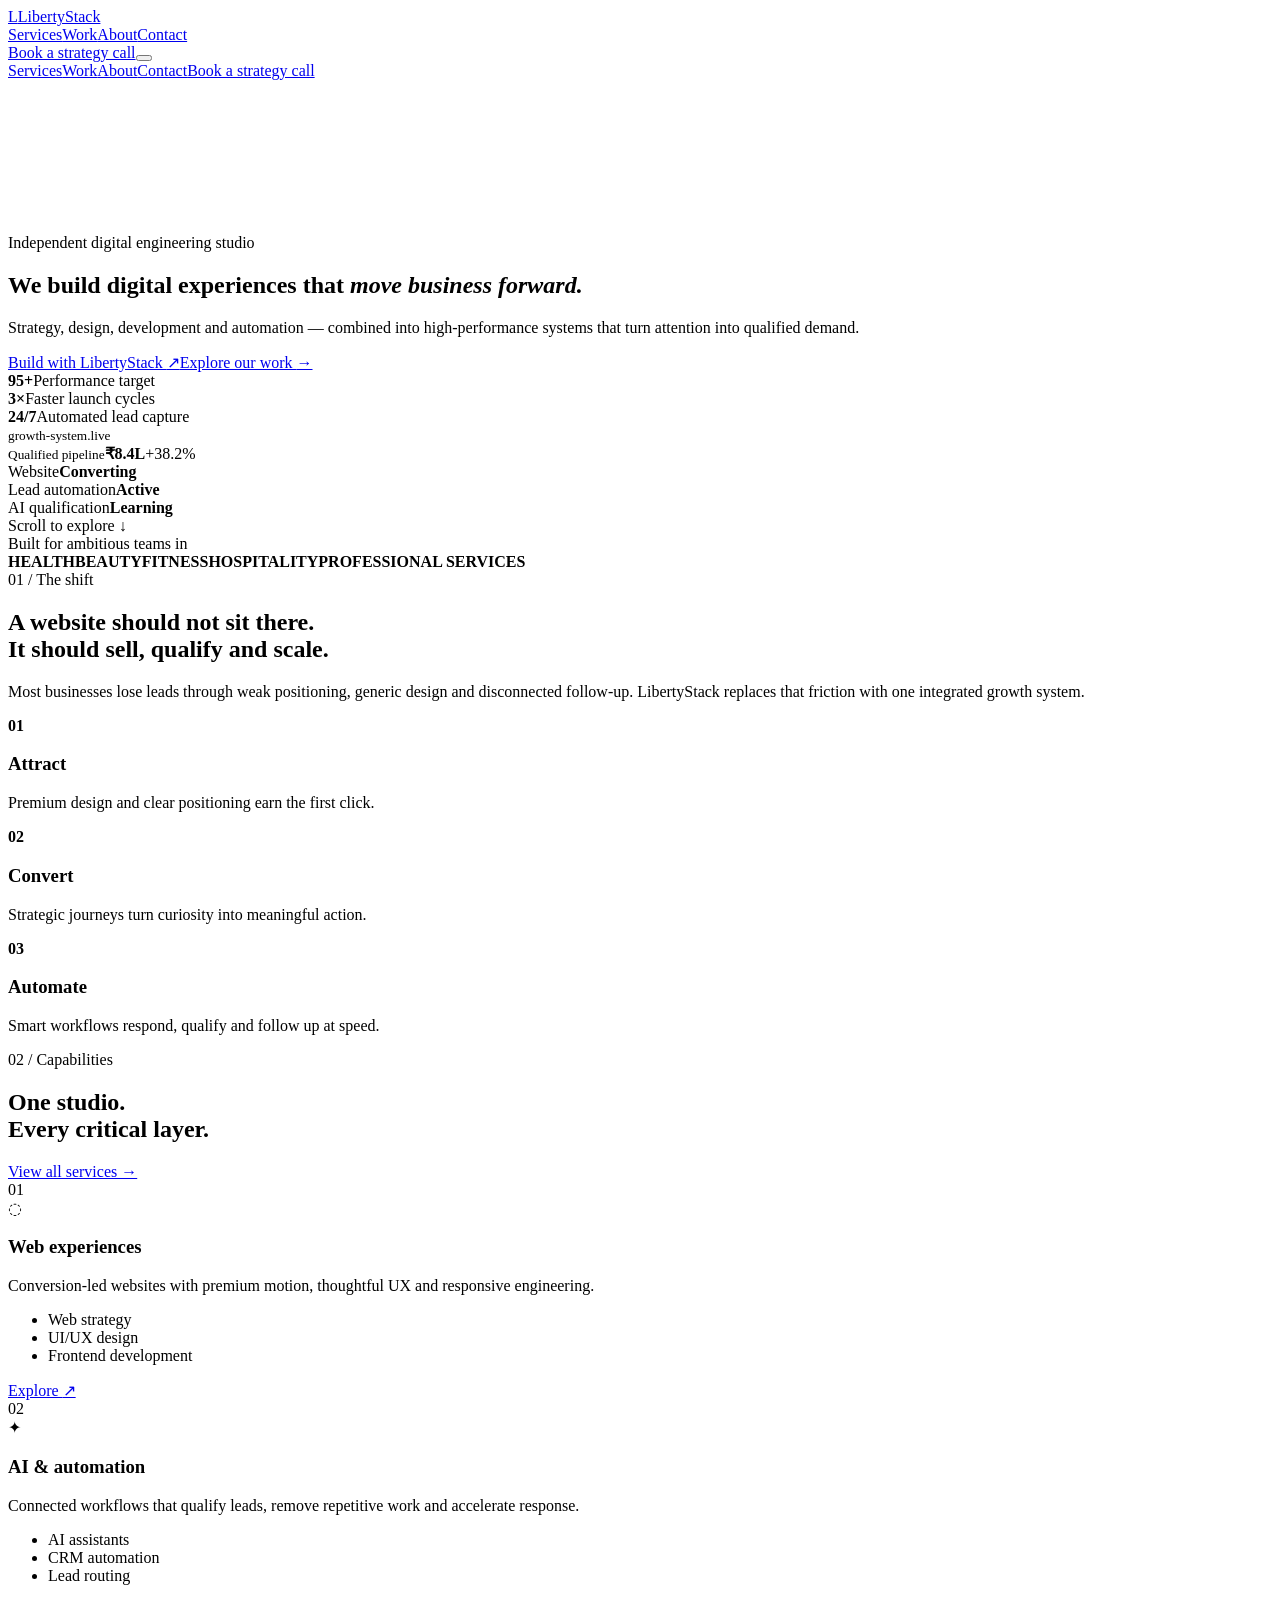
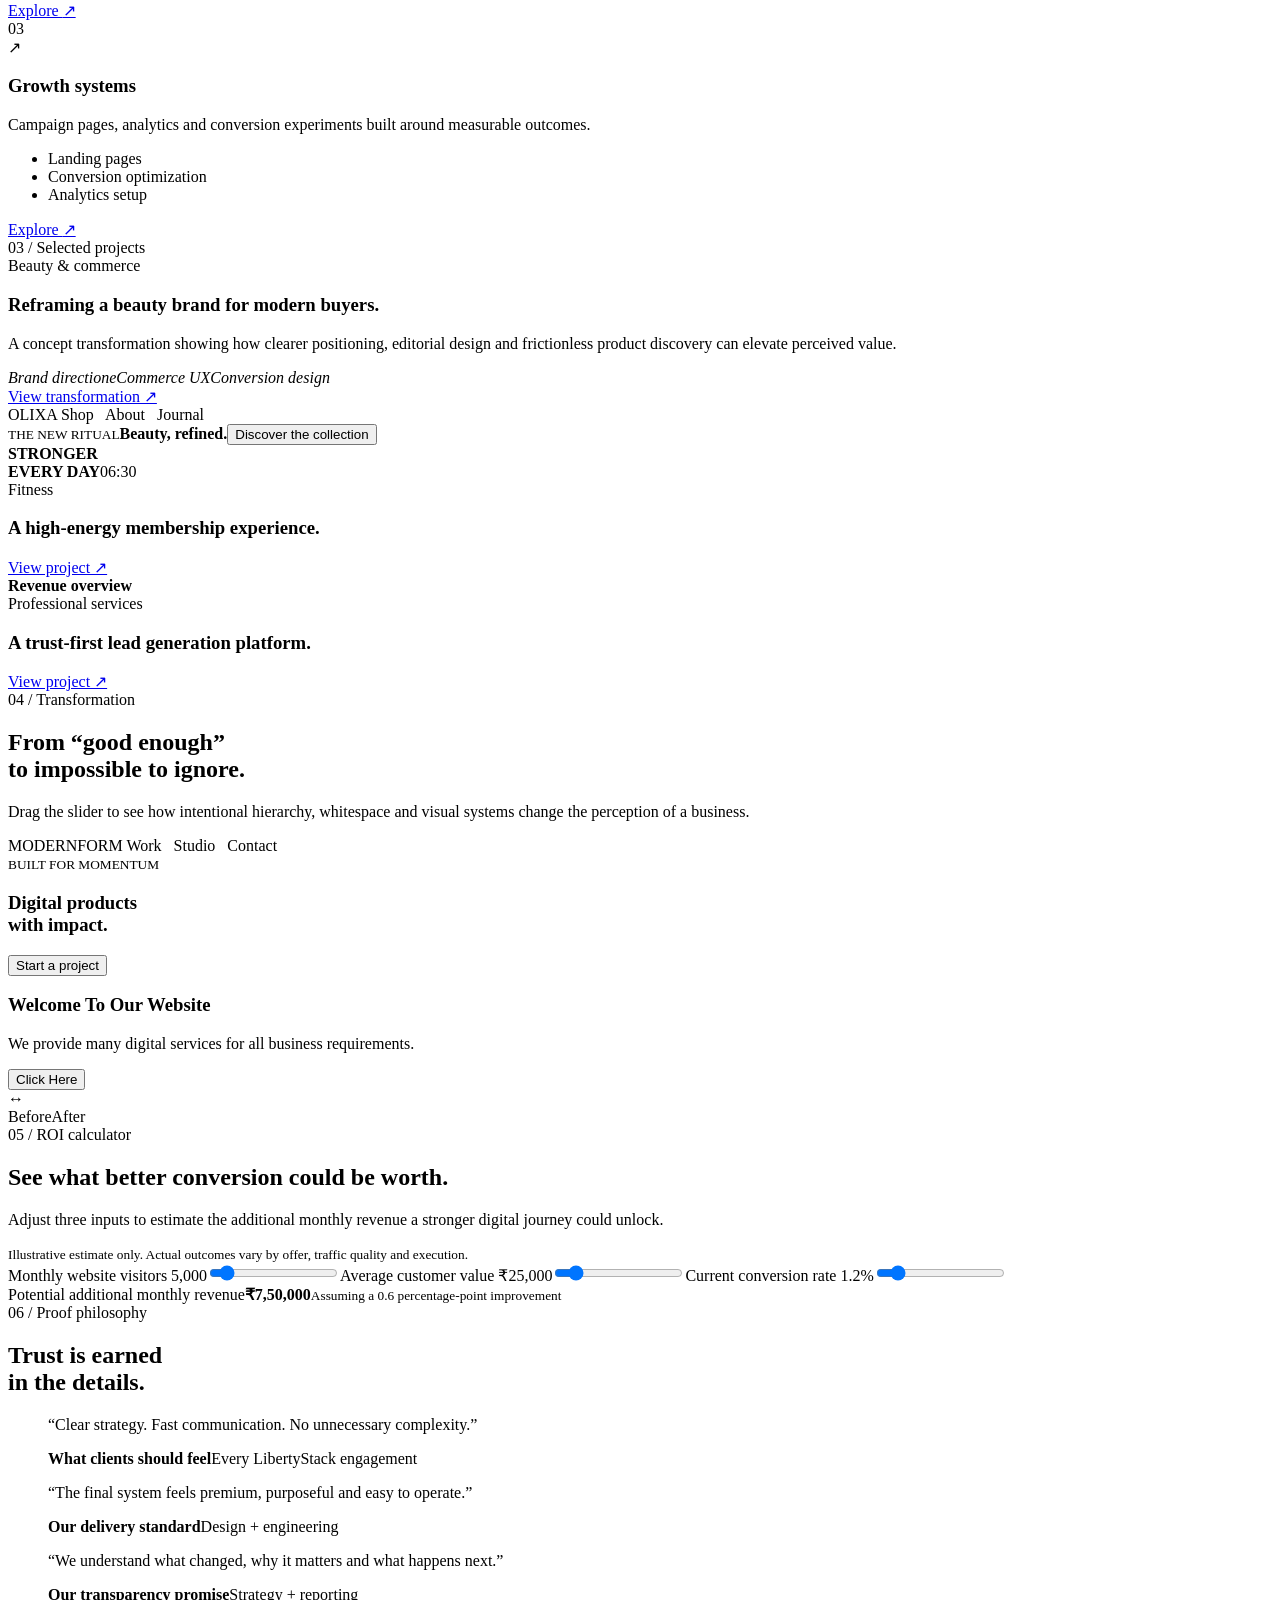
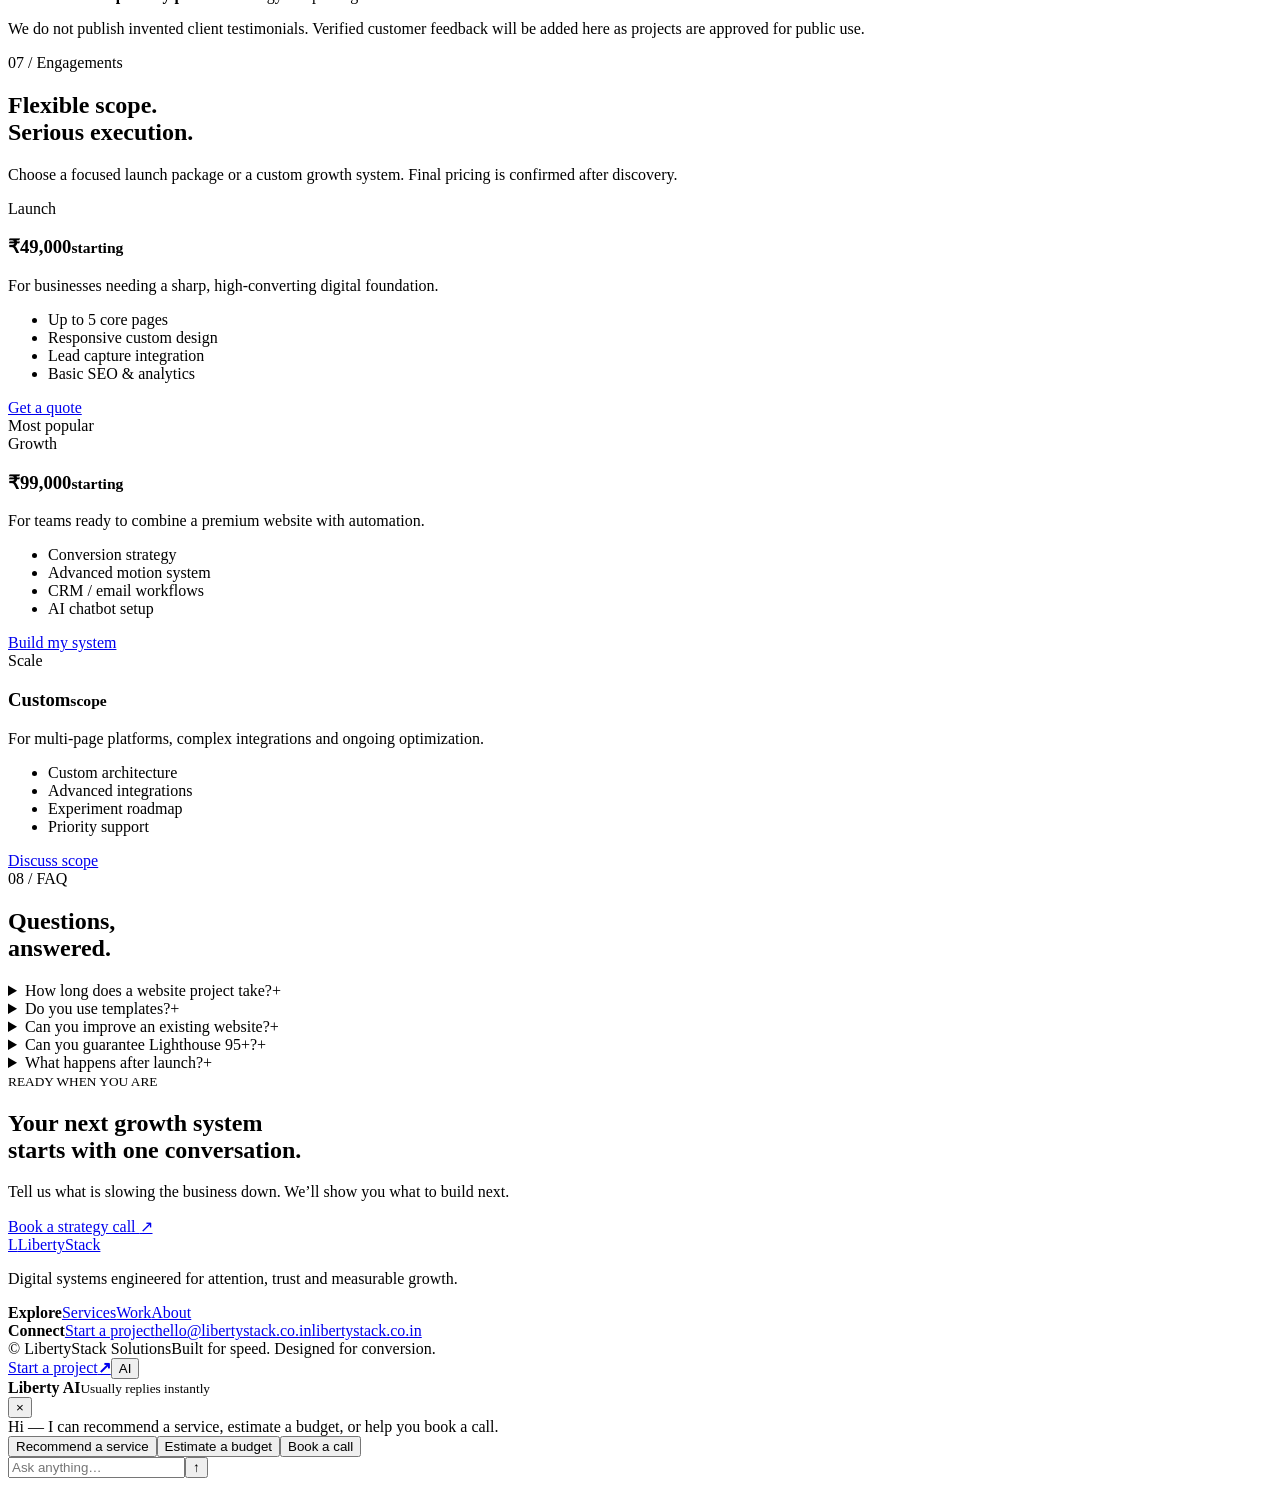
==== index.html @ 8dff5a0b "Add files via upload" ====
<!doctype html><html lang="en"><head><meta charset="utf-8"><meta name="viewport" content="width=device-width,initial-scale=1"><title>LibertyStack Solutions — Digital Systems That Convert</title><meta name="description" content="Premium websites, automation and digital growth systems engineered for modern businesses."><meta name="theme-color" content="#07090d"><link rel="preconnect" href="https://fonts.googleapis.com"><link rel="preconnect" href="https://fonts.gstatic.com" crossorigin><link href="https://fonts.googleapis.com/css2?family=Inter:wght@400;500;600;700;800&family=Manrope:wght@600;700;800&display=swap" rel="stylesheet"><link rel="stylesheet" href="assets/styles.css"><script type="application/ld+json">{"@context":"https://schema.org","@type":"ProfessionalService","name":"LibertyStack Solutions","url":"https://libertystack.co.in","email":"hello@libertystack.co.in","description":"Web design, development, automation and digital growth systems."}</script></head><body><div class="page-transition"></div><header class="site-header" id="siteHeader"><a class="brand" href="index.html" aria-label="LibertyStack Solutions home"><span class="brand-mark">L</span><span>LibertyStack</span></a><nav class="desktop-nav" aria-label="Primary"><a href="services.html">Services</a><a href="work.html">Work</a><a href="about.html">About</a><a href="contact.html">Contact</a></nav><a class="button button-small desktop-cta" href="contact.html#book">Book a strategy call</a><button class="menu-toggle" aria-label="Open menu" aria-expanded="false"><span></span><span></span></button></header><div class="mobile-menu" aria-hidden="true"><a href="services.html">Services</a><a href="work.html">Work</a><a href="about.html">About</a><a href="contact.html">Contact</a><a class="button" href="contact.html#book">Book a strategy call</a></div><main>
<section class="hero"><canvas id="networkGlobe" aria-hidden="true"></canvas><div class="gradient-orb orb-one"></div><div class="gradient-orb orb-two"></div><div class="hero-grid"></div><div class="hero-copy reveal"><div class="eyebrow"><span></span>Independent digital engineering studio</div><h1>We build digital experiences that <em>move business forward.</em></h1><p>Strategy, design, development and automation — combined into high-performance systems that turn attention into qualified demand.</p><div class="hero-actions"><a class="button" href="contact.html#book">Build with LibertyStack <span>↗</span></a><a class="text-link" href="work.html">Explore our work <span>→</span></a></div><div class="hero-proof"><div><b>95+</b><span>Performance target</span></div><div><b>3×</b><span>Faster launch cycles</span></div><div><b>24/7</b><span>Automated lead capture</span></div></div></div><div class="hero-console glass-card tilt reveal"><div class="console-top"><span></span><span></span><span></span><small>growth-system.live</small></div><div class="console-metric"><small>Qualified pipeline</small><b>₹8.4L</b><span class="positive">+38.2%</span></div><div class="mini-chart"><i style="--h:24%"></i><i style="--h:32%"></i><i style="--h:27%"></i><i style="--h:48%"></i><i style="--h:61%"></i><i style="--h:56%"></i><i style="--h:79%"></i><i style="--h:92%"></i></div><div class="console-row"><span><i class="status-dot"></i> Website</span><b>Converting</b></div><div class="console-row"><span><i class="status-dot"></i> Lead automation</span><b>Active</b></div><div class="console-row"><span><i class="status-dot"></i> AI qualification</span><b>Learning</b></div></div><div class="scroll-note">Scroll to explore <span>↓</span></div></section>
<section class="logo-strip"><span>Built for ambitious teams in</span><div><b>HEALTH</b><b>BEAUTY</b><b>FITNESS</b><b>HOSPITALITY</b><b>PROFESSIONAL SERVICES</b></div></section>
<section class="section intro-section"><div class="section-label reveal">01 / The shift</div><div class="split-heading reveal"><h2>A website should not sit there.<br><span>It should sell, qualify and scale.</span></h2><p>Most businesses lose leads through weak positioning, generic design and disconnected follow-up. LibertyStack replaces that friction with one integrated growth system.</p></div><div class="system-track reveal"><div class="system-node"><b>01</b><h3>Attract</h3><p>Premium design and clear positioning earn the first click.</p></div><div class="system-line"></div><div class="system-node"><b>02</b><h3>Convert</h3><p>Strategic journeys turn curiosity into meaningful action.</p></div><div class="system-line"></div><div class="system-node"><b>03</b><h3>Automate</h3><p>Smart workflows respond, qualify and follow up at speed.</p></div></div></section>
<section class="section services-preview"><div class="section-label reveal">02 / Capabilities</div><div class="section-head reveal"><h2>One studio.<br>Every critical layer.</h2><a class="text-link" href="services.html">View all services →</a></div><div class="service-grid"><article class="service-card tilt reveal"><span class="service-number">01</span><div class="service-icon">◌</div><h3>Web experiences</h3><p>Conversion-led websites with premium motion, thoughtful UX and responsive engineering.</p><ul><li>Web strategy</li><li>UI/UX design</li><li>Frontend development</li></ul><a href="services.html#web">Explore <span>↗</span></a></article><article class="service-card tilt reveal"><span class="service-number">02</span><div class="service-icon">✦</div><h3>AI & automation</h3><p>Connected workflows that qualify leads, remove repetitive work and accelerate response.</p><ul><li>AI assistants</li><li>CRM automation</li><li>Lead routing</li></ul><a href="services.html#automation">Explore <span>↗</span></a></article><article class="service-card tilt reveal"><span class="service-number">03</span><div class="service-icon">↗</div><h3>Growth systems</h3><p>Campaign pages, analytics and conversion experiments built around measurable outcomes.</p><ul><li>Landing pages</li><li>Conversion optimization</li><li>Analytics setup</li></ul><a href="services.html#growth">Explore <span>↗</span></a></article></div></section>
<section class="section showcase"><div class="section-label reveal">03 / Selected projects</div><div class="project project-large reveal"><div class="project-copy"><span>Beauty & commerce</span><h3>Reframing a beauty brand for modern buyers.</h3><p>A concept transformation showing how clearer positioning, editorial design and frictionless product discovery can elevate perceived value.</p><div class="tag-row"><i>Brand direction</i><i>eCommerce UX</i><i>Conversion design</i></div><a href="work.html">View transformation ↗</a></div><div class="browser-mock beauty-mock"><div class="browser-bar"><i></i><i></i><i></i></div><div class="mock-nav">OLIXA <span>Shop&nbsp;&nbsp; About&nbsp;&nbsp; Journal</span></div><div class="mock-beauty-copy"><small>THE NEW RITUAL</small><b>Beauty, refined.</b><button>Discover the collection</button></div><div class="bottle b1"></div><div class="bottle b2"></div></div></div><div class="project-pair"><article class="project-small reveal"><div class="fitness-visual"><div class="fitness-ring"></div><b>STRONGER<br>EVERY DAY</b><span>06:30</span></div><span>Fitness</span><h3>A high-energy membership experience.</h3><a href="work.html">View project ↗</a></article><article class="project-small reveal"><div class="dashboard-visual"><div class="dash-side"></div><div class="dash-main"><b>Revenue overview</b><div class="dash-chart"></div><div class="dash-boxes"><i></i><i></i><i></i></div></div></div><span>Professional services</span><h3>A trust-first lead generation platform.</h3><a href="work.html">View project ↗</a></article></div></section>
<section class="section comparison"><div class="section-label reveal">04 / Transformation</div><div class="split-heading reveal"><h2>From “good enough”<br><span>to impossible to ignore.</span></h2><p>Drag the slider to see how intentional hierarchy, whitespace and visual systems change the perception of a business.</p></div><div class="before-after reveal" data-before-after><div class="after-panel"><div class="after-site"><nav>MODERNFORM <span>Work&nbsp;&nbsp; Studio&nbsp;&nbsp; Contact</span></nav><div><small>BUILT FOR MOMENTUM</small><h3>Digital products<br>with impact.</h3><button>Start a project</button></div></div></div><div class="before-panel"><div class="before-site"><h3>Welcome To Our Website</h3><p>We provide many digital services for all business requirements.</p><button>Click Here</button><div class="old-boxes"><i></i><i></i><i></i></div></div></div><div class="ba-handle"><span>↔</span></div><span class="ba-label before-label">Before</span><span class="ba-label after-label">After</span></div></section>
<section class="section calculator-section"><div class="calculator-copy reveal"><div class="section-label">05 / ROI calculator</div><h2>See what better conversion could be worth.</h2><p>Adjust three inputs to estimate the additional monthly revenue a stronger digital journey could unlock.</p><small>Illustrative estimate only. Actual outcomes vary by offer, traffic quality and execution.</small></div><div class="roi-card glass-card reveal"><label>Monthly website visitors <output id="visitorsOut">5,000</output><input id="visitors" type="range" min="500" max="50000" step="500" value="5000"></label><label>Average customer value <output id="valueOut">₹25,000</output><input id="customerValue" type="range" min="1000" max="200000" step="1000" value="25000"></label><label>Current conversion rate <output id="conversionOut">1.2%</output><input id="conversion" type="range" min="0.2" max="8" step="0.1" value="1.2"></label><div class="roi-result"><span>Potential additional monthly revenue</span><b id="roiResult">₹7,50,000</b><small>Assuming a 0.6 percentage-point improvement</small></div></div></section>
<section class="section testimonials"><div class="section-label reveal">06 / Proof philosophy</div><div class="section-head reveal"><h2>Trust is earned<br>in the details.</h2></div><div class="testimonial-grid"><blockquote class="reveal"><p>“Clear strategy. Fast communication. No unnecessary complexity.”</p><footer><b>What clients should feel</b><span>Every LibertyStack engagement</span></footer></blockquote><blockquote class="reveal"><p>“The final system feels premium, purposeful and easy to operate.”</p><footer><b>Our delivery standard</b><span>Design + engineering</span></footer></blockquote><blockquote class="reveal"><p>“We understand what changed, why it matters and what happens next.”</p><footer><b>Our transparency promise</b><span>Strategy + reporting</span></footer></blockquote></div><p class="honesty-note reveal">We do not publish invented client testimonials. Verified customer feedback will be added here as projects are approved for public use.</p></section>
<section class="section pricing"><div class="section-label reveal">07 / Engagements</div><div class="split-heading reveal"><h2>Flexible scope.<br><span>Serious execution.</span></h2><p>Choose a focused launch package or a custom growth system. Final pricing is confirmed after discovery.</p></div><div class="pricing-grid"><article class="price-card reveal"><span>Launch</span><h3>₹49,000<small>starting</small></h3><p>For businesses needing a sharp, high-converting digital foundation.</p><ul><li>Up to 5 core pages</li><li>Responsive custom design</li><li>Lead capture integration</li><li>Basic SEO & analytics</li></ul><a class="button button-outline" href="contact.html?package=launch">Get a quote</a></article><article class="price-card featured reveal"><div class="popular">Most popular</div><span>Growth</span><h3>₹99,000<small>starting</small></h3><p>For teams ready to combine a premium website with automation.</p><ul><li>Conversion strategy</li><li>Advanced motion system</li><li>CRM / email workflows</li><li>AI chatbot setup</li></ul><a class="button" href="contact.html?package=growth">Build my system</a></article><article class="price-card reveal"><span>Scale</span><h3>Custom<small>scope</small></h3><p>For multi-page platforms, complex integrations and ongoing optimization.</p><ul><li>Custom architecture</li><li>Advanced integrations</li><li>Experiment roadmap</li><li>Priority support</li></ul><a class="button button-outline" href="contact.html?package=scale">Discuss scope</a></article></div></section>
<section class="section faq"><div class="section-label reveal">08 / FAQ</div><div class="faq-layout"><h2 class="reveal">Questions,<br>answered.</h2><div class="accordion reveal"><details><summary>How long does a website project take?<span>+</span></summary><p>Focused websites typically take 3–6 weeks. Larger platforms and automation systems are scoped around complexity, integrations and approval speed.</p></details><details><summary>Do you use templates?<span>+</span></summary><p>We may use proven technical foundations, but the strategy, interface, content hierarchy and visual system are shaped around your business.</p></details><details><summary>Can you improve an existing website?<span>+</span></summary><p>Yes. We can redesign the complete experience or improve high-impact pages, conversion paths, performance and automation in phases.</p></details><details><summary>Can you guarantee Lighthouse 95+?<span>+</span></summary><p>We engineer toward 95+ using lightweight assets, semantic code and careful loading. Scores can vary by hosting, third-party scripts, device and network conditions.</p></details><details><summary>What happens after launch?<span>+</span></summary><p>You receive handover guidance, deployment support and an optional optimization plan for ongoing content, experiments and automation.</p></details></div></div></section>
<section class="final-cta"><div class="gradient-orb orb-three"></div><small class="reveal">READY WHEN YOU ARE</small><h2 class="reveal">Your next growth system<br>starts with one conversation.</h2><p class="reveal">Tell us what is slowing the business down. We’ll show you what to build next.</p><a class="button button-light reveal" href="contact.html#book">Book a strategy call <span>↗</span></a></section>
</main><footer class="footer"><div><a class="brand" href="index.html"><span class="brand-mark">L</span><span>LibertyStack</span></a><p>Digital systems engineered for attention, trust and measurable growth.</p></div><div class="footer-links"><div><strong>Explore</strong><a href="services.html">Services</a><a href="work.html">Work</a><a href="about.html">About</a></div><div><strong>Connect</strong><a href="contact.html">Start a project</a><a href="mailto:hello@libertystack.co.in">hello@libertystack.co.in</a><a href="https://libertystack.co.in">libertystack.co.in</a></div></div><div class="footer-bottom"><span>© <span data-year></span> LibertyStack Solutions</span><span>Built for speed. Designed for conversion.</span></div></footer><a class="sticky-cta" href="contact.html#book"><span>Start a project</span><b>↗</b></a><button class="chat-launcher" aria-label="Open AI assistant"><span class="pulse"></span>AI</button><section class="chat-panel" aria-label="LibertyStack AI assistant" aria-hidden="true"><div class="chat-head"><div><b>Liberty AI</b><small>Usually replies instantly</small></div><button class="chat-close" aria-label="Close chat">×</button></div><div class="chat-messages"><div class="bot-message">Hi — I can recommend a service, estimate a budget, or help you book a call.</div></div><div class="chat-quick"><button data-chat="services">Recommend a service</button><button data-chat="budget">Estimate a budget</button><button data-chat="call">Book a call</button></div><form class="chat-form"><input aria-label="Your message" placeholder="Ask anything…"><button aria-label="Send">↑</button></form></section><script src="assets/main.js" defer></script></body></html>
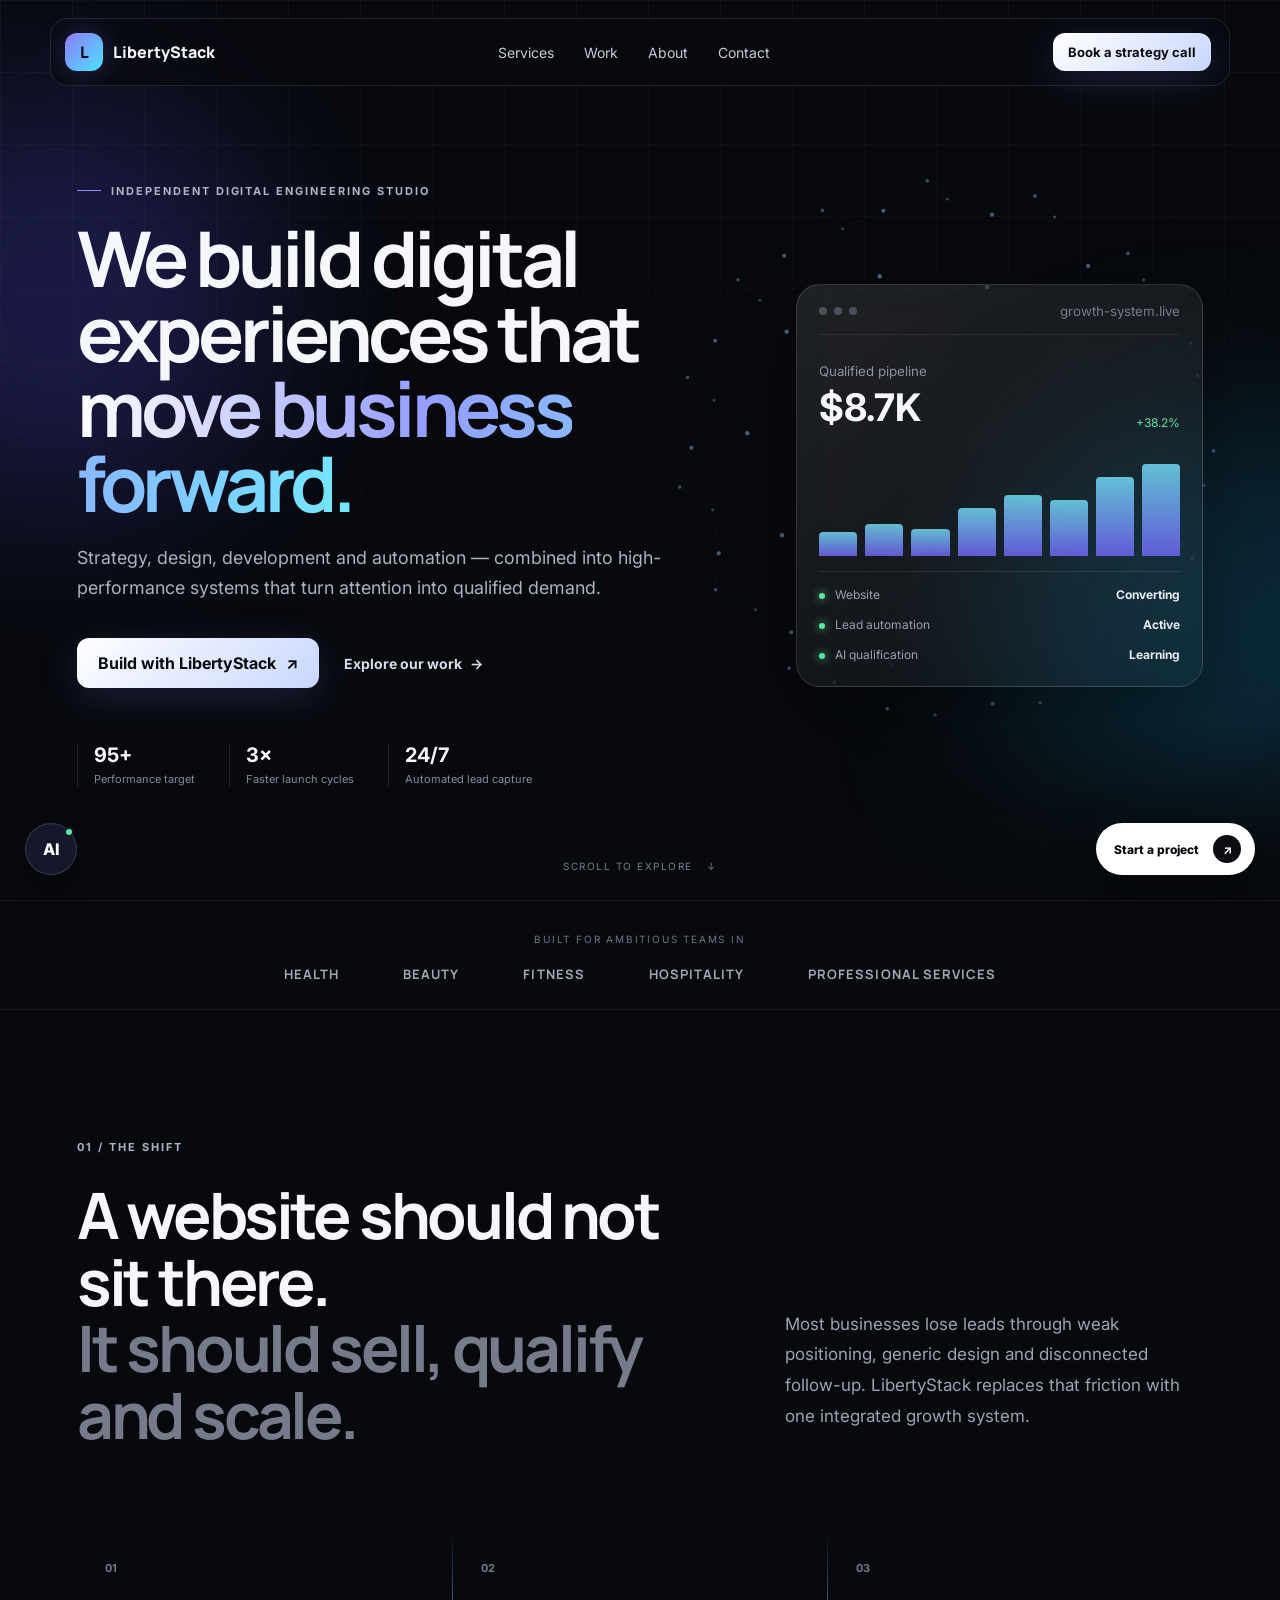
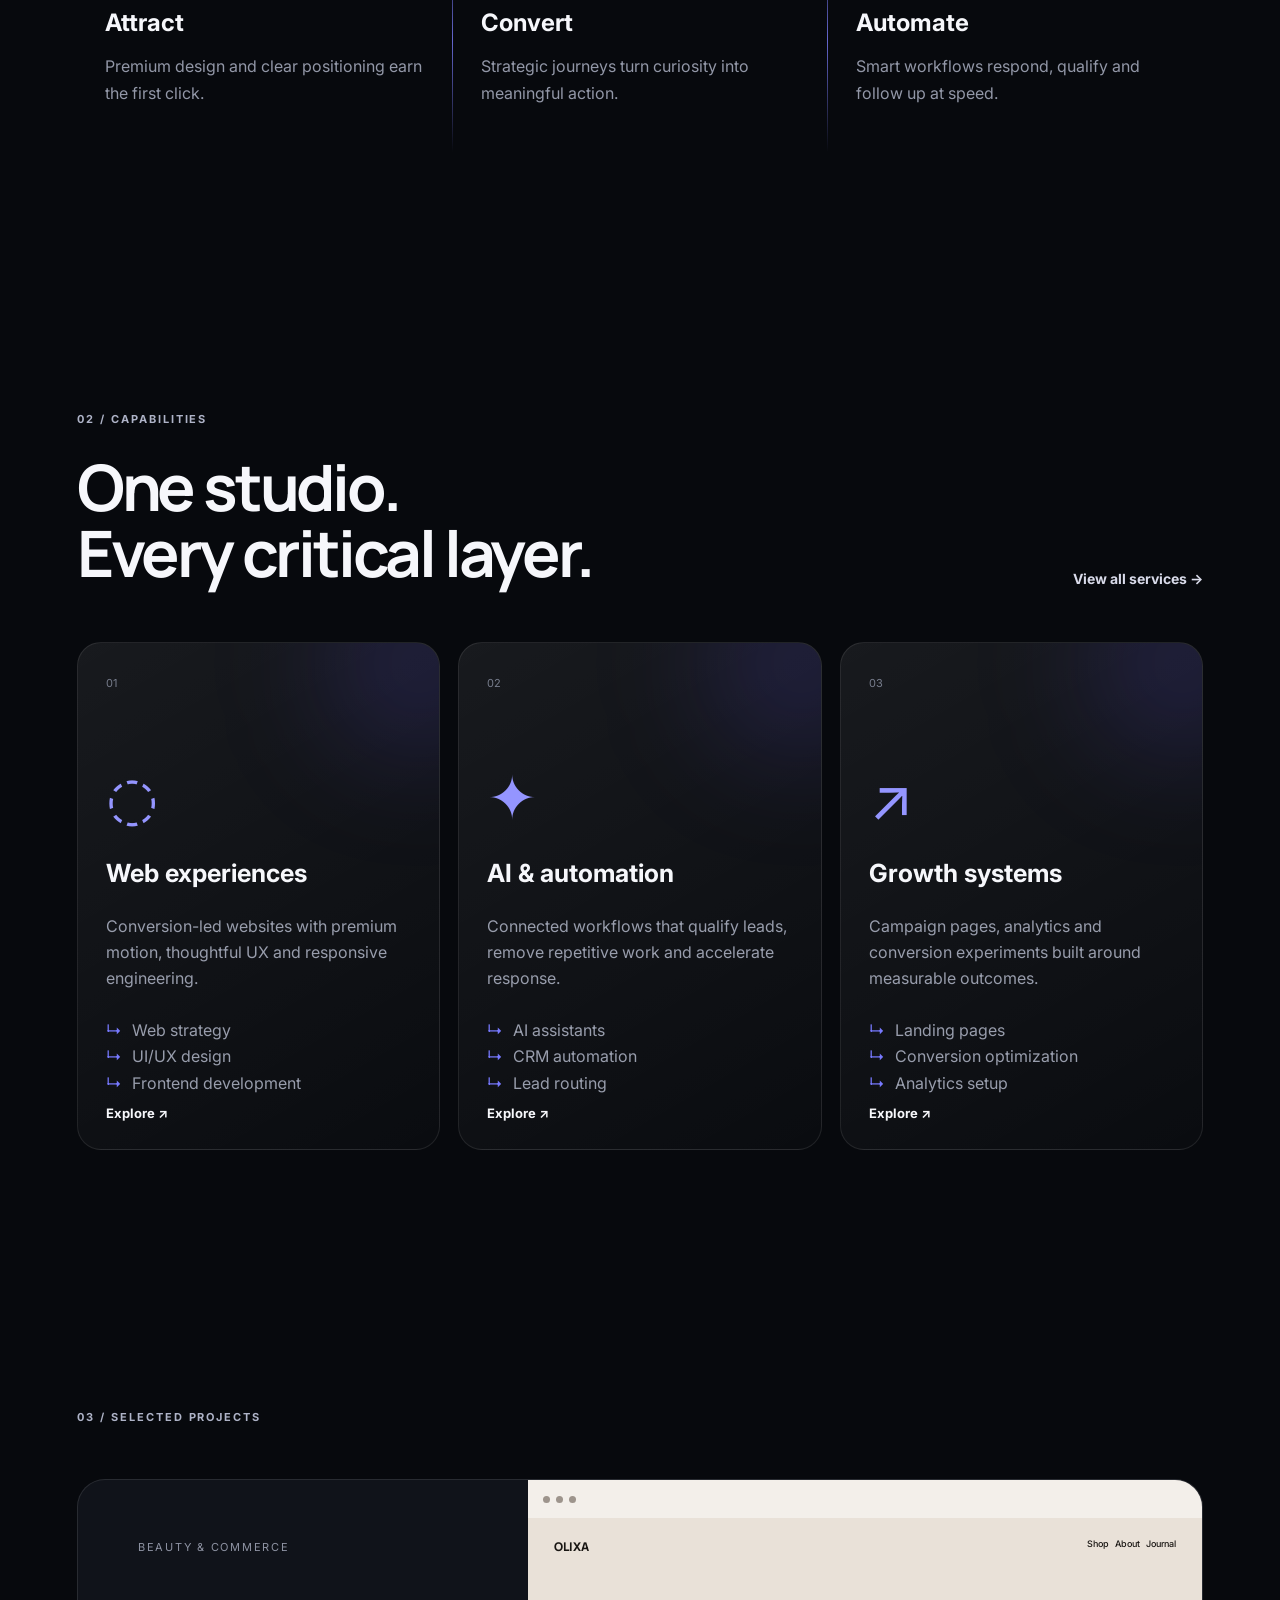
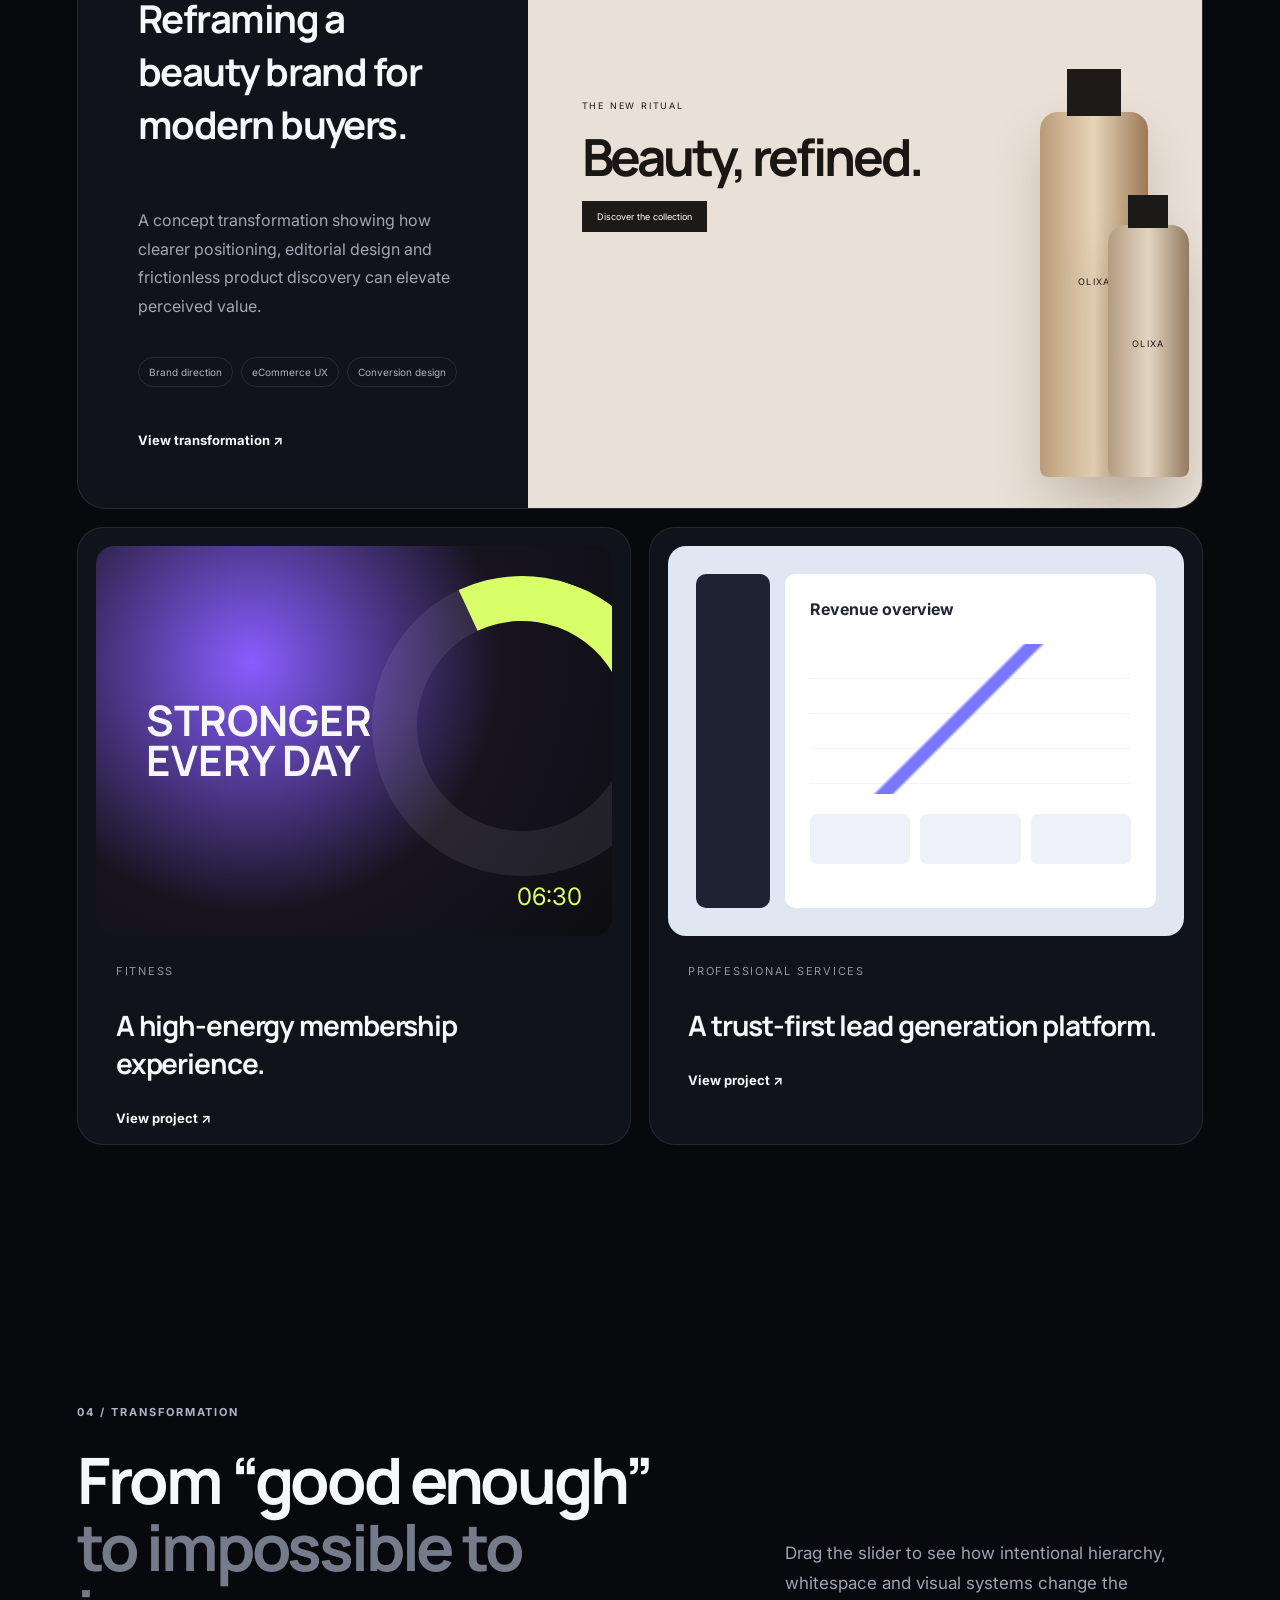
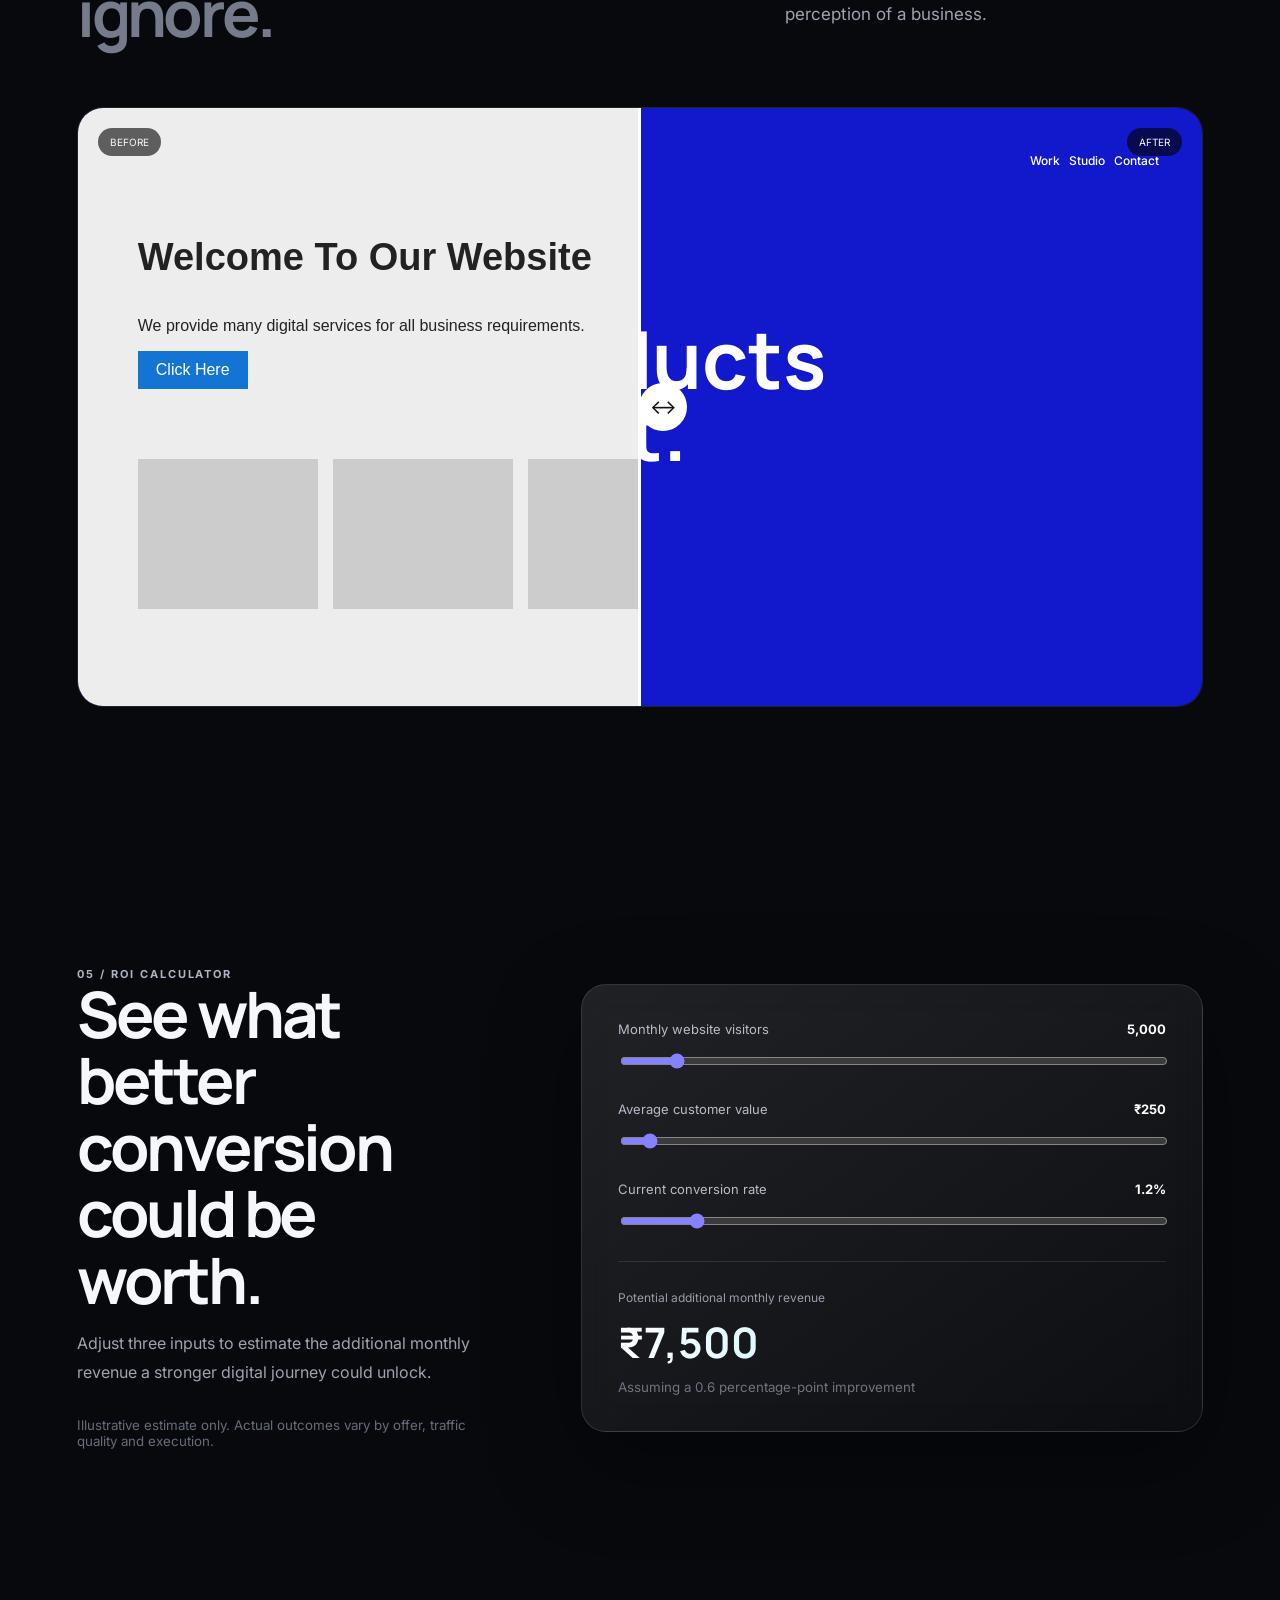
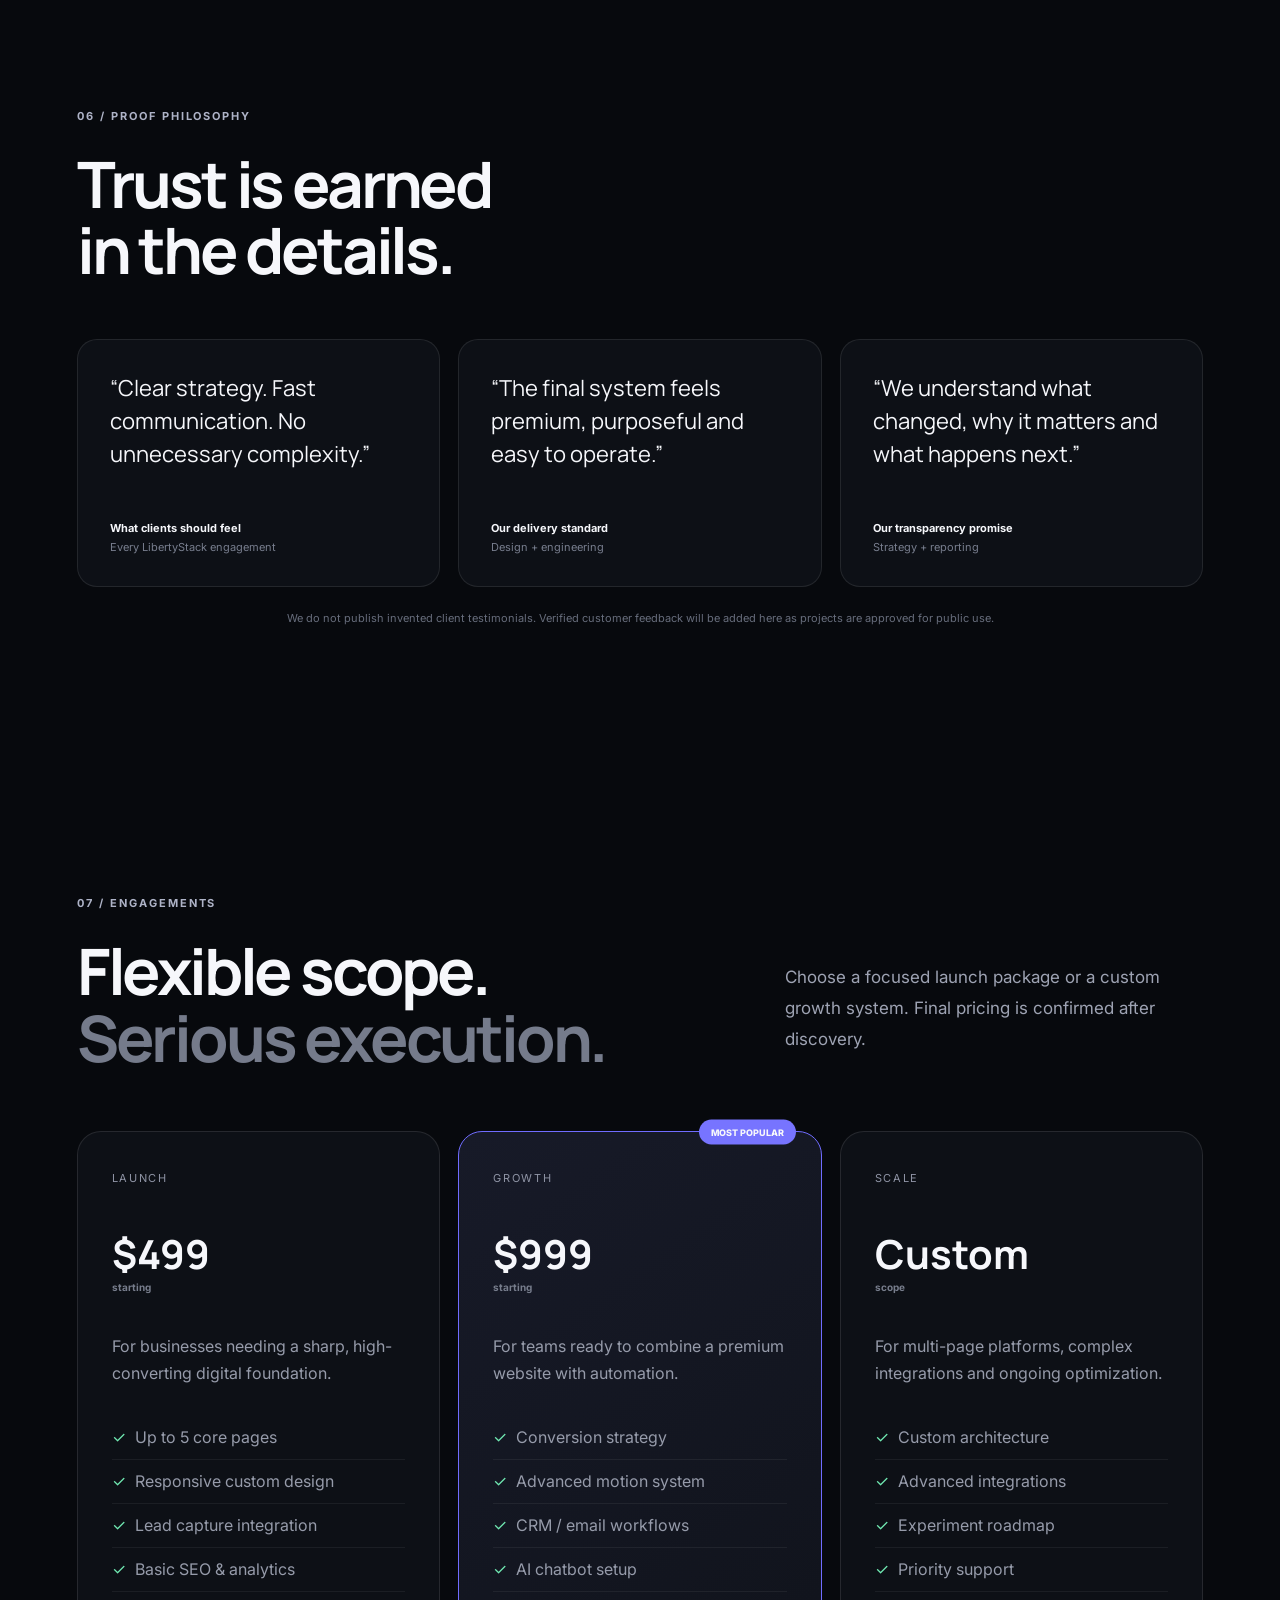
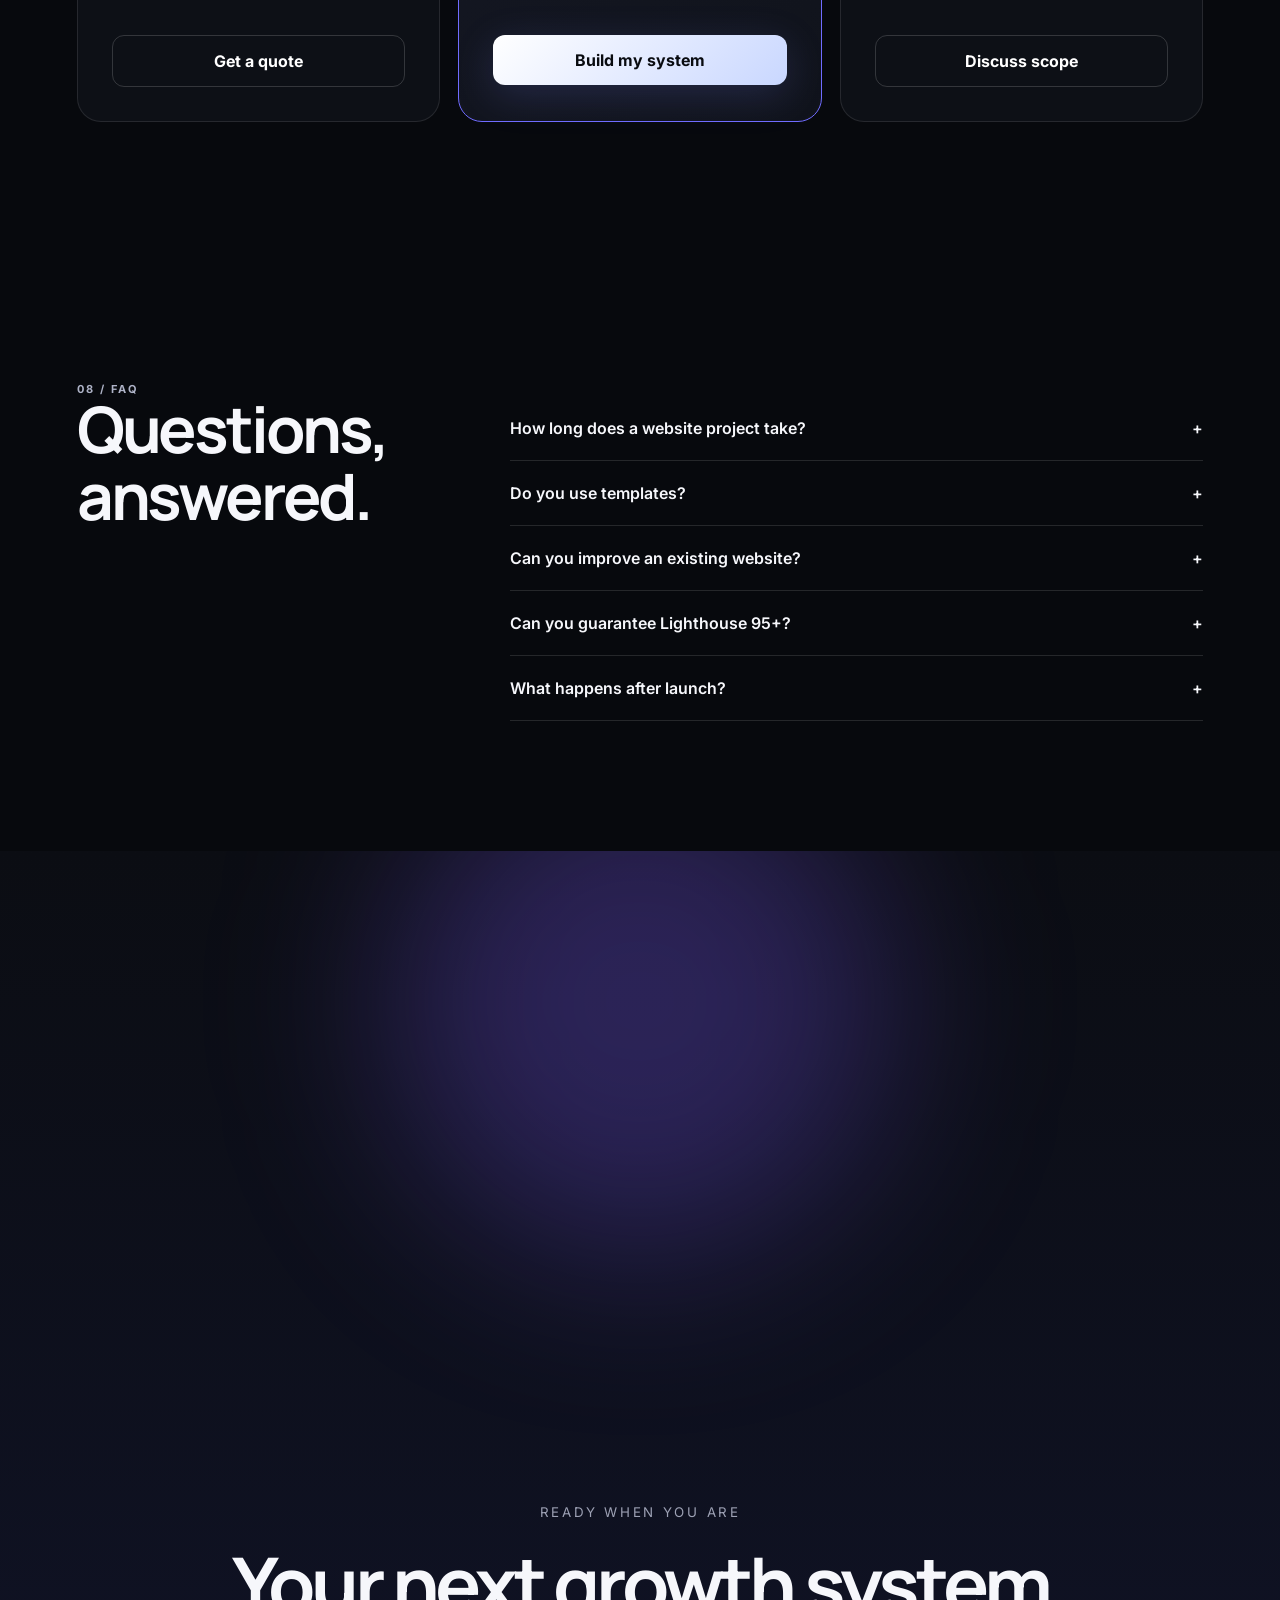
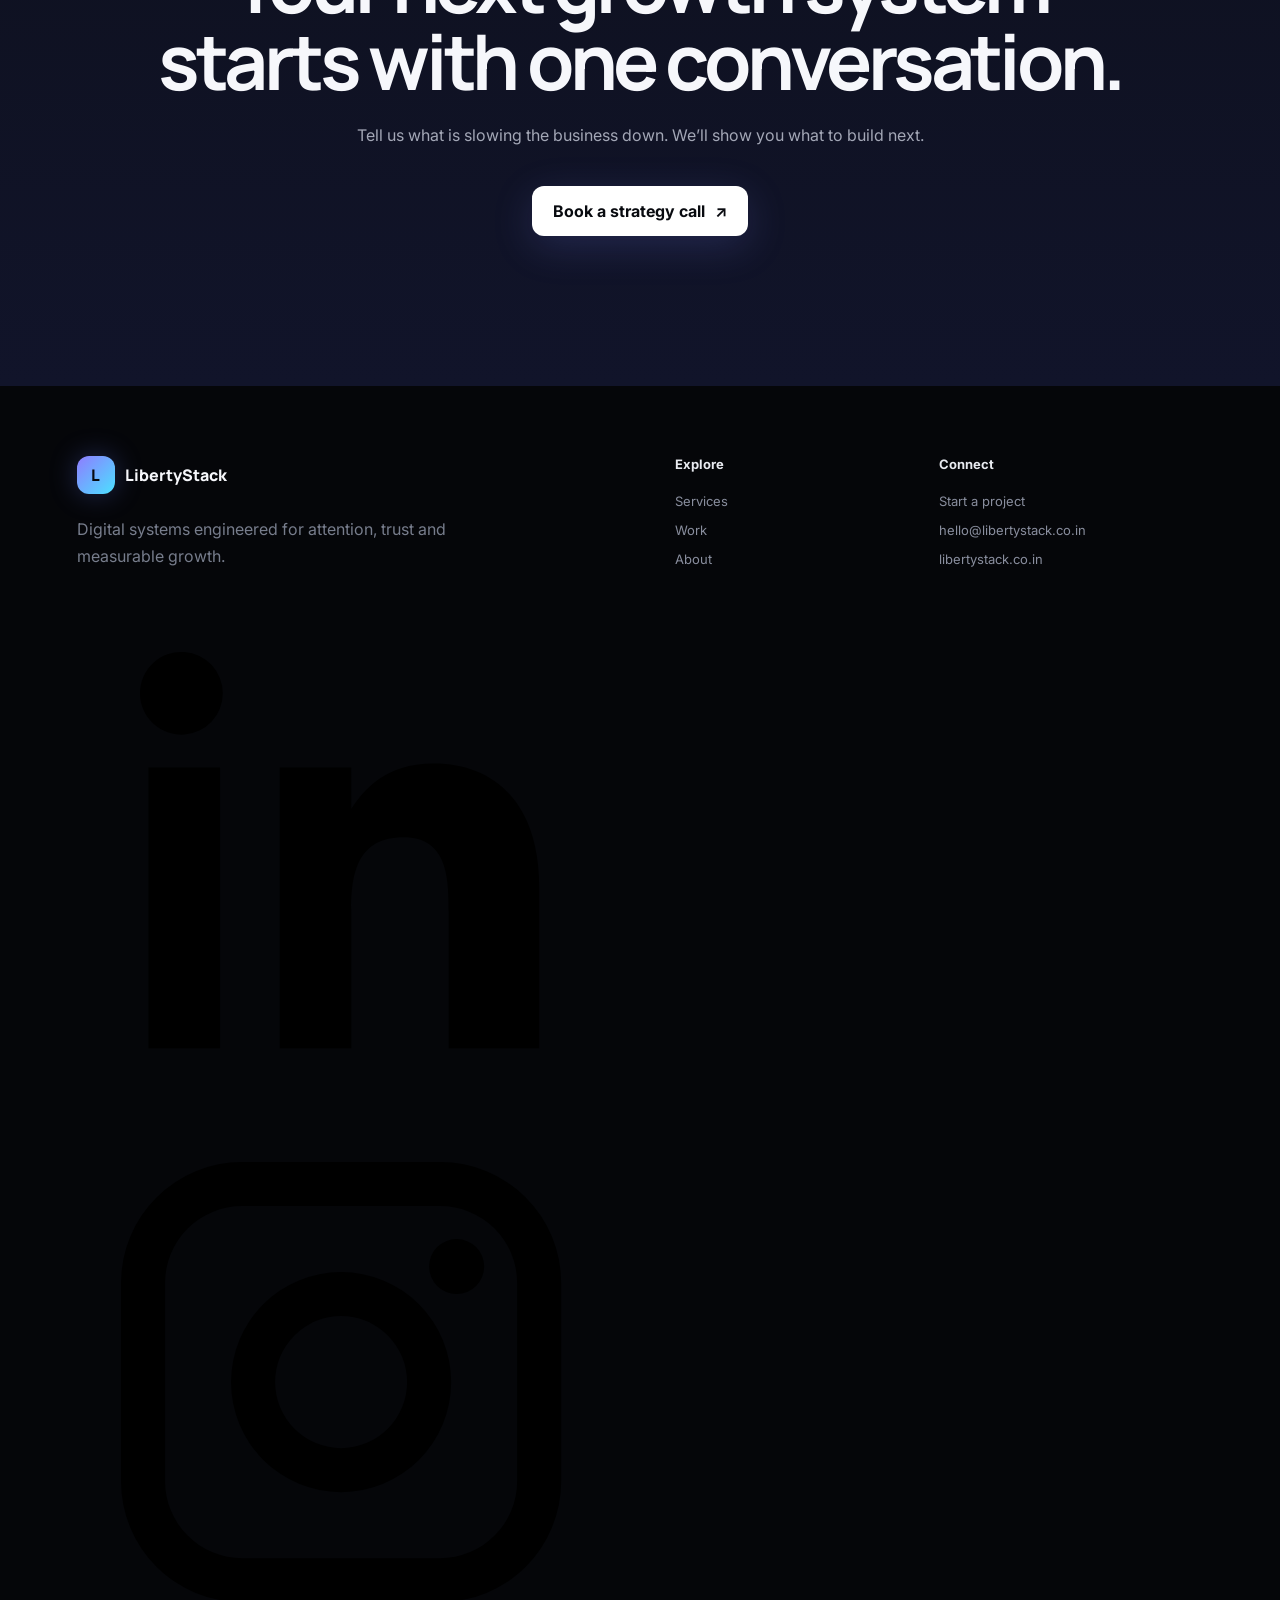
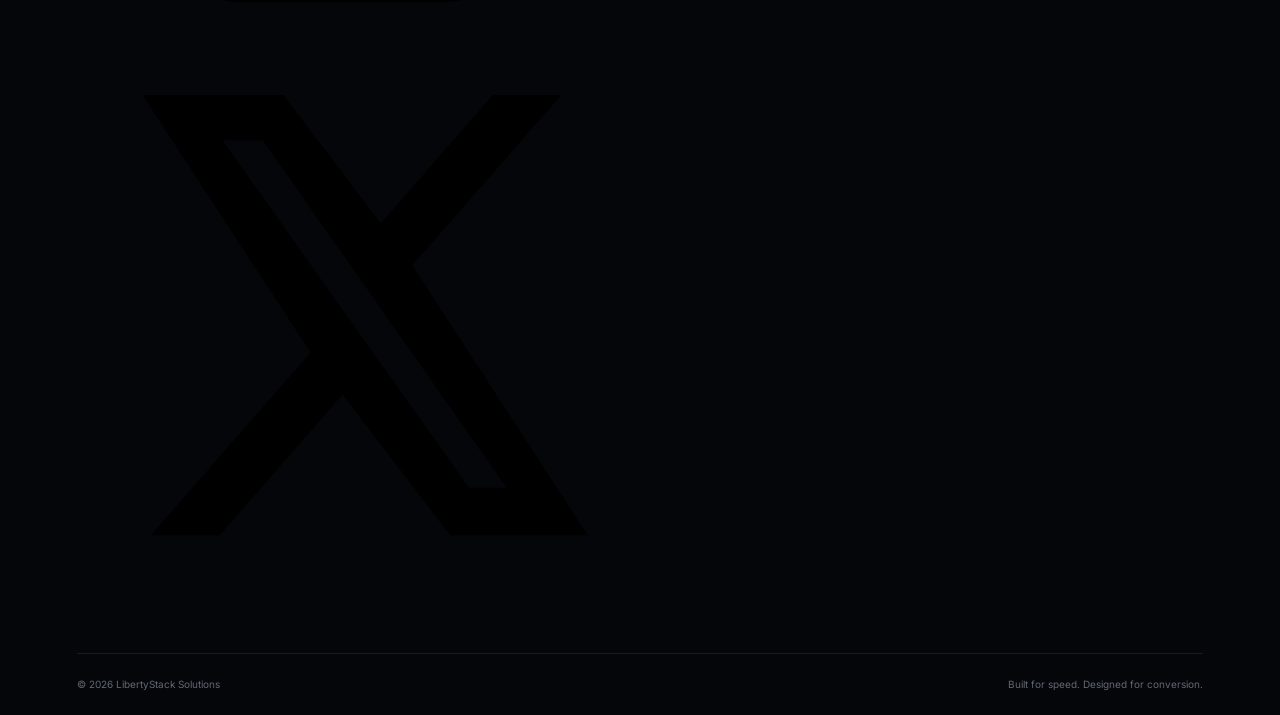
==== commit 88803ed2: "Add files via upload" ====
--- a/index.html
+++ b/index.html
@@ -1,13 +1,23 @@
 <!doctype html><html lang="en"><head><meta charset="utf-8"><meta name="viewport" content="width=device-width,initial-scale=1"><title>LibertyStack Solutions — Digital Systems That Convert</title><meta name="description" content="Premium websites, automation and digital growth systems engineered for modern businesses."><meta name="theme-color" content="#07090d"><link rel="preconnect" href="https://fonts.googleapis.com"><link rel="preconnect" href="https://fonts.gstatic.com" crossorigin><link href="https://fonts.googleapis.com/css2?family=Inter:wght@400;500;600;700;800&family=Manrope:wght@600;700;800&display=swap" rel="stylesheet"><link rel="stylesheet" href="assets/styles.css"><script type="application/ld+json">{"@context":"https://schema.org","@type":"ProfessionalService","name":"LibertyStack Solutions","url":"https://libertystack.co.in","email":"hello@libertystack.co.in","description":"Web design, development, automation and digital growth systems."}</script></head><body><div class="page-transition"></div><header class="site-header" id="siteHeader"><a class="brand" href="index.html" aria-label="LibertyStack Solutions home"><span class="brand-mark">L</span><span>LibertyStack</span></a><nav class="desktop-nav" aria-label="Primary"><a href="services.html">Services</a><a href="work.html">Work</a><a href="about.html">About</a><a href="contact.html">Contact</a></nav><a class="button button-small desktop-cta" href="contact.html#book">Book a strategy call</a><button class="menu-toggle" aria-label="Open menu" aria-expanded="false"><span></span><span></span></button></header><div class="mobile-menu" aria-hidden="true"><a href="services.html">Services</a><a href="work.html">Work</a><a href="about.html">About</a><a href="contact.html">Contact</a><a class="button" href="contact.html#book">Book a strategy call</a></div><main>
-<section class="hero"><canvas id="networkGlobe" aria-hidden="true"></canvas><div class="gradient-orb orb-one"></div><div class="gradient-orb orb-two"></div><div class="hero-grid"></div><div class="hero-copy reveal"><div class="eyebrow"><span></span>Independent digital engineering studio</div><h1>We build digital experiences that <em>move business forward.</em></h1><p>Strategy, design, development and automation — combined into high-performance systems that turn attention into qualified demand.</p><div class="hero-actions"><a class="button" href="contact.html#book">Build with LibertyStack <span>↗</span></a><a class="text-link" href="work.html">Explore our work <span>→</span></a></div><div class="hero-proof"><div><b>95+</b><span>Performance target</span></div><div><b>3×</b><span>Faster launch cycles</span></div><div><b>24/7</b><span>Automated lead capture</span></div></div></div><div class="hero-console glass-card tilt reveal"><div class="console-top"><span></span><span></span><span></span><small>growth-system.live</small></div><div class="console-metric"><small>Qualified pipeline</small><b>₹8.4L</b><span class="positive">+38.2%</span></div><div class="mini-chart"><i style="--h:24%"></i><i style="--h:32%"></i><i style="--h:27%"></i><i style="--h:48%"></i><i style="--h:61%"></i><i style="--h:56%"></i><i style="--h:79%"></i><i style="--h:92%"></i></div><div class="console-row"><span><i class="status-dot"></i> Website</span><b>Converting</b></div><div class="console-row"><span><i class="status-dot"></i> Lead automation</span><b>Active</b></div><div class="console-row"><span><i class="status-dot"></i> AI qualification</span><b>Learning</b></div></div><div class="scroll-note">Scroll to explore <span>↓</span></div></section>
+<section class="hero"><canvas id="networkGlobe" aria-hidden="true"></canvas><div class="gradient-orb orb-one"></div><div class="gradient-orb orb-two"></div><div class="hero-grid"></div><div class="hero-copy reveal"><div class="eyebrow"><span></span>Independent digital engineering studio</div><h1>We build digital experiences that <em>move business forward.</em></h1><p>Strategy, design, development and automation — combined into high-performance systems that turn attention into qualified demand.</p><div class="hero-actions"><a class="button" href="contact.html#book">Build with LibertyStack <span>↗</span></a><a class="text-link" href="work.html">Explore our work <span>→</span></a></div><div class="hero-proof"><div><b>95+</b><span>Performance target</span></div><div><b>3×</b><span>Faster launch cycles</span></div><div><b>24/7</b><span>Automated lead capture</span></div></div></div><div class="hero-console glass-card tilt reveal"><div class="console-top"><span></span><span></span><span></span><small>growth-system.live</small></div><div class="console-metric"><small>Qualified pipeline</small><b>$8.7K</b><span class="positive">+38.2%</span></div><div class="mini-chart"><i style="--h:24%"></i><i style="--h:32%"></i><i style="--h:27%"></i><i style="--h:48%"></i><i style="--h:61%"></i><i style="--h:56%"></i><i style="--h:79%"></i><i style="--h:92%"></i></div><div class="console-row"><span><i class="status-dot"></i> Website</span><b>Converting</b></div><div class="console-row"><span><i class="status-dot"></i> Lead automation</span><b>Active</b></div><div class="console-row"><span><i class="status-dot"></i> AI qualification</span><b>Learning</b></div></div><div class="scroll-note">Scroll to explore <span>↓</span></div></section>
 <section class="logo-strip"><span>Built for ambitious teams in</span><div><b>HEALTH</b><b>BEAUTY</b><b>FITNESS</b><b>HOSPITALITY</b><b>PROFESSIONAL SERVICES</b></div></section>
 <section class="section intro-section"><div class="section-label reveal">01 / The shift</div><div class="split-heading reveal"><h2>A website should not sit there.<br><span>It should sell, qualify and scale.</span></h2><p>Most businesses lose leads through weak positioning, generic design and disconnected follow-up. LibertyStack replaces that friction with one integrated growth system.</p></div><div class="system-track reveal"><div class="system-node"><b>01</b><h3>Attract</h3><p>Premium design and clear positioning earn the first click.</p></div><div class="system-line"></div><div class="system-node"><b>02</b><h3>Convert</h3><p>Strategic journeys turn curiosity into meaningful action.</p></div><div class="system-line"></div><div class="system-node"><b>03</b><h3>Automate</h3><p>Smart workflows respond, qualify and follow up at speed.</p></div></div></section>
 <section class="section services-preview"><div class="section-label reveal">02 / Capabilities</div><div class="section-head reveal"><h2>One studio.<br>Every critical layer.</h2><a class="text-link" href="services.html">View all services →</a></div><div class="service-grid"><article class="service-card tilt reveal"><span class="service-number">01</span><div class="service-icon">◌</div><h3>Web experiences</h3><p>Conversion-led websites with premium motion, thoughtful UX and responsive engineering.</p><ul><li>Web strategy</li><li>UI/UX design</li><li>Frontend development</li></ul><a href="services.html#web">Explore <span>↗</span></a></article><article class="service-card tilt reveal"><span class="service-number">02</span><div class="service-icon">✦</div><h3>AI & automation</h3><p>Connected workflows that qualify leads, remove repetitive work and accelerate response.</p><ul><li>AI assistants</li><li>CRM automation</li><li>Lead routing</li></ul><a href="services.html#automation">Explore <span>↗</span></a></article><article class="service-card tilt reveal"><span class="service-number">03</span><div class="service-icon">↗</div><h3>Growth systems</h3><p>Campaign pages, analytics and conversion experiments built around measurable outcomes.</p><ul><li>Landing pages</li><li>Conversion optimization</li><li>Analytics setup</li></ul><a href="services.html#growth">Explore <span>↗</span></a></article></div></section>
 <section class="section showcase"><div class="section-label reveal">03 / Selected projects</div><div class="project project-large reveal"><div class="project-copy"><span>Beauty & commerce</span><h3>Reframing a beauty brand for modern buyers.</h3><p>A concept transformation showing how clearer positioning, editorial design and frictionless product discovery can elevate perceived value.</p><div class="tag-row"><i>Brand direction</i><i>eCommerce UX</i><i>Conversion design</i></div><a href="work.html">View transformation ↗</a></div><div class="browser-mock beauty-mock"><div class="browser-bar"><i></i><i></i><i></i></div><div class="mock-nav">OLIXA <span>Shop&nbsp;&nbsp; About&nbsp;&nbsp; Journal</span></div><div class="mock-beauty-copy"><small>THE NEW RITUAL</small><b>Beauty, refined.</b><button>Discover the collection</button></div><div class="bottle b1"></div><div class="bottle b2"></div></div></div><div class="project-pair"><article class="project-small reveal"><div class="fitness-visual"><div class="fitness-ring"></div><b>STRONGER<br>EVERY DAY</b><span>06:30</span></div><span>Fitness</span><h3>A high-energy membership experience.</h3><a href="work.html">View project ↗</a></article><article class="project-small reveal"><div class="dashboard-visual"><div class="dash-side"></div><div class="dash-main"><b>Revenue overview</b><div class="dash-chart"></div><div class="dash-boxes"><i></i><i></i><i></i></div></div></div><span>Professional services</span><h3>A trust-first lead generation platform.</h3><a href="work.html">View project ↗</a></article></div></section>
 <section class="section comparison"><div class="section-label reveal">04 / Transformation</div><div class="split-heading reveal"><h2>From “good enough”<br><span>to impossible to ignore.</span></h2><p>Drag the slider to see how intentional hierarchy, whitespace and visual systems change the perception of a business.</p></div><div class="before-after reveal" data-before-after><div class="after-panel"><div class="after-site"><nav>MODERNFORM <span>Work&nbsp;&nbsp; Studio&nbsp;&nbsp; Contact</span></nav><div><small>BUILT FOR MOMENTUM</small><h3>Digital products<br>with impact.</h3><button>Start a project</button></div></div></div><div class="before-panel"><div class="before-site"><h3>Welcome To Our Website</h3><p>We provide many digital services for all business requirements.</p><button>Click Here</button><div class="old-boxes"><i></i><i></i><i></i></div></div></div><div class="ba-handle"><span>↔</span></div><span class="ba-label before-label">Before</span><span class="ba-label after-label">After</span></div></section>
-<section class="section calculator-section"><div class="calculator-copy reveal"><div class="section-label">05 / ROI calculator</div><h2>See what better conversion could be worth.</h2><p>Adjust three inputs to estimate the additional monthly revenue a stronger digital journey could unlock.</p><small>Illustrative estimate only. Actual outcomes vary by offer, traffic quality and execution.</small></div><div class="roi-card glass-card reveal"><label>Monthly website visitors <output id="visitorsOut">5,000</output><input id="visitors" type="range" min="500" max="50000" step="500" value="5000"></label><label>Average customer value <output id="valueOut">₹25,000</output><input id="customerValue" type="range" min="1000" max="200000" step="1000" value="25000"></label><label>Current conversion rate <output id="conversionOut">1.2%</output><input id="conversion" type="range" min="0.2" max="8" step="0.1" value="1.2"></label><div class="roi-result"><span>Potential additional monthly revenue</span><b id="roiResult">₹7,50,000</b><small>Assuming a 0.6 percentage-point improvement</small></div></div></section>
+<section class="section calculator-section"><div class="calculator-copy reveal"><div class="section-label">05 / ROI calculator</div><h2>See what better conversion could be worth.</h2><p>Adjust three inputs to estimate the additional monthly revenue a stronger digital journey could unlock.</p><small>Illustrative estimate only. Actual outcomes vary by offer, traffic quality and execution.</small></div><div class="roi-card glass-card reveal"><label>Monthly website visitors <output id="visitorsOut">5,000</output><input id="visitors" type="range" min="500" max="50000" step="500" value="5000"></label><label>Average customer value <output id="valueOut">$260</output><input id="customerValue" type="range" min="50" max="5000" step="50" value="260"></label><label>Current conversion rate <output id="conversionOut">1.2%</output><input id="conversion" type="range" min="0.2" max="8" step="0.1" value="1.2"></label><div class="roi-result"><span>Potential additional monthly revenue</span><b id="roiResult">$7,800</b><small>Assuming a 0.6 percentage-point improvement</small></div></div></section>
 <section class="section testimonials"><div class="section-label reveal">06 / Proof philosophy</div><div class="section-head reveal"><h2>Trust is earned<br>in the details.</h2></div><div class="testimonial-grid"><blockquote class="reveal"><p>“Clear strategy. Fast communication. No unnecessary complexity.”</p><footer><b>What clients should feel</b><span>Every LibertyStack engagement</span></footer></blockquote><blockquote class="reveal"><p>“The final system feels premium, purposeful and easy to operate.”</p><footer><b>Our delivery standard</b><span>Design + engineering</span></footer></blockquote><blockquote class="reveal"><p>“We understand what changed, why it matters and what happens next.”</p><footer><b>Our transparency promise</b><span>Strategy + reporting</span></footer></blockquote></div><p class="honesty-note reveal">We do not publish invented client testimonials. Verified customer feedback will be added here as projects are approved for public use.</p></section>
-<section class="section pricing"><div class="section-label reveal">07 / Engagements</div><div class="split-heading reveal"><h2>Flexible scope.<br><span>Serious execution.</span></h2><p>Choose a focused launch package or a custom growth system. Final pricing is confirmed after discovery.</p></div><div class="pricing-grid"><article class="price-card reveal"><span>Launch</span><h3>₹49,000<small>starting</small></h3><p>For businesses needing a sharp, high-converting digital foundation.</p><ul><li>Up to 5 core pages</li><li>Responsive custom design</li><li>Lead capture integration</li><li>Basic SEO & analytics</li></ul><a class="button button-outline" href="contact.html?package=launch">Get a quote</a></article><article class="price-card featured reveal"><div class="popular">Most popular</div><span>Growth</span><h3>₹99,000<small>starting</small></h3><p>For teams ready to combine a premium website with automation.</p><ul><li>Conversion strategy</li><li>Advanced motion system</li><li>CRM / email workflows</li><li>AI chatbot setup</li></ul><a class="button" href="contact.html?package=growth">Build my system</a></article><article class="price-card reveal"><span>Scale</span><h3>Custom<small>scope</small></h3><p>For multi-page platforms, complex integrations and ongoing optimization.</p><ul><li>Custom architecture</li><li>Advanced integrations</li><li>Experiment roadmap</li><li>Priority support</li></ul><a class="button button-outline" href="contact.html?package=scale">Discuss scope</a></article></div></section>
+<section class="section pricing"><div class="section-label reveal">07 / Engagements</div><div class="split-heading reveal"><h2>Flexible scope.<br><span>Serious execution.</span></h2><p>Choose a focused launch package or a custom growth system. Final pricing is confirmed after discovery.</p></div><div class="pricing-grid"><article class="price-card reveal"><span>Launch</span><h3>$499<small>starting</small></h3><p>For businesses needing a sharp, high-converting digital foundation.</p><ul><li>Up to 5 core pages</li><li>Responsive custom design</li><li>Lead capture integration</li><li>Basic SEO & analytics</li></ul><a class="button button-outline" href="contact.html?package=launch">Get a quote</a></article><article class="price-card featured reveal"><div class="popular">Most popular</div><span>Growth</span><h3>$999<small>starting</small></h3><p>For teams ready to combine a premium website with automation.</p><ul><li>Conversion strategy</li><li>Advanced motion system</li><li>CRM / email workflows</li><li>AI chatbot setup</li></ul><a class="button" href="contact.html?package=growth">Build my system</a></article><article class="price-card reveal"><span>Scale</span><h3>Custom<small>scope</small></h3><p>For multi-page platforms, complex integrations and ongoing optimization.</p><ul><li>Custom architecture</li><li>Advanced integrations</li><li>Experiment roadmap</li><li>Priority support</li></ul><a class="button button-outline" href="contact.html?package=scale">Discuss scope</a></article></div></section>
 <section class="section faq"><div class="section-label reveal">08 / FAQ</div><div class="faq-layout"><h2 class="reveal">Questions,<br>answered.</h2><div class="accordion reveal"><details><summary>How long does a website project take?<span>+</span></summary><p>Focused websites typically take 3–6 weeks. Larger platforms and automation systems are scoped around complexity, integrations and approval speed.</p></details><details><summary>Do you use templates?<span>+</span></summary><p>We may use proven technical foundations, but the strategy, interface, content hierarchy and visual system are shaped around your business.</p></details><details><summary>Can you improve an existing website?<span>+</span></summary><p>Yes. We can redesign the complete experience or improve high-impact pages, conversion paths, performance and automation in phases.</p></details><details><summary>Can you guarantee Lighthouse 95+?<span>+</span></summary><p>We engineer toward 95+ using lightweight assets, semantic code and careful loading. Scores can vary by hosting, third-party scripts, device and network conditions.</p></details><details><summary>What happens after launch?<span>+</span></summary><p>You receive handover guidance, deployment support and an optional optimization plan for ongoing content, experiments and automation.</p></details></div></div></section>
 <section class="final-cta"><div class="gradient-orb orb-three"></div><small class="reveal">READY WHEN YOU ARE</small><h2 class="reveal">Your next growth system<br>starts with one conversation.</h2><p class="reveal">Tell us what is slowing the business down. We’ll show you what to build next.</p><a class="button button-light reveal" href="contact.html#book">Book a strategy call <span>↗</span></a></section>
-</main><footer class="footer"><div><a class="brand" href="index.html"><span class="brand-mark">L</span><span>LibertyStack</span></a><p>Digital systems engineered for attention, trust and measurable growth.</p></div><div class="footer-links"><div><strong>Explore</strong><a href="services.html">Services</a><a href="work.html">Work</a><a href="about.html">About</a></div><div><strong>Connect</strong><a href="contact.html">Start a project</a><a href="mailto:hello@libertystack.co.in">hello@libertystack.co.in</a><a href="https://libertystack.co.in">libertystack.co.in</a></div></div><div class="footer-bottom"><span>© <span data-year></span> LibertyStack Solutions</span><span>Built for speed. Designed for conversion.</span></div></footer><a class="sticky-cta" href="contact.html#book"><span>Start a project</span><b>↗</b></a><button class="chat-launcher" aria-label="Open AI assistant"><span class="pulse"></span>AI</button><section class="chat-panel" aria-label="LibertyStack AI assistant" aria-hidden="true"><div class="chat-head"><div><b>Liberty AI</b><small>Usually replies instantly</small></div><button class="chat-close" aria-label="Close chat">×</button></div><div class="chat-messages"><div class="bot-message">Hi — I can recommend a service, estimate a budget, or help you book a call.</div></div><div class="chat-quick"><button data-chat="services">Recommend a service</button><button data-chat="budget">Estimate a budget</button><button data-chat="call">Book a call</button></div><form class="chat-form"><input aria-label="Your message" placeholder="Ask anything…"><button aria-label="Send">↑</button></form></section><script src="assets/main.js" defer></script></body></html>+</main><footer class="footer"><div><a class="brand" href="index.html"><span class="brand-mark">L</span><span>LibertyStack</span></a><p>Digital systems engineered for attention, trust and measurable growth.</p><div class="social-links" aria-label="Social media links">
+<a class="social-icon" href="https://www.linkedin.com/in/ishant-kumar-sharma" target="_blank" rel="noopener noreferrer" aria-label="LinkedIn">
+<svg viewBox="0 0 24 24" aria-hidden="true"><path d="M6.5 8.25H3.25V21H6.5V8.25ZM4.88 3A1.88 1.88 0 1 0 4.88 6.75 1.88 1.88 0 0 0 4.88 3ZM21 13.69C21 9.85 18.95 8.06 16.21 8.06c-2.21 0-3.2 1.22-3.75 2.07V8.25H9.21V21h3.25v-6.31c0-1.66.31-3.27 2.37-3.27 2.03 0 2.06 1.9 2.06 3.38V21H21v-7.31Z"/></svg>
+</a>
+<a class="social-icon" href="https://www.instagram.com/_scott_0320?igsh=MTJ5cDVhOWIwY25hOA%3D%3D" target="_blank" rel="noopener noreferrer" aria-label="Instagram">
+<svg viewBox="0 0 24 24" aria-hidden="true"><path d="M7.5 2h9A5.5 5.5 0 0 1 22 7.5v9a5.5 5.5 0 0 1-5.5 5.5h-9A5.5 5.5 0 0 1 2 16.5v-9A5.5 5.5 0 0 1 7.5 2Zm0 2A3.5 3.5 0 0 0 4 7.5v9A3.5 3.5 0 0 0 7.5 20h9a3.5 3.5 0 0 0 3.5-3.5v-9A3.5 3.5 0 0 0 16.5 4h-9Zm9.75 1.5a1.25 1.25 0 1 1 0 2.5 1.25 1.25 0 0 1 0-2.5ZM12 7a5 5 0 1 1 0 10 5 5 0 0 1 0-10Zm0 2a3 3 0 1 0 0 6 3 3 0 0 0 0-6Z"/></svg>
+</a>
+<a class="social-icon" href="https://x.com/IshantS29500977" target="_blank" rel="noopener noreferrer" aria-label="X">
+<svg viewBox="0 0 24 24" aria-hidden="true"><path d="M18.9 2H22l-6.77 7.74L23.2 22h-6.24l-4.89-6.39L6.48 22H3.36l7.26-8.3L2.98 2h6.4l4.42 5.84L18.9 2Zm-1.1 17.84h1.72L8.44 4.05H6.6L17.8 19.84Z"/></svg>
+</a>
+</div></div><div class="footer-links"><div><strong>Explore</strong><a href="services.html">Services</a><a href="work.html">Work</a><a href="about.html">About</a></div><div><strong>Connect</strong><a href="contact.html">Start a project</a><a href="mailto:hello@libertystack.co.in">hello@libertystack.co.in</a><a href="https://libertystack.co.in">libertystack.co.in</a></div></div><div class="footer-bottom"><span>© <span data-year></span> LibertyStack Solutions</span><span>Built for speed. Designed for conversion.</span></div></footer><a class="sticky-cta" href="contact.html#book"><span>Start a project</span><b>↗</b></a><button class="chat-launcher" aria-label="Open AI assistant"><span class="pulse"></span>AI</button><section class="chat-panel" aria-label="LibertyStack AI assistant" aria-hidden="true"><div class="chat-head"><div><b>Liberty AI</b><small>Usually replies instantly</small></div><button class="chat-close" aria-label="Close chat">×</button></div><div class="chat-messages"><div class="bot-message">Hi — I can recommend a service, estimate a budget, or help you book a call.</div></div><div class="chat-quick"><button data-chat="services">Recommend a service</button><button data-chat="budget">Estimate a budget</button><button data-chat="call">Book a call</button></div><form class="chat-form"><input aria-label="Your message" placeholder="Ask anything…"><button aria-label="Send">↑</button></form></section><script src="assets/main.js" defer></script></body></html>
--- a/assets/styles.css
+++ b/assets/styles.css
@@ -0,0 +1 @@
+*{box-sizing:border-box}html{scroll-behavior:smooth}body{margin:0;background:#07090d;color:#f6f7fb;font-family:Inter,Arial,sans-serif;overflow-x:hidden}body.menu-open{overflow:hidden}::selection{background:#7c7cff;color:white}a{color:inherit;text-decoration:none}button,input,select,textarea{font:inherit}.site-header{position:fixed;z-index:100;top:18px;left:50%;transform:translateX(-50%);width:min(1180px,calc(100% - 32px));height:68px;padding:0 18px 0 14px;border:1px solid rgba(255,255,255,.1);background:rgba(9,11,16,.72);backdrop-filter:blur(22px);border-radius:18px;display:flex;align-items:center;justify-content:space-between;transition:.3s}.site-header.scrolled{top:8px;background:rgba(9,11,16,.9)}.brand{display:flex;align-items:center;gap:10px;font-family:Manrope;font-weight:800}.brand-mark{width:38px;height:38px;display:grid;place-items:center;background:linear-gradient(135deg,#8f7cff,#4be1ff);border-radius:12px;color:#080a0f;box-shadow:0 0 28px rgba(107,129,255,.28)}.desktop-nav{display:flex;gap:30px;font-size:14px;color:#c9cbd4}.desktop-nav a:hover{color:#fff}.button{display:inline-flex;align-items:center;justify-content:center;gap:10px;border:0;border-radius:12px;padding:15px 21px;background:linear-gradient(135deg,#fff,#c9d7ff);color:#090b10;font-weight:700;cursor:pointer;box-shadow:0 10px 40px rgba(120,134,255,.18);transition:transform .25s,box-shadow .25s}.button:hover{transform:translateY(-2px);box-shadow:0 15px 45px rgba(120,134,255,.3)}.button-small{padding:11px 15px;font-size:13px}.button-outline{background:transparent;color:#fff;border:1px solid rgba(255,255,255,.16);box-shadow:none}.button-light{background:#fff;color:#080a0f}.menu-toggle,.mobile-menu{display:none}.hero{min-height:100svh;position:relative;display:grid;grid-template-columns:1.1fr .7fr;gap:80px;align-items:center;padding:150px max(6vw,30px) 80px;overflow:hidden}.hero:after{content:"";position:absolute;inset:auto 0 0;height:180px;background:linear-gradient(transparent,#07090d);pointer-events:none}.hero-grid{position:absolute;inset:0;background-image:linear-gradient(rgba(255,255,255,.035) 1px,transparent 1px),linear-gradient(90deg,rgba(255,255,255,.035) 1px,transparent 1px);background-size:72px 72px;mask-image:linear-gradient(to bottom,black,transparent 80%)}#networkGlobe{position:absolute;inset:0 0 0 auto;width:62%;height:100%;opacity:.8}.gradient-orb{position:absolute;border-radius:50%;filter:blur(90px);pointer-events:none}.orb-one{width:420px;height:420px;background:rgba(92,83,255,.24);top:10%;left:-12%}.orb-two{width:440px;height:440px;background:rgba(28,194,255,.18);right:-12%;bottom:5%}.orb-three{width:500px;height:500px;background:rgba(125,92,255,.28);left:50%;top:20%;transform:translate(-50%,-50%)}.hero-copy{position:relative;z-index:2;max-width:760px}.eyebrow,.section-label{text-transform:uppercase;letter-spacing:.18em;font-size:11px;font-weight:700;color:#aeb3c7}.eyebrow{display:flex;align-items:center;gap:10px}.eyebrow span{width:24px;height:1px;background:#8f8cff}.hero h1,.page-hero h1{font-family:Manrope;margin:22px 0;font-size:clamp(48px,6vw,94px);line-height:.98;letter-spacing:-.055em}.hero h1 em,.page-hero h1 em{font-style:normal;background:linear-gradient(90deg,#fff,#959dff 45%,#72e8ff);-webkit-background-clip:text;color:transparent}.hero-copy>p,.page-hero>p{max-width:680px;color:#aeb2c0;font-size:clamp(17px,1.4vw,21px);line-height:1.7}.hero-actions{display:flex;align-items:center;gap:25px;margin-top:35px}.text-link{font-size:14px;font-weight:700;color:#d9dbea}.text-link span{margin-left:5px}.hero-proof{display:flex;gap:34px;margin-top:55px}.hero-proof div{display:flex;flex-direction:column;border-left:1px solid rgba(255,255,255,.12);padding-left:16px}.hero-proof b{font-size:20px}.hero-proof span{font-size:11px;color:#858a99;margin-top:5px}.glass-card{background:linear-gradient(145deg,rgba(255,255,255,.1),rgba(255,255,255,.025));border:1px solid rgba(255,255,255,.13);box-shadow:0 30px 90px rgba(0,0,0,.42);backdrop-filter:blur(18px)}.hero-console{position:relative;z-index:3;padding:18px 22px 24px;border-radius:24px;transform-style:preserve-3d}.console-top{display:flex;align-items:center;gap:7px;border-bottom:1px solid rgba(255,255,255,.08);padding-bottom:15px}.console-top span{width:8px;height:8px;border-radius:50%;background:#4c515d}.console-top small{margin-left:auto;color:#777d8e}.console-metric{padding:28px 0 12px;display:grid;grid-template-columns:1fr auto;gap:5px}.console-metric small{grid-column:1/-1;color:#8b91a2}.console-metric b{font-size:38px}.positive{color:#5ee5a0;align-self:end;font-size:12px}.mini-chart{height:130px;display:flex;align-items:end;gap:8px;border-bottom:1px solid rgba(255,255,255,.1);padding:15px 0}.mini-chart i{flex:1;height:var(--h);border-radius:4px 4px 0 0;background:linear-gradient(#76e6ff,#7667ff);opacity:.8}.console-row{display:flex;justify-content:space-between;padding-top:15px;font-size:12px;color:#9ca1b1}.console-row b{color:#e9ebf2}.status-dot{display:inline-block;width:6px;height:6px;border-radius:50%;background:#5ee5a0;margin-right:7px;box-shadow:0 0 10px #5ee5a0}.scroll-note{position:absolute;z-index:4;bottom:28px;left:50%;transform:translateX(-50%);font-size:10px;text-transform:uppercase;letter-spacing:.15em;color:#777d8c}.scroll-note span{margin-left:10px}.logo-strip{padding:26px 5vw;border-top:1px solid rgba(255,255,255,.07);border-bottom:1px solid rgba(255,255,255,.07);color:#707584;text-align:center}.logo-strip>span{font-size:10px;text-transform:uppercase;letter-spacing:.18em}.logo-strip div{display:flex;justify-content:center;gap:clamp(22px,5vw,70px);flex-wrap:wrap;margin-top:18px}.logo-strip b{font-family:Manrope;font-size:13px;letter-spacing:.08em;color:#a5a9b5}.section{padding:130px max(6vw,30px);max-width:1500px;margin:auto}.split-heading,.section-head{display:grid;grid-template-columns:1.2fr .8fr;gap:80px;align-items:end;margin-top:28px}.split-heading h2,.section-head h2,.calculator-copy h2,.faq h2{font-family:Manrope;font-size:clamp(38px,5vw,72px);line-height:1.04;letter-spacing:-.05em;margin:0}.split-heading h2 span{color:#757b8b}.split-heading p{color:#9ea3b3;line-height:1.8;font-size:17px}.section-head .text-link{justify-self:end}.system-track{display:grid;grid-template-columns:1fr auto 1fr auto 1fr;margin-top:80px}.system-node{padding:28px}.system-node b{font-size:11px;color:#74798a}.system-node h3{font-size:24px;margin:32px 0 12px}.system-node p{color:#9297a7;line-height:1.7}.system-line{width:1px;background:linear-gradient(transparent,rgba(124,126,255,.8),transparent)}.service-grid{display:grid;grid-template-columns:repeat(3,1fr);gap:18px;margin-top:55px}.service-card{min-height:475px;position:relative;padding:28px;border-radius:24px;border:1px solid rgba(255,255,255,.09);background:linear-gradient(150deg,rgba(255,255,255,.07),rgba(255,255,255,.015));overflow:hidden;transition:border-color .3s,transform .3s;transform-style:preserve-3d}.service-card:before{content:"";position:absolute;width:180px;height:180px;border-radius:50%;filter:blur(60px);background:rgba(106,91,255,.18);right:-70px;top:-70px}.service-card:hover{border-color:rgba(145,143,255,.45)}.service-number{font-size:11px;color:#777d8c}.service-icon{font-size:60px;margin:70px 0 24px;color:#9495ff}.service-card h3{font-size:25px}.service-card p,.service-card li{color:#989dac;line-height:1.65}.service-card ul{list-style:none;padding:0;margin:25px 0}.service-card li:before{content:"↳";margin-right:10px;color:#7779ff}.service-card>a{position:absolute;bottom:28px;font-weight:700;font-size:13px}.project{margin-top:55px;border-radius:28px;border:1px solid rgba(255,255,255,.1);background:#10131a;overflow:hidden}.project-large{display:grid;grid-template-columns:.8fr 1.2fr;min-height:600px}.project-copy{padding:60px;display:flex;flex-direction:column;justify-content:center}.project-copy>span,.project-small>span,.case-copy>span{font-size:11px;text-transform:uppercase;letter-spacing:.16em;color:#8e93a3}.project-copy h3,.project-small h3{font-family:Manrope;font-size:clamp(30px,3vw,48px);letter-spacing:-.04em}.project-copy p{color:#a1a6b4;line-height:1.8}.tag-row{display:flex;gap:8px;flex-wrap:wrap;margin:20px 0 45px}.tag-row i{font-style:normal;border:1px solid rgba(255,255,255,.1);padding:8px 10px;border-radius:100px;font-size:10px;color:#aeb2c0}.project-copy a,.project-small a{font-weight:700;font-size:13px}.browser-mock{position:relative;min-height:450px;background:#e9e1d8;color:#191613;overflow:hidden}.browser-bar{height:38px;background:rgba(255,255,255,.45);display:flex;align-items:center;padding:0 15px;gap:6px}.browser-bar i{width:7px;height:7px;background:#9d948c;border-radius:50%}.mock-nav{padding:20px 26px;font-family:Manrope;font-weight:800;display:flex;justify-content:space-between;font-size:12px}.mock-nav span{font-family:Inter;font-weight:500;font-size:9px}.mock-beauty-copy{position:absolute;z-index:2;top:35%;left:8%;display:flex;flex-direction:column}.mock-beauty-copy small{font-size:9px;letter-spacing:.2em}.mock-beauty-copy b{font-family:Manrope;font-size:clamp(34px,4vw,65px);letter-spacing:-.06em;margin:10px 0}.mock-beauty-copy button{width:max-content;border:0;background:#1c1917;color:white;padding:10px 15px;font-size:9px}.bottle{position:absolute;right:8%;bottom:5%;width:16%;height:58%;background:linear-gradient(90deg,#b99b76,#e7d4b9,#9b7955);border-radius:18px 18px 8px 8px;box-shadow:0 25px 50px rgba(80,50,20,.2)}.bottle:before{content:"";position:absolute;width:50%;height:13%;left:25%;top:-12%;background:#1d1a18}.bottle:after{content:"OLIXA";position:absolute;top:45%;width:100%;text-align:center;font-size:9px;letter-spacing:.15em}.b2{right:2%;height:40%;width:12%;filter:saturate(.75)}.project-pair{display:grid;grid-template-columns:1fr 1fr;gap:18px;margin-top:18px}.project-small{padding:18px;border:1px solid rgba(255,255,255,.09);border-radius:26px;background:#10131a}.project-small>span,.project-small h3,.project-small>a{display:block;margin-left:20px;margin-right:20px}.project-small h3{font-size:28px}.fitness-visual,.dashboard-visual{height:390px;border-radius:18px;margin-bottom:28px;position:relative;overflow:hidden}.fitness-visual{background:radial-gradient(circle at 30% 30%,#885dff,#17141f 55%,#0d0d11);display:flex;align-items:center;padding:50px}.fitness-ring{position:absolute;width:300px;height:300px;border:45px solid rgba(255,255,255,.08);border-top-color:#d8ff67;border-radius:50%;right:-60px;top:30px;transform:rotate(20deg)}.fitness-visual b{font-family:Manrope;font-size:42px;line-height:.95;z-index:2}.fitness-visual span{position:absolute;bottom:25px;right:30px;color:#d8ff67;font-size:24px}.dashboard-visual{background:#dfe7f2;display:flex;padding:28px}.dash-side{width:16%;border-radius:10px;background:#1c2434}.dash-main{flex:1;margin-left:15px;background:white;border-radius:10px;padding:25px;color:#202635}.dash-chart{height:150px;margin-top:25px;background:linear-gradient(135deg,transparent 45%,#7977ff 46%,#7977ff 49%,transparent 50%),linear-gradient(to top,#f1f3f9 1px,transparent 1px);background-size:100% 100%,100% 35px}.dash-boxes{display:flex;gap:10px;margin-top:20px}.dash-boxes i{height:50px;flex:1;background:#eef1f7;border-radius:7px}.before-after{height:600px;position:relative;margin-top:60px;border-radius:26px;overflow:hidden;border:1px solid rgba(255,255,255,.1);user-select:none}.after-panel,.before-panel{position:absolute;inset:0}.after-panel{background:#1218cc}.before-panel{width:50%;overflow:hidden;background:#ededed;border-right:2px solid white}.after-site,.before-site{width:calc(100vw - 12vw);max-width:1320px;height:100%;padding:45px;color:white}.after-site nav{display:flex;justify-content:space-between;font-weight:800}.after-site nav span{font-size:12px;font-weight:500}.after-site>div{margin:110px 8%}.after-site small{letter-spacing:.2em}.after-site h3{font-family:Manrope;font-size:80px;line-height:.9;margin:20px 0}.after-site button{padding:14px 20px;border:0}.before-site{color:#222;font-family:Arial;padding:90px 60px}.before-site h3{font-size:38px}.before-site button{background:#1474d4;color:white;padding:10px 18px;border:0}.old-boxes{display:flex;gap:15px;margin-top:70px}.old-boxes i{width:180px;height:150px;background:#ccc}.ba-handle{position:absolute;left:50%;top:0;bottom:0;width:2px;background:#fff;transform:translateX(-50%);display:grid;place-items:center}.ba-handle span{width:48px;height:48px;background:#fff;color:#111;border-radius:50%;display:grid;place-items:center;font-size:20px}.ba-label{position:absolute;top:20px;padding:8px 12px;background:rgba(0,0,0,.6);border-radius:20px;font-size:10px;text-transform:uppercase}.before-label{left:20px}.after-label{right:20px}.calculator-section{display:grid;grid-template-columns:.8fr 1.2fr;gap:90px;align-items:center}.calculator-copy p{color:#9ea3b2;line-height:1.8}.calculator-copy small{display:block;color:#666c7c;margin-top:30px}.roi-card{padding:36px;border-radius:25px}.roi-card label{display:grid;grid-template-columns:1fr auto;gap:14px;margin-bottom:30px;font-size:13px;color:#b8bcc8}.roi-card output{color:white;font-weight:700}.roi-card input{grid-column:1/-1;width:100%;accent-color:#8582ff}.roi-result{border-top:1px solid rgba(255,255,255,.1);padding-top:28px;display:flex;flex-direction:column}.roi-result span{font-size:12px;color:#989dac}.roi-result b{font-family:Manrope;font-size:42px;margin:8px 0;background:linear-gradient(90deg,#fff,#7de5ff);-webkit-background-clip:text;color:transparent}.roi-result small{color:#6f7483}.testimonial-grid{display:grid;grid-template-columns:repeat(3,1fr);gap:18px;margin-top:55px}.testimonial-grid blockquote{margin:0;padding:32px;border-radius:20px;border:1px solid rgba(255,255,255,.09);background:#0d1016}.testimonial-grid p{font-family:Manrope;font-size:22px;line-height:1.5;margin-top:0}.testimonial-grid footer{display:flex;flex-direction:column;margin-top:50px;font-size:11px}.testimonial-grid footer span{color:#777d8d;margin-top:5px}.honesty-note{font-size:11px;color:#676d7c;text-align:center;margin-top:24px}.pricing-grid{display:grid;grid-template-columns:repeat(3,1fr);gap:18px;margin-top:60px}.price-card{position:relative;padding:34px;border:1px solid rgba(255,255,255,.1);border-radius:24px;background:#0d1016}.price-card.featured{background:linear-gradient(145deg,#171a28,#10131b);border-color:#706cff;transform:translateY(-14px)}.popular{position:absolute;top:0;right:25px;transform:translateY(-50%);background:#7774ff;padding:7px 12px;border-radius:100px;font-size:9px;text-transform:uppercase;font-weight:800}.price-card>span{font-size:11px;text-transform:uppercase;letter-spacing:.15em;color:#8f94a5}.price-card h3{font-family:Manrope;font-size:40px}.price-card h3 small{display:block;font-family:Inter;font-size:10px;color:#777d8c}.price-card p,.price-card li{color:#969baa;line-height:1.7}.price-card ul{list-style:none;padding:0;margin:28px 0}.price-card li{padding:8px 0;border-bottom:1px solid rgba(255,255,255,.06)}.price-card li:before{content:"✓";color:#71eab3;margin-right:9px}.price-card .button{width:100%;margin-top:15px}.faq-layout{display:grid;grid-template-columns:.65fr 1.35fr;gap:100px}.accordion details{border-bottom:1px solid rgba(255,255,255,.12);padding:22px 0}.accordion summary{list-style:none;cursor:pointer;font-weight:600;display:flex;justify-content:space-between}.accordion summary::-webkit-details-marker{display:none}.accordion summary span{transition:.3s}.accordion details[open] summary span{transform:rotate(45deg)}.accordion p{color:#9297a7;line-height:1.75;max-width:720px}.final-cta{position:relative;text-align:center;padding:150px 30px;overflow:hidden;background:linear-gradient(#0b0d13,#11142a)}.final-cta>*{position:relative;z-index:2}.final-cta small{letter-spacing:.2em;color:#9ea2b5}.final-cta h2{font-family:Manrope;font-size:clamp(43px,6vw,82px);letter-spacing:-.055em;line-height:1;margin:25px 0}.final-cta p{color:#a3a7b6}.final-cta .button{margin-top:25px}.footer{padding:70px max(6vw,30px) 25px;display:grid;grid-template-columns:1fr 1fr;gap:70px;background:#050609}.footer>div:first-child p{max-width:380px;color:#777d8c;line-height:1.7;margin-top:22px}.footer-links{display:grid;grid-template-columns:1fr 1fr}.footer-links>div{display:flex;flex-direction:column;gap:13px;font-size:13px;color:#898e9e}.footer-links strong{color:#e8eaf0;margin-bottom:8px}.footer-bottom{grid-column:1/-1;border-top:1px solid rgba(255,255,255,.08);padding-top:24px;display:flex;justify-content:space-between;font-size:10px;color:#626877}.sticky-cta{position:fixed;z-index:90;right:25px;bottom:25px;background:#fff;color:#080a0e;padding:12px 14px 12px 18px;border-radius:100px;display:flex;gap:14px;align-items:center;font-size:12px;font-weight:800;box-shadow:0 15px 50px rgba(0,0,0,.4)}.sticky-cta b{width:28px;height:28px;border-radius:50%;display:grid;place-items:center;background:#0b0d12;color:white}.chat-launcher{position:fixed;z-index:95;left:25px;bottom:25px;width:52px;height:52px;border-radius:50%;border:1px solid rgba(255,255,255,.14);background:#15182a;color:white;font-weight:800;box-shadow:0 15px 50px rgba(0,0,0,.4);cursor:pointer}.pulse{position:absolute;right:2px;top:3px;width:10px;height:10px;background:#5ee5a0;border:2px solid #15182a;border-radius:50%}.chat-panel{position:fixed;z-index:110;left:25px;bottom:88px;width:min(360px,calc(100% - 30px));height:500px;background:#0d1017;border:1px solid rgba(255,255,255,.12);border-radius:22px;box-shadow:0 25px 90px rgba(0,0,0,.55);display:flex;flex-direction:column;opacity:0;pointer-events:none;transform:translateY(20px) scale(.96);transition:.25s;overflow:hidden}.chat-panel.open{opacity:1;pointer-events:auto;transform:none}.chat-head{display:flex;justify-content:space-between;padding:18px;border-bottom:1px solid rgba(255,255,255,.08)}.chat-head div{display:flex;flex-direction:column}.chat-head small{color:#6f7585;margin-top:3px}.chat-close{background:transparent;border:0;color:white;font-size:24px;cursor:pointer}.chat-messages{flex:1;padding:17px;overflow:auto}.bot-message,.user-message{max-width:82%;padding:11px 13px;border-radius:13px;font-size:12px;line-height:1.55;margin-bottom:10px}.bot-message{background:#1a1e29;color:#c9cdd7}.user-message{background:#7774ff;margin-left:auto}.chat-quick{display:flex;gap:6px;padding:0 12px 10px;overflow:auto}.chat-quick button{white-space:nowrap;background:transparent;border:1px solid rgba(255,255,255,.1);color:#aeb2c0;border-radius:100px;padding:7px 9px;font-size:9px}.chat-form{display:flex;border-top:1px solid rgba(255,255,255,.08);padding:12px}.chat-form input{flex:1;background:transparent;border:0;color:white;outline:0}.chat-form button{width:34px;height:34px;border:0;border-radius:50%;background:white}.page-hero{min-height:75vh;padding:180px max(6vw,30px) 100px;position:relative;overflow:hidden;display:flex;flex-direction:column;justify-content:end}.page-hero h1{max-width:1050px}.service-detail{display:grid;grid-template-columns:.7fr 1.3fr;gap:110px;border-top:1px solid rgba(255,255,255,.08)}.service-sticky{align-self:start;position:sticky;top:120px}.service-sticky>span{color:#767b8b;font-size:12px}.service-sticky h2{font-family:Manrope;font-size:45px;margin-bottom:15px}.service-sticky p,.service-content p{color:#959aaa;line-height:1.75}.service-content article{padding:35px 0;border-bottom:1px solid rgba(255,255,255,.09)}.service-content h3{font-size:24px}.process-band{padding:120px max(6vw,30px);background:linear-gradient(135deg,#6057e9,#1c70d9);text-align:center}.process-band h2{font-family:Manrope;font-size:clamp(38px,5vw,70px);letter-spacing:-.045em}.process-band p{color:rgba(255,255,255,.75)}.process-band .button{margin-top:20px}.case-list{display:flex;flex-direction:column;gap:120px}.case-study{display:grid;grid-template-columns:1.1fr .9fr;gap:70px;align-items:center}.case-study.reverse{grid-template-columns:.9fr 1.1fr}.case-study.reverse .case-visual{order:2}.case-visual{height:560px;border-radius:28px;overflow:hidden}.case-copy h2{font-family:Manrope;font-size:clamp(34px,4vw,58px);letter-spacing:-.045em}.case-copy p{color:#989dad;line-height:1.8}.metric-row{display:flex;gap:35px;margin-top:35px}.metric-row div{display:flex;flex-direction:column}.metric-row b{font-size:26px}.metric-row span{font-size:10px;color:#747a8a;margin-top:5px}.about-story .belief-grid{display:grid;grid-template-columns:repeat(3,1fr);gap:18px;margin-top:70px}.belief-grid article{padding:28px;border-top:1px solid rgba(255,255,255,.13)}.belief-grid b{color:#747a8b;font-size:11px}.belief-grid h3{font-size:22px;margin-top:35px}.belief-grid p{color:#9297a7;line-height:1.7}.value-row{display:grid;grid-template-columns:80px 1fr 1fr;gap:40px;padding:35px 0;border-bottom:1px solid rgba(255,255,255,.1);align-items:start}.value-row span{color:#767b8c}.value-row h3{font-family:Manrope;font-size:28px;margin:0}.value-row p{color:#9398a8;line-height:1.7;margin:0}.contact-grid{display:grid;grid-template-columns:.75fr 1.25fr;gap:90px;align-items:start}.contact-info h2{font-family:Manrope;font-size:45px;letter-spacing:-.04em}.contact-info>p{color:#969bab;line-height:1.8}.contact-method{display:flex;flex-direction:column;margin-top:35px}.contact-method small{color:#6f7585;margin-bottom:8px}.project-form{padding:35px;border-radius:25px;position:relative}.project-form label{display:flex;flex-direction:column;gap:9px;font-size:12px;color:#aeb2c0;margin-bottom:20px}.project-form input,.project-form select,.project-form textarea{width:100%;background:#0a0c11;border:1px solid rgba(255,255,255,.1);color:#fff;padding:14px;border-radius:10px;outline:0}.project-form input:focus,.project-form select:focus,.project-form textarea:focus{border-color:#7976ff}.form-row{display:grid;grid-template-columns:1fr 1fr;gap:16px}.form-note{display:block;color:#646a79;line-height:1.5;margin-top:15px}.form-success{position:absolute;inset:0;background:#10131a;border-radius:25px;display:flex;flex-direction:column;justify-content:center;align-items:center;opacity:0;pointer-events:none;transition:.3s}.form-success.show{opacity:1;pointer-events:auto}.form-success i{font-style:normal;width:60px;height:60px;border-radius:50%;display:grid;place-items:center;background:#64e2a6;color:#07100b;font-size:28px}.form-success b{font-size:24px;margin:20px 0 5px}.form-success span{color:#9095a5}.quote-builder{display:grid;grid-template-columns:.8fr 1.2fr;gap:90px}.quote-builder h2{font-family:Manrope;font-size:50px}.quote-builder p{color:#979cab;line-height:1.8}.quote-card{border:1px solid rgba(255,255,255,.1);border-radius:24px;overflow:hidden}.quote-options label{display:grid;grid-template-columns:auto 1fr auto;gap:14px;padding:20px 25px;border-bottom:1px solid rgba(255,255,255,.07);cursor:pointer}.quote-options input{accent-color:#7e7aff}.quote-options b{font-size:12px;color:#8e93a3}.quote-total{padding:28px;display:grid;grid-template-columns:1fr auto;align-items:center;background:#10131a}.quote-total span{font-size:11px;color:#8d92a2}.quote-total b{font-size:26px;grid-row:2}.quote-total button{grid-column:2;grid-row:1/3}.booking-card{padding:70px;border-radius:30px;background:linear-gradient(135deg,#6058eb,#1769ce);display:flex;justify-content:space-between;align-items:center;gap:30px}.booking-card h2{font-family:Manrope;font-size:50px;margin:16px 0}.booking-card p{max-width:700px;color:rgba(255,255,255,.75)}.booking-card code{background:rgba(0,0,0,.2);padding:2px 5px;border-radius:4px}.reveal{opacity:0;transform:translateY(30px);transition:opacity .8s,transform .8s}.reveal.visible{opacity:1;transform:none}.page-transition{position:fixed;z-index:999;inset:0;background:#090b10;transform:translateY(-100%);pointer-events:none}.cursor-dot,.cursor-ring{position:fixed;z-index:9999;pointer-events:none;border-radius:50%;display:none}.cursor-dot{width:5px;height:5px;background:white}.cursor-ring{width:32px;height:32px;border:1px solid rgba(255,255,255,.4);transition:width .2s,height .2s,border-color .2s}.cursor-ring.hover{width:46px;height:46px;border-color:#8d8aff}@media(pointer:fine){.cursor-dot,.cursor-ring{display:block}}@media(max-width:900px){.desktop-nav,.desktop-cta{display:none}.menu-toggle{display:flex;width:40px;height:40px;background:transparent;border:0;flex-direction:column;justify-content:center;gap:6px}.menu-toggle span{width:22px;height:1px;background:white}.mobile-menu{position:fixed;z-index:99;inset:0;background:#080a0e;padding:120px 30px 40px;display:flex;flex-direction:column;gap:25px;font-family:Manrope;font-size:35px;transform:translateY(-100%);transition:.35s}.mobile-menu.open{transform:none}.hero{grid-template-columns:1fr;padding-top:140px}.hero-console{max-width:600px}.hero h1{font-size:clamp(48px,12vw,78px)}#networkGlobe{width:100%;opacity:.35}.system-track,.service-grid,.project-large,.project-pair,.calculator-section,.testimonial-grid,.pricing-grid,.faq-layout,.service-detail,.case-study,.case-study.reverse,.contact-grid,.quote-builder{grid-template-columns:1fr}.split-heading,.section-head{grid-template-columns:1fr;gap:25px}.section-head .text-link{justify-self:start}.system-track{gap:0}.system-line{height:1px;width:100%;background:linear-gradient(90deg,transparent,rgba(124,126,255,.8),transparent)}.project-copy{padding:35px}.project-large .browser-mock{min-height:500px}.before-after{height:460px}.after-site h3{font-size:50px}.calculator-section,.contact-grid,.quote-builder{gap:45px}.price-card.featured{transform:none}.faq-layout{gap:30px}.service-sticky{position:static}.case-study.reverse .case-visual{order:0}.case-visual{height:480px}.about-story .belief-grid{grid-template-columns:1fr}.booking-card{flex-direction:column;align-items:flex-start}.footer{grid-template-columns:1fr}.footer-bottom{grid-column:1}.sticky-cta span{display:none}}@media(max-width:600px){.site-header{top:10px}.section{padding:90px 20px}.hero{padding-left:20px;padding-right:20px}.hero-actions{align-items:flex-start;flex-direction:column}.hero-proof{gap:15px;flex-wrap:wrap}.hero-console{padding:14px}.logo-strip div{gap:18px}.system-node{padding:25px 0}.service-card{min-height:430px}.project-pair{grid-template-columns:1fr}.fitness-visual,.dashboard-visual{height:320px}.before-after{height:380px}.before-site{padding:70px 25px}.after-site{padding:35px 25px}.after-site>div{margin:80px 0}.old-boxes i{width:80px;height:90px}.roi-result b{font-size:30px}.testimonial-grid{grid-template-columns:1fr}.page-hero{padding:150px 20px 70px}.form-row{grid-template-columns:1fr}.project-form{padding:22px}.quote-total{grid-template-columns:1fr}.quote-total button{grid-column:1;grid-row:auto;margin-top:18px}.booking-card{padding:35px 25px}.booking-card h2{font-size:38px}.value-row{grid-template-columns:40px 1fr}.value-row p{grid-column:2}.footer{padding-left:20px;padding-right:20px}.footer-links{grid-template-columns:1fr;gap:35px}.footer-bottom{flex-direction:column;gap:10px}.chat-panel{left:15px;bottom:78px}.chat-launcher{left:15px;bottom:15px}.sticky-cta{right:15px;bottom:15px}}@media(prefers-reduced-motion:reduce){html{scroll-behavior:auto}.reveal{opacity:1;transform:none;transition:none}.gradient-orb{display:none}}
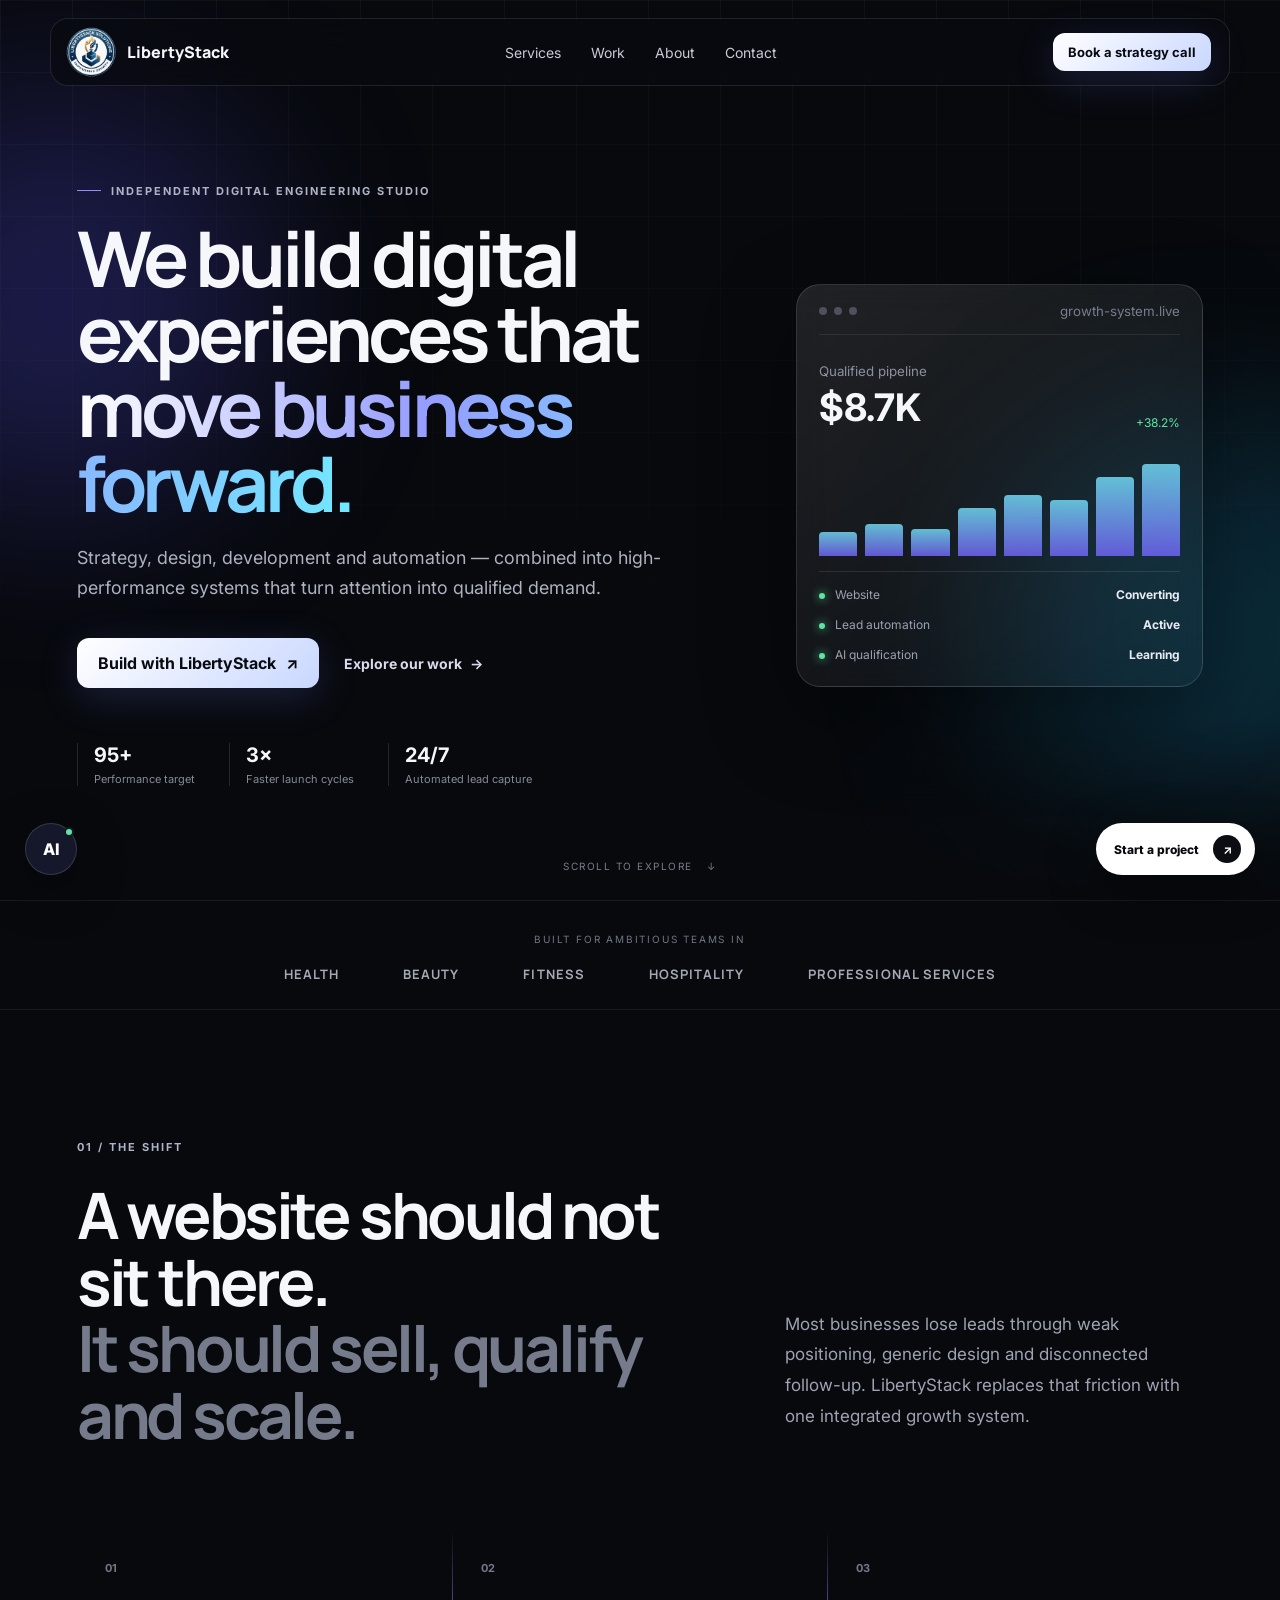
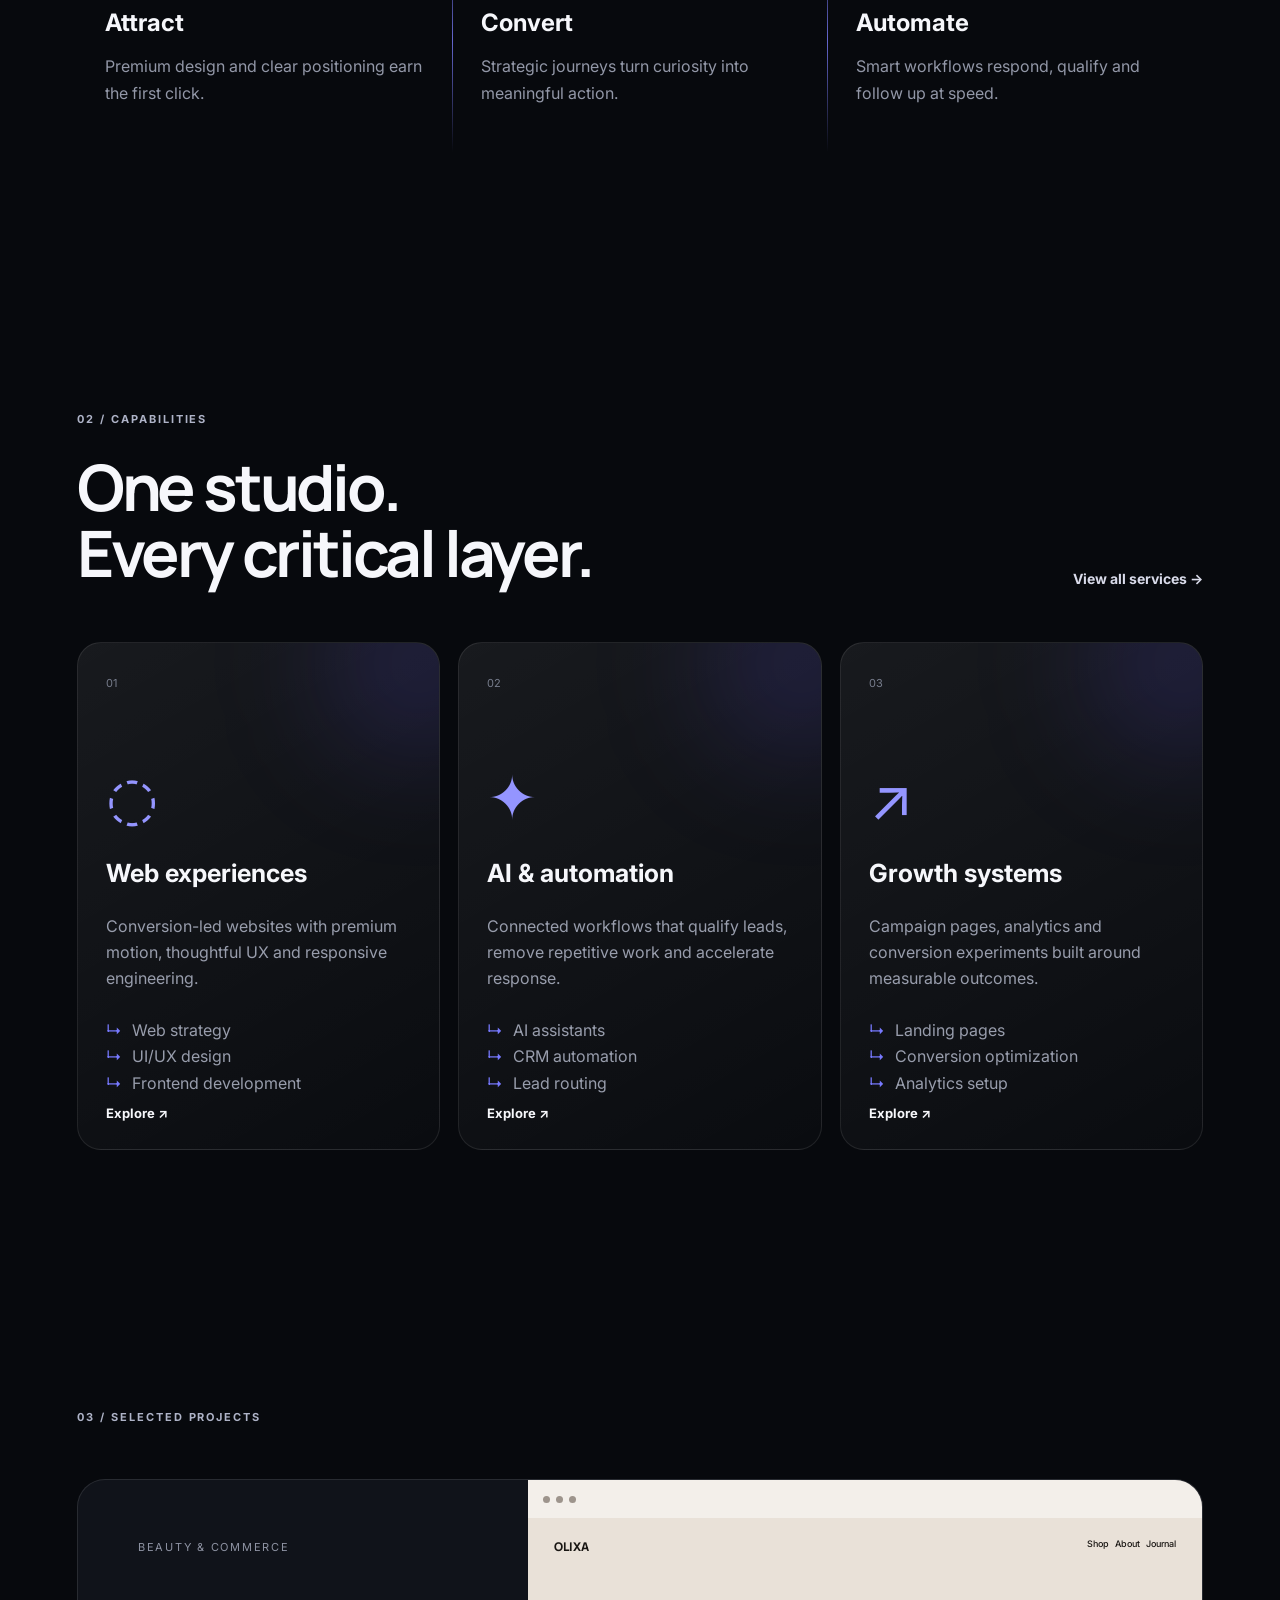
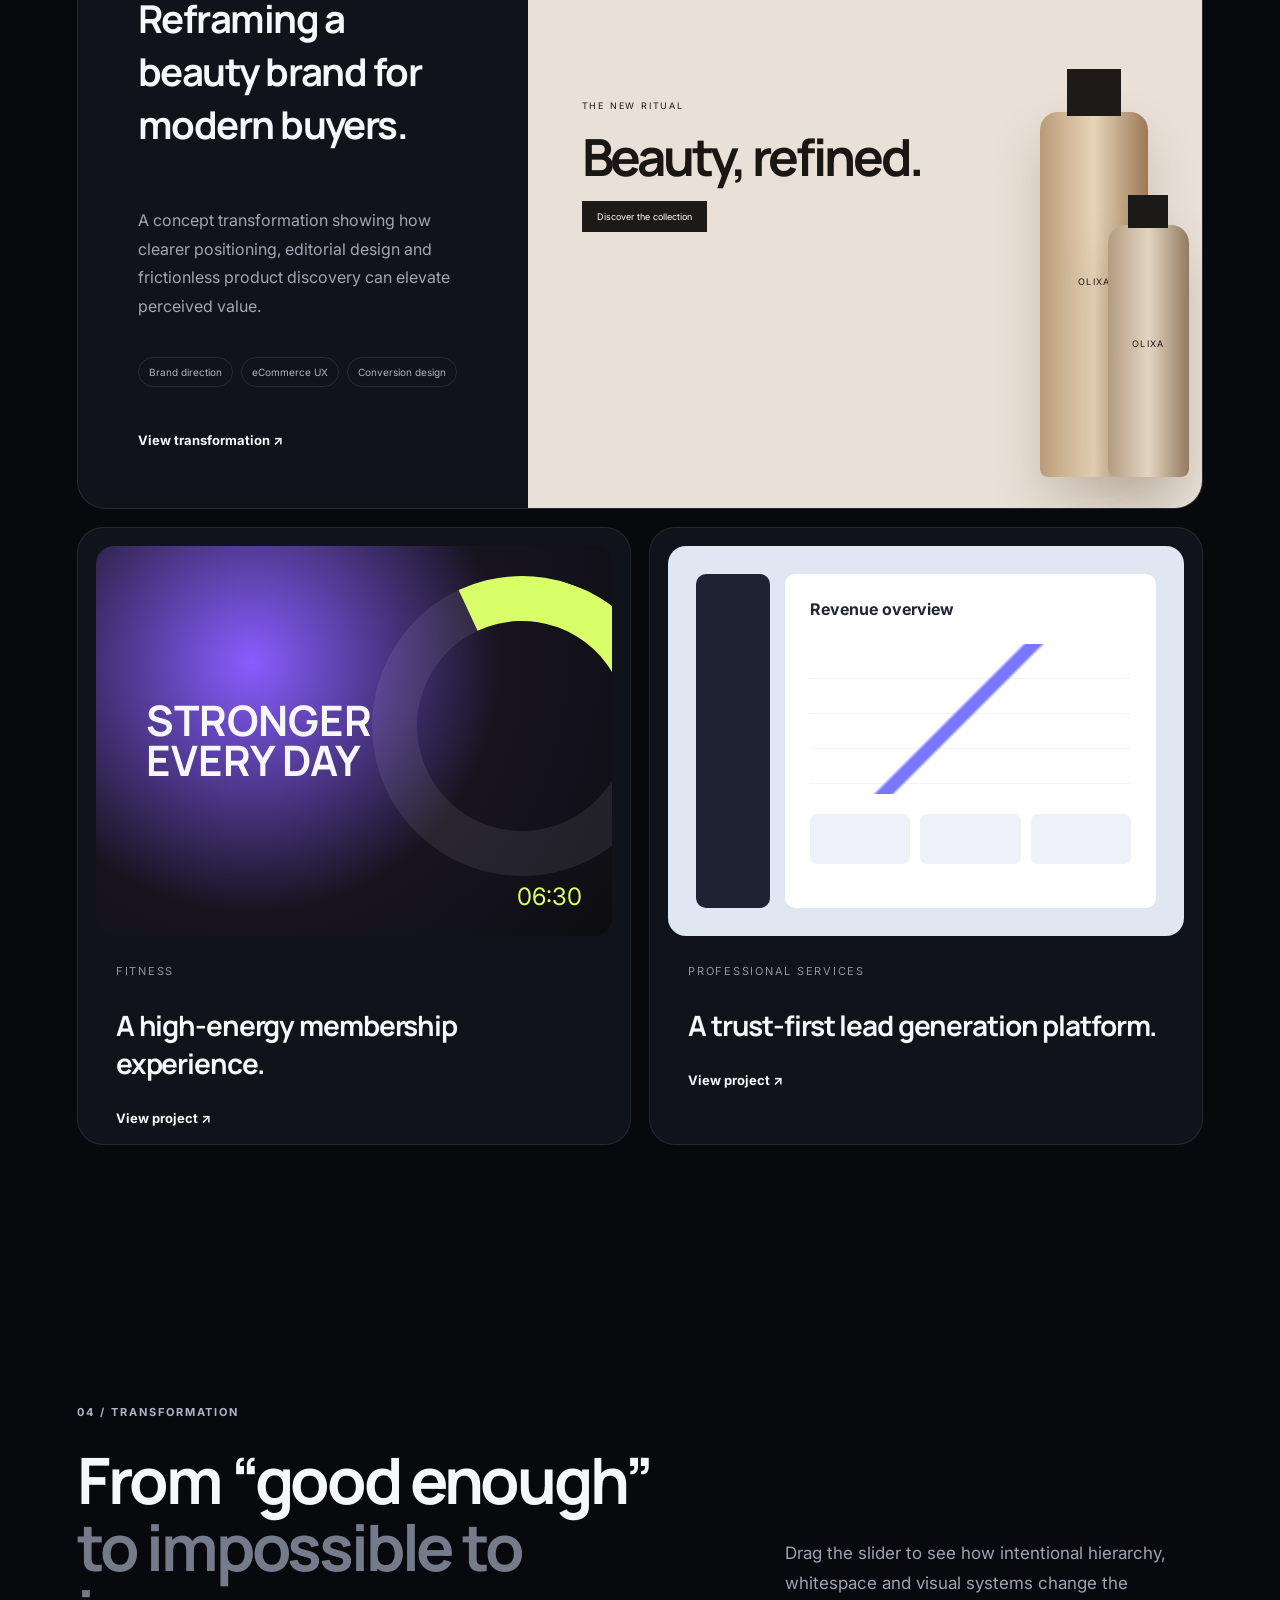
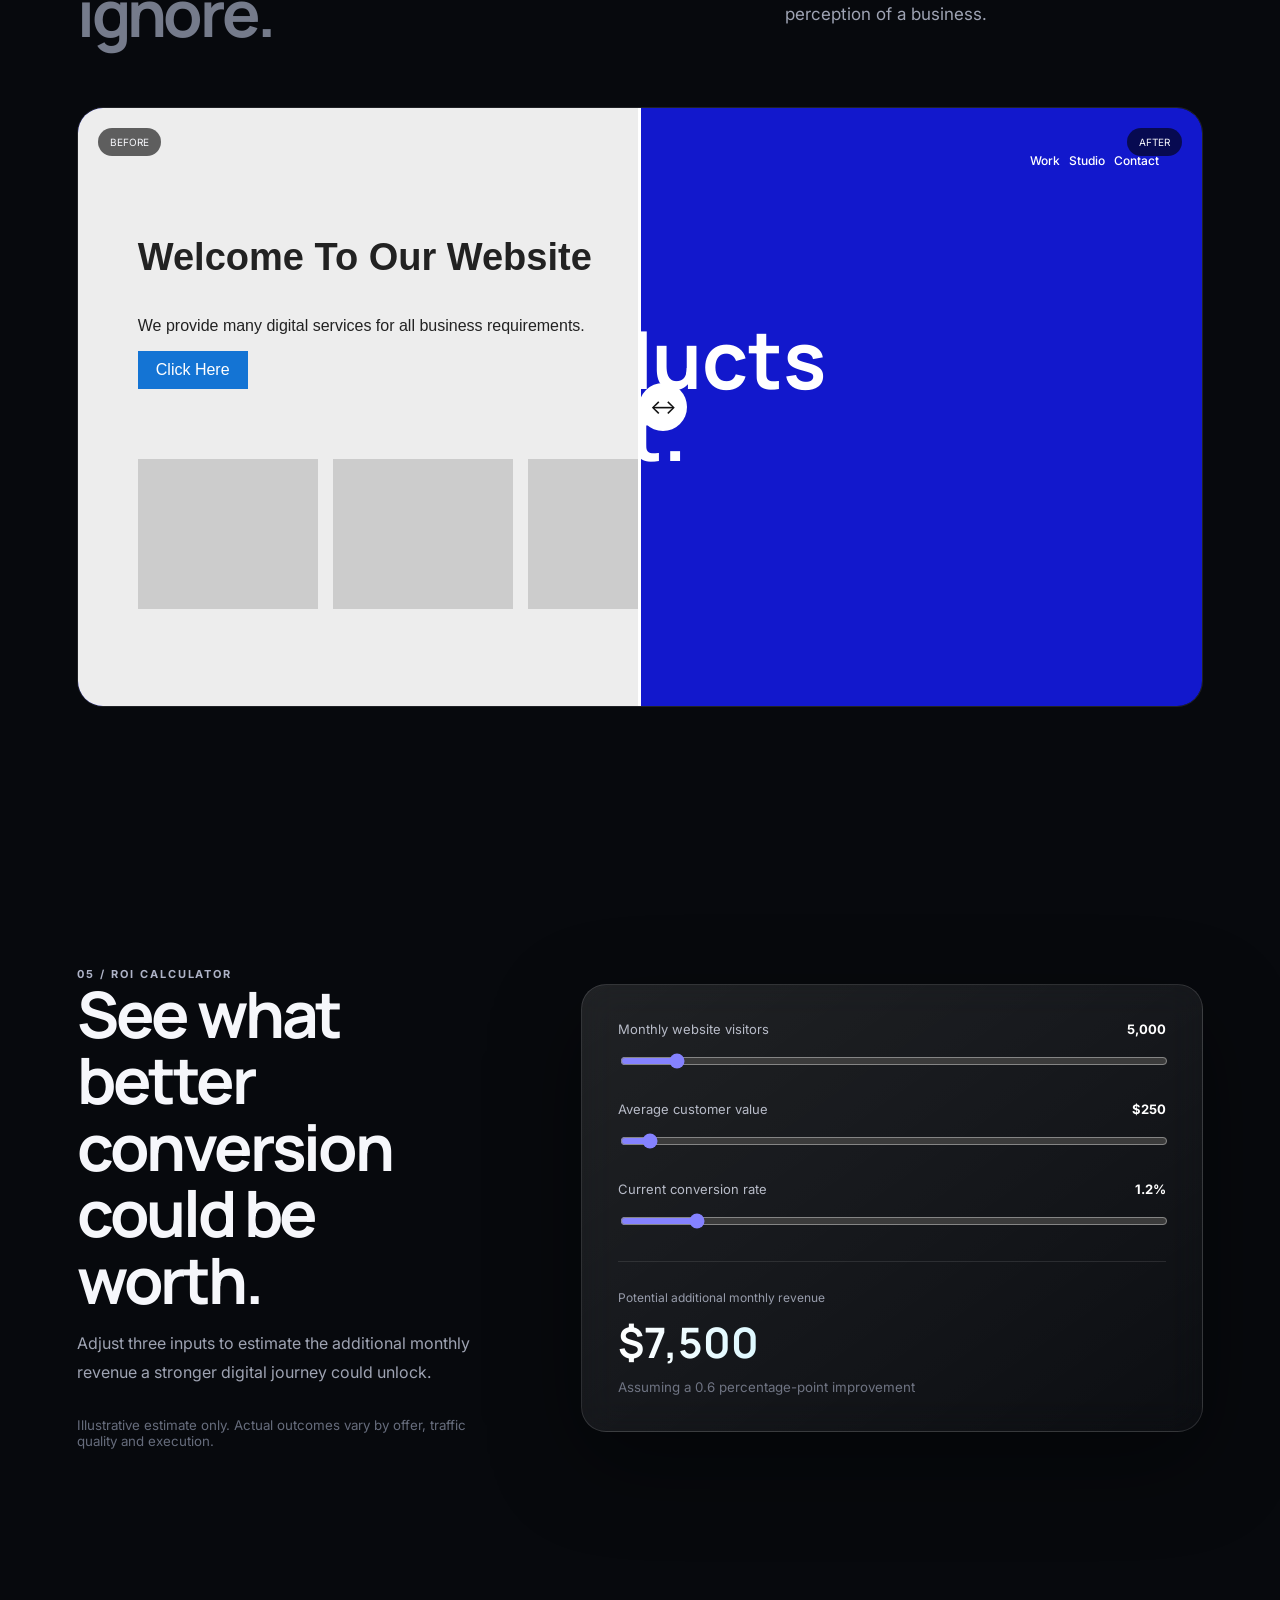
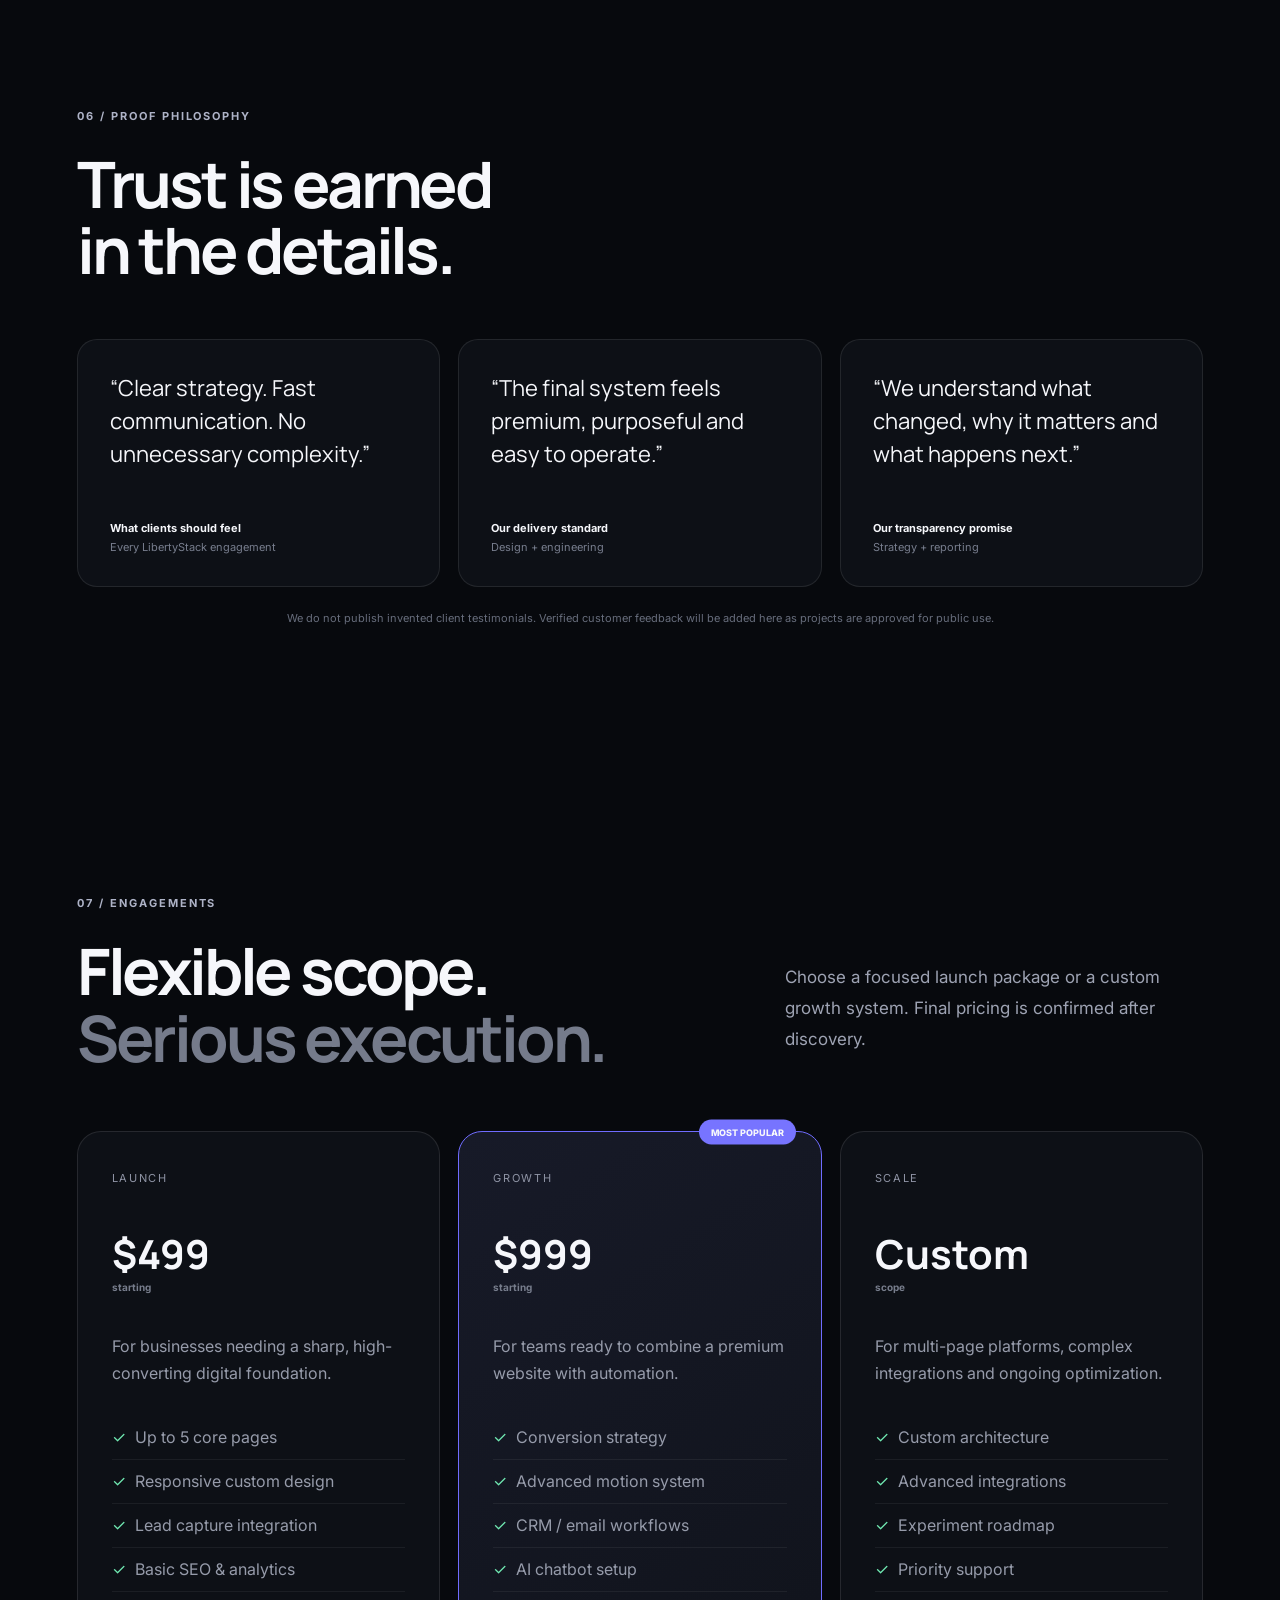
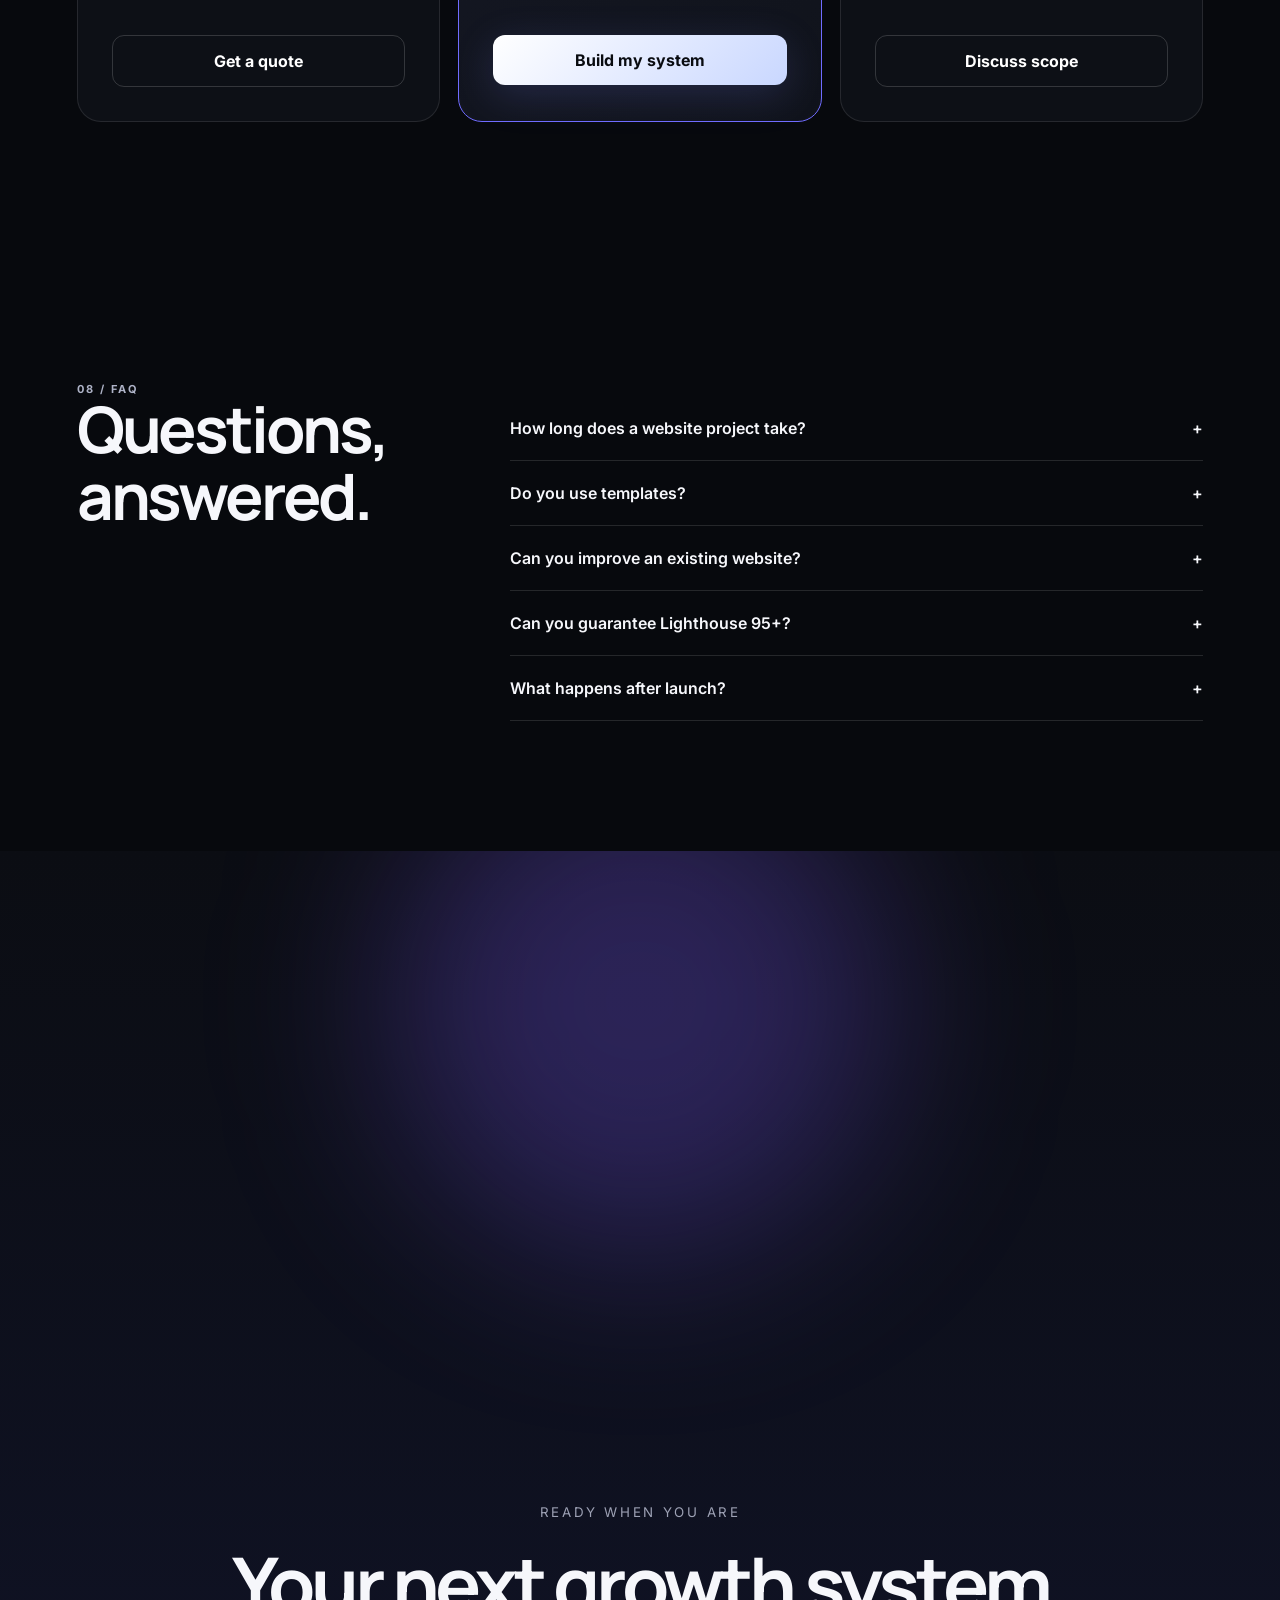
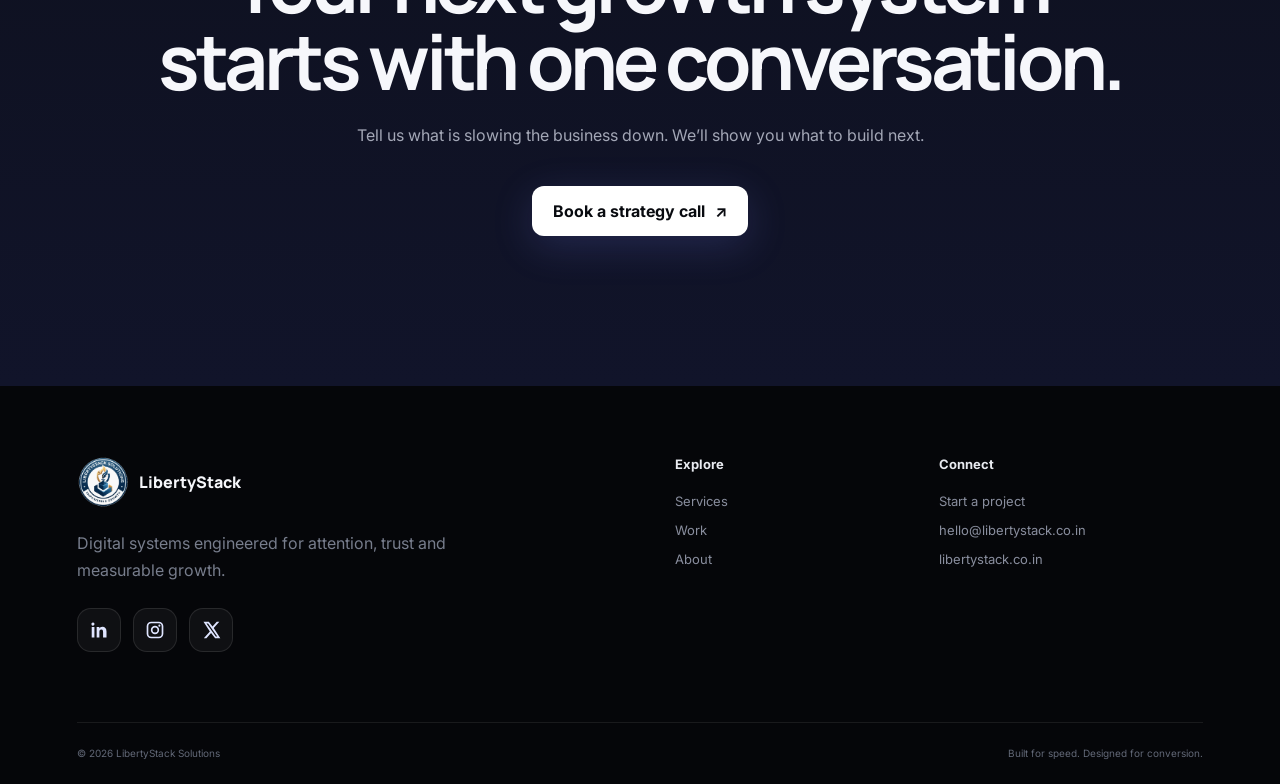
==== commit 2f4bb55e: "Add files via upload" ====
--- a/index.html
+++ b/index.html
@@ -1,4 +1,4 @@
-<!doctype html><html lang="en"><head><meta charset="utf-8"><meta name="viewport" content="width=device-width,initial-scale=1"><title>LibertyStack Solutions — Digital Systems That Convert</title><meta name="description" content="Premium websites, automation and digital growth systems engineered for modern businesses."><meta name="theme-color" content="#07090d"><link rel="preconnect" href="https://fonts.googleapis.com"><link rel="preconnect" href="https://fonts.gstatic.com" crossorigin><link href="https://fonts.googleapis.com/css2?family=Inter:wght@400;500;600;700;800&family=Manrope:wght@600;700;800&display=swap" rel="stylesheet"><link rel="stylesheet" href="assets/styles.css"><script type="application/ld+json">{"@context":"https://schema.org","@type":"ProfessionalService","name":"LibertyStack Solutions","url":"https://libertystack.co.in","email":"hello@libertystack.co.in","description":"Web design, development, automation and digital growth systems."}</script></head><body><div class="page-transition"></div><header class="site-header" id="siteHeader"><a class="brand" href="index.html" aria-label="LibertyStack Solutions home"><span class="brand-mark">L</span><span>LibertyStack</span></a><nav class="desktop-nav" aria-label="Primary"><a href="services.html">Services</a><a href="work.html">Work</a><a href="about.html">About</a><a href="contact.html">Contact</a></nav><a class="button button-small desktop-cta" href="contact.html#book">Book a strategy call</a><button class="menu-toggle" aria-label="Open menu" aria-expanded="false"><span></span><span></span></button></header><div class="mobile-menu" aria-hidden="true"><a href="services.html">Services</a><a href="work.html">Work</a><a href="about.html">About</a><a href="contact.html">Contact</a><a class="button" href="contact.html#book">Book a strategy call</a></div><main>
+<!doctype html><html lang="en"><head><meta charset="utf-8"><meta name="viewport" content="width=device-width,initial-scale=1"><title>LibertyStack Solutions — Digital Systems That Convert</title><meta name="description" content="Premium websites, automation and digital growth systems engineered for modern businesses."><meta name="theme-color" content="#07090d"><link rel="preconnect" href="https://fonts.googleapis.com"><link rel="preconnect" href="https://fonts.gstatic.com" crossorigin><link href="https://fonts.googleapis.com/css2?family=Inter:wght@400;500;600;700;800&family=Manrope:wght@600;700;800&display=swap" rel="stylesheet"><link rel="stylesheet" href="assets/styles.css"><script type="application/ld+json">{"@context":"https://schema.org","@type":"ProfessionalService","name":"LibertyStack Solutions","url":"https://libertystack.co.in","email":"hello@libertystack.co.in","description":"Web design, development, automation and digital growth systems."}</script></head><body><div class="page-transition"></div><header class="site-header" id="siteHeader"><a class="brand" href="index.html" aria-label="LibertyStack Solutions home"><img class="brand-logo" src="assets/libertystack-logo.png" alt="LibertyStack Solutions logo" width="52" height="52"><span>LibertyStack</span></a><nav class="desktop-nav" aria-label="Primary"><a href="services.html">Services</a><a href="work.html">Work</a><a href="about.html">About</a><a href="contact.html">Contact</a></nav><a class="button button-small desktop-cta" href="contact.html#book">Book a strategy call</a><button class="menu-toggle" aria-label="Open menu" aria-expanded="false"><span></span><span></span></button></header><div class="mobile-menu" aria-hidden="true"><a href="services.html">Services</a><a href="work.html">Work</a><a href="about.html">About</a><a href="contact.html">Contact</a><a class="button" href="contact.html#book">Book a strategy call</a></div><main>
 <section class="hero"><canvas id="networkGlobe" aria-hidden="true"></canvas><div class="gradient-orb orb-one"></div><div class="gradient-orb orb-two"></div><div class="hero-grid"></div><div class="hero-copy reveal"><div class="eyebrow"><span></span>Independent digital engineering studio</div><h1>We build digital experiences that <em>move business forward.</em></h1><p>Strategy, design, development and automation — combined into high-performance systems that turn attention into qualified demand.</p><div class="hero-actions"><a class="button" href="contact.html#book">Build with LibertyStack <span>↗</span></a><a class="text-link" href="work.html">Explore our work <span>→</span></a></div><div class="hero-proof"><div><b>95+</b><span>Performance target</span></div><div><b>3×</b><span>Faster launch cycles</span></div><div><b>24/7</b><span>Automated lead capture</span></div></div></div><div class="hero-console glass-card tilt reveal"><div class="console-top"><span></span><span></span><span></span><small>growth-system.live</small></div><div class="console-metric"><small>Qualified pipeline</small><b>$8.7K</b><span class="positive">+38.2%</span></div><div class="mini-chart"><i style="--h:24%"></i><i style="--h:32%"></i><i style="--h:27%"></i><i style="--h:48%"></i><i style="--h:61%"></i><i style="--h:56%"></i><i style="--h:79%"></i><i style="--h:92%"></i></div><div class="console-row"><span><i class="status-dot"></i> Website</span><b>Converting</b></div><div class="console-row"><span><i class="status-dot"></i> Lead automation</span><b>Active</b></div><div class="console-row"><span><i class="status-dot"></i> AI qualification</span><b>Learning</b></div></div><div class="scroll-note">Scroll to explore <span>↓</span></div></section>
 <section class="logo-strip"><span>Built for ambitious teams in</span><div><b>HEALTH</b><b>BEAUTY</b><b>FITNESS</b><b>HOSPITALITY</b><b>PROFESSIONAL SERVICES</b></div></section>
 <section class="section intro-section"><div class="section-label reveal">01 / The shift</div><div class="split-heading reveal"><h2>A website should not sit there.<br><span>It should sell, qualify and scale.</span></h2><p>Most businesses lose leads through weak positioning, generic design and disconnected follow-up. LibertyStack replaces that friction with one integrated growth system.</p></div><div class="system-track reveal"><div class="system-node"><b>01</b><h3>Attract</h3><p>Premium design and clear positioning earn the first click.</p></div><div class="system-line"></div><div class="system-node"><b>02</b><h3>Convert</h3><p>Strategic journeys turn curiosity into meaningful action.</p></div><div class="system-line"></div><div class="system-node"><b>03</b><h3>Automate</h3><p>Smart workflows respond, qualify and follow up at speed.</p></div></div></section>
@@ -10,7 +10,7 @@
 <section class="section pricing"><div class="section-label reveal">07 / Engagements</div><div class="split-heading reveal"><h2>Flexible scope.<br><span>Serious execution.</span></h2><p>Choose a focused launch package or a custom growth system. Final pricing is confirmed after discovery.</p></div><div class="pricing-grid"><article class="price-card reveal"><span>Launch</span><h3>$499<small>starting</small></h3><p>For businesses needing a sharp, high-converting digital foundation.</p><ul><li>Up to 5 core pages</li><li>Responsive custom design</li><li>Lead capture integration</li><li>Basic SEO & analytics</li></ul><a class="button button-outline" href="contact.html?package=launch">Get a quote</a></article><article class="price-card featured reveal"><div class="popular">Most popular</div><span>Growth</span><h3>$999<small>starting</small></h3><p>For teams ready to combine a premium website with automation.</p><ul><li>Conversion strategy</li><li>Advanced motion system</li><li>CRM / email workflows</li><li>AI chatbot setup</li></ul><a class="button" href="contact.html?package=growth">Build my system</a></article><article class="price-card reveal"><span>Scale</span><h3>Custom<small>scope</small></h3><p>For multi-page platforms, complex integrations and ongoing optimization.</p><ul><li>Custom architecture</li><li>Advanced integrations</li><li>Experiment roadmap</li><li>Priority support</li></ul><a class="button button-outline" href="contact.html?package=scale">Discuss scope</a></article></div></section>
 <section class="section faq"><div class="section-label reveal">08 / FAQ</div><div class="faq-layout"><h2 class="reveal">Questions,<br>answered.</h2><div class="accordion reveal"><details><summary>How long does a website project take?<span>+</span></summary><p>Focused websites typically take 3–6 weeks. Larger platforms and automation systems are scoped around complexity, integrations and approval speed.</p></details><details><summary>Do you use templates?<span>+</span></summary><p>We may use proven technical foundations, but the strategy, interface, content hierarchy and visual system are shaped around your business.</p></details><details><summary>Can you improve an existing website?<span>+</span></summary><p>Yes. We can redesign the complete experience or improve high-impact pages, conversion paths, performance and automation in phases.</p></details><details><summary>Can you guarantee Lighthouse 95+?<span>+</span></summary><p>We engineer toward 95+ using lightweight assets, semantic code and careful loading. Scores can vary by hosting, third-party scripts, device and network conditions.</p></details><details><summary>What happens after launch?<span>+</span></summary><p>You receive handover guidance, deployment support and an optional optimization plan for ongoing content, experiments and automation.</p></details></div></div></section>
 <section class="final-cta"><div class="gradient-orb orb-three"></div><small class="reveal">READY WHEN YOU ARE</small><h2 class="reveal">Your next growth system<br>starts with one conversation.</h2><p class="reveal">Tell us what is slowing the business down. We’ll show you what to build next.</p><a class="button button-light reveal" href="contact.html#book">Book a strategy call <span>↗</span></a></section>
-</main><footer class="footer"><div><a class="brand" href="index.html"><span class="brand-mark">L</span><span>LibertyStack</span></a><p>Digital systems engineered for attention, trust and measurable growth.</p><div class="social-links" aria-label="Social media links">
+</main><footer class="footer"><div><a class="brand" href="index.html"><img class="brand-logo" src="assets/libertystack-logo.png" alt="LibertyStack Solutions logo" width="52" height="52"><span>LibertyStack</span></a><p>Digital systems engineered for attention, trust and measurable growth.</p><div class="social-links" aria-label="Social media links">
 <a class="social-icon" href="https://www.linkedin.com/in/ishant-kumar-sharma" target="_blank" rel="noopener noreferrer" aria-label="LinkedIn">
 <svg viewBox="0 0 24 24" aria-hidden="true"><path d="M6.5 8.25H3.25V21H6.5V8.25ZM4.88 3A1.88 1.88 0 1 0 4.88 6.75 1.88 1.88 0 0 0 4.88 3ZM21 13.69C21 9.85 18.95 8.06 16.21 8.06c-2.21 0-3.2 1.22-3.75 2.07V8.25H9.21V21h3.25v-6.31c0-1.66.31-3.27 2.37-3.27 2.03 0 2.06 1.9 2.06 3.38V21H21v-7.31Z"/></svg>
 </a>
--- a/assets/styles.css
+++ b/assets/styles.css
@@ -1 +1,23 @@
 *{box-sizing:border-box}html{scroll-behavior:smooth}body{margin:0;background:#07090d;color:#f6f7fb;font-family:Inter,Arial,sans-serif;overflow-x:hidden}body.menu-open{overflow:hidden}::selection{background:#7c7cff;color:white}a{color:inherit;text-decoration:none}button,input,select,textarea{font:inherit}.site-header{position:fixed;z-index:100;top:18px;left:50%;transform:translateX(-50%);width:min(1180px,calc(100% - 32px));height:68px;padding:0 18px 0 14px;border:1px solid rgba(255,255,255,.1);background:rgba(9,11,16,.72);backdrop-filter:blur(22px);border-radius:18px;display:flex;align-items:center;justify-content:space-between;transition:.3s}.site-header.scrolled{top:8px;background:rgba(9,11,16,.9)}.brand{display:flex;align-items:center;gap:10px;font-family:Manrope;font-weight:800}.brand-mark{width:38px;height:38px;display:grid;place-items:center;background:linear-gradient(135deg,#8f7cff,#4be1ff);border-radius:12px;color:#080a0f;box-shadow:0 0 28px rgba(107,129,255,.28)}.desktop-nav{display:flex;gap:30px;font-size:14px;color:#c9cbd4}.desktop-nav a:hover{color:#fff}.button{display:inline-flex;align-items:center;justify-content:center;gap:10px;border:0;border-radius:12px;padding:15px 21px;background:linear-gradient(135deg,#fff,#c9d7ff);color:#090b10;font-weight:700;cursor:pointer;box-shadow:0 10px 40px rgba(120,134,255,.18);transition:transform .25s,box-shadow .25s}.button:hover{transform:translateY(-2px);box-shadow:0 15px 45px rgba(120,134,255,.3)}.button-small{padding:11px 15px;font-size:13px}.button-outline{background:transparent;color:#fff;border:1px solid rgba(255,255,255,.16);box-shadow:none}.button-light{background:#fff;color:#080a0f}.menu-toggle,.mobile-menu{display:none}.hero{min-height:100svh;position:relative;display:grid;grid-template-columns:1.1fr .7fr;gap:80px;align-items:center;padding:150px max(6vw,30px) 80px;overflow:hidden}.hero:after{content:"";position:absolute;inset:auto 0 0;height:180px;background:linear-gradient(transparent,#07090d);pointer-events:none}.hero-grid{position:absolute;inset:0;background-image:linear-gradient(rgba(255,255,255,.035) 1px,transparent 1px),linear-gradient(90deg,rgba(255,255,255,.035) 1px,transparent 1px);background-size:72px 72px;mask-image:linear-gradient(to bottom,black,transparent 80%)}#networkGlobe{position:absolute;inset:0 0 0 auto;width:62%;height:100%;opacity:.8}.gradient-orb{position:absolute;border-radius:50%;filter:blur(90px);pointer-events:none}.orb-one{width:420px;height:420px;background:rgba(92,83,255,.24);top:10%;left:-12%}.orb-two{width:440px;height:440px;background:rgba(28,194,255,.18);right:-12%;bottom:5%}.orb-three{width:500px;height:500px;background:rgba(125,92,255,.28);left:50%;top:20%;transform:translate(-50%,-50%)}.hero-copy{position:relative;z-index:2;max-width:760px}.eyebrow,.section-label{text-transform:uppercase;letter-spacing:.18em;font-size:11px;font-weight:700;color:#aeb3c7}.eyebrow{display:flex;align-items:center;gap:10px}.eyebrow span{width:24px;height:1px;background:#8f8cff}.hero h1,.page-hero h1{font-family:Manrope;margin:22px 0;font-size:clamp(48px,6vw,94px);line-height:.98;letter-spacing:-.055em}.hero h1 em,.page-hero h1 em{font-style:normal;background:linear-gradient(90deg,#fff,#959dff 45%,#72e8ff);-webkit-background-clip:text;color:transparent}.hero-copy>p,.page-hero>p{max-width:680px;color:#aeb2c0;font-size:clamp(17px,1.4vw,21px);line-height:1.7}.hero-actions{display:flex;align-items:center;gap:25px;margin-top:35px}.text-link{font-size:14px;font-weight:700;color:#d9dbea}.text-link span{margin-left:5px}.hero-proof{display:flex;gap:34px;margin-top:55px}.hero-proof div{display:flex;flex-direction:column;border-left:1px solid rgba(255,255,255,.12);padding-left:16px}.hero-proof b{font-size:20px}.hero-proof span{font-size:11px;color:#858a99;margin-top:5px}.glass-card{background:linear-gradient(145deg,rgba(255,255,255,.1),rgba(255,255,255,.025));border:1px solid rgba(255,255,255,.13);box-shadow:0 30px 90px rgba(0,0,0,.42);backdrop-filter:blur(18px)}.hero-console{position:relative;z-index:3;padding:18px 22px 24px;border-radius:24px;transform-style:preserve-3d}.console-top{display:flex;align-items:center;gap:7px;border-bottom:1px solid rgba(255,255,255,.08);padding-bottom:15px}.console-top span{width:8px;height:8px;border-radius:50%;background:#4c515d}.console-top small{margin-left:auto;color:#777d8e}.console-metric{padding:28px 0 12px;display:grid;grid-template-columns:1fr auto;gap:5px}.console-metric small{grid-column:1/-1;color:#8b91a2}.console-metric b{font-size:38px}.positive{color:#5ee5a0;align-self:end;font-size:12px}.mini-chart{height:130px;display:flex;align-items:end;gap:8px;border-bottom:1px solid rgba(255,255,255,.1);padding:15px 0}.mini-chart i{flex:1;height:var(--h);border-radius:4px 4px 0 0;background:linear-gradient(#76e6ff,#7667ff);opacity:.8}.console-row{display:flex;justify-content:space-between;padding-top:15px;font-size:12px;color:#9ca1b1}.console-row b{color:#e9ebf2}.status-dot{display:inline-block;width:6px;height:6px;border-radius:50%;background:#5ee5a0;margin-right:7px;box-shadow:0 0 10px #5ee5a0}.scroll-note{position:absolute;z-index:4;bottom:28px;left:50%;transform:translateX(-50%);font-size:10px;text-transform:uppercase;letter-spacing:.15em;color:#777d8c}.scroll-note span{margin-left:10px}.logo-strip{padding:26px 5vw;border-top:1px solid rgba(255,255,255,.07);border-bottom:1px solid rgba(255,255,255,.07);color:#707584;text-align:center}.logo-strip>span{font-size:10px;text-transform:uppercase;letter-spacing:.18em}.logo-strip div{display:flex;justify-content:center;gap:clamp(22px,5vw,70px);flex-wrap:wrap;margin-top:18px}.logo-strip b{font-family:Manrope;font-size:13px;letter-spacing:.08em;color:#a5a9b5}.section{padding:130px max(6vw,30px);max-width:1500px;margin:auto}.split-heading,.section-head{display:grid;grid-template-columns:1.2fr .8fr;gap:80px;align-items:end;margin-top:28px}.split-heading h2,.section-head h2,.calculator-copy h2,.faq h2{font-family:Manrope;font-size:clamp(38px,5vw,72px);line-height:1.04;letter-spacing:-.05em;margin:0}.split-heading h2 span{color:#757b8b}.split-heading p{color:#9ea3b3;line-height:1.8;font-size:17px}.section-head .text-link{justify-self:end}.system-track{display:grid;grid-template-columns:1fr auto 1fr auto 1fr;margin-top:80px}.system-node{padding:28px}.system-node b{font-size:11px;color:#74798a}.system-node h3{font-size:24px;margin:32px 0 12px}.system-node p{color:#9297a7;line-height:1.7}.system-line{width:1px;background:linear-gradient(transparent,rgba(124,126,255,.8),transparent)}.service-grid{display:grid;grid-template-columns:repeat(3,1fr);gap:18px;margin-top:55px}.service-card{min-height:475px;position:relative;padding:28px;border-radius:24px;border:1px solid rgba(255,255,255,.09);background:linear-gradient(150deg,rgba(255,255,255,.07),rgba(255,255,255,.015));overflow:hidden;transition:border-color .3s,transform .3s;transform-style:preserve-3d}.service-card:before{content:"";position:absolute;width:180px;height:180px;border-radius:50%;filter:blur(60px);background:rgba(106,91,255,.18);right:-70px;top:-70px}.service-card:hover{border-color:rgba(145,143,255,.45)}.service-number{font-size:11px;color:#777d8c}.service-icon{font-size:60px;margin:70px 0 24px;color:#9495ff}.service-card h3{font-size:25px}.service-card p,.service-card li{color:#989dac;line-height:1.65}.service-card ul{list-style:none;padding:0;margin:25px 0}.service-card li:before{content:"↳";margin-right:10px;color:#7779ff}.service-card>a{position:absolute;bottom:28px;font-weight:700;font-size:13px}.project{margin-top:55px;border-radius:28px;border:1px solid rgba(255,255,255,.1);background:#10131a;overflow:hidden}.project-large{display:grid;grid-template-columns:.8fr 1.2fr;min-height:600px}.project-copy{padding:60px;display:flex;flex-direction:column;justify-content:center}.project-copy>span,.project-small>span,.case-copy>span{font-size:11px;text-transform:uppercase;letter-spacing:.16em;color:#8e93a3}.project-copy h3,.project-small h3{font-family:Manrope;font-size:clamp(30px,3vw,48px);letter-spacing:-.04em}.project-copy p{color:#a1a6b4;line-height:1.8}.tag-row{display:flex;gap:8px;flex-wrap:wrap;margin:20px 0 45px}.tag-row i{font-style:normal;border:1px solid rgba(255,255,255,.1);padding:8px 10px;border-radius:100px;font-size:10px;color:#aeb2c0}.project-copy a,.project-small a{font-weight:700;font-size:13px}.browser-mock{position:relative;min-height:450px;background:#e9e1d8;color:#191613;overflow:hidden}.browser-bar{height:38px;background:rgba(255,255,255,.45);display:flex;align-items:center;padding:0 15px;gap:6px}.browser-bar i{width:7px;height:7px;background:#9d948c;border-radius:50%}.mock-nav{padding:20px 26px;font-family:Manrope;font-weight:800;display:flex;justify-content:space-between;font-size:12px}.mock-nav span{font-family:Inter;font-weight:500;font-size:9px}.mock-beauty-copy{position:absolute;z-index:2;top:35%;left:8%;display:flex;flex-direction:column}.mock-beauty-copy small{font-size:9px;letter-spacing:.2em}.mock-beauty-copy b{font-family:Manrope;font-size:clamp(34px,4vw,65px);letter-spacing:-.06em;margin:10px 0}.mock-beauty-copy button{width:max-content;border:0;background:#1c1917;color:white;padding:10px 15px;font-size:9px}.bottle{position:absolute;right:8%;bottom:5%;width:16%;height:58%;background:linear-gradient(90deg,#b99b76,#e7d4b9,#9b7955);border-radius:18px 18px 8px 8px;box-shadow:0 25px 50px rgba(80,50,20,.2)}.bottle:before{content:"";position:absolute;width:50%;height:13%;left:25%;top:-12%;background:#1d1a18}.bottle:after{content:"OLIXA";position:absolute;top:45%;width:100%;text-align:center;font-size:9px;letter-spacing:.15em}.b2{right:2%;height:40%;width:12%;filter:saturate(.75)}.project-pair{display:grid;grid-template-columns:1fr 1fr;gap:18px;margin-top:18px}.project-small{padding:18px;border:1px solid rgba(255,255,255,.09);border-radius:26px;background:#10131a}.project-small>span,.project-small h3,.project-small>a{display:block;margin-left:20px;margin-right:20px}.project-small h3{font-size:28px}.fitness-visual,.dashboard-visual{height:390px;border-radius:18px;margin-bottom:28px;position:relative;overflow:hidden}.fitness-visual{background:radial-gradient(circle at 30% 30%,#885dff,#17141f 55%,#0d0d11);display:flex;align-items:center;padding:50px}.fitness-ring{position:absolute;width:300px;height:300px;border:45px solid rgba(255,255,255,.08);border-top-color:#d8ff67;border-radius:50%;right:-60px;top:30px;transform:rotate(20deg)}.fitness-visual b{font-family:Manrope;font-size:42px;line-height:.95;z-index:2}.fitness-visual span{position:absolute;bottom:25px;right:30px;color:#d8ff67;font-size:24px}.dashboard-visual{background:#dfe7f2;display:flex;padding:28px}.dash-side{width:16%;border-radius:10px;background:#1c2434}.dash-main{flex:1;margin-left:15px;background:white;border-radius:10px;padding:25px;color:#202635}.dash-chart{height:150px;margin-top:25px;background:linear-gradient(135deg,transparent 45%,#7977ff 46%,#7977ff 49%,transparent 50%),linear-gradient(to top,#f1f3f9 1px,transparent 1px);background-size:100% 100%,100% 35px}.dash-boxes{display:flex;gap:10px;margin-top:20px}.dash-boxes i{height:50px;flex:1;background:#eef1f7;border-radius:7px}.before-after{height:600px;position:relative;margin-top:60px;border-radius:26px;overflow:hidden;border:1px solid rgba(255,255,255,.1);user-select:none}.after-panel,.before-panel{position:absolute;inset:0}.after-panel{background:#1218cc}.before-panel{width:50%;overflow:hidden;background:#ededed;border-right:2px solid white}.after-site,.before-site{width:calc(100vw - 12vw);max-width:1320px;height:100%;padding:45px;color:white}.after-site nav{display:flex;justify-content:space-between;font-weight:800}.after-site nav span{font-size:12px;font-weight:500}.after-site>div{margin:110px 8%}.after-site small{letter-spacing:.2em}.after-site h3{font-family:Manrope;font-size:80px;line-height:.9;margin:20px 0}.after-site button{padding:14px 20px;border:0}.before-site{color:#222;font-family:Arial;padding:90px 60px}.before-site h3{font-size:38px}.before-site button{background:#1474d4;color:white;padding:10px 18px;border:0}.old-boxes{display:flex;gap:15px;margin-top:70px}.old-boxes i{width:180px;height:150px;background:#ccc}.ba-handle{position:absolute;left:50%;top:0;bottom:0;width:2px;background:#fff;transform:translateX(-50%);display:grid;place-items:center}.ba-handle span{width:48px;height:48px;background:#fff;color:#111;border-radius:50%;display:grid;place-items:center;font-size:20px}.ba-label{position:absolute;top:20px;padding:8px 12px;background:rgba(0,0,0,.6);border-radius:20px;font-size:10px;text-transform:uppercase}.before-label{left:20px}.after-label{right:20px}.calculator-section{display:grid;grid-template-columns:.8fr 1.2fr;gap:90px;align-items:center}.calculator-copy p{color:#9ea3b2;line-height:1.8}.calculator-copy small{display:block;color:#666c7c;margin-top:30px}.roi-card{padding:36px;border-radius:25px}.roi-card label{display:grid;grid-template-columns:1fr auto;gap:14px;margin-bottom:30px;font-size:13px;color:#b8bcc8}.roi-card output{color:white;font-weight:700}.roi-card input{grid-column:1/-1;width:100%;accent-color:#8582ff}.roi-result{border-top:1px solid rgba(255,255,255,.1);padding-top:28px;display:flex;flex-direction:column}.roi-result span{font-size:12px;color:#989dac}.roi-result b{font-family:Manrope;font-size:42px;margin:8px 0;background:linear-gradient(90deg,#fff,#7de5ff);-webkit-background-clip:text;color:transparent}.roi-result small{color:#6f7483}.testimonial-grid{display:grid;grid-template-columns:repeat(3,1fr);gap:18px;margin-top:55px}.testimonial-grid blockquote{margin:0;padding:32px;border-radius:20px;border:1px solid rgba(255,255,255,.09);background:#0d1016}.testimonial-grid p{font-family:Manrope;font-size:22px;line-height:1.5;margin-top:0}.testimonial-grid footer{display:flex;flex-direction:column;margin-top:50px;font-size:11px}.testimonial-grid footer span{color:#777d8d;margin-top:5px}.honesty-note{font-size:11px;color:#676d7c;text-align:center;margin-top:24px}.pricing-grid{display:grid;grid-template-columns:repeat(3,1fr);gap:18px;margin-top:60px}.price-card{position:relative;padding:34px;border:1px solid rgba(255,255,255,.1);border-radius:24px;background:#0d1016}.price-card.featured{background:linear-gradient(145deg,#171a28,#10131b);border-color:#706cff;transform:translateY(-14px)}.popular{position:absolute;top:0;right:25px;transform:translateY(-50%);background:#7774ff;padding:7px 12px;border-radius:100px;font-size:9px;text-transform:uppercase;font-weight:800}.price-card>span{font-size:11px;text-transform:uppercase;letter-spacing:.15em;color:#8f94a5}.price-card h3{font-family:Manrope;font-size:40px}.price-card h3 small{display:block;font-family:Inter;font-size:10px;color:#777d8c}.price-card p,.price-card li{color:#969baa;line-height:1.7}.price-card ul{list-style:none;padding:0;margin:28px 0}.price-card li{padding:8px 0;border-bottom:1px solid rgba(255,255,255,.06)}.price-card li:before{content:"✓";color:#71eab3;margin-right:9px}.price-card .button{width:100%;margin-top:15px}.faq-layout{display:grid;grid-template-columns:.65fr 1.35fr;gap:100px}.accordion details{border-bottom:1px solid rgba(255,255,255,.12);padding:22px 0}.accordion summary{list-style:none;cursor:pointer;font-weight:600;display:flex;justify-content:space-between}.accordion summary::-webkit-details-marker{display:none}.accordion summary span{transition:.3s}.accordion details[open] summary span{transform:rotate(45deg)}.accordion p{color:#9297a7;line-height:1.75;max-width:720px}.final-cta{position:relative;text-align:center;padding:150px 30px;overflow:hidden;background:linear-gradient(#0b0d13,#11142a)}.final-cta>*{position:relative;z-index:2}.final-cta small{letter-spacing:.2em;color:#9ea2b5}.final-cta h2{font-family:Manrope;font-size:clamp(43px,6vw,82px);letter-spacing:-.055em;line-height:1;margin:25px 0}.final-cta p{color:#a3a7b6}.final-cta .button{margin-top:25px}.footer{padding:70px max(6vw,30px) 25px;display:grid;grid-template-columns:1fr 1fr;gap:70px;background:#050609}.footer>div:first-child p{max-width:380px;color:#777d8c;line-height:1.7;margin-top:22px}.footer-links{display:grid;grid-template-columns:1fr 1fr}.footer-links>div{display:flex;flex-direction:column;gap:13px;font-size:13px;color:#898e9e}.footer-links strong{color:#e8eaf0;margin-bottom:8px}.footer-bottom{grid-column:1/-1;border-top:1px solid rgba(255,255,255,.08);padding-top:24px;display:flex;justify-content:space-between;font-size:10px;color:#626877}.sticky-cta{position:fixed;z-index:90;right:25px;bottom:25px;background:#fff;color:#080a0e;padding:12px 14px 12px 18px;border-radius:100px;display:flex;gap:14px;align-items:center;font-size:12px;font-weight:800;box-shadow:0 15px 50px rgba(0,0,0,.4)}.sticky-cta b{width:28px;height:28px;border-radius:50%;display:grid;place-items:center;background:#0b0d12;color:white}.chat-launcher{position:fixed;z-index:95;left:25px;bottom:25px;width:52px;height:52px;border-radius:50%;border:1px solid rgba(255,255,255,.14);background:#15182a;color:white;font-weight:800;box-shadow:0 15px 50px rgba(0,0,0,.4);cursor:pointer}.pulse{position:absolute;right:2px;top:3px;width:10px;height:10px;background:#5ee5a0;border:2px solid #15182a;border-radius:50%}.chat-panel{position:fixed;z-index:110;left:25px;bottom:88px;width:min(360px,calc(100% - 30px));height:500px;background:#0d1017;border:1px solid rgba(255,255,255,.12);border-radius:22px;box-shadow:0 25px 90px rgba(0,0,0,.55);display:flex;flex-direction:column;opacity:0;pointer-events:none;transform:translateY(20px) scale(.96);transition:.25s;overflow:hidden}.chat-panel.open{opacity:1;pointer-events:auto;transform:none}.chat-head{display:flex;justify-content:space-between;padding:18px;border-bottom:1px solid rgba(255,255,255,.08)}.chat-head div{display:flex;flex-direction:column}.chat-head small{color:#6f7585;margin-top:3px}.chat-close{background:transparent;border:0;color:white;font-size:24px;cursor:pointer}.chat-messages{flex:1;padding:17px;overflow:auto}.bot-message,.user-message{max-width:82%;padding:11px 13px;border-radius:13px;font-size:12px;line-height:1.55;margin-bottom:10px}.bot-message{background:#1a1e29;color:#c9cdd7}.user-message{background:#7774ff;margin-left:auto}.chat-quick{display:flex;gap:6px;padding:0 12px 10px;overflow:auto}.chat-quick button{white-space:nowrap;background:transparent;border:1px solid rgba(255,255,255,.1);color:#aeb2c0;border-radius:100px;padding:7px 9px;font-size:9px}.chat-form{display:flex;border-top:1px solid rgba(255,255,255,.08);padding:12px}.chat-form input{flex:1;background:transparent;border:0;color:white;outline:0}.chat-form button{width:34px;height:34px;border:0;border-radius:50%;background:white}.page-hero{min-height:75vh;padding:180px max(6vw,30px) 100px;position:relative;overflow:hidden;display:flex;flex-direction:column;justify-content:end}.page-hero h1{max-width:1050px}.service-detail{display:grid;grid-template-columns:.7fr 1.3fr;gap:110px;border-top:1px solid rgba(255,255,255,.08)}.service-sticky{align-self:start;position:sticky;top:120px}.service-sticky>span{color:#767b8b;font-size:12px}.service-sticky h2{font-family:Manrope;font-size:45px;margin-bottom:15px}.service-sticky p,.service-content p{color:#959aaa;line-height:1.75}.service-content article{padding:35px 0;border-bottom:1px solid rgba(255,255,255,.09)}.service-content h3{font-size:24px}.process-band{padding:120px max(6vw,30px);background:linear-gradient(135deg,#6057e9,#1c70d9);text-align:center}.process-band h2{font-family:Manrope;font-size:clamp(38px,5vw,70px);letter-spacing:-.045em}.process-band p{color:rgba(255,255,255,.75)}.process-band .button{margin-top:20px}.case-list{display:flex;flex-direction:column;gap:120px}.case-study{display:grid;grid-template-columns:1.1fr .9fr;gap:70px;align-items:center}.case-study.reverse{grid-template-columns:.9fr 1.1fr}.case-study.reverse .case-visual{order:2}.case-visual{height:560px;border-radius:28px;overflow:hidden}.case-copy h2{font-family:Manrope;font-size:clamp(34px,4vw,58px);letter-spacing:-.045em}.case-copy p{color:#989dad;line-height:1.8}.metric-row{display:flex;gap:35px;margin-top:35px}.metric-row div{display:flex;flex-direction:column}.metric-row b{font-size:26px}.metric-row span{font-size:10px;color:#747a8a;margin-top:5px}.about-story .belief-grid{display:grid;grid-template-columns:repeat(3,1fr);gap:18px;margin-top:70px}.belief-grid article{padding:28px;border-top:1px solid rgba(255,255,255,.13)}.belief-grid b{color:#747a8b;font-size:11px}.belief-grid h3{font-size:22px;margin-top:35px}.belief-grid p{color:#9297a7;line-height:1.7}.value-row{display:grid;grid-template-columns:80px 1fr 1fr;gap:40px;padding:35px 0;border-bottom:1px solid rgba(255,255,255,.1);align-items:start}.value-row span{color:#767b8c}.value-row h3{font-family:Manrope;font-size:28px;margin:0}.value-row p{color:#9398a8;line-height:1.7;margin:0}.contact-grid{display:grid;grid-template-columns:.75fr 1.25fr;gap:90px;align-items:start}.contact-info h2{font-family:Manrope;font-size:45px;letter-spacing:-.04em}.contact-info>p{color:#969bab;line-height:1.8}.contact-method{display:flex;flex-direction:column;margin-top:35px}.contact-method small{color:#6f7585;margin-bottom:8px}.project-form{padding:35px;border-radius:25px;position:relative}.project-form label{display:flex;flex-direction:column;gap:9px;font-size:12px;color:#aeb2c0;margin-bottom:20px}.project-form input,.project-form select,.project-form textarea{width:100%;background:#0a0c11;border:1px solid rgba(255,255,255,.1);color:#fff;padding:14px;border-radius:10px;outline:0}.project-form input:focus,.project-form select:focus,.project-form textarea:focus{border-color:#7976ff}.form-row{display:grid;grid-template-columns:1fr 1fr;gap:16px}.form-note{display:block;color:#646a79;line-height:1.5;margin-top:15px}.form-success{position:absolute;inset:0;background:#10131a;border-radius:25px;display:flex;flex-direction:column;justify-content:center;align-items:center;opacity:0;pointer-events:none;transition:.3s}.form-success.show{opacity:1;pointer-events:auto}.form-success i{font-style:normal;width:60px;height:60px;border-radius:50%;display:grid;place-items:center;background:#64e2a6;color:#07100b;font-size:28px}.form-success b{font-size:24px;margin:20px 0 5px}.form-success span{color:#9095a5}.quote-builder{display:grid;grid-template-columns:.8fr 1.2fr;gap:90px}.quote-builder h2{font-family:Manrope;font-size:50px}.quote-builder p{color:#979cab;line-height:1.8}.quote-card{border:1px solid rgba(255,255,255,.1);border-radius:24px;overflow:hidden}.quote-options label{display:grid;grid-template-columns:auto 1fr auto;gap:14px;padding:20px 25px;border-bottom:1px solid rgba(255,255,255,.07);cursor:pointer}.quote-options input{accent-color:#7e7aff}.quote-options b{font-size:12px;color:#8e93a3}.quote-total{padding:28px;display:grid;grid-template-columns:1fr auto;align-items:center;background:#10131a}.quote-total span{font-size:11px;color:#8d92a2}.quote-total b{font-size:26px;grid-row:2}.quote-total button{grid-column:2;grid-row:1/3}.booking-card{padding:70px;border-radius:30px;background:linear-gradient(135deg,#6058eb,#1769ce);display:flex;justify-content:space-between;align-items:center;gap:30px}.booking-card h2{font-family:Manrope;font-size:50px;margin:16px 0}.booking-card p{max-width:700px;color:rgba(255,255,255,.75)}.booking-card code{background:rgba(0,0,0,.2);padding:2px 5px;border-radius:4px}.reveal{opacity:0;transform:translateY(30px);transition:opacity .8s,transform .8s}.reveal.visible{opacity:1;transform:none}.page-transition{position:fixed;z-index:999;inset:0;background:#090b10;transform:translateY(-100%);pointer-events:none}.cursor-dot,.cursor-ring{position:fixed;z-index:9999;pointer-events:none;border-radius:50%;display:none}.cursor-dot{width:5px;height:5px;background:white}.cursor-ring{width:32px;height:32px;border:1px solid rgba(255,255,255,.4);transition:width .2s,height .2s,border-color .2s}.cursor-ring.hover{width:46px;height:46px;border-color:#8d8aff}@media(pointer:fine){.cursor-dot,.cursor-ring{display:block}}@media(max-width:900px){.desktop-nav,.desktop-cta{display:none}.menu-toggle{display:flex;width:40px;height:40px;background:transparent;border:0;flex-direction:column;justify-content:center;gap:6px}.menu-toggle span{width:22px;height:1px;background:white}.mobile-menu{position:fixed;z-index:99;inset:0;background:#080a0e;padding:120px 30px 40px;display:flex;flex-direction:column;gap:25px;font-family:Manrope;font-size:35px;transform:translateY(-100%);transition:.35s}.mobile-menu.open{transform:none}.hero{grid-template-columns:1fr;padding-top:140px}.hero-console{max-width:600px}.hero h1{font-size:clamp(48px,12vw,78px)}#networkGlobe{width:100%;opacity:.35}.system-track,.service-grid,.project-large,.project-pair,.calculator-section,.testimonial-grid,.pricing-grid,.faq-layout,.service-detail,.case-study,.case-study.reverse,.contact-grid,.quote-builder{grid-template-columns:1fr}.split-heading,.section-head{grid-template-columns:1fr;gap:25px}.section-head .text-link{justify-self:start}.system-track{gap:0}.system-line{height:1px;width:100%;background:linear-gradient(90deg,transparent,rgba(124,126,255,.8),transparent)}.project-copy{padding:35px}.project-large .browser-mock{min-height:500px}.before-after{height:460px}.after-site h3{font-size:50px}.calculator-section,.contact-grid,.quote-builder{gap:45px}.price-card.featured{transform:none}.faq-layout{gap:30px}.service-sticky{position:static}.case-study.reverse .case-visual{order:0}.case-visual{height:480px}.about-story .belief-grid{grid-template-columns:1fr}.booking-card{flex-direction:column;align-items:flex-start}.footer{grid-template-columns:1fr}.footer-bottom{grid-column:1}.sticky-cta span{display:none}}@media(max-width:600px){.site-header{top:10px}.section{padding:90px 20px}.hero{padding-left:20px;padding-right:20px}.hero-actions{align-items:flex-start;flex-direction:column}.hero-proof{gap:15px;flex-wrap:wrap}.hero-console{padding:14px}.logo-strip div{gap:18px}.system-node{padding:25px 0}.service-card{min-height:430px}.project-pair{grid-template-columns:1fr}.fitness-visual,.dashboard-visual{height:320px}.before-after{height:380px}.before-site{padding:70px 25px}.after-site{padding:35px 25px}.after-site>div{margin:80px 0}.old-boxes i{width:80px;height:90px}.roi-result b{font-size:30px}.testimonial-grid{grid-template-columns:1fr}.page-hero{padding:150px 20px 70px}.form-row{grid-template-columns:1fr}.project-form{padding:22px}.quote-total{grid-template-columns:1fr}.quote-total button{grid-column:1;grid-row:auto;margin-top:18px}.booking-card{padding:35px 25px}.booking-card h2{font-size:38px}.value-row{grid-template-columns:40px 1fr}.value-row p{grid-column:2}.footer{padding-left:20px;padding-right:20px}.footer-links{grid-template-columns:1fr;gap:35px}.footer-bottom{flex-direction:column;gap:10px}.chat-panel{left:15px;bottom:78px}.chat-launcher{left:15px;bottom:15px}.sticky-cta{right:15px;bottom:15px}}@media(prefers-reduced-motion:reduce){html{scroll-behavior:auto}.reveal{opacity:1;transform:none;transition:none}.gradient-orb{display:none}}
+
+/* Social links */
+.social-links{display:flex;gap:12px;margin-top:24px;align-items:center}
+.social-icon{position:relative;width:44px;height:44px;border-radius:14px;display:grid;place-items:center;color:#dfe5ff;background:rgba(255,255,255,.045);border:1px solid rgba(255,255,255,.1);overflow:hidden;isolation:isolate;transition:transform .28s ease,border-color .28s ease,box-shadow .28s ease,color .28s ease}
+.social-icon svg{width:20px;height:20px;fill:currentColor;position:relative;z-index:2;transition:transform .28s ease,filter .28s ease}
+.social-icon::before{content:"";position:absolute;inset:-60%;background:linear-gradient(115deg,transparent 30%,rgba(255,255,255,.85) 48%,transparent 66%);transform:translateX(-65%) rotate(12deg);z-index:1}
+.social-icon::after{content:"";position:absolute;inset:5px;border-radius:10px;background:radial-gradient(circle at 50% 45%,rgba(125,135,255,.36),transparent 70%);opacity:0;transition:opacity .28s ease;z-index:0}
+.social-icon:hover,.social-icon:focus-visible{transform:translateY(-4px) scale(1.04);color:#fff;border-color:rgba(157,164,255,.72);box-shadow:0 0 0 1px rgba(125,135,255,.18),0 10px 28px rgba(75,78,225,.32),0 0 28px rgba(115,145,255,.22);outline:none}
+.social-icon:hover::before,.social-icon:focus-visible::before,.social-icon.social-clicked::before{animation:socialShine .68s cubic-bezier(.22,.8,.25,1)}
+.social-icon:hover::after,.social-icon:focus-visible::after,.social-icon.social-clicked::after{opacity:1}
+.social-icon:hover svg,.social-icon:focus-visible svg,.social-icon.social-clicked svg{transform:scale(1.12);filter:drop-shadow(0 0 8px rgba(202,211,255,.9))}
+.social-icon.social-clicked{animation:socialPulse .65s ease}
+@keyframes socialShine{from{transform:translateX(-65%) rotate(12deg)}to{transform:translateX(65%) rotate(12deg)}}
+@keyframes socialPulse{0%,100%{box-shadow:0 0 0 rgba(121,128,255,0)}45%{box-shadow:0 0 0 8px rgba(121,128,255,.12),0 0 34px rgba(121,128,255,.7)}}
+
+/* Cinematic cross-fade page transition — no vertical lift */
+.page-transition{position:fixed;z-index:9998;inset:0;pointer-events:none;transform:none!important;opacity:0;background:radial-gradient(circle at 50% 45%,rgba(113,115,255,.16),rgba(7,9,13,.96) 56%,#07090d 100%);backdrop-filter:blur(0);transition:opacity .4s ease,backdrop-filter .4s ease}
+body>main,body>.site-header,body>.mobile-menu,body>.footer,body>.sticky-cta,body>.chat-launcher{transition:opacity .38s ease,filter .38s ease,transform .38s cubic-bezier(.22,.8,.25,1)}
+body.page-leaving{overflow:hidden}
+body.page-leaving .page-transition{opacity:1;backdrop-filter:blur(14px)}
+body.page-leaving>main,body.page-leaving>.site-header,body.page-leaving>.footer,body.page-leaving>.sticky-cta,body.page-leaving>.chat-launcher{opacity:.15;filter:blur(7px);transform:scale(.985)}
+@media(prefers-reduced-motion:reduce){.social-icon,.social-icon svg,.page-transition,body>main,body>.site-header,body>.footer{transition:none!important;animation:none!important}}
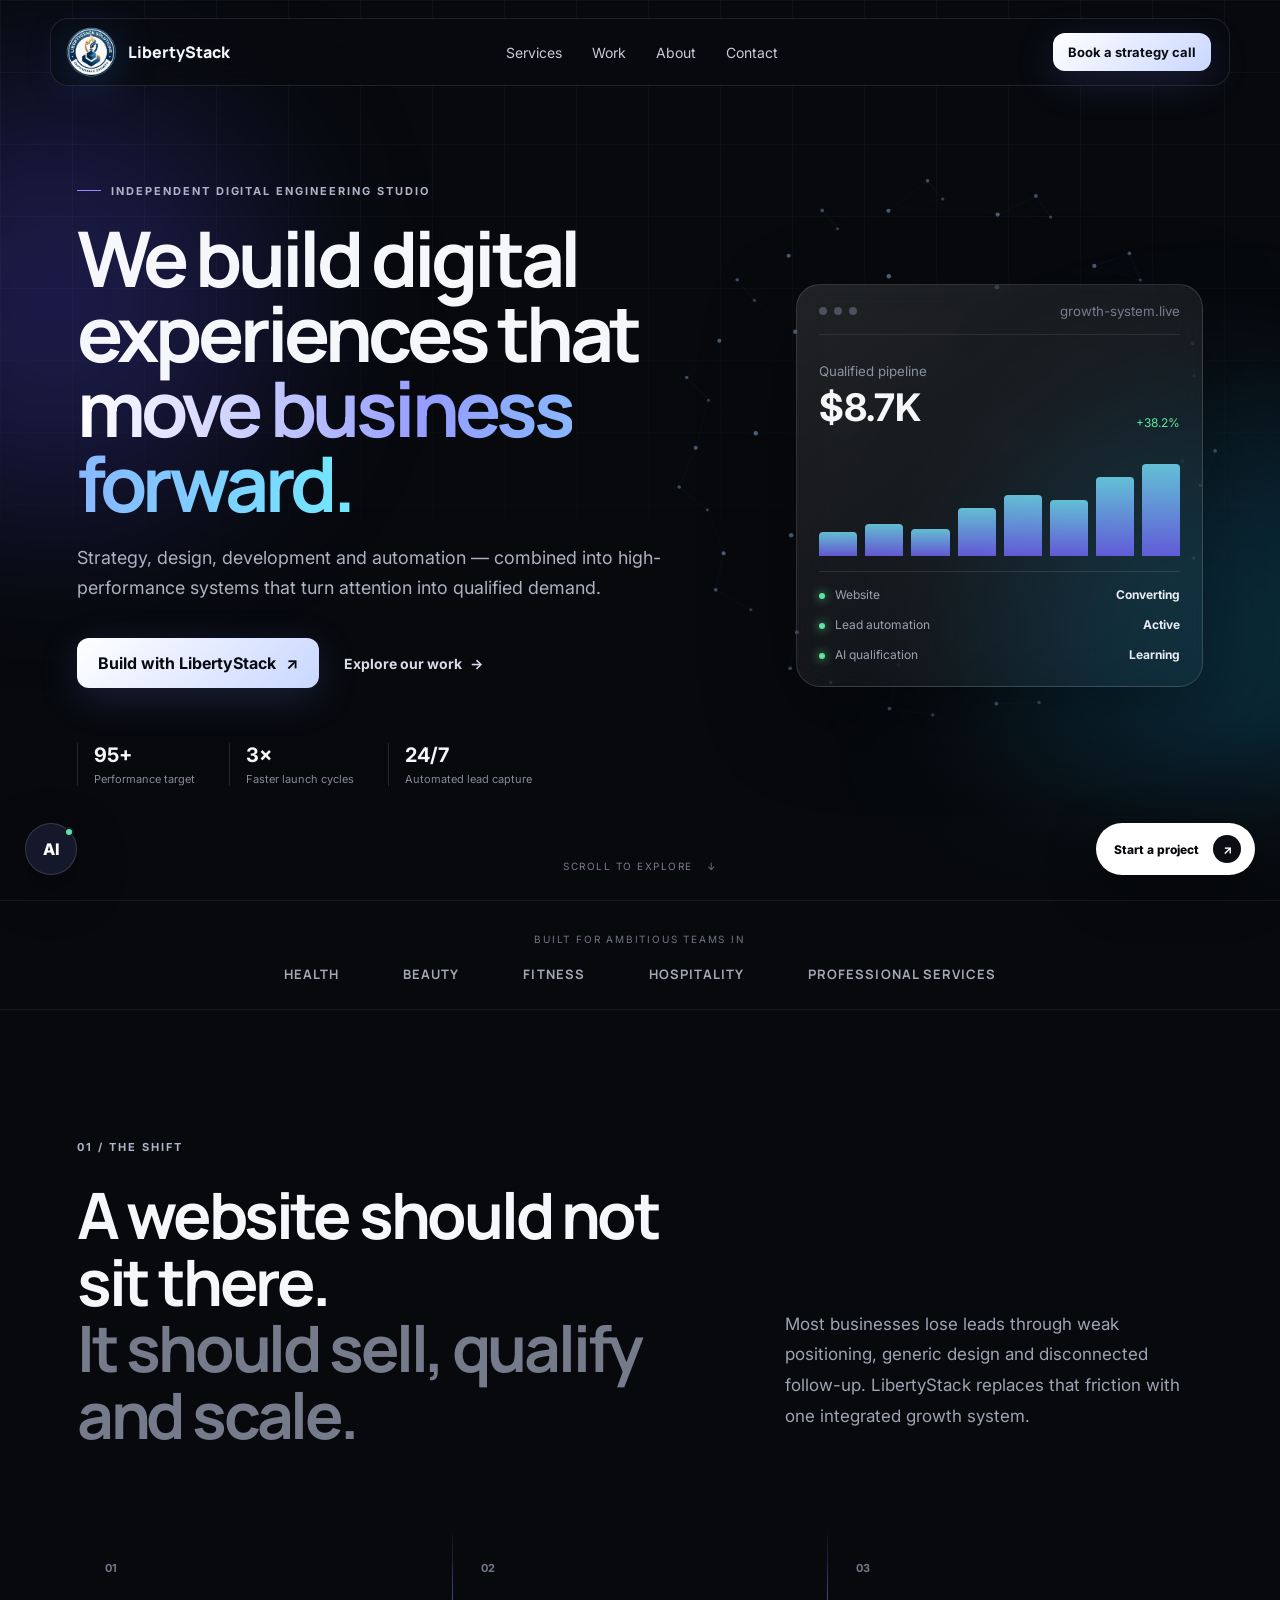
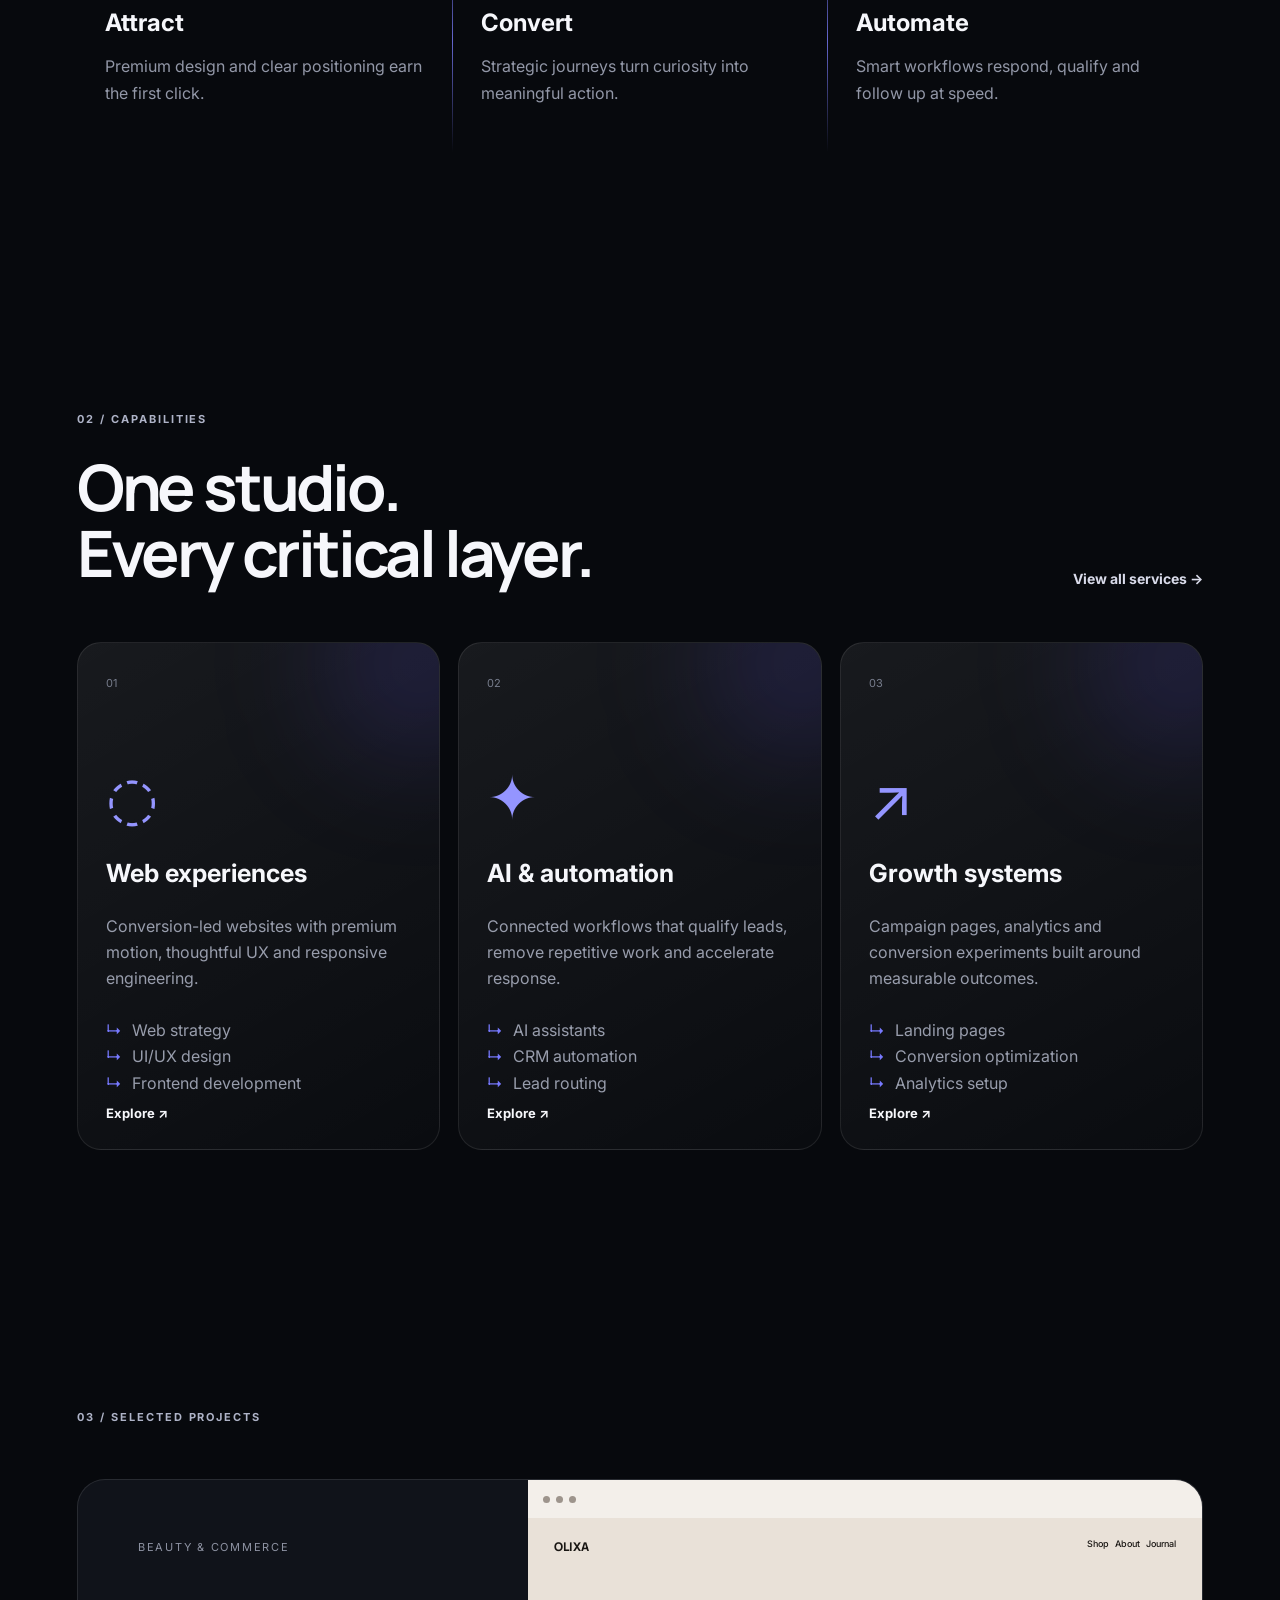
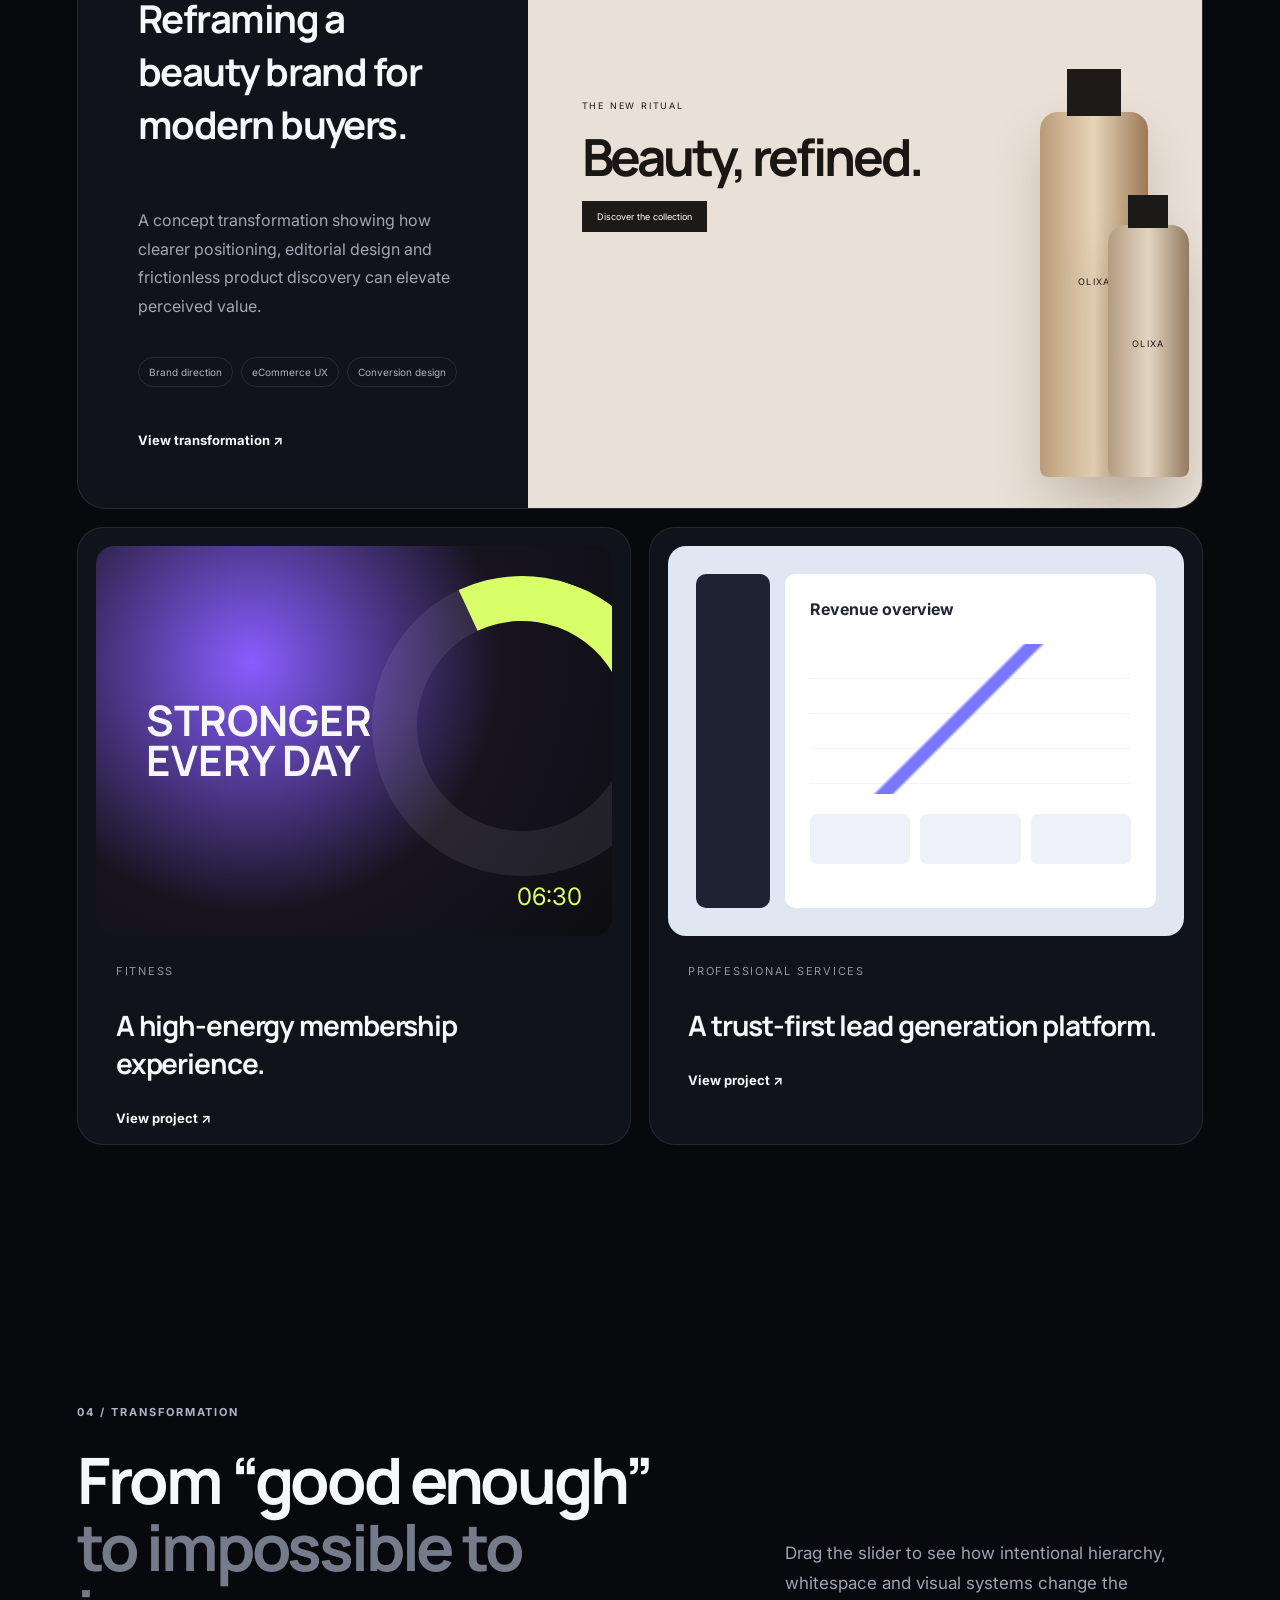
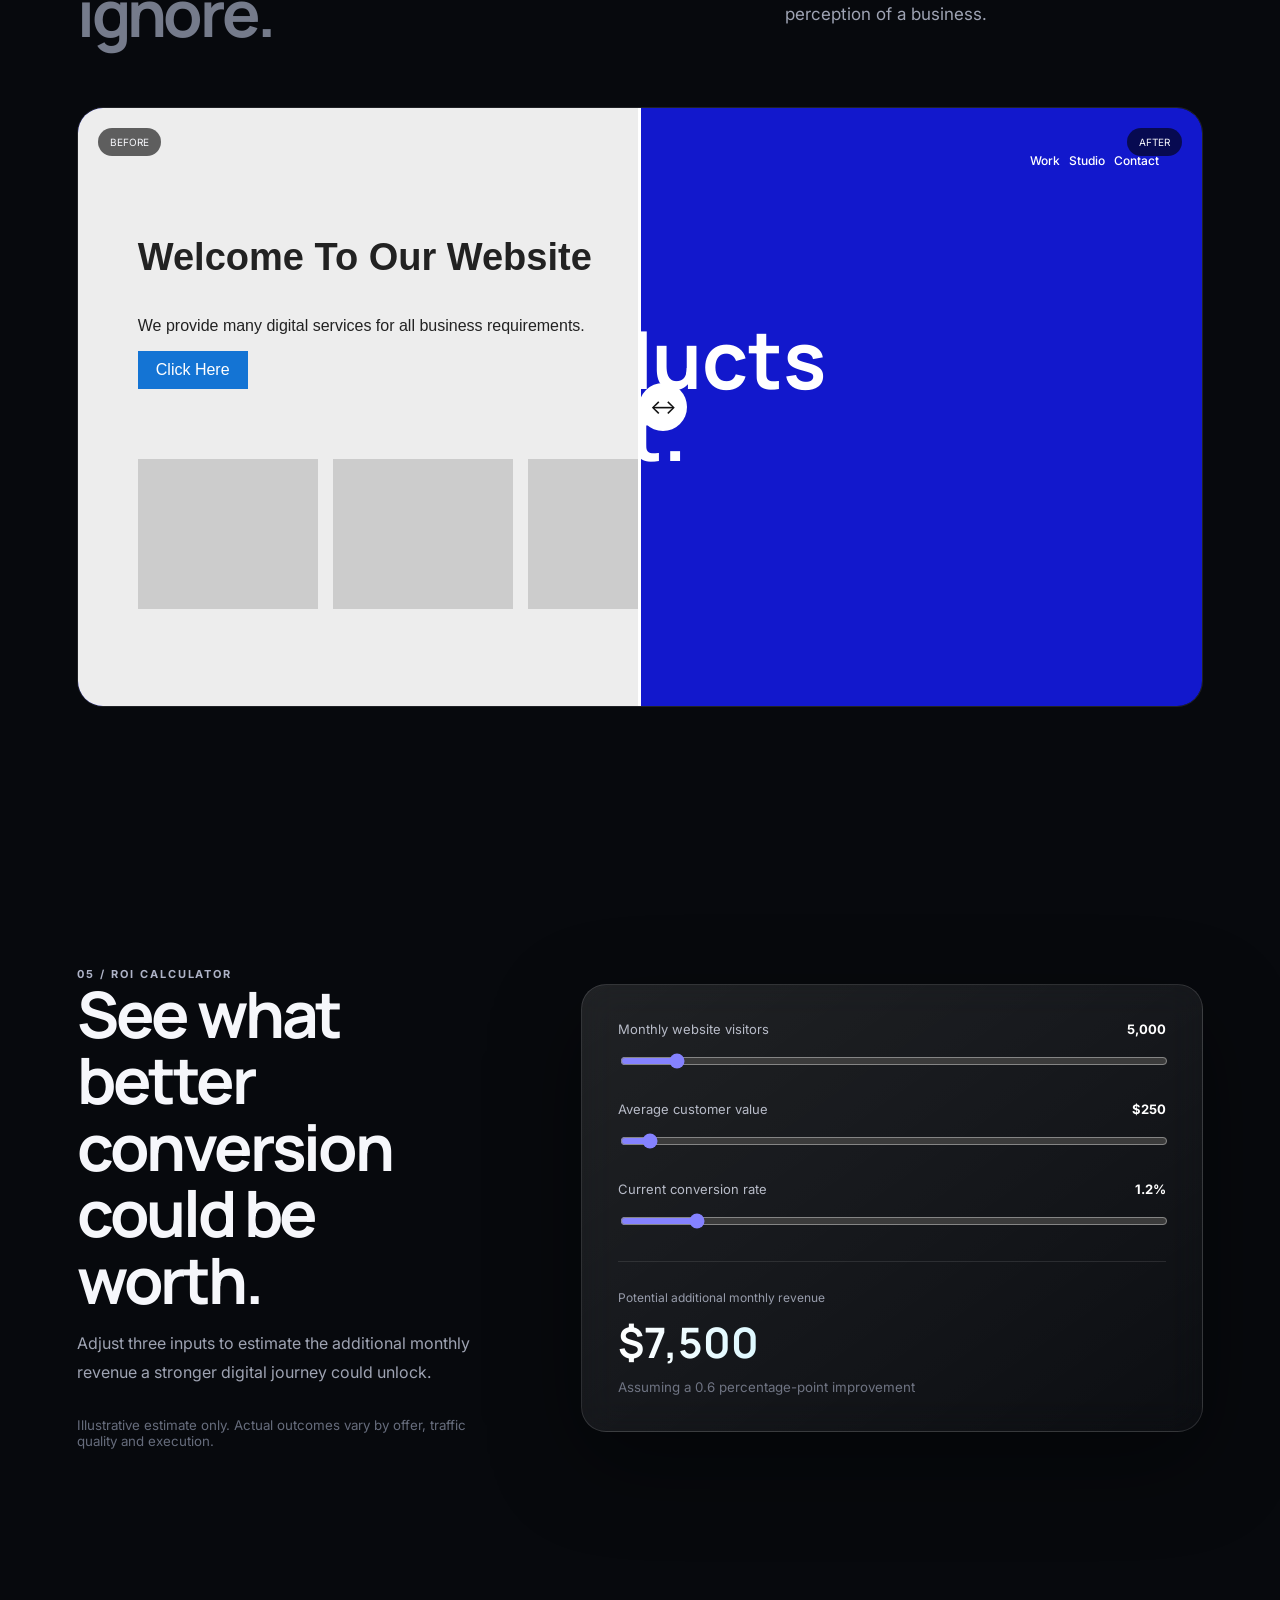
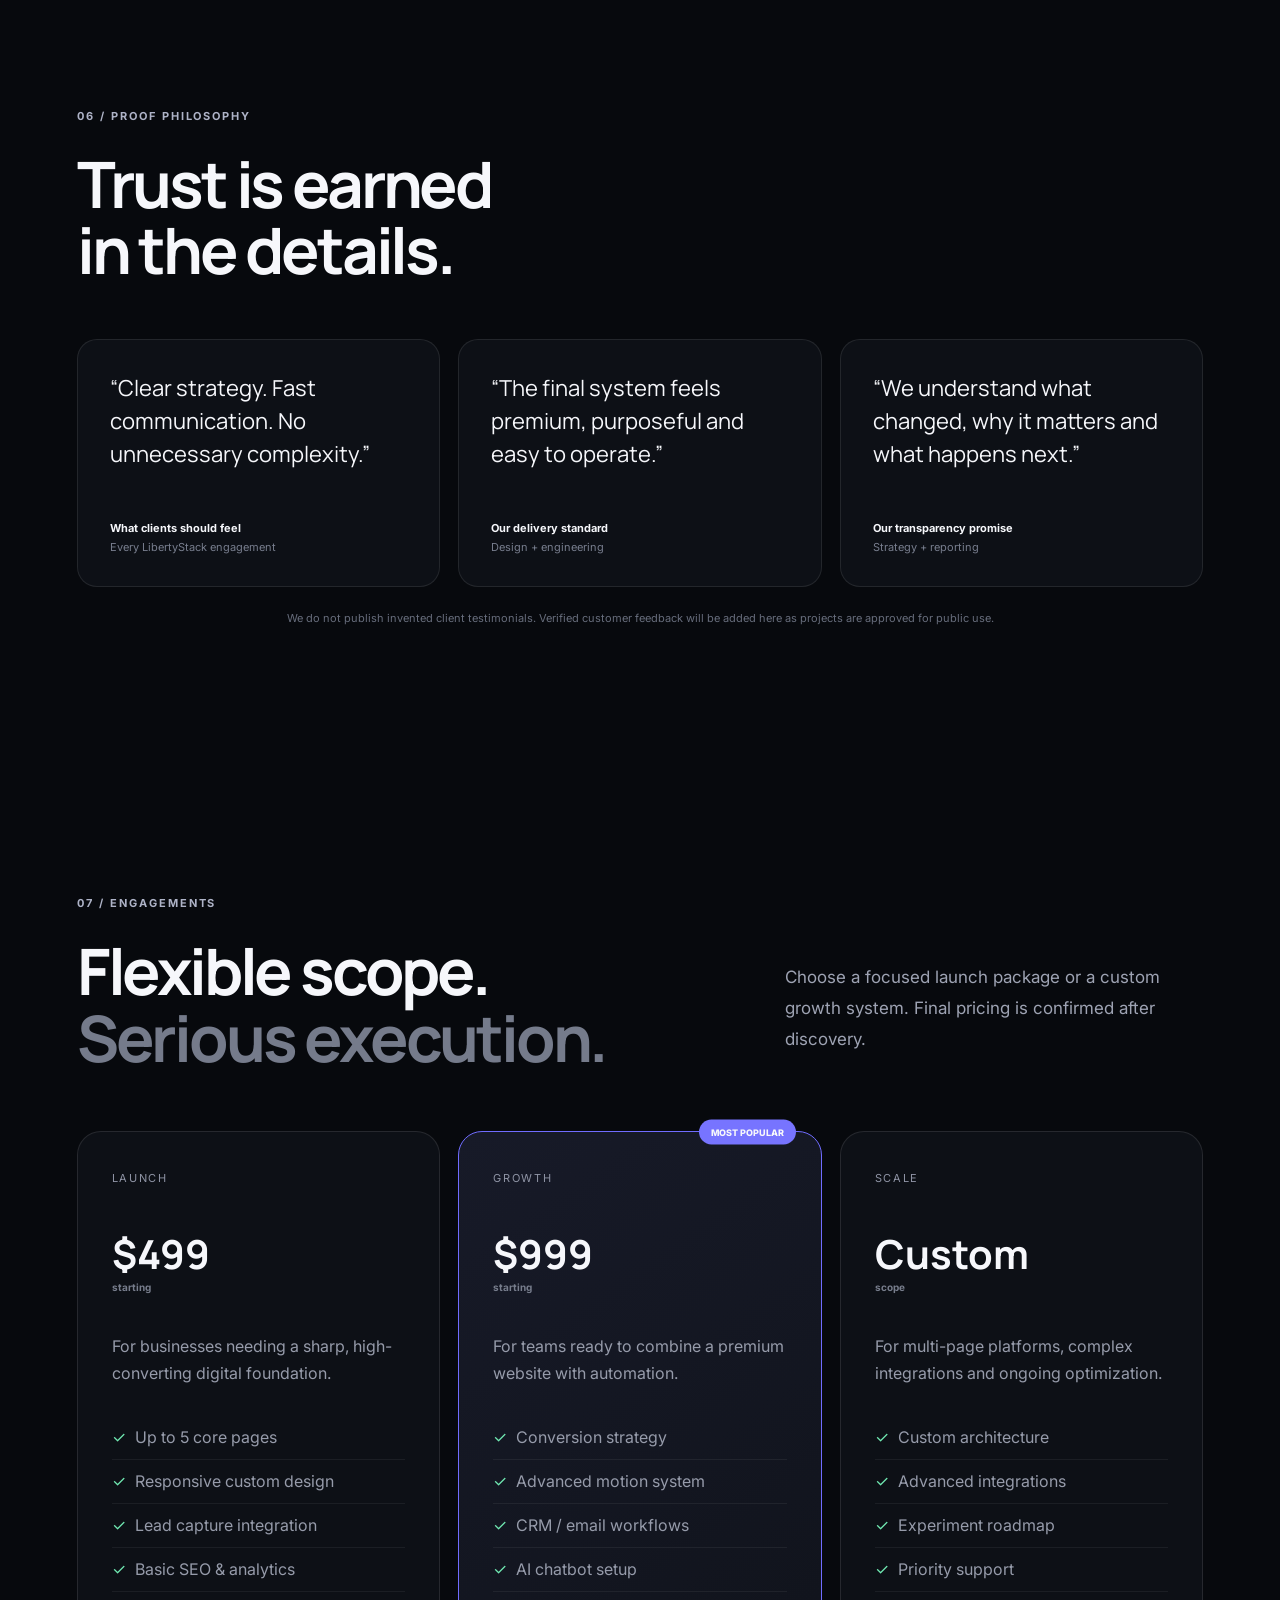
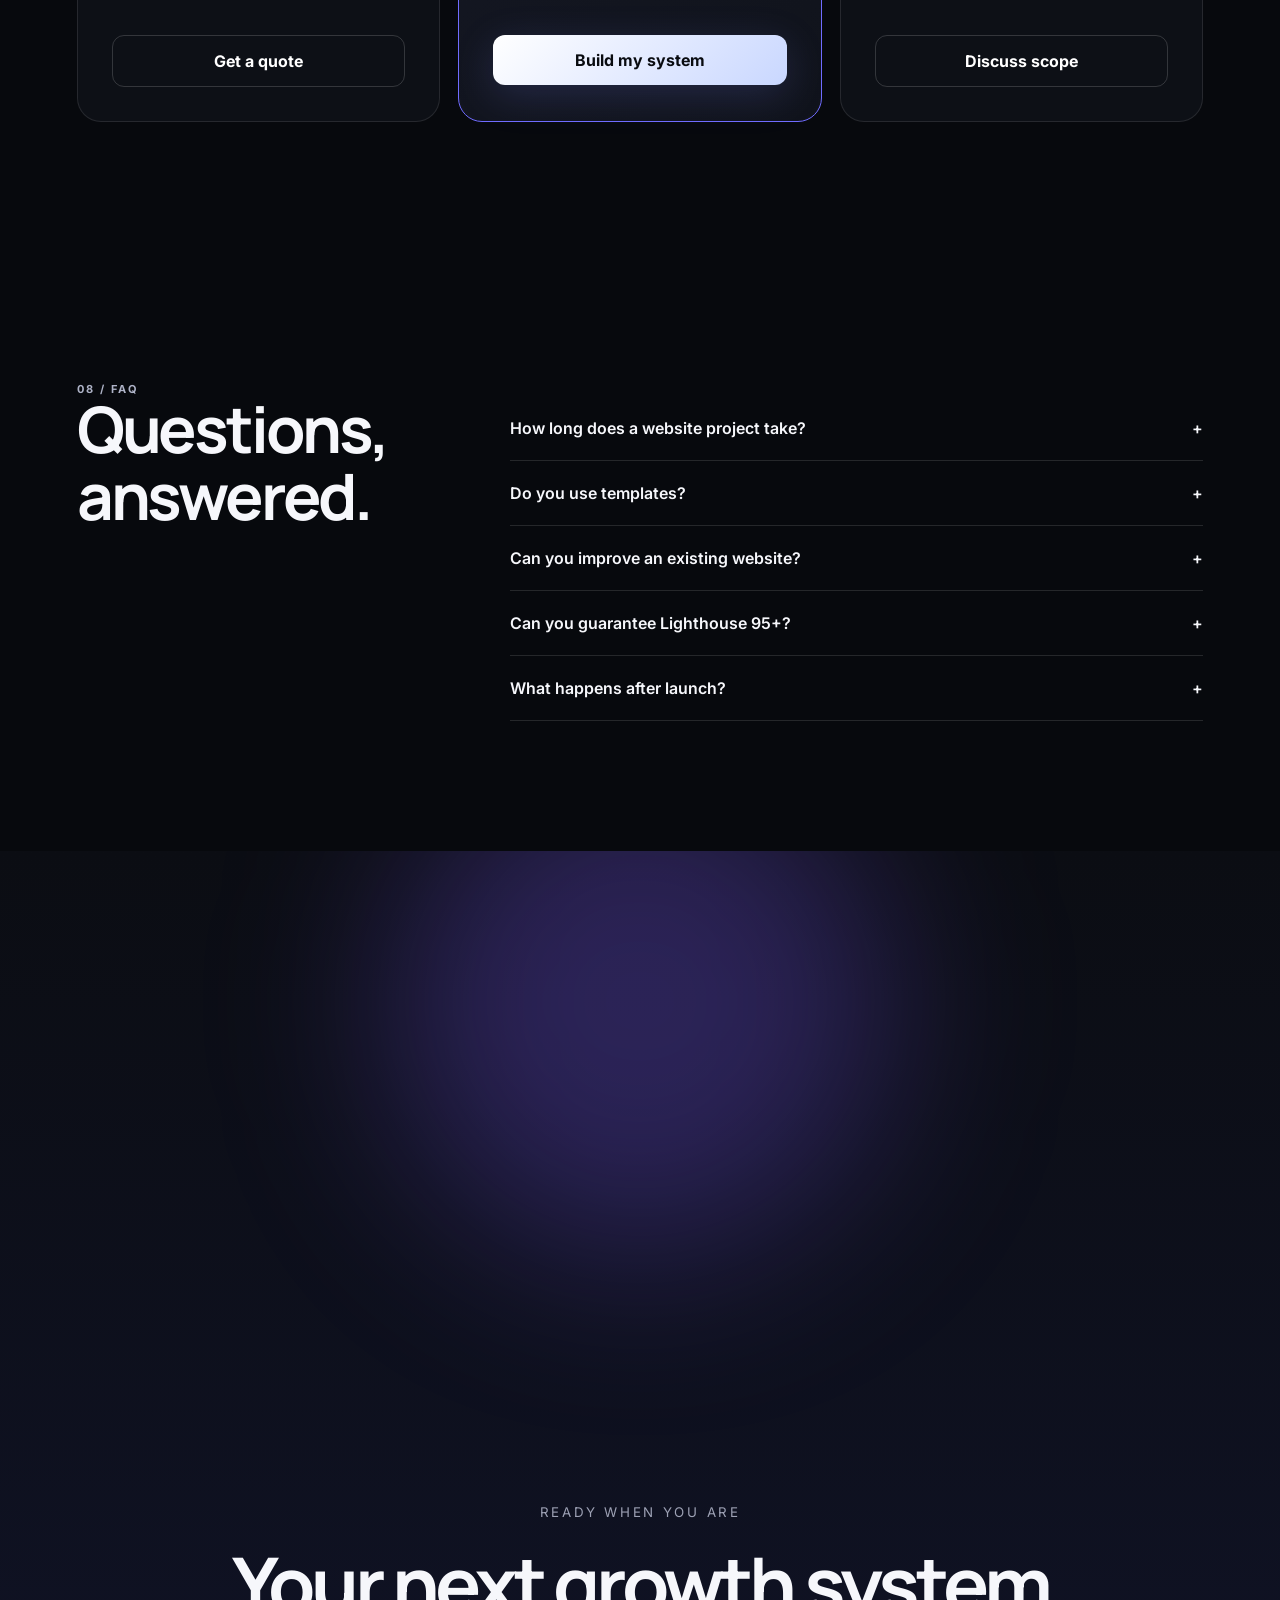
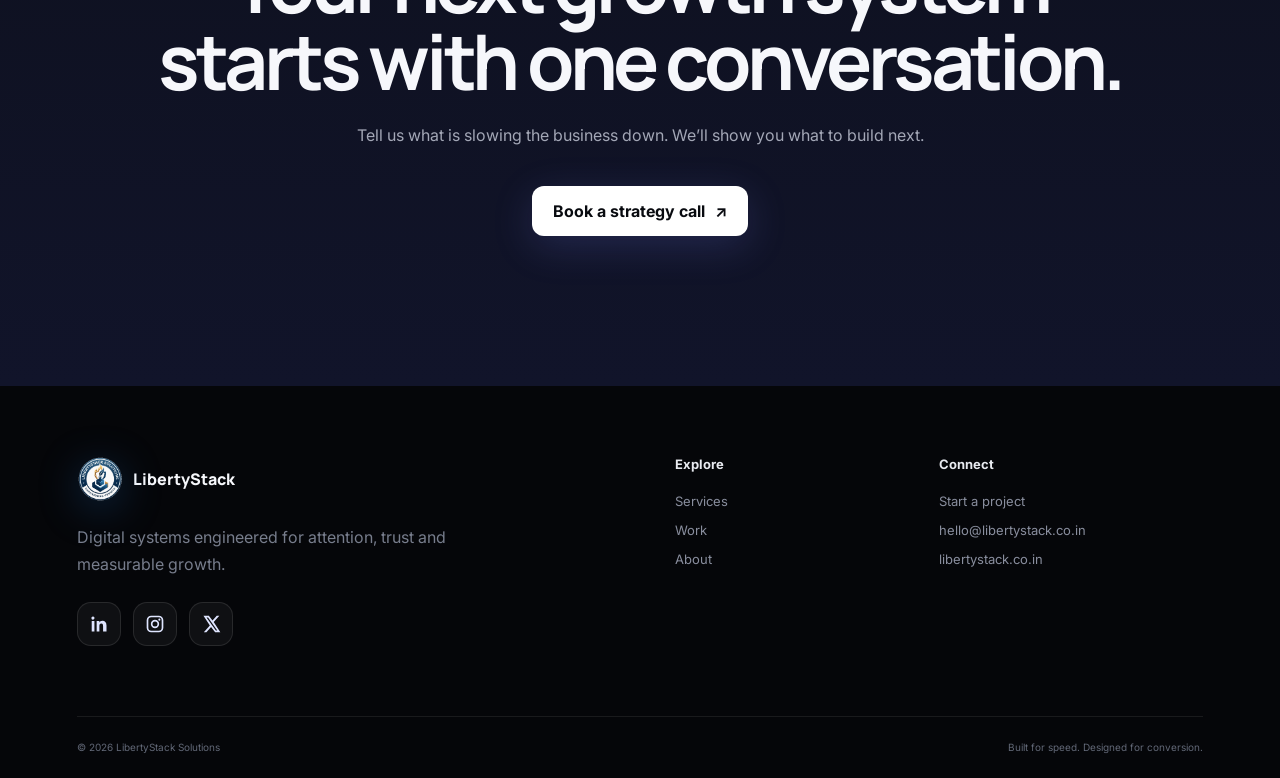
==== commit 1febb38c: "Add files via upload" ====
--- a/index.html
+++ b/index.html
@@ -1,4 +1,4 @@
-<!doctype html><html lang="en"><head><meta charset="utf-8"><meta name="viewport" content="width=device-width,initial-scale=1"><title>LibertyStack Solutions — Digital Systems That Convert</title><meta name="description" content="Premium websites, automation and digital growth systems engineered for modern businesses."><meta name="theme-color" content="#07090d"><link rel="preconnect" href="https://fonts.googleapis.com"><link rel="preconnect" href="https://fonts.gstatic.com" crossorigin><link href="https://fonts.googleapis.com/css2?family=Inter:wght@400;500;600;700;800&family=Manrope:wght@600;700;800&display=swap" rel="stylesheet"><link rel="stylesheet" href="assets/styles.css"><script type="application/ld+json">{"@context":"https://schema.org","@type":"ProfessionalService","name":"LibertyStack Solutions","url":"https://libertystack.co.in","email":"hello@libertystack.co.in","description":"Web design, development, automation and digital growth systems."}</script></head><body><div class="page-transition"></div><header class="site-header" id="siteHeader"><a class="brand" href="index.html" aria-label="LibertyStack Solutions home"><img class="brand-logo" src="assets/libertystack-logo.png" alt="LibertyStack Solutions logo" width="52" height="52"><span>LibertyStack</span></a><nav class="desktop-nav" aria-label="Primary"><a href="services.html">Services</a><a href="work.html">Work</a><a href="about.html">About</a><a href="contact.html">Contact</a></nav><a class="button button-small desktop-cta" href="contact.html#book">Book a strategy call</a><button class="menu-toggle" aria-label="Open menu" aria-expanded="false"><span></span><span></span></button></header><div class="mobile-menu" aria-hidden="true"><a href="services.html">Services</a><a href="work.html">Work</a><a href="about.html">About</a><a href="contact.html">Contact</a><a class="button" href="contact.html#book">Book a strategy call</a></div><main>
+<!doctype html><html lang="en"><head><meta charset="utf-8"><meta name="viewport" content="width=device-width,initial-scale=1"><title>LibertyStack Solutions — Digital Systems That Convert</title><meta name="description" content="Premium websites, automation and digital growth systems engineered for modern businesses."><meta name="theme-color" content="#07090d"><link rel="preconnect" href="https://fonts.googleapis.com"><link rel="preconnect" href="https://fonts.gstatic.com" crossorigin><link href="https://fonts.googleapis.com/css2?family=Inter:wght@400;500;600;700;800&family=Manrope:wght@600;700;800&display=swap" rel="stylesheet"><link rel="stylesheet" href="assets/styles.css"><script type="application/ld+json">{"@context":"https://schema.org","@type":"ProfessionalService","name":"LibertyStack Solutions","url":"https://libertystack.co.in","email":"hello@libertystack.co.in","description":"Web design, development, automation and digital growth systems."}</script></head><body><div class="page-transition"></div><header class="site-header" id="siteHeader"><a class="brand" href="index.html" aria-label="LibertyStack Solutions home"><img class="brand-logo" src="assets/libertystack-logo.png" alt="LibertyStack Solutions logo" width="52" height="52"><span>LibertyStack</span></a><nav class="desktop-nav" aria-label="Primary"><a href="services.html">Services</a><a href="work.html">Work</a><a href="about.html">About</a><a href="contact.html">Contact</a></nav><a class="button button-small desktop-cta calendly-link" href="https://calendly.com/ishant-libertystack/new-meeting" target="_blank" rel="noopener noreferrer">Book a strategy call</a><button class="menu-toggle" aria-label="Open menu" aria-expanded="false"><span></span><span></span></button></header><div class="mobile-menu" aria-hidden="true"><a href="services.html">Services</a><a href="work.html">Work</a><a href="about.html">About</a><a href="contact.html">Contact</a><a class="button calendly-link" href="https://calendly.com/ishant-libertystack/new-meeting" target="_blank" rel="noopener noreferrer">Book a strategy call</a></div><main>
 <section class="hero"><canvas id="networkGlobe" aria-hidden="true"></canvas><div class="gradient-orb orb-one"></div><div class="gradient-orb orb-two"></div><div class="hero-grid"></div><div class="hero-copy reveal"><div class="eyebrow"><span></span>Independent digital engineering studio</div><h1>We build digital experiences that <em>move business forward.</em></h1><p>Strategy, design, development and automation — combined into high-performance systems that turn attention into qualified demand.</p><div class="hero-actions"><a class="button" href="contact.html#book">Build with LibertyStack <span>↗</span></a><a class="text-link" href="work.html">Explore our work <span>→</span></a></div><div class="hero-proof"><div><b>95+</b><span>Performance target</span></div><div><b>3×</b><span>Faster launch cycles</span></div><div><b>24/7</b><span>Automated lead capture</span></div></div></div><div class="hero-console glass-card tilt reveal"><div class="console-top"><span></span><span></span><span></span><small>growth-system.live</small></div><div class="console-metric"><small>Qualified pipeline</small><b>$8.7K</b><span class="positive">+38.2%</span></div><div class="mini-chart"><i style="--h:24%"></i><i style="--h:32%"></i><i style="--h:27%"></i><i style="--h:48%"></i><i style="--h:61%"></i><i style="--h:56%"></i><i style="--h:79%"></i><i style="--h:92%"></i></div><div class="console-row"><span><i class="status-dot"></i> Website</span><b>Converting</b></div><div class="console-row"><span><i class="status-dot"></i> Lead automation</span><b>Active</b></div><div class="console-row"><span><i class="status-dot"></i> AI qualification</span><b>Learning</b></div></div><div class="scroll-note">Scroll to explore <span>↓</span></div></section>
 <section class="logo-strip"><span>Built for ambitious teams in</span><div><b>HEALTH</b><b>BEAUTY</b><b>FITNESS</b><b>HOSPITALITY</b><b>PROFESSIONAL SERVICES</b></div></section>
 <section class="section intro-section"><div class="section-label reveal">01 / The shift</div><div class="split-heading reveal"><h2>A website should not sit there.<br><span>It should sell, qualify and scale.</span></h2><p>Most businesses lose leads through weak positioning, generic design and disconnected follow-up. LibertyStack replaces that friction with one integrated growth system.</p></div><div class="system-track reveal"><div class="system-node"><b>01</b><h3>Attract</h3><p>Premium design and clear positioning earn the first click.</p></div><div class="system-line"></div><div class="system-node"><b>02</b><h3>Convert</h3><p>Strategic journeys turn curiosity into meaningful action.</p></div><div class="system-line"></div><div class="system-node"><b>03</b><h3>Automate</h3><p>Smart workflows respond, qualify and follow up at speed.</p></div></div></section>
@@ -9,7 +9,7 @@
 <section class="section testimonials"><div class="section-label reveal">06 / Proof philosophy</div><div class="section-head reveal"><h2>Trust is earned<br>in the details.</h2></div><div class="testimonial-grid"><blockquote class="reveal"><p>“Clear strategy. Fast communication. No unnecessary complexity.”</p><footer><b>What clients should feel</b><span>Every LibertyStack engagement</span></footer></blockquote><blockquote class="reveal"><p>“The final system feels premium, purposeful and easy to operate.”</p><footer><b>Our delivery standard</b><span>Design + engineering</span></footer></blockquote><blockquote class="reveal"><p>“We understand what changed, why it matters and what happens next.”</p><footer><b>Our transparency promise</b><span>Strategy + reporting</span></footer></blockquote></div><p class="honesty-note reveal">We do not publish invented client testimonials. Verified customer feedback will be added here as projects are approved for public use.</p></section>
 <section class="section pricing"><div class="section-label reveal">07 / Engagements</div><div class="split-heading reveal"><h2>Flexible scope.<br><span>Serious execution.</span></h2><p>Choose a focused launch package or a custom growth system. Final pricing is confirmed after discovery.</p></div><div class="pricing-grid"><article class="price-card reveal"><span>Launch</span><h3>$499<small>starting</small></h3><p>For businesses needing a sharp, high-converting digital foundation.</p><ul><li>Up to 5 core pages</li><li>Responsive custom design</li><li>Lead capture integration</li><li>Basic SEO & analytics</li></ul><a class="button button-outline" href="contact.html?package=launch">Get a quote</a></article><article class="price-card featured reveal"><div class="popular">Most popular</div><span>Growth</span><h3>$999<small>starting</small></h3><p>For teams ready to combine a premium website with automation.</p><ul><li>Conversion strategy</li><li>Advanced motion system</li><li>CRM / email workflows</li><li>AI chatbot setup</li></ul><a class="button" href="contact.html?package=growth">Build my system</a></article><article class="price-card reveal"><span>Scale</span><h3>Custom<small>scope</small></h3><p>For multi-page platforms, complex integrations and ongoing optimization.</p><ul><li>Custom architecture</li><li>Advanced integrations</li><li>Experiment roadmap</li><li>Priority support</li></ul><a class="button button-outline" href="contact.html?package=scale">Discuss scope</a></article></div></section>
 <section class="section faq"><div class="section-label reveal">08 / FAQ</div><div class="faq-layout"><h2 class="reveal">Questions,<br>answered.</h2><div class="accordion reveal"><details><summary>How long does a website project take?<span>+</span></summary><p>Focused websites typically take 3–6 weeks. Larger platforms and automation systems are scoped around complexity, integrations and approval speed.</p></details><details><summary>Do you use templates?<span>+</span></summary><p>We may use proven technical foundations, but the strategy, interface, content hierarchy and visual system are shaped around your business.</p></details><details><summary>Can you improve an existing website?<span>+</span></summary><p>Yes. We can redesign the complete experience or improve high-impact pages, conversion paths, performance and automation in phases.</p></details><details><summary>Can you guarantee Lighthouse 95+?<span>+</span></summary><p>We engineer toward 95+ using lightweight assets, semantic code and careful loading. Scores can vary by hosting, third-party scripts, device and network conditions.</p></details><details><summary>What happens after launch?<span>+</span></summary><p>You receive handover guidance, deployment support and an optional optimization plan for ongoing content, experiments and automation.</p></details></div></div></section>
-<section class="final-cta"><div class="gradient-orb orb-three"></div><small class="reveal">READY WHEN YOU ARE</small><h2 class="reveal">Your next growth system<br>starts with one conversation.</h2><p class="reveal">Tell us what is slowing the business down. We’ll show you what to build next.</p><a class="button button-light reveal" href="contact.html#book">Book a strategy call <span>↗</span></a></section>
+<section class="final-cta"><div class="gradient-orb orb-three"></div><small class="reveal">READY WHEN YOU ARE</small><h2 class="reveal">Your next growth system<br>starts with one conversation.</h2><p class="reveal">Tell us what is slowing the business down. We’ll show you what to build next.</p><a class="button button-light reveal calendly-link" href="https://calendly.com/ishant-libertystack/new-meeting" target="_blank" rel="noopener noreferrer">Book a strategy call <span>↗</span></a></section>
 </main><footer class="footer"><div><a class="brand" href="index.html"><img class="brand-logo" src="assets/libertystack-logo.png" alt="LibertyStack Solutions logo" width="52" height="52"><span>LibertyStack</span></a><p>Digital systems engineered for attention, trust and measurable growth.</p><div class="social-links" aria-label="Social media links">
 <a class="social-icon" href="https://www.linkedin.com/in/ishant-kumar-sharma" target="_blank" rel="noopener noreferrer" aria-label="LinkedIn">
 <svg viewBox="0 0 24 24" aria-hidden="true"><path d="M6.5 8.25H3.25V21H6.5V8.25ZM4.88 3A1.88 1.88 0 1 0 4.88 6.75 1.88 1.88 0 0 0 4.88 3ZM21 13.69C21 9.85 18.95 8.06 16.21 8.06c-2.21 0-3.2 1.22-3.75 2.07V8.25H9.21V21h3.25v-6.31c0-1.66.31-3.27 2.37-3.27 2.03 0 2.06 1.9 2.06 3.38V21H21v-7.31Z"/></svg>
--- a/assets/styles.css
+++ b/assets/styles.css
@@ -21,3 +21,7 @@
 body.page-leaving .page-transition{opacity:1;backdrop-filter:blur(14px)}
 body.page-leaving>main,body.page-leaving>.site-header,body.page-leaving>.footer,body.page-leaving>.sticky-cta,body.page-leaving>.chat-launcher{opacity:.15;filter:blur(7px);transform:scale(.985)}
 @media(prefers-reduced-motion:reduce){.social-icon,.social-icon svg,.page-transition,body>main,body>.site-header,body>.footer{transition:none!important;animation:none!important}}
+
+
+/* LibertyStack logo */
+.brand-logo{width:52px;height:52px;object-fit:contain;flex:0 0 auto;filter:drop-shadow(0 8px 20px rgba(34,119,210,.28));transition:transform .3s ease,filter .3s ease}.brand:hover .brand-logo,.brand:focus-visible .brand-logo{transform:rotate(-4deg) scale(1.06);filter:drop-shadow(0 0 16px rgba(71,155,255,.55))}.site-header .brand{gap:11px}.footer .brand-logo{width:46px;height:46px}@media(max-width:600px){.brand-logo{width:44px;height:44px}.site-header .brand>span:last-child{display:none}}
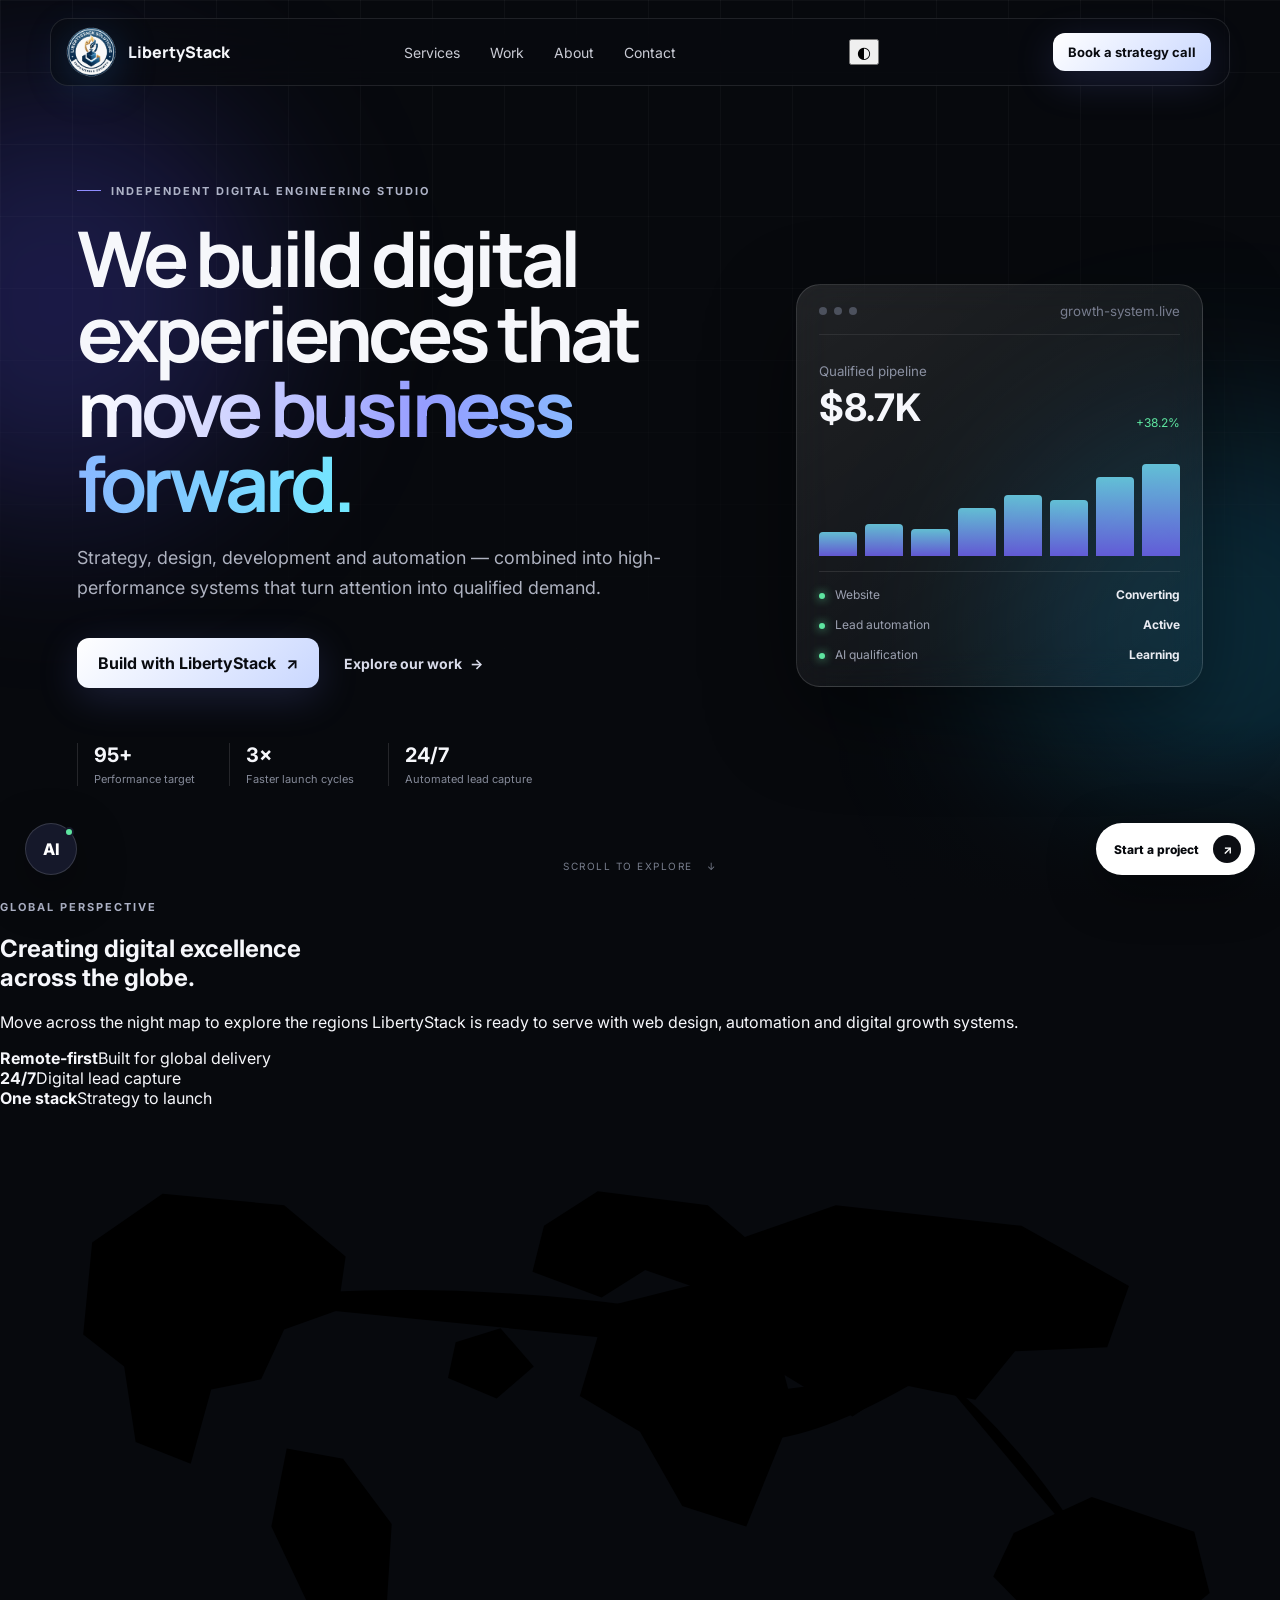
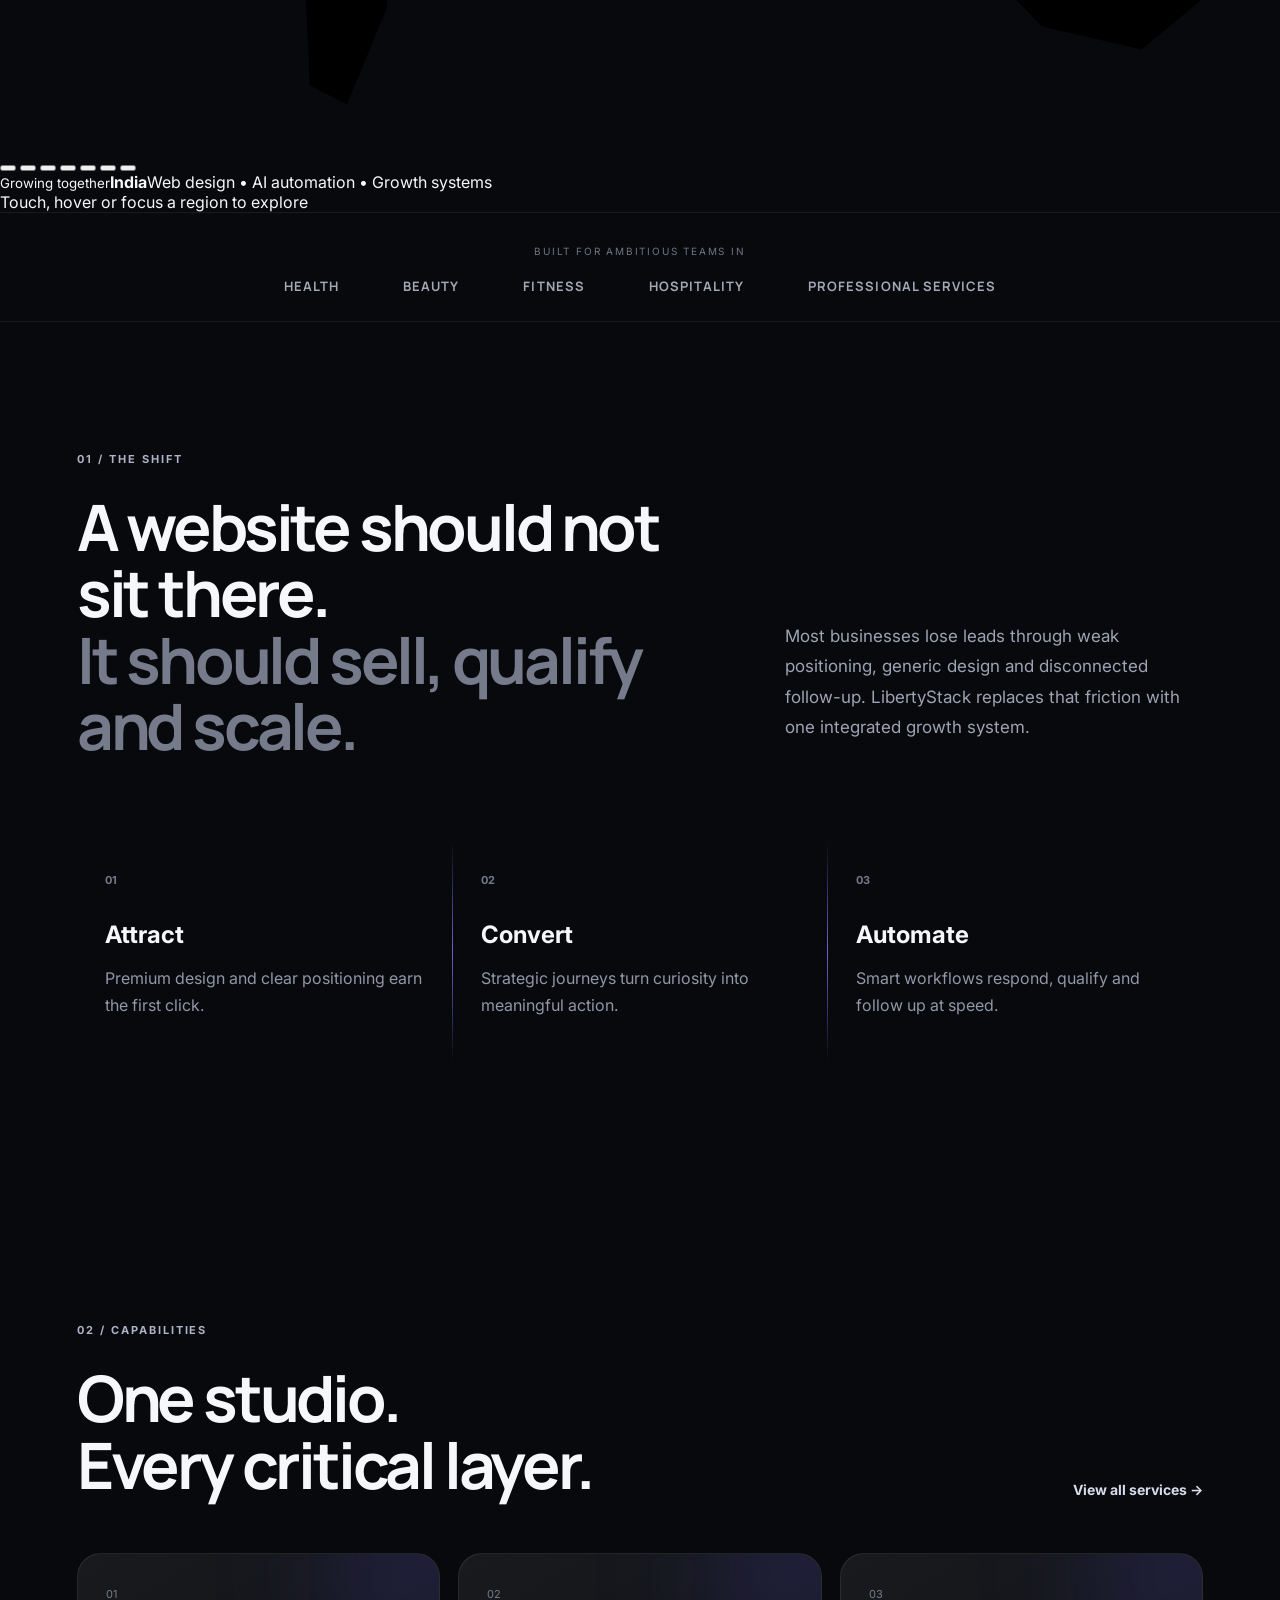
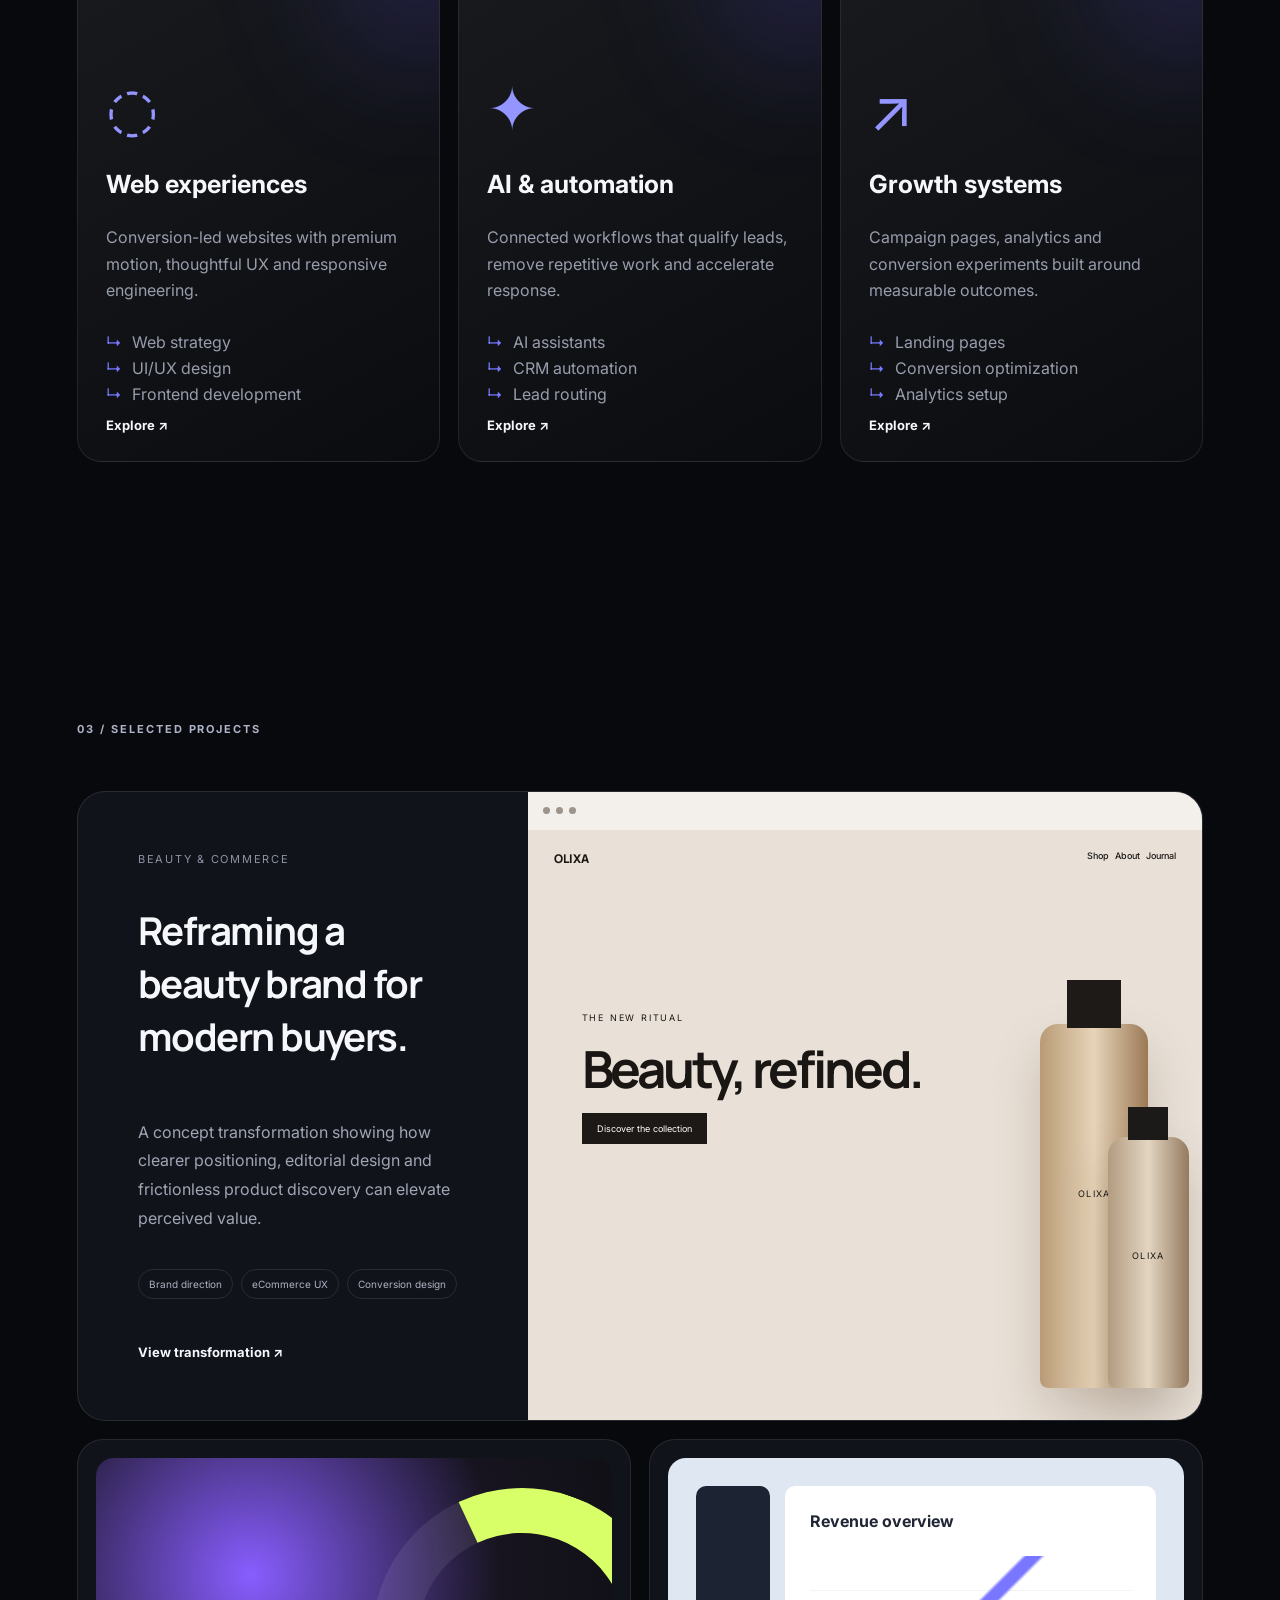
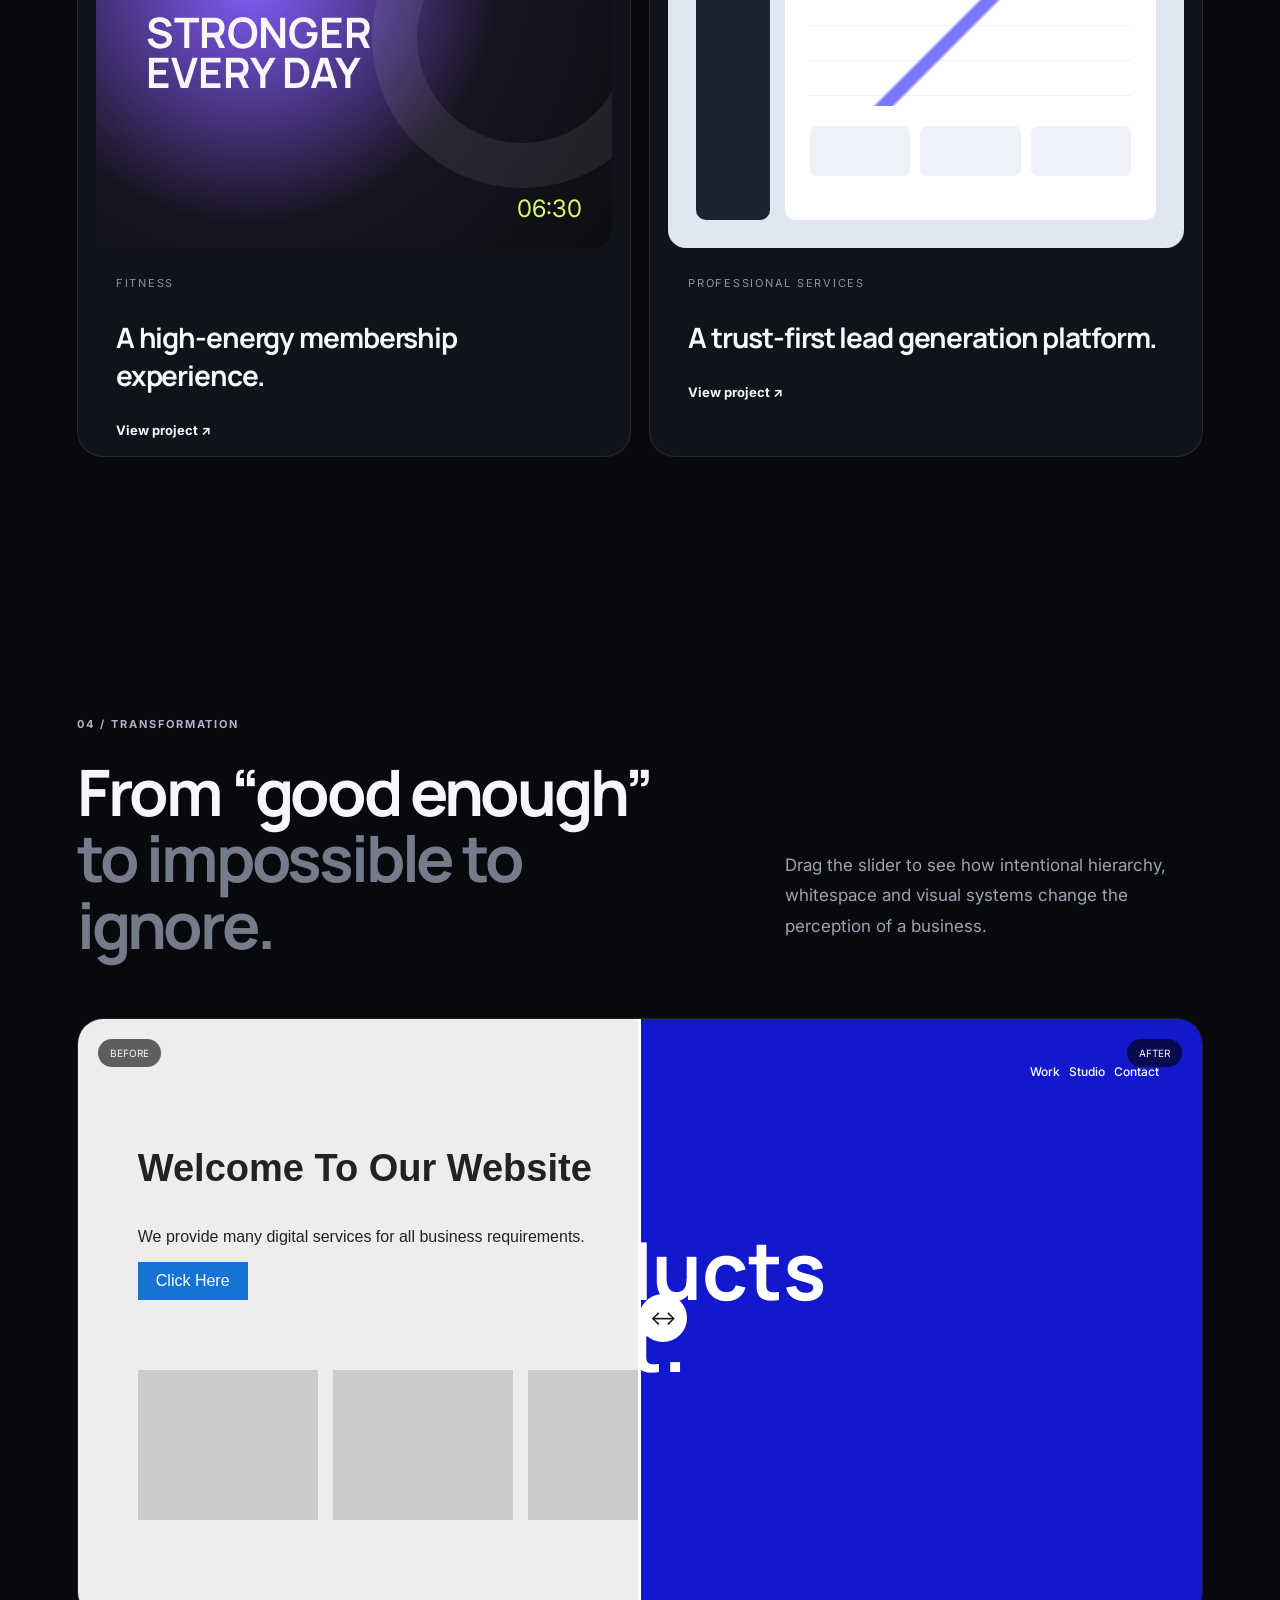
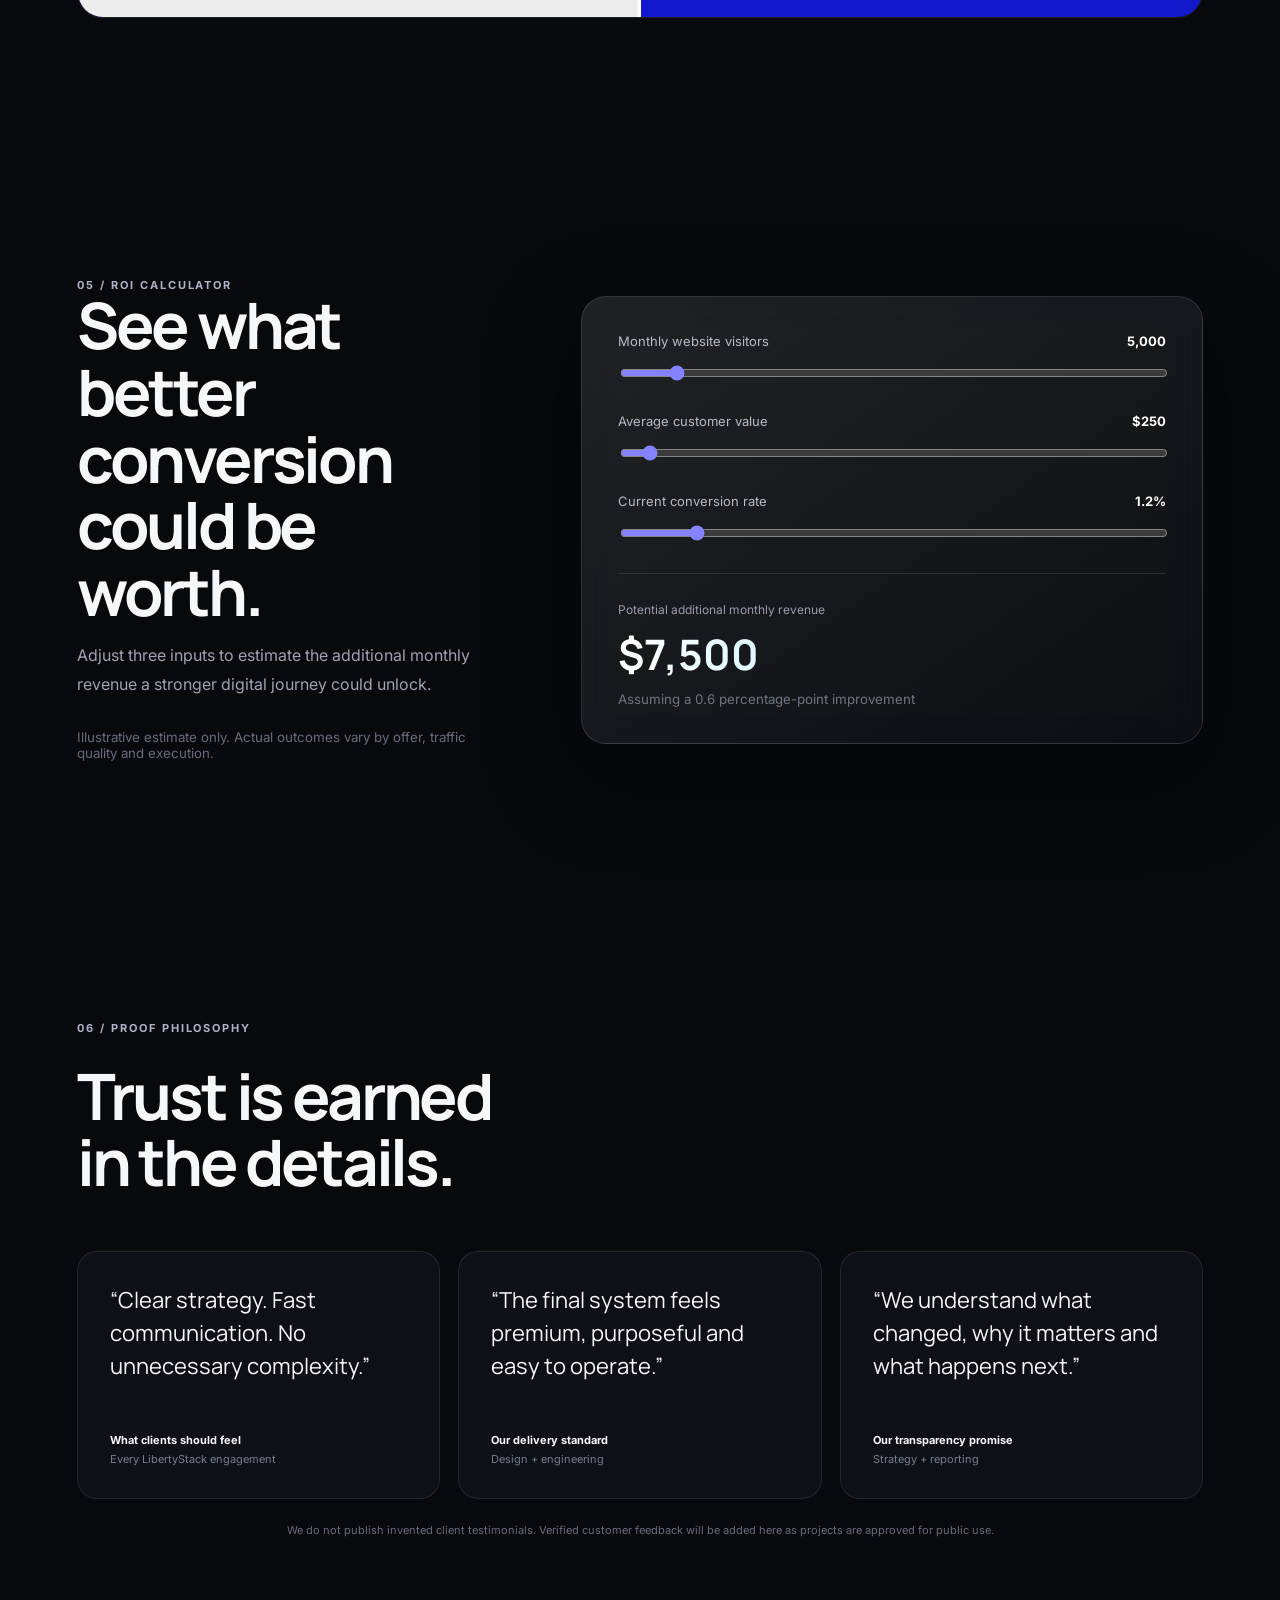
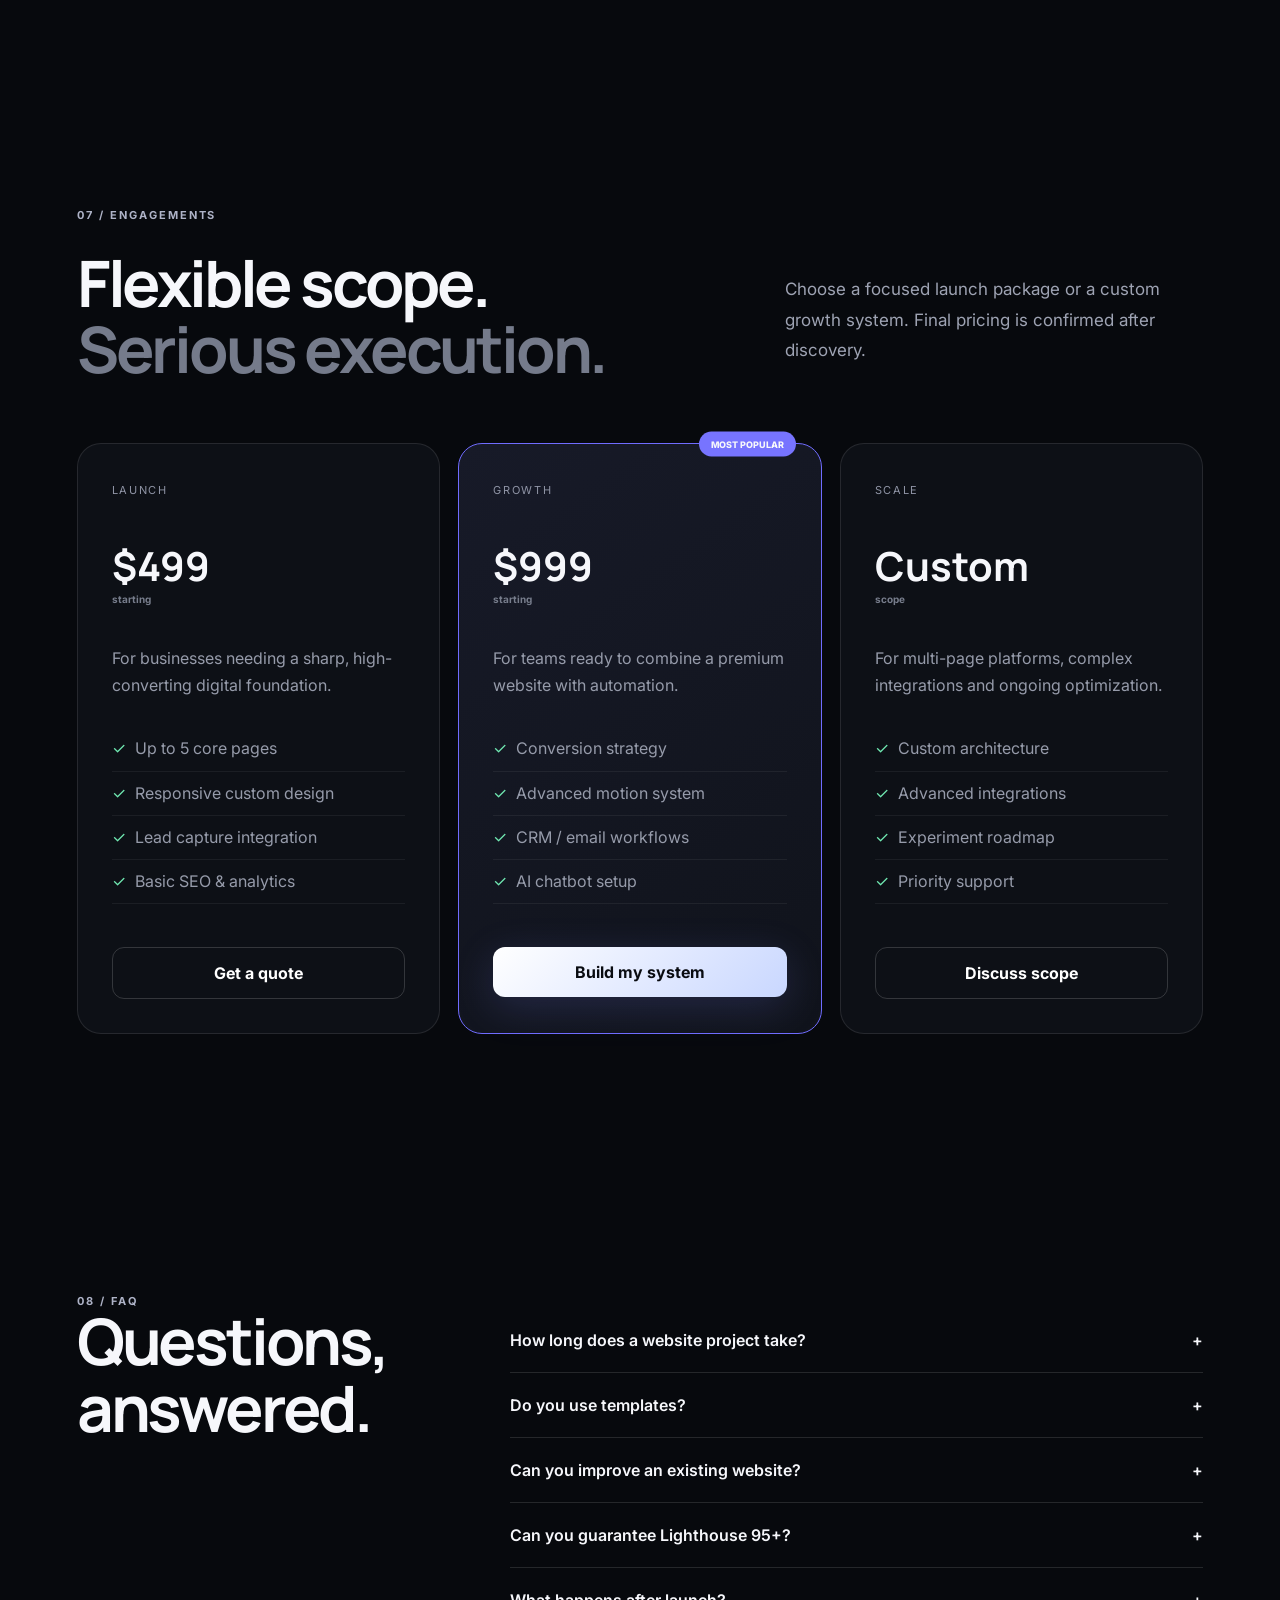
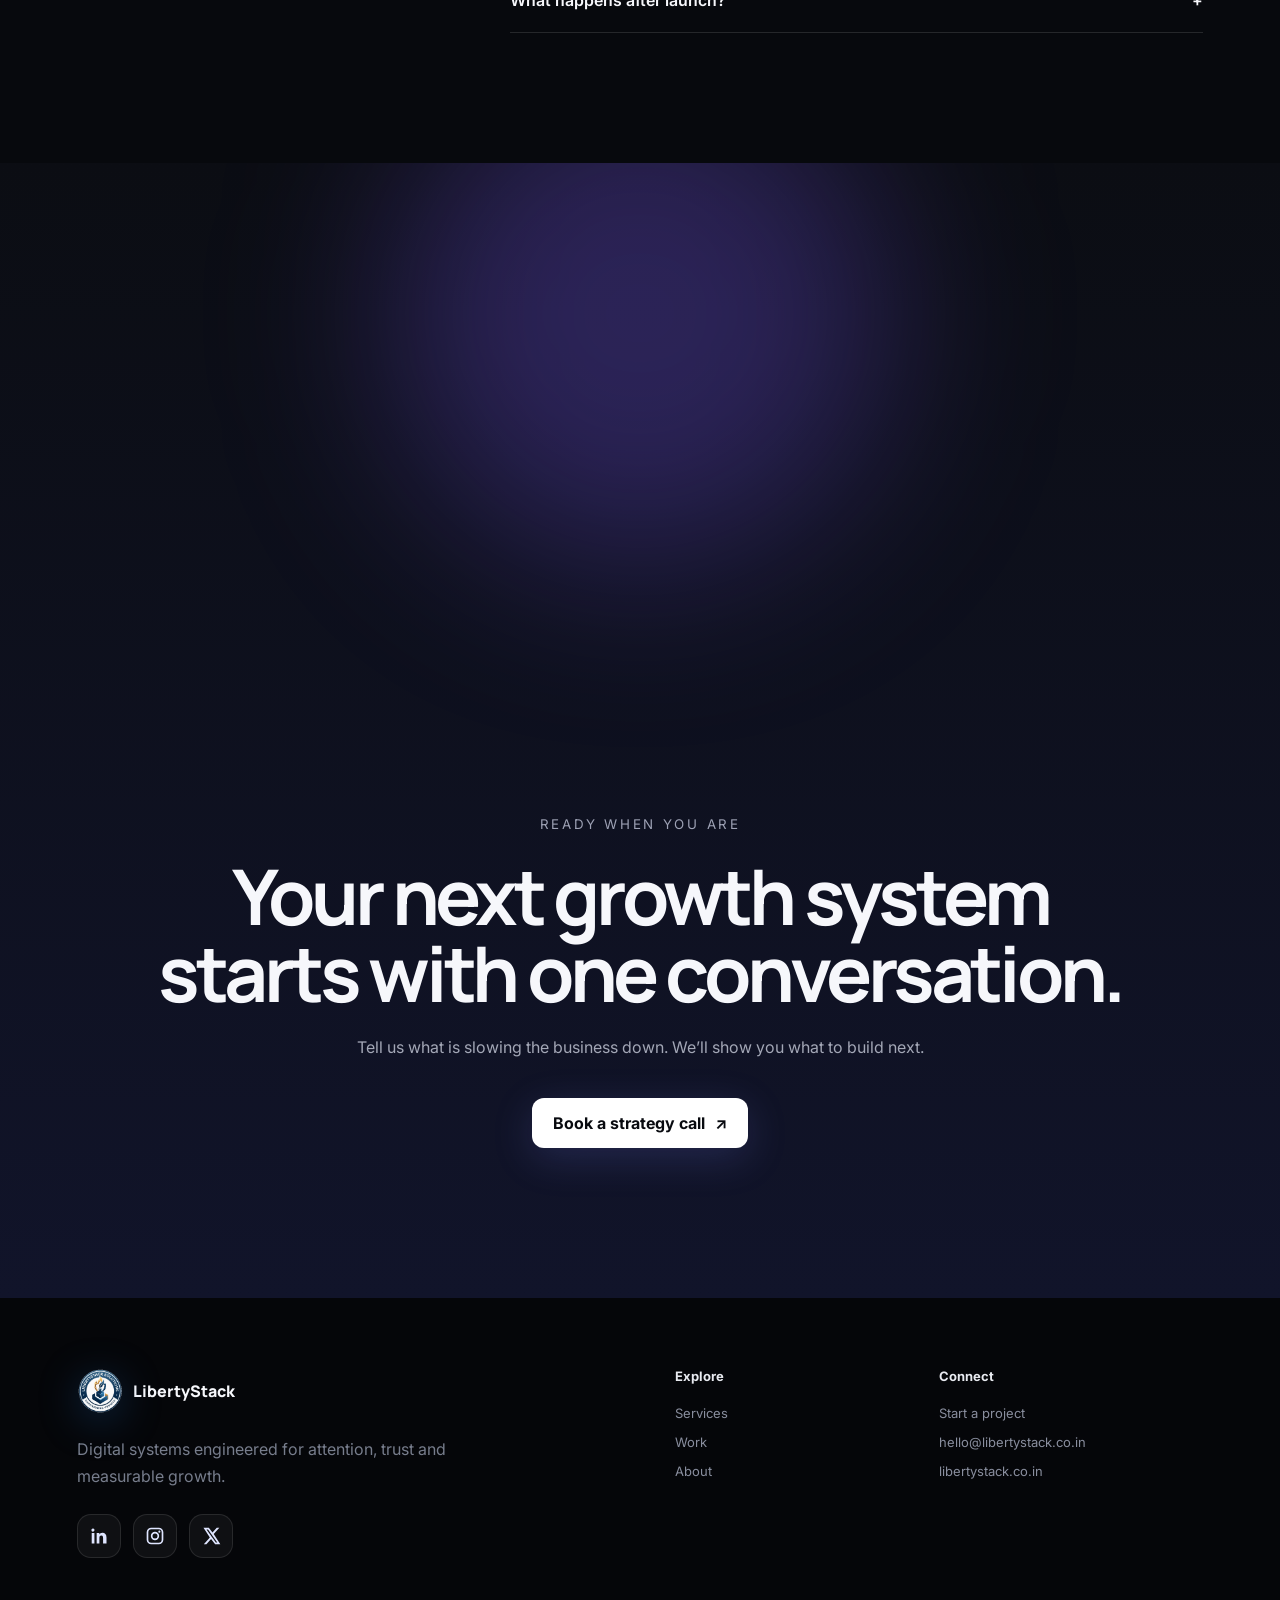
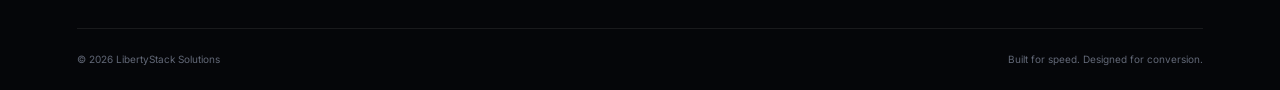
==== commit c32a9233: "Add files via upload" ====
--- a/index.html
+++ b/index.html
@@ -1,6 +1,40 @@
-<!doctype html><html lang="en"><head><meta charset="utf-8"><meta name="viewport" content="width=device-width,initial-scale=1"><title>LibertyStack Solutions — Digital Systems That Convert</title><meta name="description" content="Premium websites, automation and digital growth systems engineered for modern businesses."><meta name="theme-color" content="#07090d"><link rel="preconnect" href="https://fonts.googleapis.com"><link rel="preconnect" href="https://fonts.gstatic.com" crossorigin><link href="https://fonts.googleapis.com/css2?family=Inter:wght@400;500;600;700;800&family=Manrope:wght@600;700;800&display=swap" rel="stylesheet"><link rel="stylesheet" href="assets/styles.css"><script type="application/ld+json">{"@context":"https://schema.org","@type":"ProfessionalService","name":"LibertyStack Solutions","url":"https://libertystack.co.in","email":"hello@libertystack.co.in","description":"Web design, development, automation and digital growth systems."}</script></head><body><div class="page-transition"></div><header class="site-header" id="siteHeader"><a class="brand" href="index.html" aria-label="LibertyStack Solutions home"><img class="brand-logo" src="assets/libertystack-logo.png" alt="LibertyStack Solutions logo" width="52" height="52"><span>LibertyStack</span></a><nav class="desktop-nav" aria-label="Primary"><a href="services.html">Services</a><a href="work.html">Work</a><a href="about.html">About</a><a href="contact.html">Contact</a></nav><a class="button button-small desktop-cta calendly-link" href="https://calendly.com/ishant-libertystack/new-meeting" target="_blank" rel="noopener noreferrer">Book a strategy call</a><button class="menu-toggle" aria-label="Open menu" aria-expanded="false"><span></span><span></span></button></header><div class="mobile-menu" aria-hidden="true"><a href="services.html">Services</a><a href="work.html">Work</a><a href="about.html">About</a><a href="contact.html">Contact</a><a class="button calendly-link" href="https://calendly.com/ishant-libertystack/new-meeting" target="_blank" rel="noopener noreferrer">Book a strategy call</a></div><main>
+<!doctype html><html lang="en"><head><meta charset="utf-8"><meta name="viewport" content="width=device-width,initial-scale=1"><title>LibertyStack Solutions — Digital Systems That Convert</title><meta name="description" content="Premium websites, automation and digital growth systems engineered for modern businesses."><meta name="theme-color" content="#07090d"><link rel="preconnect" href="https://fonts.googleapis.com"><link rel="preconnect" href="https://fonts.gstatic.com" crossorigin><link href="https://fonts.googleapis.com/css2?family=Inter:wght@400;500;600;700;800&family=Manrope:wght@600;700;800&display=swap" rel="stylesheet"><script>try{const t=localStorage.getItem("ls-theme")||"system";const d=t==="system"?(matchMedia("(prefers-color-scheme: dark)").matches?"dark":"light"):t;document.documentElement.dataset.theme=d;document.documentElement.dataset.themePreference=t}catch(e){}</script><link rel="stylesheet" href="assets/styles.css"><script type="application/ld+json">{"@context":"https://schema.org","@type":"ProfessionalService","name":"LibertyStack Solutions","url":"https://libertystack.co.in","email":"hello@libertystack.co.in","description":"Web design, development, automation and digital growth systems."}</script></head><body><div class="page-transition"></div><header class="site-header" id="siteHeader"><a class="brand" href="index.html" aria-label="LibertyStack Solutions home"><img class="brand-logo" src="assets/libertystack-logo.png" alt="LibertyStack Solutions logo" width="52" height="52"><span>LibertyStack</span></a><nav class="desktop-nav" aria-label="Primary"><a href="services.html">Services</a><a href="work.html">Work</a><a href="about.html">About</a><a href="contact.html">Contact</a></nav><button class="theme-toggle" type="button" aria-label="Change color theme" title="Theme: system"><span class="theme-icon" aria-hidden="true">◐</span></button><a class="button button-small desktop-cta calendly-link" href="https://calendly.com/ishant-libertystack/new-meeting" target="_blank" rel="noopener noreferrer">Book a strategy call</a><button class="menu-toggle" aria-label="Open menu" aria-expanded="false"><span></span><span></span></button></header><div class="mobile-menu" aria-hidden="true"><a href="services.html">Services</a><a href="work.html">Work</a><a href="about.html">About</a><a href="contact.html">Contact</a><a class="button calendly-link" href="https://calendly.com/ishant-libertystack/new-meeting" target="_blank" rel="noopener noreferrer">Book a strategy call</a></div><main>
 <section class="hero"><canvas id="networkGlobe" aria-hidden="true"></canvas><div class="gradient-orb orb-one"></div><div class="gradient-orb orb-two"></div><div class="hero-grid"></div><div class="hero-copy reveal"><div class="eyebrow"><span></span>Independent digital engineering studio</div><h1>We build digital experiences that <em>move business forward.</em></h1><p>Strategy, design, development and automation — combined into high-performance systems that turn attention into qualified demand.</p><div class="hero-actions"><a class="button" href="contact.html#book">Build with LibertyStack <span>↗</span></a><a class="text-link" href="work.html">Explore our work <span>→</span></a></div><div class="hero-proof"><div><b>95+</b><span>Performance target</span></div><div><b>3×</b><span>Faster launch cycles</span></div><div><b>24/7</b><span>Automated lead capture</span></div></div></div><div class="hero-console glass-card tilt reveal"><div class="console-top"><span></span><span></span><span></span><small>growth-system.live</small></div><div class="console-metric"><small>Qualified pipeline</small><b>$8.7K</b><span class="positive">+38.2%</span></div><div class="mini-chart"><i style="--h:24%"></i><i style="--h:32%"></i><i style="--h:27%"></i><i style="--h:48%"></i><i style="--h:61%"></i><i style="--h:56%"></i><i style="--h:79%"></i><i style="--h:92%"></i></div><div class="console-row"><span><i class="status-dot"></i> Website</span><b>Converting</b></div><div class="console-row"><span><i class="status-dot"></i> Lead automation</span><b>Active</b></div><div class="console-row"><span><i class="status-dot"></i> AI qualification</span><b>Learning</b></div></div><div class="scroll-note">Scroll to explore <span>↓</span></div></section>
-<section class="logo-strip"><span>Built for ambitious teams in</span><div><b>HEALTH</b><b>BEAUTY</b><b>FITNESS</b><b>HOSPITALITY</b><b>PROFESSIONAL SERVICES</b></div></section>
+<section class="global-map-section" aria-labelledby="globalMapTitle">
+  <div class="global-map-copy reveal">
+    <div class="section-label">Global perspective</div>
+    <h2 id="globalMapTitle">Creating digital excellence<br><span>across the globe.</span></h2>
+    <p>Move across the night map to explore the regions LibertyStack is ready to serve with web design, automation and digital growth systems.</p>
+    <div class="map-stats"><div><b>Remote-first</b><span>Built for global delivery</span></div><div><b>24/7</b><span>Digital lead capture</span></div><div><b>One stack</b><span>Strategy to launch</span></div></div>
+  </div>
+  <div class="interactive-map reveal" id="interactiveMap" role="application" aria-label="Interactive world regions map">
+    <svg class="world-silhouette" viewBox="0 0 1000 500" aria-hidden="true">
+      <defs><filter id="mapGlow"><feGaussianBlur stdDeviation="7" result="blur"/><feMerge><feMergeNode in="blur"/><feMergeNode in="SourceGraphic"/></feMerge></filter></defs>
+      <g class="continents">
+        <path d="M72 105l55-38 95 9 48 40-6 42-42 15-18 39-39 8-16 58-43-17-9-59-32-25z"/>
+        <path d="M224 266l44 8 38 51-4 66-31 75-29-15-3-67-27-57z"/>
+        <path d="M425 92l42-27 86 11 35 30-28 25-55-5-35 22-54-20z"/>
+        <path d="M474 155l72-18 55 26 19 73-37 91-50-16-33-58-47-28z"/>
+        <path d="M567 106l86-30 145 16 84 47-17 48-72 3-31 38-58-12-38 25-54-33-45-43z"/>
+        <path d="M792 332l61-28 80 27 12 48-53 44-78-18-38-39z"/>
+        <path d="M356 183l35-11 26 30-29 25-38-16z"/>
+      </g>
+      <g class="city-lights">
+        <circle cx="150" cy="145" r="3"/><circle cx="205" cy="165" r="2"/><circle cx="270" cy="325" r="2"/><circle cx="480" cy="120" r="3"/><circle cx="525" cy="185" r="2"/><circle cx="600" cy="150" r="3"/><circle cx="675" cy="160" r="2"/><circle cx="744" cy="190" r="3"/><circle cx="824" cy="165" r="2"/><circle cx="860" cy="360" r="3"/>
+      </g>
+      <g class="connection-lines"><path d="M730 205Q610 75 485 120"/><path d="M730 205Q440 120 175 150"/><path d="M730 205Q800 260 860 360"/><path d="M730 205Q575 300 530 230"/></g>
+    </svg>
+    <button class="map-region india active" data-region="India" data-detail="Web design • AI automation • Growth systems" aria-label="Explore India"><span></span></button>
+    <button class="map-region north-america" data-region="North America" data-detail="Premium websites • Lead generation • Automation" aria-label="Explore North America"><span></span></button>
+    <button class="map-region europe" data-region="Europe" data-detail="Digital products • Conversion design • Strategy" aria-label="Explore Europe"><span></span></button>
+    <button class="map-region middle-east" data-region="Middle East" data-detail="Luxury digital presence • E-commerce • Growth" aria-label="Explore Middle East"><span></span></button>
+    <button class="map-region africa" data-region="Africa" data-detail="Scalable web systems • Brand platforms • Automation" aria-label="Explore Africa"><span></span></button>
+    <button class="map-region south-america" data-region="South America" data-detail="Web experiences • CRM workflows • Analytics" aria-label="Explore South America"><span></span></button>
+    <button class="map-region australia" data-region="Australia & Oceania" data-detail="Conversion websites • AI workflows • Support" aria-label="Explore Australia and Oceania"><span></span></button>
+    <div class="map-tooltip" id="mapTooltip"><small>Growing together</small><b>India</b><span>Web design • AI automation • Growth systems</span></div>
+    <div class="map-instruction">Touch, hover or focus a region to explore</div>
+  </div>
+</section><section class="logo-strip"><span>Built for ambitious teams in</span><div><b>HEALTH</b><b>BEAUTY</b><b>FITNESS</b><b>HOSPITALITY</b><b>PROFESSIONAL SERVICES</b></div></section>
 <section class="section intro-section"><div class="section-label reveal">01 / The shift</div><div class="split-heading reveal"><h2>A website should not sit there.<br><span>It should sell, qualify and scale.</span></h2><p>Most businesses lose leads through weak positioning, generic design and disconnected follow-up. LibertyStack replaces that friction with one integrated growth system.</p></div><div class="system-track reveal"><div class="system-node"><b>01</b><h3>Attract</h3><p>Premium design and clear positioning earn the first click.</p></div><div class="system-line"></div><div class="system-node"><b>02</b><h3>Convert</h3><p>Strategic journeys turn curiosity into meaningful action.</p></div><div class="system-line"></div><div class="system-node"><b>03</b><h3>Automate</h3><p>Smart workflows respond, qualify and follow up at speed.</p></div></div></section>
 <section class="section services-preview"><div class="section-label reveal">02 / Capabilities</div><div class="section-head reveal"><h2>One studio.<br>Every critical layer.</h2><a class="text-link" href="services.html">View all services →</a></div><div class="service-grid"><article class="service-card tilt reveal"><span class="service-number">01</span><div class="service-icon">◌</div><h3>Web experiences</h3><p>Conversion-led websites with premium motion, thoughtful UX and responsive engineering.</p><ul><li>Web strategy</li><li>UI/UX design</li><li>Frontend development</li></ul><a href="services.html#web">Explore <span>↗</span></a></article><article class="service-card tilt reveal"><span class="service-number">02</span><div class="service-icon">✦</div><h3>AI & automation</h3><p>Connected workflows that qualify leads, remove repetitive work and accelerate response.</p><ul><li>AI assistants</li><li>CRM automation</li><li>Lead routing</li></ul><a href="services.html#automation">Explore <span>↗</span></a></article><article class="service-card tilt reveal"><span class="service-number">03</span><div class="service-icon">↗</div><h3>Growth systems</h3><p>Campaign pages, analytics and conversion experiments built around measurable outcomes.</p><ul><li>Landing pages</li><li>Conversion optimization</li><li>Analytics setup</li></ul><a href="services.html#growth">Explore <span>↗</span></a></article></div></section>
 <section class="section showcase"><div class="section-label reveal">03 / Selected projects</div><div class="project project-large reveal"><div class="project-copy"><span>Beauty & commerce</span><h3>Reframing a beauty brand for modern buyers.</h3><p>A concept transformation showing how clearer positioning, editorial design and frictionless product discovery can elevate perceived value.</p><div class="tag-row"><i>Brand direction</i><i>eCommerce UX</i><i>Conversion design</i></div><a href="work.html">View transformation ↗</a></div><div class="browser-mock beauty-mock"><div class="browser-bar"><i></i><i></i><i></i></div><div class="mock-nav">OLIXA <span>Shop&nbsp;&nbsp; About&nbsp;&nbsp; Journal</span></div><div class="mock-beauty-copy"><small>THE NEW RITUAL</small><b>Beauty, refined.</b><button>Discover the collection</button></div><div class="bottle b1"></div><div class="bottle b2"></div></div></div><div class="project-pair"><article class="project-small reveal"><div class="fitness-visual"><div class="fitness-ring"></div><b>STRONGER<br>EVERY DAY</b><span>06:30</span></div><span>Fitness</span><h3>A high-energy membership experience.</h3><a href="work.html">View project ↗</a></article><article class="project-small reveal"><div class="dashboard-visual"><div class="dash-side"></div><div class="dash-main"><b>Revenue overview</b><div class="dash-chart"></div><div class="dash-boxes"><i></i><i></i><i></i></div></div></div><span>Professional services</span><h3>A trust-first lead generation platform.</h3><a href="work.html">View project ↗</a></article></div></section>
--- a/assets/styles.css
+++ b/assets/styles.css
@@ -1,4 +1,4 @@
-*{box-sizing:border-box}html{scroll-behavior:smooth}body{margin:0;background:#07090d;color:#f6f7fb;font-family:Inter,Arial,sans-serif;overflow-x:hidden}body.menu-open{overflow:hidden}::selection{background:#7c7cff;color:white}a{color:inherit;text-decoration:none}button,input,select,textarea{font:inherit}.site-header{position:fixed;z-index:100;top:18px;left:50%;transform:translateX(-50%);width:min(1180px,calc(100% - 32px));height:68px;padding:0 18px 0 14px;border:1px solid rgba(255,255,255,.1);background:rgba(9,11,16,.72);backdrop-filter:blur(22px);border-radius:18px;display:flex;align-items:center;justify-content:space-between;transition:.3s}.site-header.scrolled{top:8px;background:rgba(9,11,16,.9)}.brand{display:flex;align-items:center;gap:10px;font-family:Manrope;font-weight:800}.brand-mark{width:38px;height:38px;display:grid;place-items:center;background:linear-gradient(135deg,#8f7cff,#4be1ff);border-radius:12px;color:#080a0f;box-shadow:0 0 28px rgba(107,129,255,.28)}.desktop-nav{display:flex;gap:30px;font-size:14px;color:#c9cbd4}.desktop-nav a:hover{color:#fff}.button{display:inline-flex;align-items:center;justify-content:center;gap:10px;border:0;border-radius:12px;padding:15px 21px;background:linear-gradient(135deg,#fff,#c9d7ff);color:#090b10;font-weight:700;cursor:pointer;box-shadow:0 10px 40px rgba(120,134,255,.18);transition:transform .25s,box-shadow .25s}.button:hover{transform:translateY(-2px);box-shadow:0 15px 45px rgba(120,134,255,.3)}.button-small{padding:11px 15px;font-size:13px}.button-outline{background:transparent;color:#fff;border:1px solid rgba(255,255,255,.16);box-shadow:none}.button-light{background:#fff;color:#080a0f}.menu-toggle,.mobile-menu{display:none}.hero{min-height:100svh;position:relative;display:grid;grid-template-columns:1.1fr .7fr;gap:80px;align-items:center;padding:150px max(6vw,30px) 80px;overflow:hidden}.hero:after{content:"";position:absolute;inset:auto 0 0;height:180px;background:linear-gradient(transparent,#07090d);pointer-events:none}.hero-grid{position:absolute;inset:0;background-image:linear-gradient(rgba(255,255,255,.035) 1px,transparent 1px),linear-gradient(90deg,rgba(255,255,255,.035) 1px,transparent 1px);background-size:72px 72px;mask-image:linear-gradient(to bottom,black,transparent 80%)}#networkGlobe{position:absolute;inset:0 0 0 auto;width:62%;height:100%;opacity:.8}.gradient-orb{position:absolute;border-radius:50%;filter:blur(90px);pointer-events:none}.orb-one{width:420px;height:420px;background:rgba(92,83,255,.24);top:10%;left:-12%}.orb-two{width:440px;height:440px;background:rgba(28,194,255,.18);right:-12%;bottom:5%}.orb-three{width:500px;height:500px;background:rgba(125,92,255,.28);left:50%;top:20%;transform:translate(-50%,-50%)}.hero-copy{position:relative;z-index:2;max-width:760px}.eyebrow,.section-label{text-transform:uppercase;letter-spacing:.18em;font-size:11px;font-weight:700;color:#aeb3c7}.eyebrow{display:flex;align-items:center;gap:10px}.eyebrow span{width:24px;height:1px;background:#8f8cff}.hero h1,.page-hero h1{font-family:Manrope;margin:22px 0;font-size:clamp(48px,6vw,94px);line-height:.98;letter-spacing:-.055em}.hero h1 em,.page-hero h1 em{font-style:normal;background:linear-gradient(90deg,#fff,#959dff 45%,#72e8ff);-webkit-background-clip:text;color:transparent}.hero-copy>p,.page-hero>p{max-width:680px;color:#aeb2c0;font-size:clamp(17px,1.4vw,21px);line-height:1.7}.hero-actions{display:flex;align-items:center;gap:25px;margin-top:35px}.text-link{font-size:14px;font-weight:700;color:#d9dbea}.text-link span{margin-left:5px}.hero-proof{display:flex;gap:34px;margin-top:55px}.hero-proof div{display:flex;flex-direction:column;border-left:1px solid rgba(255,255,255,.12);padding-left:16px}.hero-proof b{font-size:20px}.hero-proof span{font-size:11px;color:#858a99;margin-top:5px}.glass-card{background:linear-gradient(145deg,rgba(255,255,255,.1),rgba(255,255,255,.025));border:1px solid rgba(255,255,255,.13);box-shadow:0 30px 90px rgba(0,0,0,.42);backdrop-filter:blur(18px)}.hero-console{position:relative;z-index:3;padding:18px 22px 24px;border-radius:24px;transform-style:preserve-3d}.console-top{display:flex;align-items:center;gap:7px;border-bottom:1px solid rgba(255,255,255,.08);padding-bottom:15px}.console-top span{width:8px;height:8px;border-radius:50%;background:#4c515d}.console-top small{margin-left:auto;color:#777d8e}.console-metric{padding:28px 0 12px;display:grid;grid-template-columns:1fr auto;gap:5px}.console-metric small{grid-column:1/-1;color:#8b91a2}.console-metric b{font-size:38px}.positive{color:#5ee5a0;align-self:end;font-size:12px}.mini-chart{height:130px;display:flex;align-items:end;gap:8px;border-bottom:1px solid rgba(255,255,255,.1);padding:15px 0}.mini-chart i{flex:1;height:var(--h);border-radius:4px 4px 0 0;background:linear-gradient(#76e6ff,#7667ff);opacity:.8}.console-row{display:flex;justify-content:space-between;padding-top:15px;font-size:12px;color:#9ca1b1}.console-row b{color:#e9ebf2}.status-dot{display:inline-block;width:6px;height:6px;border-radius:50%;background:#5ee5a0;margin-right:7px;box-shadow:0 0 10px #5ee5a0}.scroll-note{position:absolute;z-index:4;bottom:28px;left:50%;transform:translateX(-50%);font-size:10px;text-transform:uppercase;letter-spacing:.15em;color:#777d8c}.scroll-note span{margin-left:10px}.logo-strip{padding:26px 5vw;border-top:1px solid rgba(255,255,255,.07);border-bottom:1px solid rgba(255,255,255,.07);color:#707584;text-align:center}.logo-strip>span{font-size:10px;text-transform:uppercase;letter-spacing:.18em}.logo-strip div{display:flex;justify-content:center;gap:clamp(22px,5vw,70px);flex-wrap:wrap;margin-top:18px}.logo-strip b{font-family:Manrope;font-size:13px;letter-spacing:.08em;color:#a5a9b5}.section{padding:130px max(6vw,30px);max-width:1500px;margin:auto}.split-heading,.section-head{display:grid;grid-template-columns:1.2fr .8fr;gap:80px;align-items:end;margin-top:28px}.split-heading h2,.section-head h2,.calculator-copy h2,.faq h2{font-family:Manrope;font-size:clamp(38px,5vw,72px);line-height:1.04;letter-spacing:-.05em;margin:0}.split-heading h2 span{color:#757b8b}.split-heading p{color:#9ea3b3;line-height:1.8;font-size:17px}.section-head .text-link{justify-self:end}.system-track{display:grid;grid-template-columns:1fr auto 1fr auto 1fr;margin-top:80px}.system-node{padding:28px}.system-node b{font-size:11px;color:#74798a}.system-node h3{font-size:24px;margin:32px 0 12px}.system-node p{color:#9297a7;line-height:1.7}.system-line{width:1px;background:linear-gradient(transparent,rgba(124,126,255,.8),transparent)}.service-grid{display:grid;grid-template-columns:repeat(3,1fr);gap:18px;margin-top:55px}.service-card{min-height:475px;position:relative;padding:28px;border-radius:24px;border:1px solid rgba(255,255,255,.09);background:linear-gradient(150deg,rgba(255,255,255,.07),rgba(255,255,255,.015));overflow:hidden;transition:border-color .3s,transform .3s;transform-style:preserve-3d}.service-card:before{content:"";position:absolute;width:180px;height:180px;border-radius:50%;filter:blur(60px);background:rgba(106,91,255,.18);right:-70px;top:-70px}.service-card:hover{border-color:rgba(145,143,255,.45)}.service-number{font-size:11px;color:#777d8c}.service-icon{font-size:60px;margin:70px 0 24px;color:#9495ff}.service-card h3{font-size:25px}.service-card p,.service-card li{color:#989dac;line-height:1.65}.service-card ul{list-style:none;padding:0;margin:25px 0}.service-card li:before{content:"↳";margin-right:10px;color:#7779ff}.service-card>a{position:absolute;bottom:28px;font-weight:700;font-size:13px}.project{margin-top:55px;border-radius:28px;border:1px solid rgba(255,255,255,.1);background:#10131a;overflow:hidden}.project-large{display:grid;grid-template-columns:.8fr 1.2fr;min-height:600px}.project-copy{padding:60px;display:flex;flex-direction:column;justify-content:center}.project-copy>span,.project-small>span,.case-copy>span{font-size:11px;text-transform:uppercase;letter-spacing:.16em;color:#8e93a3}.project-copy h3,.project-small h3{font-family:Manrope;font-size:clamp(30px,3vw,48px);letter-spacing:-.04em}.project-copy p{color:#a1a6b4;line-height:1.8}.tag-row{display:flex;gap:8px;flex-wrap:wrap;margin:20px 0 45px}.tag-row i{font-style:normal;border:1px solid rgba(255,255,255,.1);padding:8px 10px;border-radius:100px;font-size:10px;color:#aeb2c0}.project-copy a,.project-small a{font-weight:700;font-size:13px}.browser-mock{position:relative;min-height:450px;background:#e9e1d8;color:#191613;overflow:hidden}.browser-bar{height:38px;background:rgba(255,255,255,.45);display:flex;align-items:center;padding:0 15px;gap:6px}.browser-bar i{width:7px;height:7px;background:#9d948c;border-radius:50%}.mock-nav{padding:20px 26px;font-family:Manrope;font-weight:800;display:flex;justify-content:space-between;font-size:12px}.mock-nav span{font-family:Inter;font-weight:500;font-size:9px}.mock-beauty-copy{position:absolute;z-index:2;top:35%;left:8%;display:flex;flex-direction:column}.mock-beauty-copy small{font-size:9px;letter-spacing:.2em}.mock-beauty-copy b{font-family:Manrope;font-size:clamp(34px,4vw,65px);letter-spacing:-.06em;margin:10px 0}.mock-beauty-copy button{width:max-content;border:0;background:#1c1917;color:white;padding:10px 15px;font-size:9px}.bottle{position:absolute;right:8%;bottom:5%;width:16%;height:58%;background:linear-gradient(90deg,#b99b76,#e7d4b9,#9b7955);border-radius:18px 18px 8px 8px;box-shadow:0 25px 50px rgba(80,50,20,.2)}.bottle:before{content:"";position:absolute;width:50%;height:13%;left:25%;top:-12%;background:#1d1a18}.bottle:after{content:"OLIXA";position:absolute;top:45%;width:100%;text-align:center;font-size:9px;letter-spacing:.15em}.b2{right:2%;height:40%;width:12%;filter:saturate(.75)}.project-pair{display:grid;grid-template-columns:1fr 1fr;gap:18px;margin-top:18px}.project-small{padding:18px;border:1px solid rgba(255,255,255,.09);border-radius:26px;background:#10131a}.project-small>span,.project-small h3,.project-small>a{display:block;margin-left:20px;margin-right:20px}.project-small h3{font-size:28px}.fitness-visual,.dashboard-visual{height:390px;border-radius:18px;margin-bottom:28px;position:relative;overflow:hidden}.fitness-visual{background:radial-gradient(circle at 30% 30%,#885dff,#17141f 55%,#0d0d11);display:flex;align-items:center;padding:50px}.fitness-ring{position:absolute;width:300px;height:300px;border:45px solid rgba(255,255,255,.08);border-top-color:#d8ff67;border-radius:50%;right:-60px;top:30px;transform:rotate(20deg)}.fitness-visual b{font-family:Manrope;font-size:42px;line-height:.95;z-index:2}.fitness-visual span{position:absolute;bottom:25px;right:30px;color:#d8ff67;font-size:24px}.dashboard-visual{background:#dfe7f2;display:flex;padding:28px}.dash-side{width:16%;border-radius:10px;background:#1c2434}.dash-main{flex:1;margin-left:15px;background:white;border-radius:10px;padding:25px;color:#202635}.dash-chart{height:150px;margin-top:25px;background:linear-gradient(135deg,transparent 45%,#7977ff 46%,#7977ff 49%,transparent 50%),linear-gradient(to top,#f1f3f9 1px,transparent 1px);background-size:100% 100%,100% 35px}.dash-boxes{display:flex;gap:10px;margin-top:20px}.dash-boxes i{height:50px;flex:1;background:#eef1f7;border-radius:7px}.before-after{height:600px;position:relative;margin-top:60px;border-radius:26px;overflow:hidden;border:1px solid rgba(255,255,255,.1);user-select:none}.after-panel,.before-panel{position:absolute;inset:0}.after-panel{background:#1218cc}.before-panel{width:50%;overflow:hidden;background:#ededed;border-right:2px solid white}.after-site,.before-site{width:calc(100vw - 12vw);max-width:1320px;height:100%;padding:45px;color:white}.after-site nav{display:flex;justify-content:space-between;font-weight:800}.after-site nav span{font-size:12px;font-weight:500}.after-site>div{margin:110px 8%}.after-site small{letter-spacing:.2em}.after-site h3{font-family:Manrope;font-size:80px;line-height:.9;margin:20px 0}.after-site button{padding:14px 20px;border:0}.before-site{color:#222;font-family:Arial;padding:90px 60px}.before-site h3{font-size:38px}.before-site button{background:#1474d4;color:white;padding:10px 18px;border:0}.old-boxes{display:flex;gap:15px;margin-top:70px}.old-boxes i{width:180px;height:150px;background:#ccc}.ba-handle{position:absolute;left:50%;top:0;bottom:0;width:2px;background:#fff;transform:translateX(-50%);display:grid;place-items:center}.ba-handle span{width:48px;height:48px;background:#fff;color:#111;border-radius:50%;display:grid;place-items:center;font-size:20px}.ba-label{position:absolute;top:20px;padding:8px 12px;background:rgba(0,0,0,.6);border-radius:20px;font-size:10px;text-transform:uppercase}.before-label{left:20px}.after-label{right:20px}.calculator-section{display:grid;grid-template-columns:.8fr 1.2fr;gap:90px;align-items:center}.calculator-copy p{color:#9ea3b2;line-height:1.8}.calculator-copy small{display:block;color:#666c7c;margin-top:30px}.roi-card{padding:36px;border-radius:25px}.roi-card label{display:grid;grid-template-columns:1fr auto;gap:14px;margin-bottom:30px;font-size:13px;color:#b8bcc8}.roi-card output{color:white;font-weight:700}.roi-card input{grid-column:1/-1;width:100%;accent-color:#8582ff}.roi-result{border-top:1px solid rgba(255,255,255,.1);padding-top:28px;display:flex;flex-direction:column}.roi-result span{font-size:12px;color:#989dac}.roi-result b{font-family:Manrope;font-size:42px;margin:8px 0;background:linear-gradient(90deg,#fff,#7de5ff);-webkit-background-clip:text;color:transparent}.roi-result small{color:#6f7483}.testimonial-grid{display:grid;grid-template-columns:repeat(3,1fr);gap:18px;margin-top:55px}.testimonial-grid blockquote{margin:0;padding:32px;border-radius:20px;border:1px solid rgba(255,255,255,.09);background:#0d1016}.testimonial-grid p{font-family:Manrope;font-size:22px;line-height:1.5;margin-top:0}.testimonial-grid footer{display:flex;flex-direction:column;margin-top:50px;font-size:11px}.testimonial-grid footer span{color:#777d8d;margin-top:5px}.honesty-note{font-size:11px;color:#676d7c;text-align:center;margin-top:24px}.pricing-grid{display:grid;grid-template-columns:repeat(3,1fr);gap:18px;margin-top:60px}.price-card{position:relative;padding:34px;border:1px solid rgba(255,255,255,.1);border-radius:24px;background:#0d1016}.price-card.featured{background:linear-gradient(145deg,#171a28,#10131b);border-color:#706cff;transform:translateY(-14px)}.popular{position:absolute;top:0;right:25px;transform:translateY(-50%);background:#7774ff;padding:7px 12px;border-radius:100px;font-size:9px;text-transform:uppercase;font-weight:800}.price-card>span{font-size:11px;text-transform:uppercase;letter-spacing:.15em;color:#8f94a5}.price-card h3{font-family:Manrope;font-size:40px}.price-card h3 small{display:block;font-family:Inter;font-size:10px;color:#777d8c}.price-card p,.price-card li{color:#969baa;line-height:1.7}.price-card ul{list-style:none;padding:0;margin:28px 0}.price-card li{padding:8px 0;border-bottom:1px solid rgba(255,255,255,.06)}.price-card li:before{content:"✓";color:#71eab3;margin-right:9px}.price-card .button{width:100%;margin-top:15px}.faq-layout{display:grid;grid-template-columns:.65fr 1.35fr;gap:100px}.accordion details{border-bottom:1px solid rgba(255,255,255,.12);padding:22px 0}.accordion summary{list-style:none;cursor:pointer;font-weight:600;display:flex;justify-content:space-between}.accordion summary::-webkit-details-marker{display:none}.accordion summary span{transition:.3s}.accordion details[open] summary span{transform:rotate(45deg)}.accordion p{color:#9297a7;line-height:1.75;max-width:720px}.final-cta{position:relative;text-align:center;padding:150px 30px;overflow:hidden;background:linear-gradient(#0b0d13,#11142a)}.final-cta>*{position:relative;z-index:2}.final-cta small{letter-spacing:.2em;color:#9ea2b5}.final-cta h2{font-family:Manrope;font-size:clamp(43px,6vw,82px);letter-spacing:-.055em;line-height:1;margin:25px 0}.final-cta p{color:#a3a7b6}.final-cta .button{margin-top:25px}.footer{padding:70px max(6vw,30px) 25px;display:grid;grid-template-columns:1fr 1fr;gap:70px;background:#050609}.footer>div:first-child p{max-width:380px;color:#777d8c;line-height:1.7;margin-top:22px}.footer-links{display:grid;grid-template-columns:1fr 1fr}.footer-links>div{display:flex;flex-direction:column;gap:13px;font-size:13px;color:#898e9e}.footer-links strong{color:#e8eaf0;margin-bottom:8px}.footer-bottom{grid-column:1/-1;border-top:1px solid rgba(255,255,255,.08);padding-top:24px;display:flex;justify-content:space-between;font-size:10px;color:#626877}.sticky-cta{position:fixed;z-index:90;right:25px;bottom:25px;background:#fff;color:#080a0e;padding:12px 14px 12px 18px;border-radius:100px;display:flex;gap:14px;align-items:center;font-size:12px;font-weight:800;box-shadow:0 15px 50px rgba(0,0,0,.4)}.sticky-cta b{width:28px;height:28px;border-radius:50%;display:grid;place-items:center;background:#0b0d12;color:white}.chat-launcher{position:fixed;z-index:95;left:25px;bottom:25px;width:52px;height:52px;border-radius:50%;border:1px solid rgba(255,255,255,.14);background:#15182a;color:white;font-weight:800;box-shadow:0 15px 50px rgba(0,0,0,.4);cursor:pointer}.pulse{position:absolute;right:2px;top:3px;width:10px;height:10px;background:#5ee5a0;border:2px solid #15182a;border-radius:50%}.chat-panel{position:fixed;z-index:110;left:25px;bottom:88px;width:min(360px,calc(100% - 30px));height:500px;background:#0d1017;border:1px solid rgba(255,255,255,.12);border-radius:22px;box-shadow:0 25px 90px rgba(0,0,0,.55);display:flex;flex-direction:column;opacity:0;pointer-events:none;transform:translateY(20px) scale(.96);transition:.25s;overflow:hidden}.chat-panel.open{opacity:1;pointer-events:auto;transform:none}.chat-head{display:flex;justify-content:space-between;padding:18px;border-bottom:1px solid rgba(255,255,255,.08)}.chat-head div{display:flex;flex-direction:column}.chat-head small{color:#6f7585;margin-top:3px}.chat-close{background:transparent;border:0;color:white;font-size:24px;cursor:pointer}.chat-messages{flex:1;padding:17px;overflow:auto}.bot-message,.user-message{max-width:82%;padding:11px 13px;border-radius:13px;font-size:12px;line-height:1.55;margin-bottom:10px}.bot-message{background:#1a1e29;color:#c9cdd7}.user-message{background:#7774ff;margin-left:auto}.chat-quick{display:flex;gap:6px;padding:0 12px 10px;overflow:auto}.chat-quick button{white-space:nowrap;background:transparent;border:1px solid rgba(255,255,255,.1);color:#aeb2c0;border-radius:100px;padding:7px 9px;font-size:9px}.chat-form{display:flex;border-top:1px solid rgba(255,255,255,.08);padding:12px}.chat-form input{flex:1;background:transparent;border:0;color:white;outline:0}.chat-form button{width:34px;height:34px;border:0;border-radius:50%;background:white}.page-hero{min-height:75vh;padding:180px max(6vw,30px) 100px;position:relative;overflow:hidden;display:flex;flex-direction:column;justify-content:end}.page-hero h1{max-width:1050px}.service-detail{display:grid;grid-template-columns:.7fr 1.3fr;gap:110px;border-top:1px solid rgba(255,255,255,.08)}.service-sticky{align-self:start;position:sticky;top:120px}.service-sticky>span{color:#767b8b;font-size:12px}.service-sticky h2{font-family:Manrope;font-size:45px;margin-bottom:15px}.service-sticky p,.service-content p{color:#959aaa;line-height:1.75}.service-content article{padding:35px 0;border-bottom:1px solid rgba(255,255,255,.09)}.service-content h3{font-size:24px}.process-band{padding:120px max(6vw,30px);background:linear-gradient(135deg,#6057e9,#1c70d9);text-align:center}.process-band h2{font-family:Manrope;font-size:clamp(38px,5vw,70px);letter-spacing:-.045em}.process-band p{color:rgba(255,255,255,.75)}.process-band .button{margin-top:20px}.case-list{display:flex;flex-direction:column;gap:120px}.case-study{display:grid;grid-template-columns:1.1fr .9fr;gap:70px;align-items:center}.case-study.reverse{grid-template-columns:.9fr 1.1fr}.case-study.reverse .case-visual{order:2}.case-visual{height:560px;border-radius:28px;overflow:hidden}.case-copy h2{font-family:Manrope;font-size:clamp(34px,4vw,58px);letter-spacing:-.045em}.case-copy p{color:#989dad;line-height:1.8}.metric-row{display:flex;gap:35px;margin-top:35px}.metric-row div{display:flex;flex-direction:column}.metric-row b{font-size:26px}.metric-row span{font-size:10px;color:#747a8a;margin-top:5px}.about-story .belief-grid{display:grid;grid-template-columns:repeat(3,1fr);gap:18px;margin-top:70px}.belief-grid article{padding:28px;border-top:1px solid rgba(255,255,255,.13)}.belief-grid b{color:#747a8b;font-size:11px}.belief-grid h3{font-size:22px;margin-top:35px}.belief-grid p{color:#9297a7;line-height:1.7}.value-row{display:grid;grid-template-columns:80px 1fr 1fr;gap:40px;padding:35px 0;border-bottom:1px solid rgba(255,255,255,.1);align-items:start}.value-row span{color:#767b8c}.value-row h3{font-family:Manrope;font-size:28px;margin:0}.value-row p{color:#9398a8;line-height:1.7;margin:0}.contact-grid{display:grid;grid-template-columns:.75fr 1.25fr;gap:90px;align-items:start}.contact-info h2{font-family:Manrope;font-size:45px;letter-spacing:-.04em}.contact-info>p{color:#969bab;line-height:1.8}.contact-method{display:flex;flex-direction:column;margin-top:35px}.contact-method small{color:#6f7585;margin-bottom:8px}.project-form{padding:35px;border-radius:25px;position:relative}.project-form label{display:flex;flex-direction:column;gap:9px;font-size:12px;color:#aeb2c0;margin-bottom:20px}.project-form input,.project-form select,.project-form textarea{width:100%;background:#0a0c11;border:1px solid rgba(255,255,255,.1);color:#fff;padding:14px;border-radius:10px;outline:0}.project-form input:focus,.project-form select:focus,.project-form textarea:focus{border-color:#7976ff}.form-row{display:grid;grid-template-columns:1fr 1fr;gap:16px}.form-note{display:block;color:#646a79;line-height:1.5;margin-top:15px}.form-success{position:absolute;inset:0;background:#10131a;border-radius:25px;display:flex;flex-direction:column;justify-content:center;align-items:center;opacity:0;pointer-events:none;transition:.3s}.form-success.show{opacity:1;pointer-events:auto}.form-success i{font-style:normal;width:60px;height:60px;border-radius:50%;display:grid;place-items:center;background:#64e2a6;color:#07100b;font-size:28px}.form-success b{font-size:24px;margin:20px 0 5px}.form-success span{color:#9095a5}.quote-builder{display:grid;grid-template-columns:.8fr 1.2fr;gap:90px}.quote-builder h2{font-family:Manrope;font-size:50px}.quote-builder p{color:#979cab;line-height:1.8}.quote-card{border:1px solid rgba(255,255,255,.1);border-radius:24px;overflow:hidden}.quote-options label{display:grid;grid-template-columns:auto 1fr auto;gap:14px;padding:20px 25px;border-bottom:1px solid rgba(255,255,255,.07);cursor:pointer}.quote-options input{accent-color:#7e7aff}.quote-options b{font-size:12px;color:#8e93a3}.quote-total{padding:28px;display:grid;grid-template-columns:1fr auto;align-items:center;background:#10131a}.quote-total span{font-size:11px;color:#8d92a2}.quote-total b{font-size:26px;grid-row:2}.quote-total button{grid-column:2;grid-row:1/3}.booking-card{padding:70px;border-radius:30px;background:linear-gradient(135deg,#6058eb,#1769ce);display:flex;justify-content:space-between;align-items:center;gap:30px}.booking-card h2{font-family:Manrope;font-size:50px;margin:16px 0}.booking-card p{max-width:700px;color:rgba(255,255,255,.75)}.booking-card code{background:rgba(0,0,0,.2);padding:2px 5px;border-radius:4px}.reveal{opacity:0;transform:translateY(30px);transition:opacity .8s,transform .8s}.reveal.visible{opacity:1;transform:none}.page-transition{position:fixed;z-index:999;inset:0;background:#090b10;transform:translateY(-100%);pointer-events:none}.cursor-dot,.cursor-ring{position:fixed;z-index:9999;pointer-events:none;border-radius:50%;display:none}.cursor-dot{width:5px;height:5px;background:white}.cursor-ring{width:32px;height:32px;border:1px solid rgba(255,255,255,.4);transition:width .2s,height .2s,border-color .2s}.cursor-ring.hover{width:46px;height:46px;border-color:#8d8aff}@media(pointer:fine){.cursor-dot,.cursor-ring{display:block}}@media(max-width:900px){.desktop-nav,.desktop-cta{display:none}.menu-toggle{display:flex;width:40px;height:40px;background:transparent;border:0;flex-direction:column;justify-content:center;gap:6px}.menu-toggle span{width:22px;height:1px;background:white}.mobile-menu{position:fixed;z-index:99;inset:0;background:#080a0e;padding:120px 30px 40px;display:flex;flex-direction:column;gap:25px;font-family:Manrope;font-size:35px;transform:translateY(-100%);transition:.35s}.mobile-menu.open{transform:none}.hero{grid-template-columns:1fr;padding-top:140px}.hero-console{max-width:600px}.hero h1{font-size:clamp(48px,12vw,78px)}#networkGlobe{width:100%;opacity:.35}.system-track,.service-grid,.project-large,.project-pair,.calculator-section,.testimonial-grid,.pricing-grid,.faq-layout,.service-detail,.case-study,.case-study.reverse,.contact-grid,.quote-builder{grid-template-columns:1fr}.split-heading,.section-head{grid-template-columns:1fr;gap:25px}.section-head .text-link{justify-self:start}.system-track{gap:0}.system-line{height:1px;width:100%;background:linear-gradient(90deg,transparent,rgba(124,126,255,.8),transparent)}.project-copy{padding:35px}.project-large .browser-mock{min-height:500px}.before-after{height:460px}.after-site h3{font-size:50px}.calculator-section,.contact-grid,.quote-builder{gap:45px}.price-card.featured{transform:none}.faq-layout{gap:30px}.service-sticky{position:static}.case-study.reverse .case-visual{order:0}.case-visual{height:480px}.about-story .belief-grid{grid-template-columns:1fr}.booking-card{flex-direction:column;align-items:flex-start}.footer{grid-template-columns:1fr}.footer-bottom{grid-column:1}.sticky-cta span{display:none}}@media(max-width:600px){.site-header{top:10px}.section{padding:90px 20px}.hero{padding-left:20px;padding-right:20px}.hero-actions{align-items:flex-start;flex-direction:column}.hero-proof{gap:15px;flex-wrap:wrap}.hero-console{padding:14px}.logo-strip div{gap:18px}.system-node{padding:25px 0}.service-card{min-height:430px}.project-pair{grid-template-columns:1fr}.fitness-visual,.dashboard-visual{height:320px}.before-after{height:380px}.before-site{padding:70px 25px}.after-site{padding:35px 25px}.after-site>div{margin:80px 0}.old-boxes i{width:80px;height:90px}.roi-result b{font-size:30px}.testimonial-grid{grid-template-columns:1fr}.page-hero{padding:150px 20px 70px}.form-row{grid-template-columns:1fr}.project-form{padding:22px}.quote-total{grid-template-columns:1fr}.quote-total button{grid-column:1;grid-row:auto;margin-top:18px}.booking-card{padding:35px 25px}.booking-card h2{font-size:38px}.value-row{grid-template-columns:40px 1fr}.value-row p{grid-column:2}.footer{padding-left:20px;padding-right:20px}.footer-links{grid-template-columns:1fr;gap:35px}.footer-bottom{flex-direction:column;gap:10px}.chat-panel{left:15px;bottom:78px}.chat-launcher{left:15px;bottom:15px}.sticky-cta{right:15px;bottom:15px}}@media(prefers-reduced-motion:reduce){html{scroll-behavior:auto}.reveal{opacity:1;transform:none;transition:none}.gradient-orb{display:none}}
+*{box-sizing:border-box}html{scroll-behavior:smooth}body{margin:0;background:#07090d;color:#f6f7fb;font-family:Inter,Arial,sans-serif;overflow-x:hidden}body.menu-open{overflow:hidden}::selection{background:#7c7cff;color:white}a{color:inherit;text-decoration:none}button,input,select,textarea{font:inherit}.site-header{position:fixed;z-index:100;top:18px;left:50%;transform:translateX(-50%);width:min(1180px,calc(100% - 32px));height:68px;padding:0 18px 0 14px;border:1px solid rgba(255,255,255,.1);background:rgba(9,11,16,.72);backdrop-filter:blur(22px);border-radius:18px;display:flex;align-items:center;justify-content:space-between;transition:.3s}.site-header.scrolled{top:8px;background:rgba(9,11,16,.9)}.brand{display:flex;align-items:center;gap:10px;font-family:Manrope;font-weight:800}.brand-mark{width:38px;height:38px;display:grid;place-items:center;background:linear-gradient(135deg,#8f7cff,#4be1ff);border-radius:12px;color:#080a0f;box-shadow:0 0 28px rgba(107,129,255,.28)}.desktop-nav{display:flex;gap:30px;font-size:14px;color:#c9cbd4}.desktop-nav a:hover{color:#fff}.button{display:inline-flex;align-items:center;justify-content:center;gap:10px;border:0;border-radius:12px;padding:15px 21px;background:linear-gradient(135deg,#fff,#c9d7ff);color:#090b10;font-weight:700;cursor:pointer;box-shadow:0 10px 40px rgba(120,134,255,.18);transition:transform .25s,box-shadow .25s}.button:hover{transform:translateY(-2px);box-shadow:0 15px 45px rgba(120,134,255,.3)}.button-small{padding:11px 15px;font-size:13px}.button-outline{background:transparent;color:#fff;border:1px solid rgba(255,255,255,.16);box-shadow:none}.button-light{background:#fff;color:#080a0f}.menu-toggle,.mobile-menu{display:none}.hero{min-height:100svh;position:relative;display:grid;grid-template-columns:1.1fr .7fr;gap:80px;align-items:center;padding:150px max(6vw,30px) 80px;overflow:hidden}.hero:after{content:"";position:absolute;inset:auto 0 0;height:180px;background:linear-gradient(transparent,#07090d);pointer-events:none}.hero-grid{position:absolute;inset:0;background-image:linear-gradient(rgba(255,255,255,.035) 1px,transparent 1px),linear-gradient(90deg,rgba(255,255,255,.035) 1px,transparent 1px);background-size:72px 72px;mask-image:linear-gradient(to bottom,black,transparent 80%)}#networkGlobe{position:absolute;inset:0 0 0 auto;width:62%;height:100%;opacity:.8}.gradient-orb{position:absolute;border-radius:50%;filter:blur(90px);pointer-events:none}.orb-one{width:420px;height:420px;background:rgba(92,83,255,.24);top:10%;left:-12%}.orb-two{width:440px;height:440px;background:rgba(28,194,255,.18);right:-12%;bottom:5%}.orb-three{width:500px;height:500px;background:rgba(125,92,255,.28);left:50%;top:20%;transform:translate(-50%,-50%)}.hero-copy{position:relative;z-index:2;max-width:760px}.eyebrow,.section-label{text-transform:uppercase;letter-spacing:.18em;font-size:11px;font-weight:700;color:#aeb3c7}.eyebrow{display:flex;align-items:center;gap:10px}.eyebrow span{width:24px;height:1px;background:#8f8cff}.hero h1,.page-hero h1{font-family:Manrope;margin:22px 0;font-size:clamp(48px,6vw,94px);line-height:.98;letter-spacing:-.055em}.hero h1 em,.page-hero h1 em{font-style:normal;background:linear-gradient(90deg,#fff,#959dff 45%,#72e8ff);-webkit-background-clip:text;color:transparent}.hero-copy>p,.page-hero>p{max-width:680px;color:#aeb2c0;font-size:clamp(17px,1.4vw,21px);line-height:1.7}.hero-actions{display:flex;align-items:center;gap:25px;margin-top:35px}.text-link{font-size:14px;font-weight:700;color:#d9dbea}.text-link span{margin-left:5px}.hero-proof{display:flex;gap:34px;margin-top:55px}.hero-proof div{display:flex;flex-direction:column;border-left:1px solid rgba(255,255,255,.12);padding-left:16px}.hero-proof b{font-size:20px}.hero-proof span{font-size:11px;color:#858a99;margin-top:5px}.glass-card{background:linear-gradient(145deg,rgba(255,255,255,.1),rgba(255,255,255,.025));border:1px solid rgba(255,255,255,.13);box-shadow:0 30px 90px rgba(0,0,0,.42);backdrop-filter:blur(18px)}.hero-console{position:relative;z-index:3;padding:18px 22px 24px;border-radius:24px;transform-style:preserve-3d}.console-top{display:flex;align-items:center;gap:7px;border-bottom:1px solid rgba(255,255,255,.08);padding-bottom:15px}.console-top span{width:8px;height:8px;border-radius:50%;background:#4c515d}.console-top small{margin-left:auto;color:#777d8e}.console-metric{padding:28px 0 12px;display:grid;grid-template-columns:1fr auto;gap:5px}.console-metric small{grid-column:1/-1;color:#8b91a2}.console-metric b{font-size:38px}.positive{color:#5ee5a0;align-self:end;font-size:12px}.mini-chart{height:130px;display:flex;align-items:end;gap:8px;border-bottom:1px solid rgba(255,255,255,.1);padding:15px 0}.mini-chart i{flex:1;height:var(--h);border-radius:4px 4px 0 0;background:linear-gradient(#76e6ff,#7667ff);opacity:.8}.console-row{display:flex;justify-content:space-between;padding-top:15px;font-size:12px;color:#9ca1b1}.console-row b{color:#e9ebf2}.status-dot{display:inline-block;width:6px;height:6px;border-radius:50%;background:#5ee5a0;margin-right:7px;box-shadow:0 0 10px #5ee5a0}.scroll-note{position:absolute;z-index:4;bottom:28px;left:50%;transform:translateX(-50%);font-size:10px;text-transform:uppercase;letter-spacing:.15em;color:#777d8c}.scroll-note span{margin-left:10px}.logo-strip{padding:26px 5vw;border-top:1px solid rgba(255,255,255,.07);border-bottom:1px solid rgba(255,255,255,.07);color:#707584;text-align:center}.logo-strip>span{font-size:10px;text-transform:uppercase;letter-spacing:.18em}.logo-strip div{display:flex;justify-content:center;gap:clamp(22px,5vw,70px);flex-wrap:wrap;margin-top:18px}.logo-strip b{font-family:Manrope;font-size:13px;letter-spacing:.08em;color:#a5a9b5}.section{padding:130px max(6vw,30px);max-width:1500px;margin:auto}.split-heading,.section-head{display:grid;grid-template-columns:1.2fr .8fr;gap:80px;align-items:end;margin-top:28px}.split-heading h2,.section-head h2,.calculator-copy h2,.faq h2{font-family:Manrope;font-size:clamp(38px,5vw,72px);line-height:1.04;letter-spacing:-.05em;margin:0}.split-heading h2 span{color:#757b8b}.split-heading p{color:#9ea3b3;line-height:1.8;font-size:17px}.section-head .text-link{justify-self:end}.system-track{display:grid;grid-template-columns:1fr auto 1fr auto 1fr;margin-top:80px}.system-node{padding:28px}.system-node b{font-size:11px;color:#74798a}.system-node h3{font-size:24px;margin:32px 0 12px}.system-node p{color:#9297a7;line-height:1.7}.system-line{width:1px;background:linear-gradient(transparent,rgba(124,126,255,.8),transparent)}.service-grid{display:grid;grid-template-columns:repeat(3,1fr);gap:18px;margin-top:55px}.service-card{min-height:475px;position:relative;padding:28px;border-radius:24px;border:1px solid rgba(255,255,255,.09);background:linear-gradient(150deg,rgba(255,255,255,.07),rgba(255,255,255,.015));overflow:hidden;transition:border-color .3s,transform .3s;transform-style:preserve-3d}.service-card:before{content:"";position:absolute;width:180px;height:180px;border-radius:50%;filter:blur(60px);background:rgba(106,91,255,.18);right:-70px;top:-70px}.service-card:hover{border-color:rgba(145,143,255,.45)}.service-number{font-size:11px;color:#777d8c}.service-icon{font-size:60px;margin:70px 0 24px;color:#9495ff}.service-card h3{font-size:25px}.service-card p,.service-card li{color:#989dac;line-height:1.65}.service-card ul{list-style:none;padding:0;margin:25px 0}.service-card li:before{content:"↳";margin-right:10px;color:#7779ff}.service-card>a{position:absolute;bottom:28px;font-weight:700;font-size:13px}.project{margin-top:55px;border-radius:28px;border:1px solid rgba(255,255,255,.1);background:#10131a;overflow:hidden}.project-large{display:grid;grid-template-columns:.8fr 1.2fr;min-height:600px}.project-copy{padding:60px;display:flex;flex-direction:column;justify-content:center}.project-copy>span,.project-small>span,.case-copy>span{font-size:11px;text-transform:uppercase;letter-spacing:.16em;color:#8e93a3}.project-copy h3,.project-small h3{font-family:Manrope;font-size:clamp(30px,3vw,48px);letter-spacing:-.04em}.project-copy p{color:#a1a6b4;line-height:1.8}.tag-row{display:flex;gap:8px;flex-wrap:wrap;margin:20px 0 45px}.tag-row i{font-style:normal;border:1px solid rgba(255,255,255,.1);padding:8px 10px;border-radius:100px;font-size:10px;color:#aeb2c0}.project-copy a,.project-small a{font-weight:700;font-size:13px}.browser-mock{position:relative;min-height:450px;background:#e9e1d8;color:#191613;overflow:hidden}.browser-bar{height:38px;background:rgba(255,255,255,.45);display:flex;align-items:center;padding:0 15px;gap:6px}.browser-bar i{width:7px;height:7px;background:#9d948c;border-radius:50%}.mock-nav{padding:20px 26px;font-family:Manrope;font-weight:800;display:flex;justify-content:space-between;font-size:12px}.mock-nav span{font-family:Inter;font-weight:500;font-size:9px}.mock-beauty-copy{position:absolute;z-index:2;top:35%;left:8%;display:flex;flex-direction:column}.mock-beauty-copy small{font-size:9px;letter-spacing:.2em}.mock-beauty-copy b{font-family:Manrope;font-size:clamp(34px,4vw,65px);letter-spacing:-.06em;margin:10px 0}.mock-beauty-copy button{width:max-content;border:0;background:#1c1917;color:white;padding:10px 15px;font-size:9px}.bottle{position:absolute;right:8%;bottom:5%;width:16%;height:58%;background:linear-gradient(90deg,#b99b76,#e7d4b9,#9b7955);border-radius:18px 18px 8px 8px;box-shadow:0 25px 50px rgba(80,50,20,.2)}.bottle:before{content:"";position:absolute;width:50%;height:13%;left:25%;top:-12%;background:#1d1a18}.bottle:after{content:"OLIXA";position:absolute;top:45%;width:100%;text-align:center;font-size:9px;letter-spacing:.15em}.b2{right:2%;height:40%;width:12%;filter:saturate(.75)}.project-pair{display:grid;grid-template-columns:1fr 1fr;gap:18px;margin-top:18px}.project-small{padding:18px;border:1px solid rgba(255,255,255,.09);border-radius:26px;background:#10131a}.project-small>span,.project-small h3,.project-small>a{display:block;margin-left:20px;margin-right:20px}.project-small h3{font-size:28px}.fitness-visual,.dashboard-visual{height:390px;border-radius:18px;margin-bottom:28px;position:relative;overflow:hidden}.fitness-visual{background:radial-gradient(circle at 30% 30%,#885dff,#17141f 55%,#0d0d11);display:flex;align-items:center;padding:50px}.fitness-ring{position:absolute;width:300px;height:300px;border:45px solid rgba(255,255,255,.08);border-top-color:#d8ff67;border-radius:50%;right:-60px;top:30px;transform:rotate(20deg)}.fitness-visual b{font-family:Manrope;font-size:42px;line-height:.95;z-index:2}.fitness-visual span{position:absolute;bottom:25px;right:30px;color:#d8ff67;font-size:24px}.dashboard-visual{background:#dfe7f2;display:flex;padding:28px}.dash-side{width:16%;border-radius:10px;background:#1c2434}.dash-main{flex:1;margin-left:15px;background:white;border-radius:10px;padding:25px;color:#202635}.dash-chart{height:150px;margin-top:25px;background:linear-gradient(135deg,transparent 45%,#7977ff 46%,#7977ff 49%,transparent 50%),linear-gradient(to top,#f1f3f9 1px,transparent 1px);background-size:100% 100%,100% 35px}.dash-boxes{display:flex;gap:10px;margin-top:20px}.dash-boxes i{height:50px;flex:1;background:#eef1f7;border-radius:7px}.before-after{height:600px;position:relative;margin-top:60px;border-radius:26px;overflow:hidden;border:1px solid rgba(255,255,255,.1);user-select:none}.after-panel,.before-panel{position:absolute;inset:0}.after-panel{background:#1218cc}.before-panel{width:50%;overflow:hidden;background:#ededed;border-right:2px solid white}.after-site,.before-site{width:calc(100vw - 12vw);max-width:1320px;height:100%;padding:45px;color:white}.after-site nav{display:flex;justify-content:space-between;font-weight:800}.after-site nav span{font-size:12px;font-weight:500}.after-site>div{margin:110px 8%}.after-site small{letter-spacing:.2em}.after-site h3{font-family:Manrope;font-size:80px;line-height:.9;margin:20px 0}.after-site button{padding:14px 20px;border:0}.before-site{color:#222;font-family:Arial;padding:90px 60px}.before-site h3{font-size:38px}.before-site button{background:#1474d4;color:white;padding:10px 18px;border:0}.old-boxes{display:flex;gap:15px;margin-top:70px}.old-boxes i{width:180px;height:150px;background:#ccc}.ba-handle{position:absolute;left:50%;top:0;bottom:0;width:2px;background:#fff;transform:translateX(-50%);display:grid;place-items:center}.ba-handle span{width:48px;height:48px;background:#fff;color:#111;border-radius:50%;display:grid;place-items:center;font-size:20px}.ba-label{position:absolute;top:20px;padding:8px 12px;background:rgba(0,0,0,.6);border-radius:20px;font-size:10px;text-transform:uppercase}.before-label{left:20px}.after-label{right:20px}.calculator-section{display:grid;grid-template-columns:.8fr 1.2fr;gap:90px;align-items:center}.calculator-copy p{color:#9ea3b2;line-height:1.8}.calculator-copy small{display:block;color:#666c7c;margin-top:30px}.roi-card{padding:36px;border-radius:25px}.roi-card label{display:grid;grid-template-columns:1fr auto;gap:14px;margin-bottom:30px;font-size:13px;color:#b8bcc8}.roi-card output{color:white;font-weight:700}.roi-card input{grid-column:1/-1;width:100%;accent-color:#8582ff}.roi-result{border-top:1px solid rgba(255,255,255,.1);padding-top:28px;display:flex;flex-direction:column}.roi-result span{font-size:12px;color:#989dac}.roi-result b{font-family:Manrope;font-size:42px;margin:8px 0;background:linear-gradient(90deg,#fff,#7de5ff);-webkit-background-clip:text;color:transparent}.roi-result small{color:#6f7483}.testimonial-grid{display:grid;grid-template-columns:repeat(3,1fr);gap:18px;margin-top:55px}.testimonial-grid blockquote{margin:0;padding:32px;border-radius:20px;border:1px solid rgba(255,255,255,.09);background:#0d1016}.testimonial-grid p{font-family:Manrope;font-size:22px;line-height:1.5;margin-top:0}.testimonial-grid footer{display:flex;flex-direction:column;margin-top:50px;font-size:11px}.testimonial-grid footer span{color:#777d8d;margin-top:5px}.honesty-note{font-size:11px;color:#676d7c;text-align:center;margin-top:24px}.pricing-grid{display:grid;grid-template-columns:repeat(3,1fr);gap:18px;margin-top:60px}.price-card{position:relative;padding:34px;border:1px solid rgba(255,255,255,.1);border-radius:24px;background:#0d1016}.price-card.featured{background:linear-gradient(145deg,#171a28,#10131b);border-color:#706cff;transform:translateY(-14px)}.popular{position:absolute;top:0;right:25px;transform:translateY(-50%);background:#7774ff;padding:7px 12px;border-radius:100px;font-size:9px;text-transform:uppercase;font-weight:800}.price-card>span{font-size:11px;text-transform:uppercase;letter-spacing:.15em;color:#8f94a5}.price-card h3{font-family:Manrope;font-size:40px}.price-card h3 small{display:block;font-family:Inter;font-size:10px;color:#777d8c}.price-card p,.price-card li{color:#969baa;line-height:1.7}.price-card ul{list-style:none;padding:0;margin:28px 0}.price-card li{padding:8px 0;border-bottom:1px solid rgba(255,255,255,.06)}.price-card li:before{content:"✓";color:#71eab3;margin-right:9px}.price-card .button{width:100%;margin-top:15px}.faq-layout{display:grid;grid-template-columns:.65fr 1.35fr;gap:100px}.accordion details{border-bottom:1px solid rgba(255,255,255,.12);padding:22px 0}.accordion summary{list-style:none;cursor:pointer;font-weight:600;display:flex;justify-content:space-between}.accordion summary::-webkit-details-marker{display:none}.accordion summary span{transition:.3s}.accordion details[open] summary span{transform:rotate(45deg)}.accordion p{color:#9297a7;line-height:1.75;max-width:720px}.final-cta{position:relative;text-align:center;padding:150px 30px;overflow:hidden;background:linear-gradient(#0b0d13,#11142a)}.final-cta>*{position:relative;z-index:2}.final-cta small{letter-spacing:.2em;color:#9ea2b5}.final-cta h2{font-family:Manrope;font-size:clamp(43px,6vw,82px);letter-spacing:-.055em;line-height:1;margin:25px 0}.final-cta p{color:#a3a7b6}.final-cta .button{margin-top:25px}.footer{padding:70px max(6vw,30px) 25px;display:grid;grid-template-columns:1fr 1fr;gap:70px;background:#050609}.footer>div:first-child p{max-width:380px;color:#777d8c;line-height:1.7;margin-top:22px}.footer-links{display:grid;grid-template-columns:1fr 1fr}.footer-links>div{display:flex;flex-direction:column;gap:13px;font-size:13px;color:#898e9e}.footer-links strong{color:#e8eaf0;margin-bottom:8px}.footer-bottom{grid-column:1/-1;border-top:1px solid rgba(255,255,255,.08);padding-top:24px;display:flex;justify-content:space-between;font-size:10px;color:#626877}.sticky-cta{position:fixed;z-index:90;right:25px;bottom:25px;background:#fff;color:#080a0e;padding:12px 14px 12px 18px;border-radius:100px;display:flex;gap:14px;align-items:center;font-size:12px;font-weight:800;box-shadow:0 15px 50px rgba(0,0,0,.4)}.sticky-cta b{width:28px;height:28px;border-radius:50%;display:grid;place-items:center;background:#0b0d12;color:white}.chat-launcher{position:fixed;z-index:95;left:25px;bottom:25px;width:52px;height:52px;border-radius:50%;border:1px solid rgba(255,255,255,.14);background:#15182a;color:white;font-weight:800;box-shadow:0 15px 50px rgba(0,0,0,.4);cursor:pointer}.pulse{position:absolute;right:2px;top:3px;width:10px;height:10px;background:#5ee5a0;border:2px solid #15182a;border-radius:50%}.chat-panel{position:fixed;z-index:110;left:25px;bottom:88px;width:min(360px,calc(100% - 30px));height:500px;background:#0d1017;border:1px solid rgba(255,255,255,.12);border-radius:22px;box-shadow:0 25px 90px rgba(0,0,0,.55);display:flex;flex-direction:column;opacity:0;pointer-events:none;transform:translateY(20px) scale(.96);transition:.25s;overflow:hidden}.chat-panel.open{opacity:1;pointer-events:auto;transform:none}.chat-head{display:flex;justify-content:space-between;padding:18px;border-bottom:1px solid rgba(255,255,255,.08)}.chat-head div{display:flex;flex-direction:column}.chat-head small{color:#6f7585;margin-top:3px}.chat-close{background:transparent;border:0;color:white;font-size:24px;cursor:pointer}.chat-messages{flex:1;padding:17px;overflow:auto}.bot-message,.user-message{max-width:82%;padding:11px 13px;border-radius:13px;font-size:12px;line-height:1.55;margin-bottom:10px}.bot-message{background:#1a1e29;color:#c9cdd7}.user-message{background:#7774ff;margin-left:auto}.chat-quick{display:flex;gap:6px;padding:0 12px 10px;overflow:auto}.chat-quick button{white-space:nowrap;background:transparent;border:1px solid rgba(255,255,255,.1);color:#aeb2c0;border-radius:100px;padding:7px 9px;font-size:9px}.chat-form{display:flex;border-top:1px solid rgba(255,255,255,.08);padding:12px}.chat-form input{flex:1;background:transparent;border:0;color:white;outline:0}.chat-form button{width:34px;height:34px;border:0;border-radius:50%;background:white}.page-hero{min-height:75vh;padding:180px max(6vw,30px) 100px;position:relative;overflow:hidden;display:flex;flex-direction:column;justify-content:end}.page-hero h1{max-width:1050px}.service-detail{display:grid;grid-template-columns:.7fr 1.3fr;gap:110px;border-top:1px solid rgba(255,255,255,.08)}.service-sticky{align-self:start;position:sticky;top:120px}.service-sticky>span{color:#767b8b;font-size:12px}.service-sticky h2{font-family:Manrope;font-size:45px;margin-bottom:15px}.service-sticky p,.service-content p{color:#959aaa;line-height:1.75}.service-content article{padding:35px 0;border-bottom:1px solid rgba(255,255,255,.09)}.service-content h3{font-size:24px}.process-band{padding:120px max(6vw,30px);background:linear-gradient(135deg,#6057e9,#1c70d9);text-align:center}.process-band h2{font-family:Manrope;font-size:clamp(38px,5vw,70px);letter-spacing:-.045em}.process-band p{color:rgba(255,255,255,.75)}.process-band .button{margin-top:20px}.case-list{display:flex;flex-direction:column;gap:120px}.case-study{display:grid;grid-template-columns:1.1fr .9fr;gap:70px;align-items:center}.case-study.reverse{grid-template-columns:.9fr 1.1fr}.case-study.reverse .case-visual{order:2}.case-visual{height:560px;border-radius:28px;overflow:hidden}.case-copy h2{font-family:Manrope;font-size:clamp(34px,4vw,58px);letter-spacing:-.045em}.case-copy p{color:#989dad;line-height:1.8}.metric-row{display:flex;gap:35px;margin-top:35px}.metric-row div{display:flex;flex-direction:column}.metric-row b{font-size:26px}.metric-row span{font-size:10px;color:#747a8a;margin-top:5px}.about-story .belief-grid{display:grid;grid-template-columns:repeat(3,1fr);gap:18px;margin-top:70px}.belief-grid article{padding:28px;border-top:1px solid rgba(255,255,255,.13)}.belief-grid b{color:#747a8b;font-size:11px}.belief-grid h3{font-size:22px;margin-top:35px}.belief-grid p{color:#9297a7;line-height:1.7}.value-row{display:grid;grid-template-columns:80px 1fr 1fr;gap:40px;padding:35px 0;border-bottom:1px solid rgba(255,255,255,.1);align-items:start}.value-row span{color:#767b8c}.value-row h3{font-family:Manrope;font-size:28px;margin:0}.value-row p{color:#9398a8;line-height:1.7;margin:0}.contact-grid{display:grid;grid-template-columns:.75fr 1.25fr;gap:90px;align-items:start}.contact-info h2{font-family:Manrope;font-size:45px;letter-spacing:-.04em}.contact-info>p{color:#969bab;line-height:1.8}.contact-method{display:flex;flex-direction:column;margin-top:35px}.contact-method small{color:#6f7585;margin-bottom:8px}.project-form{padding:35px;border-radius:25px;position:relative}.project-form label{display:flex;flex-direction:column;gap:9px;font-size:12px;color:#aeb2c0;margin-bottom:20px}.project-form input,.project-form select,.project-form textarea{width:100%;background:#0a0c11;border:1px solid rgba(255,255,255,.1);color:#fff;padding:14px;border-radius:10px;outline:0}.project-form input:focus,.project-form select:focus,.project-form textarea:focus{border-color:#7976ff}.form-row{display:grid;grid-template-columns:1fr 1fr;gap:16px}.form-note{display:block;color:#646a79;line-height:1.5;margin-top:15px}.form-success{position:absolute;inset:0;background:#10131a;border-radius:25px;display:flex;flex-direction:column;justify-content:center;align-items:center;opacity:0;pointer-events:none;transition:.3s}.form-success.show{opacity:1;pointer-events:auto}.form-success i{font-style:normal;width:60px;height:60px;border-radius:50%;display:grid;place-items:center;background:#64e2a6;color:#07100b;font-size:28px}.form-success b{font-size:24px;margin:20px 0 5px}.form-success span{color:#9095a5}.quote-builder{display:grid;grid-template-columns:.8fr 1.2fr;gap:90px}.quote-builder h2{font-family:Manrope;font-size:50px}.quote-builder p{color:#979cab;line-height:1.8}.quote-card{border:1px solid rgba(255,255,255,.1);border-radius:24px;overflow:hidden}.quote-options label{display:grid;grid-template-columns:auto 1fr auto;gap:14px;padding:20px 25px;border-bottom:1px solid rgba(255,255,255,.07);cursor:pointer}.quote-options input{accent-color:#7e7aff}.quote-options b{font-size:12px;color:#8e93a3}.quote-total{padding:28px;display:grid;grid-template-columns:1fr auto;align-items:center;background:#10131a}.quote-total span{font-size:11px;color:#8d92a2}.quote-total b{font-size:26px;grid-row:2}.quote-total button{grid-column:2;grid-row:1/3}.booking-card{padding:70px;border-radius:30px;background:linear-gradient(135deg,#6058eb,#1769ce);display:flex;justify-content:space-between;align-items:center;gap:30px}.booking-card h2{font-family:Manrope;font-size:50px;margin:16px 0}.booking-card p{max-width:700px;color:rgba(255,255,255,.75)}.booking-card code{background:rgba(0,0,0,.2);padding:2px 5px;border-radius:4px}.reveal{opacity:0;transform:translateY(30px);transition:opacity .8s,transform .8s}.reveal.visible{opacity:1;transform:none}.page-transition{position:fixed;z-index:999;inset:0;background:#090b10;transform:translateY(-100%);pointer-events:none}.cursor-dot,.cursor-ring{position:fixed;z-index:9999;pointer-events:none;border-radius:50%;display:none}.cursor-dot{width:5px;height:5px;background:#000}.cursor-ring{width:32px;height:32px;border:1px solid rgba(0,0,0,.45);transition:width .2s,height .2s,border-color .2s}.cursor-ring.hover{width:46px;height:46px;border-color:#000}@media(pointer:fine){.cursor-dot,.cursor-ring{display:block}}@media(max-width:900px){.desktop-nav,.desktop-cta{display:none}.menu-toggle{display:flex;width:40px;height:40px;background:transparent;border:0;flex-direction:column;justify-content:center;gap:6px}.menu-toggle span{width:22px;height:1px;background:white}.mobile-menu{position:fixed;z-index:99;inset:0;background:#080a0e;padding:120px 30px 40px;display:flex;flex-direction:column;gap:25px;font-family:Manrope;font-size:35px;transform:translateY(-100%);transition:.35s}.mobile-menu.open{transform:none}.hero{grid-template-columns:1fr;padding-top:140px}.hero-console{max-width:600px}.hero h1{font-size:clamp(48px,12vw,78px)}#networkGlobe{width:100%;opacity:.35}.system-track,.service-grid,.project-large,.project-pair,.calculator-section,.testimonial-grid,.pricing-grid,.faq-layout,.service-detail,.case-study,.case-study.reverse,.contact-grid,.quote-builder{grid-template-columns:1fr}.split-heading,.section-head{grid-template-columns:1fr;gap:25px}.section-head .text-link{justify-self:start}.system-track{gap:0}.system-line{height:1px;width:100%;background:linear-gradient(90deg,transparent,rgba(124,126,255,.8),transparent)}.project-copy{padding:35px}.project-large .browser-mock{min-height:500px}.before-after{height:460px}.after-site h3{font-size:50px}.calculator-section,.contact-grid,.quote-builder{gap:45px}.price-card.featured{transform:none}.faq-layout{gap:30px}.service-sticky{position:static}.case-study.reverse .case-visual{order:0}.case-visual{height:480px}.about-story .belief-grid{grid-template-columns:1fr}.booking-card{flex-direction:column;align-items:flex-start}.footer{grid-template-columns:1fr}.footer-bottom{grid-column:1}.sticky-cta span{display:none}}@media(max-width:600px){.site-header{top:10px}.section{padding:90px 20px}.hero{padding-left:20px;padding-right:20px}.hero-actions{align-items:flex-start;flex-direction:column}.hero-proof{gap:15px;flex-wrap:wrap}.hero-console{padding:14px}.logo-strip div{gap:18px}.system-node{padding:25px 0}.service-card{min-height:430px}.project-pair{grid-template-columns:1fr}.fitness-visual,.dashboard-visual{height:320px}.before-after{height:380px}.before-site{padding:70px 25px}.after-site{padding:35px 25px}.after-site>div{margin:80px 0}.old-boxes i{width:80px;height:90px}.roi-result b{font-size:30px}.testimonial-grid{grid-template-columns:1fr}.page-hero{padding:150px 20px 70px}.form-row{grid-template-columns:1fr}.project-form{padding:22px}.quote-total{grid-template-columns:1fr}.quote-total button{grid-column:1;grid-row:auto;margin-top:18px}.booking-card{padding:35px 25px}.booking-card h2{font-size:38px}.value-row{grid-template-columns:40px 1fr}.value-row p{grid-column:2}.footer{padding-left:20px;padding-right:20px}.footer-links{grid-template-columns:1fr;gap:35px}.footer-bottom{flex-direction:column;gap:10px}.chat-panel{left:15px;bottom:78px}.chat-launcher{left:15px;bottom:15px}.sticky-cta{right:15px;bottom:15px}}@media(prefers-reduced-motion:reduce){html{scroll-behavior:auto}.reveal{opacity:1;transform:none;transition:none}.gradient-orb{display:none}}
 
 /* Social links */
 .social-links{display:flex;gap:12px;margin-top:24px;align-items:center}
@@ -25,3 +25,50 @@
 
 /* LibertyStack logo */
 .brand-logo{width:52px;height:52px;object-fit:contain;flex:0 0 auto;filter:drop-shadow(0 8px 20px rgba(34,119,210,.28));transition:transform .3s ease,filter .3s ease}.brand:hover .brand-logo,.brand:focus-visible .brand-logo{transform:rotate(-4deg) scale(1.06);filter:drop-shadow(0 0 16px rgba(71,155,255,.55))}.site-header .brand{gap:11px}.footer .brand-logo{width:46px;height:46px}@media(max-width:600px){.brand-logo{width:44px;height:44px}.site-header .brand>span:last-child{display:none}}
+
+
+/* Apple-inspired minimalist cursor */
+@media (pointer:fine) {
+  html,
+  body,
+  body * {
+    cursor: url("data:image/svg+xml,%3Csvg xmlns='http://www.w3.org/2000/svg' width='28' height='34' viewBox='0 0 28 34'%3E%3Cpath d='M3 2.4v24.2l6.35-6.05 4.38 10.05 4.48-1.95-4.35-9.95h8.78L3 2.4Z' fill='%23fff' stroke='%2311141a' stroke-width='1.8' stroke-linejoin='round'/%3E%3C/svg%3E") 3 2, default;
+  }
+
+  a,
+  button,
+  [role="button"],
+  summary,
+  label[for],
+  input[type="button"],
+  input[type="submit"],
+  input[type="reset"],
+  input[type="checkbox"],
+  input[type="radio"],
+  select,
+  .button,
+  .calendly-link,
+  .chat-launcher,
+  .chat-close,
+  .social-icon,
+  .tilt {
+    cursor: url("data:image/svg+xml,%3Csvg xmlns='http://www.w3.org/2000/svg' width='30' height='34' viewBox='0 0 30 34'%3E%3Cpath d='M10.2 15.4V8.7a2.1 2.1 0 0 1 4.2 0v5.2-8.2a2.1 2.1 0 0 1 4.2 0v8.2-6.4a2.1 2.1 0 0 1 4.2 0v7.1-4.5a2.1 2.1 0 0 1 4.2 0v8.8c0 7.4-4.5 12.1-11.4 12.1h-.8c-4.5 0-7.1-2.3-9.1-5.7L2.9 20.4a2.25 2.25 0 0 1 3.9-2.25l3.4 5.2Z' fill='%23fff' stroke='%2311141a' stroke-width='1.7' stroke-linejoin='round' stroke-linecap='round'/%3E%3C/svg%3E") 10 5, pointer;
+  }
+
+  input[type="text"],
+  input[type="email"],
+  input[type="tel"],
+  input[type="url"],
+  input[type="number"],
+  input[type="search"],
+  input[type="password"],
+  textarea,
+  [contenteditable="true"] {
+    cursor: text;
+  }
+
+  .cursor-dot,
+  .cursor-ring {
+    display: none !important;
+  }
+}
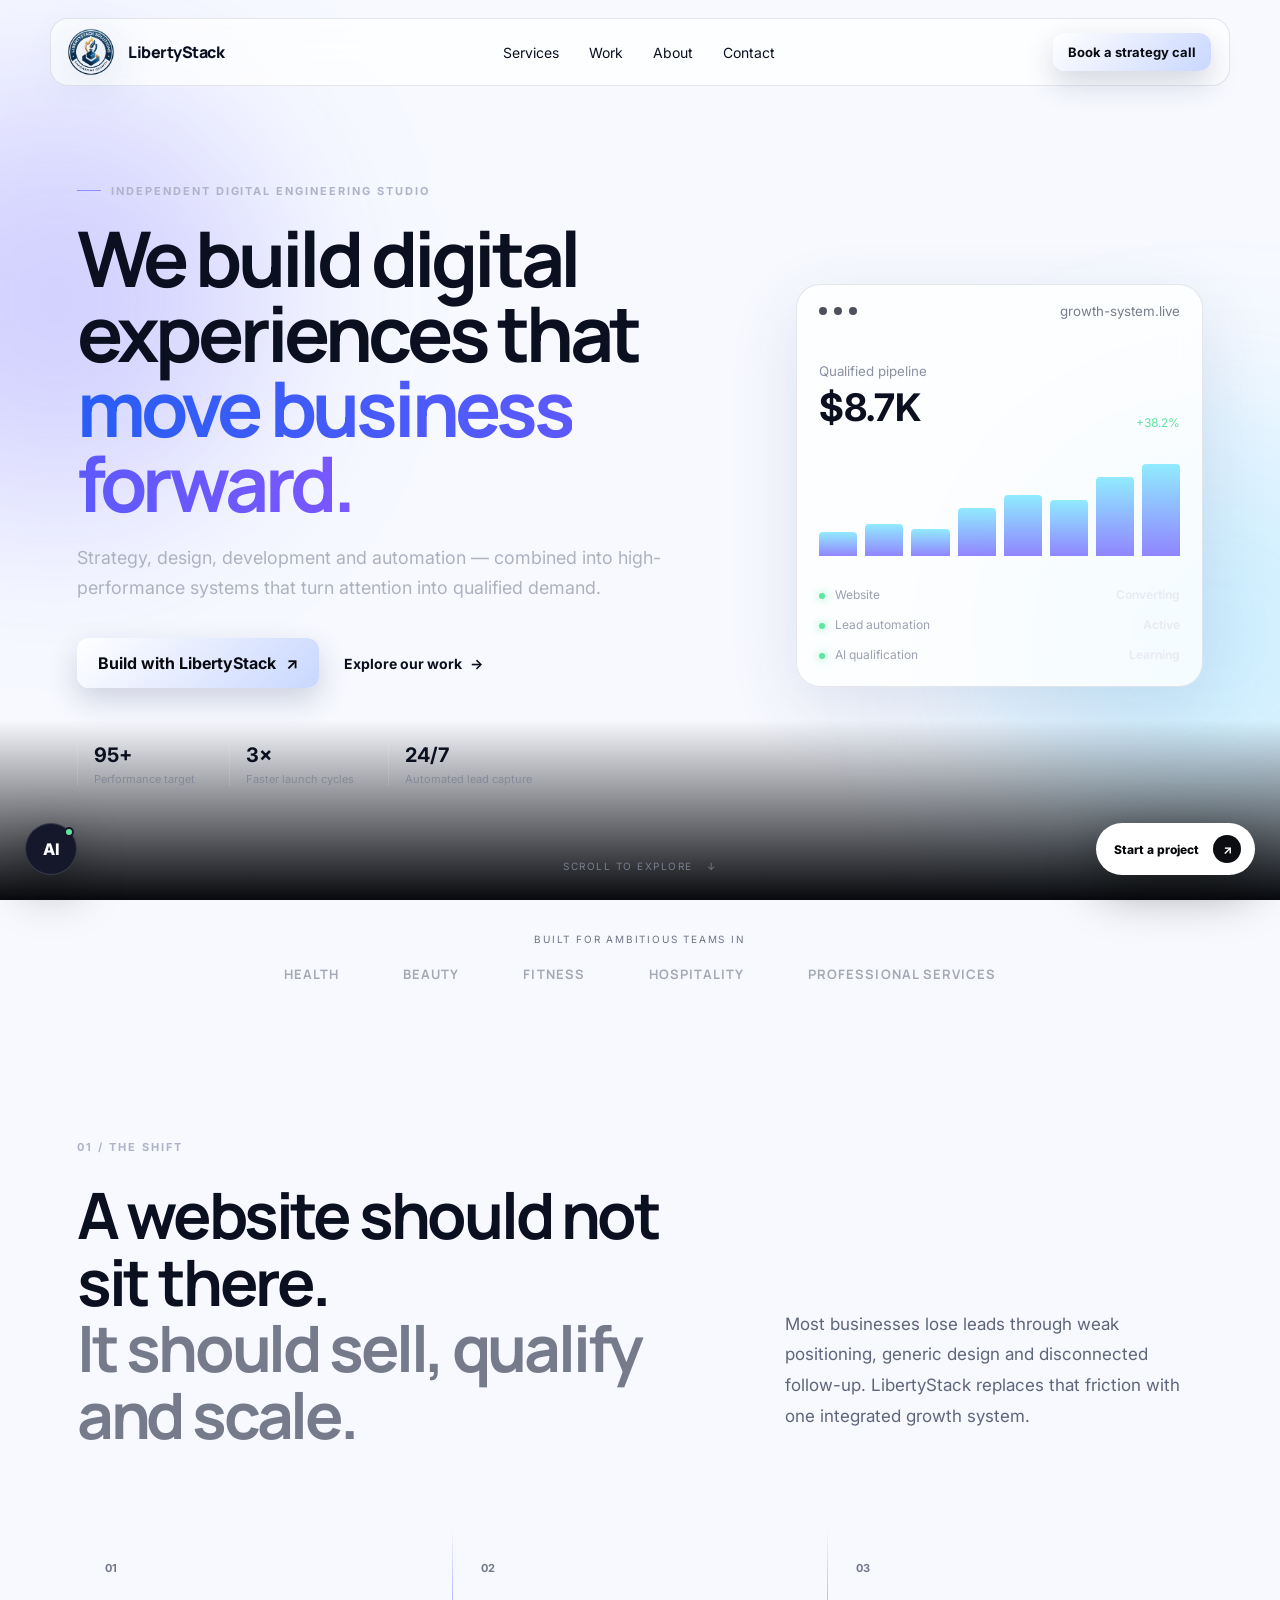
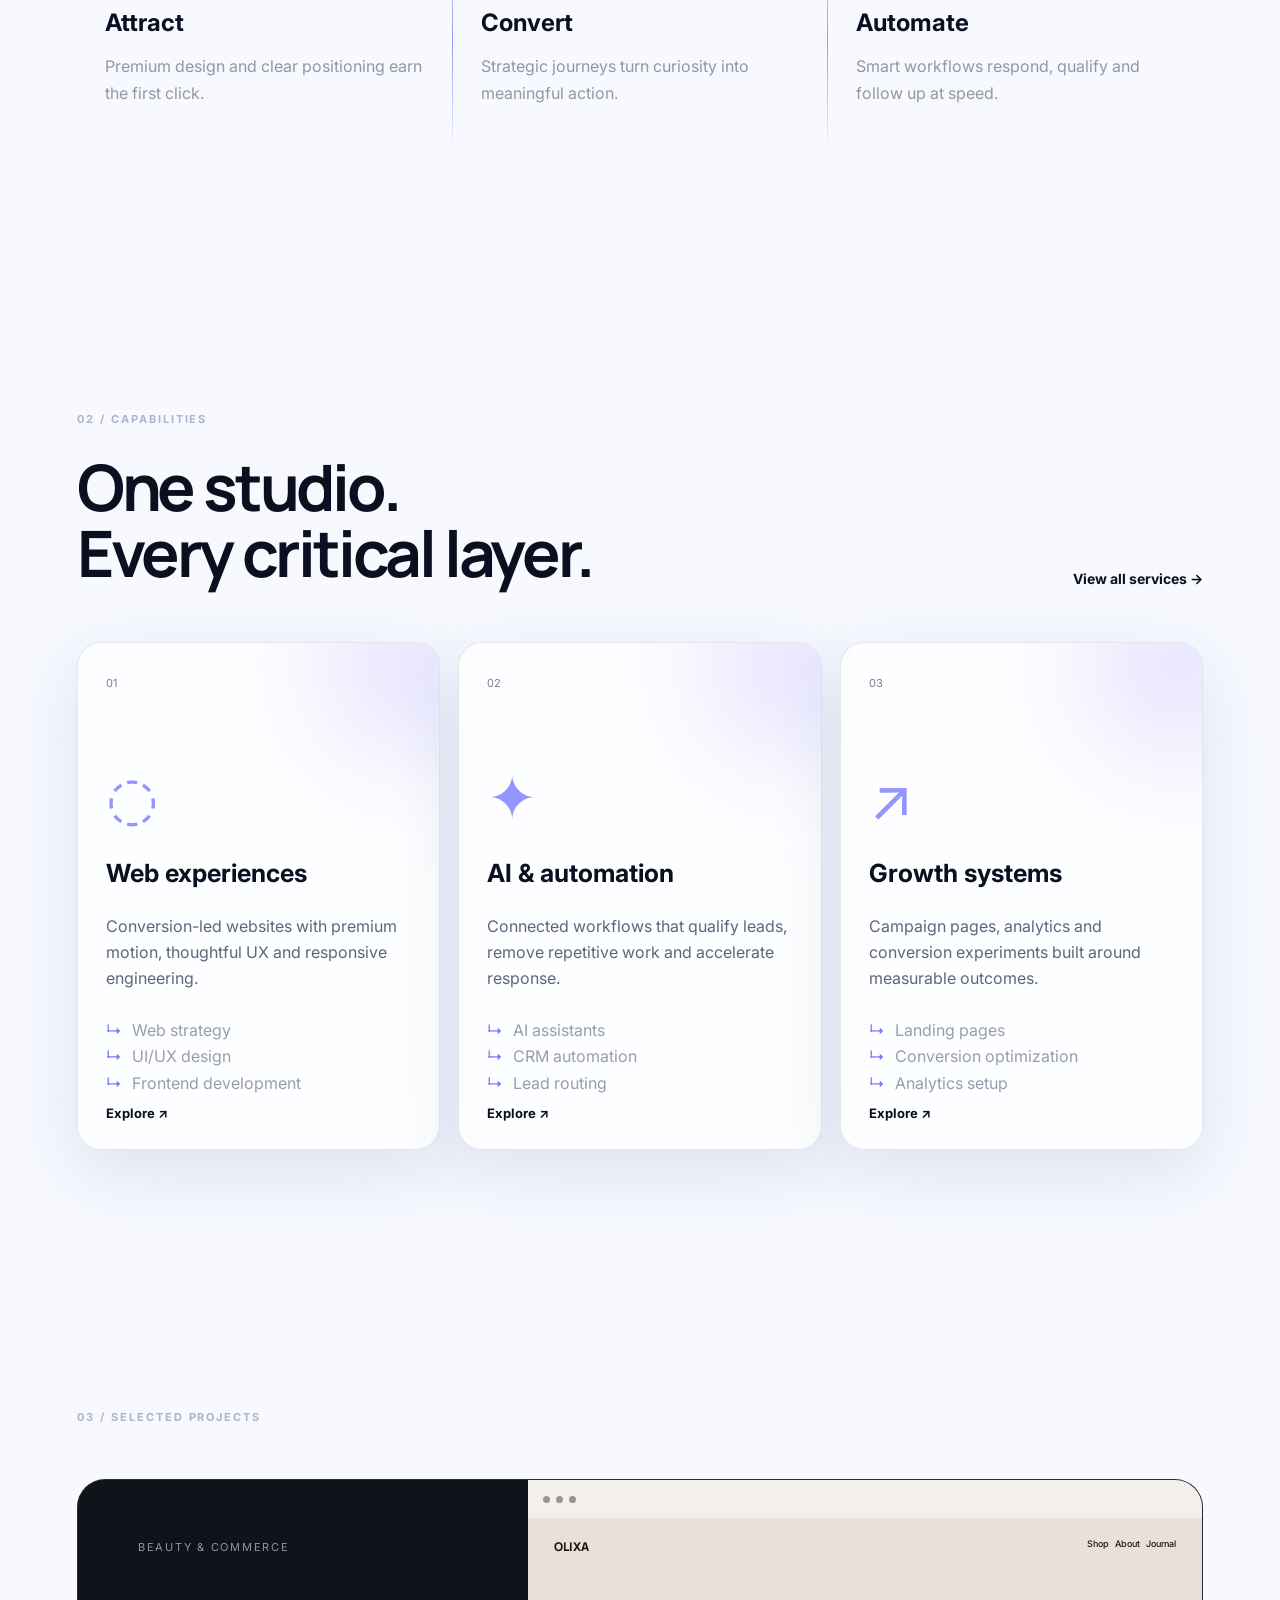
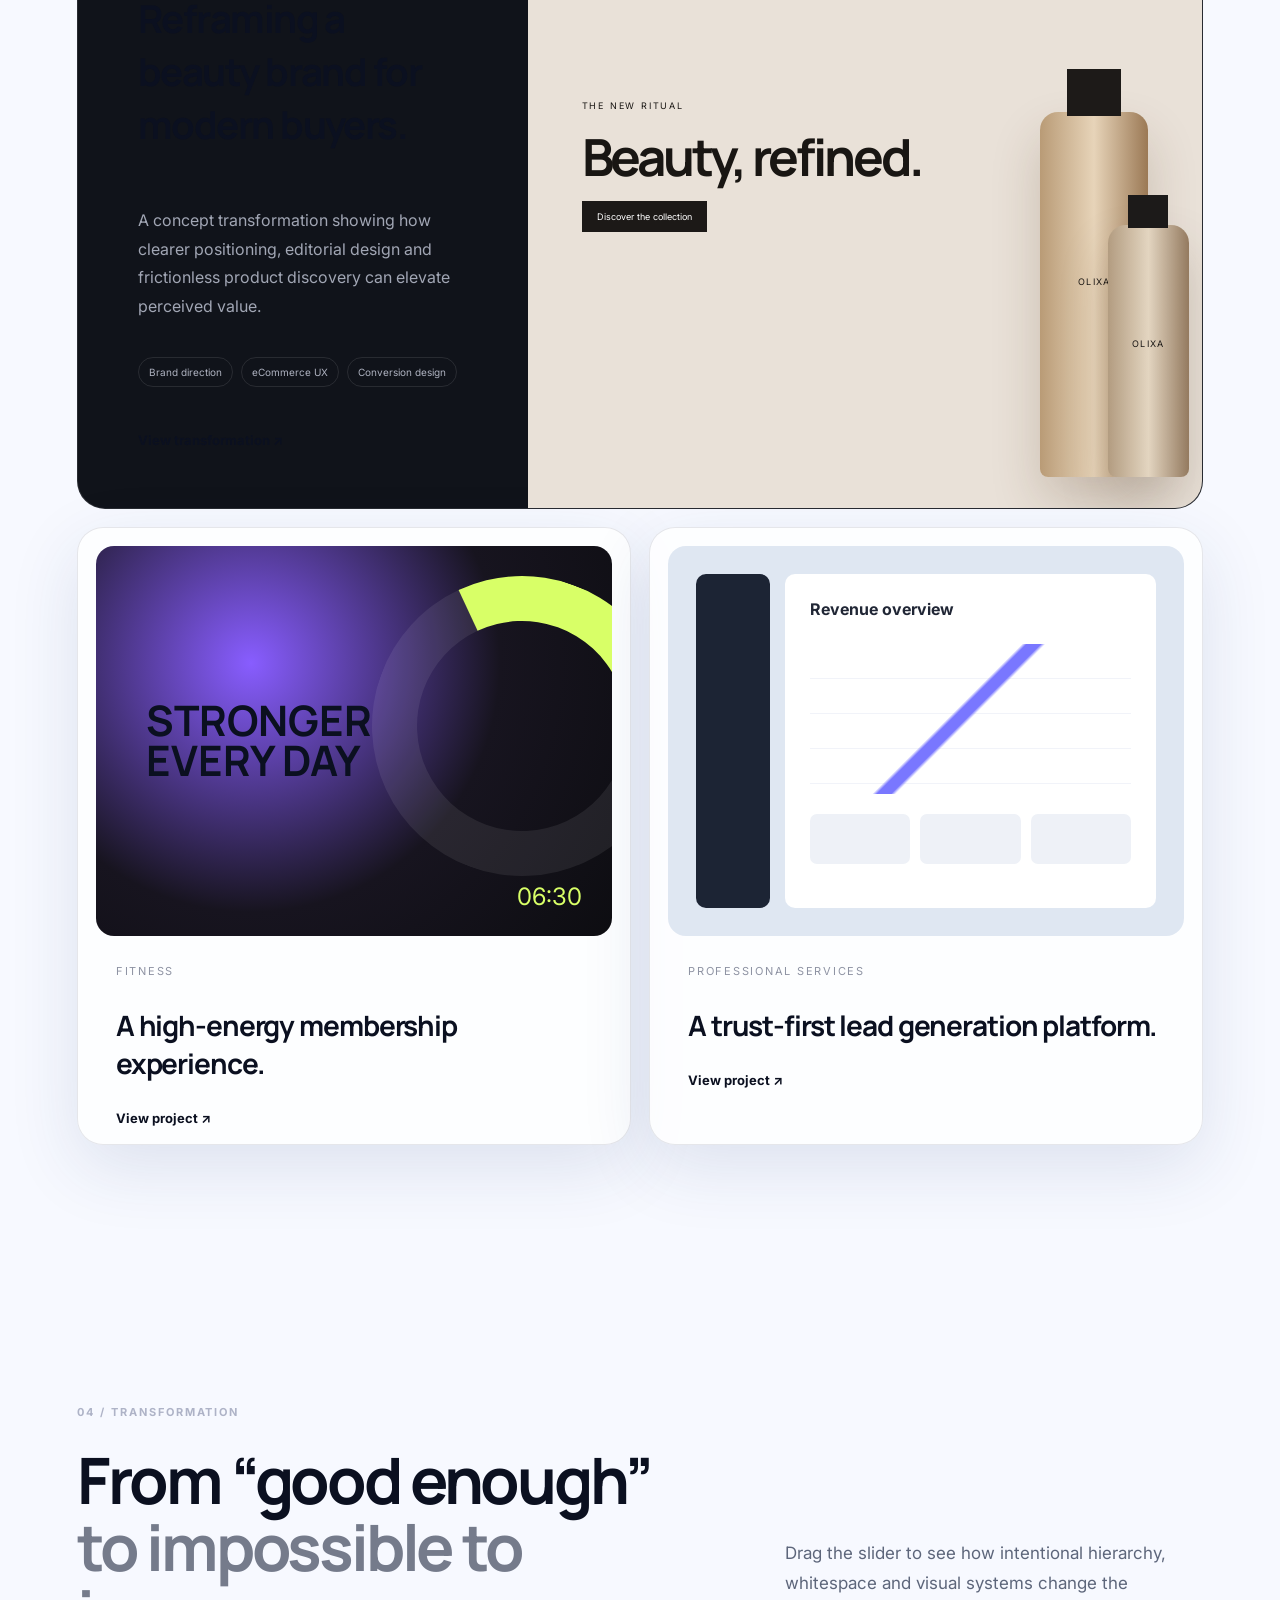
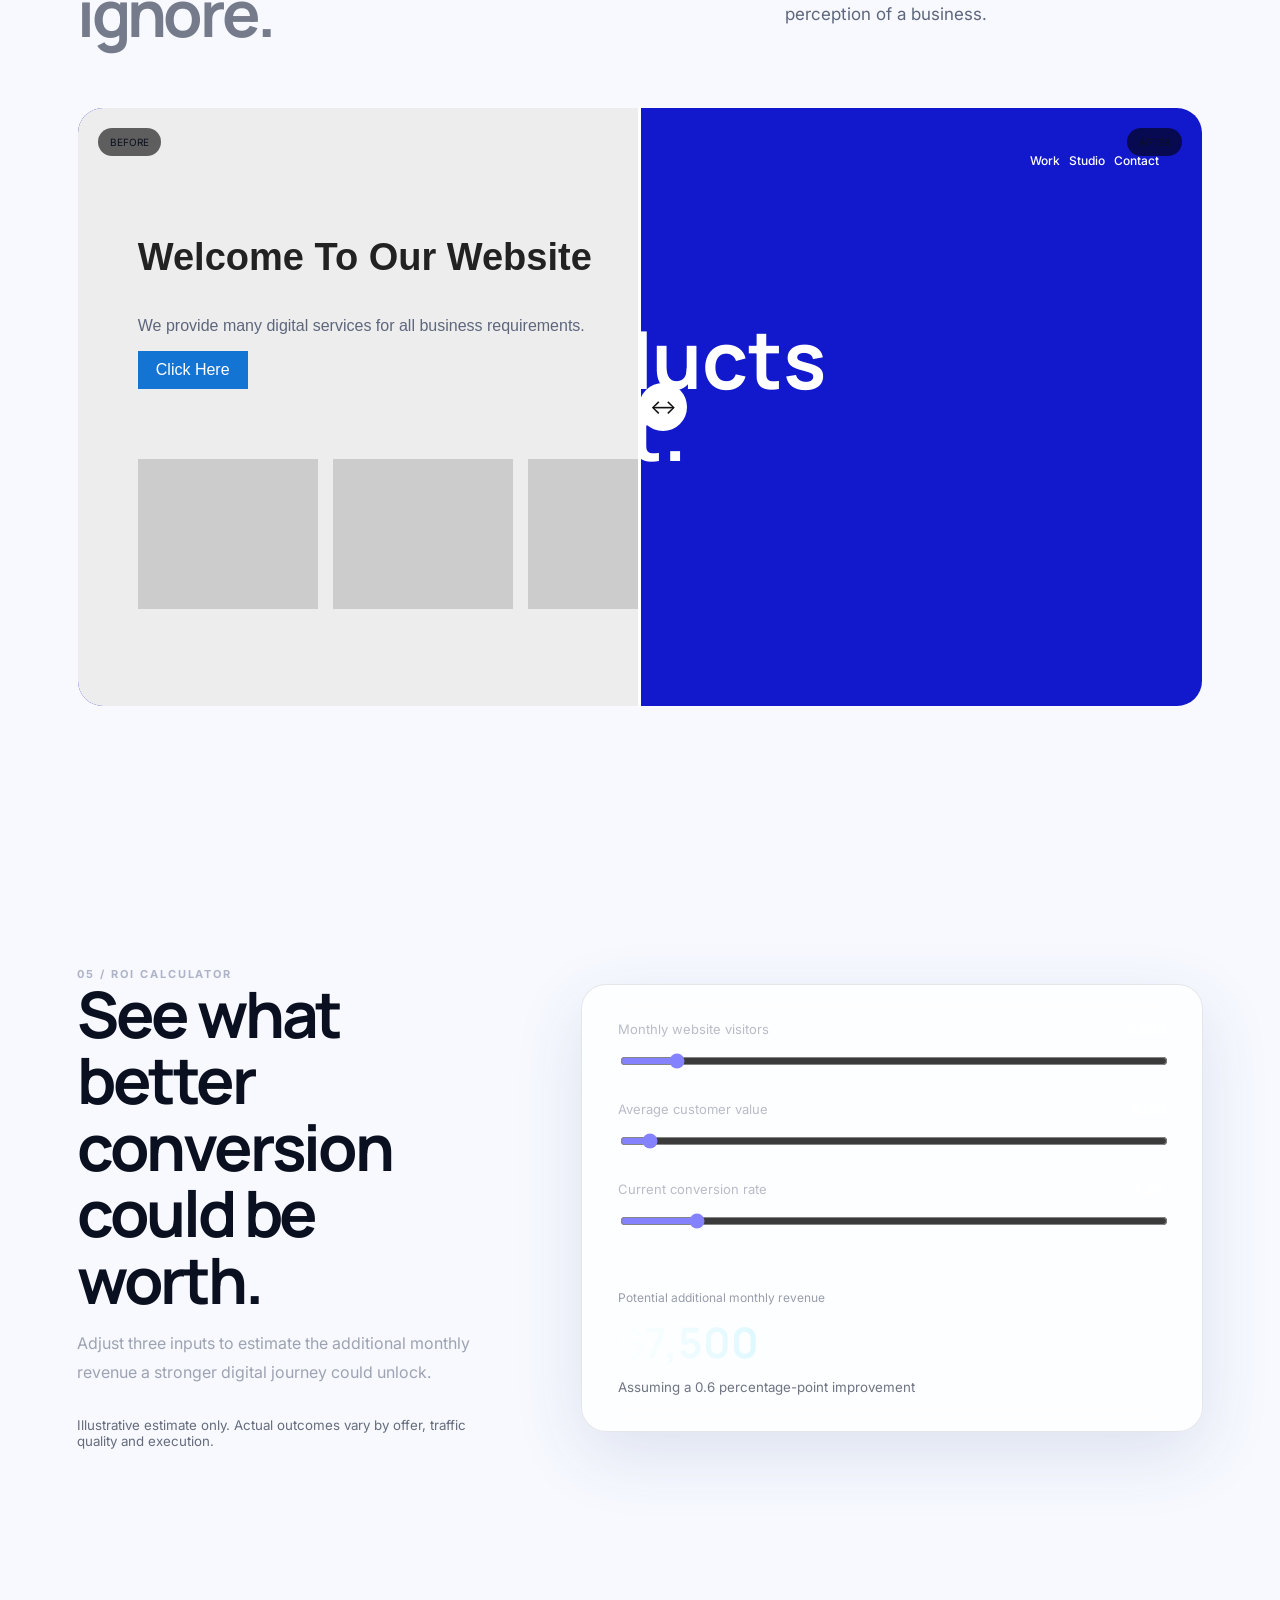
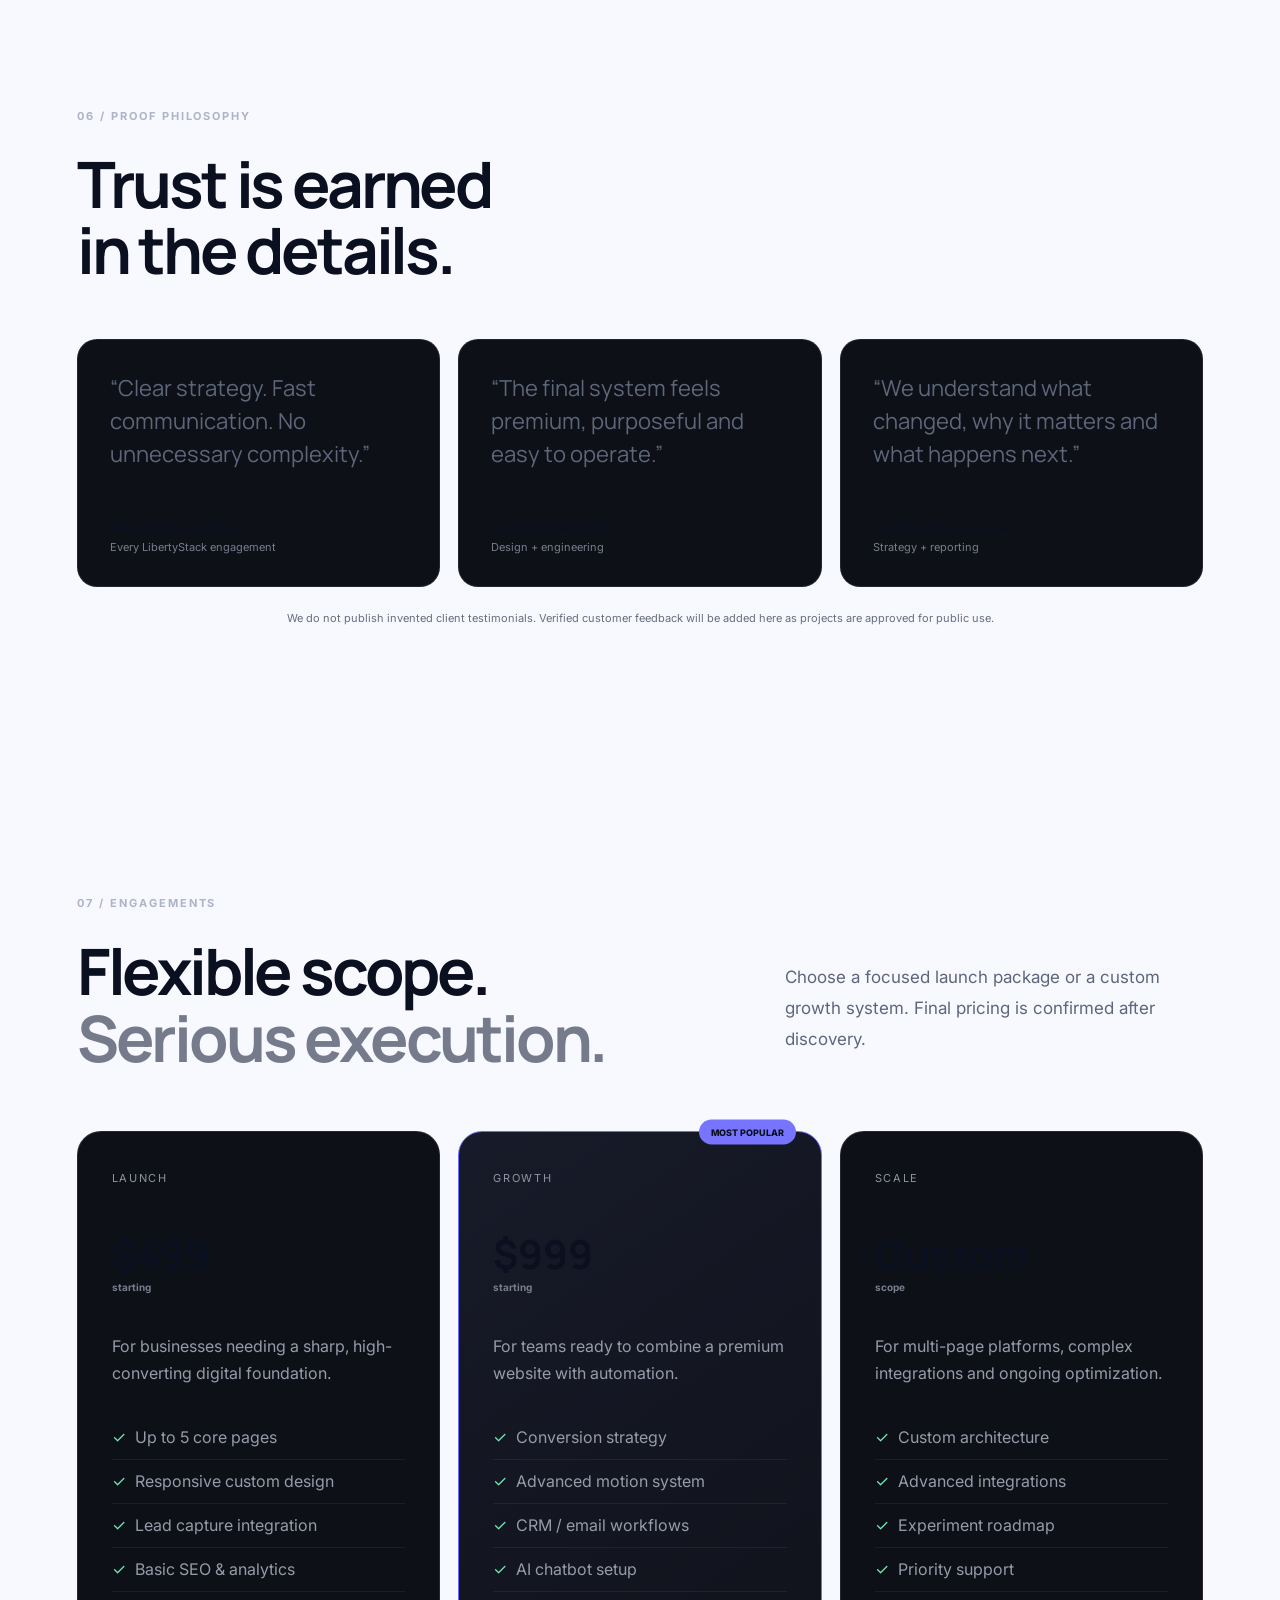
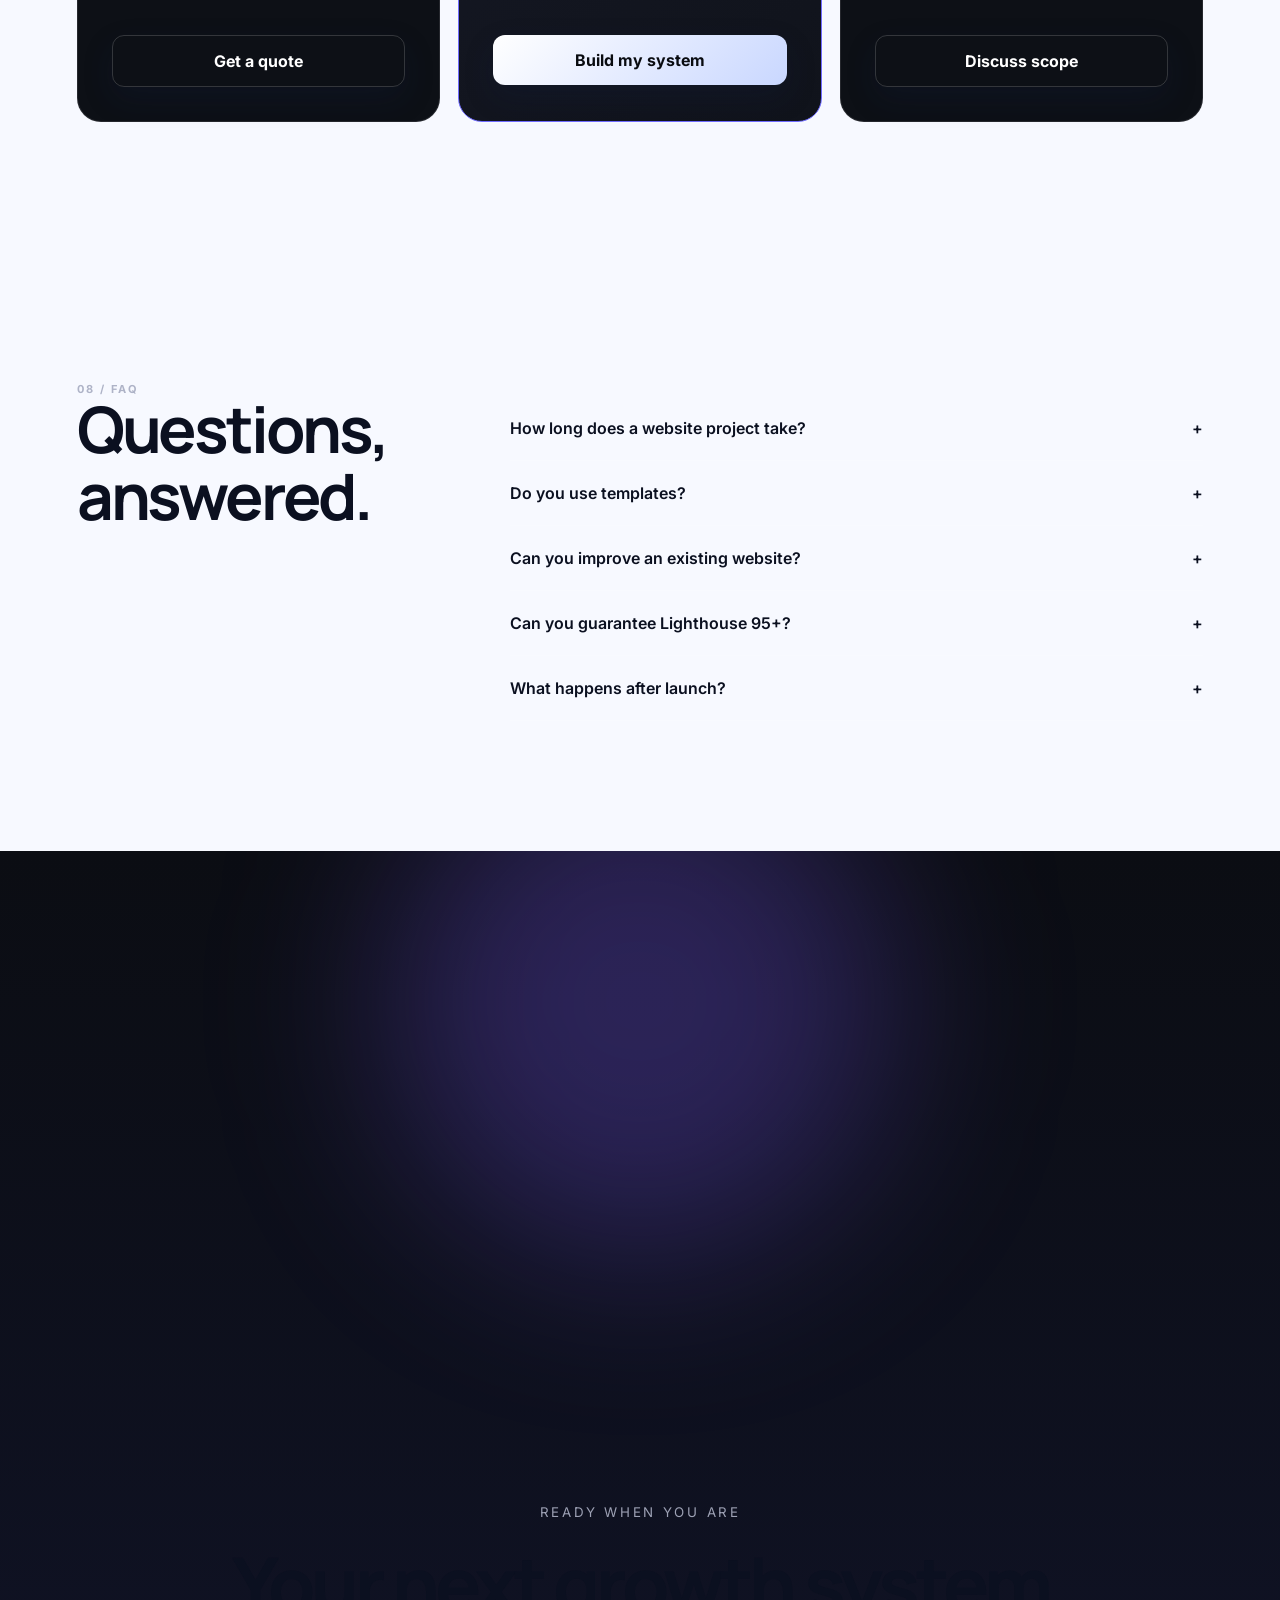
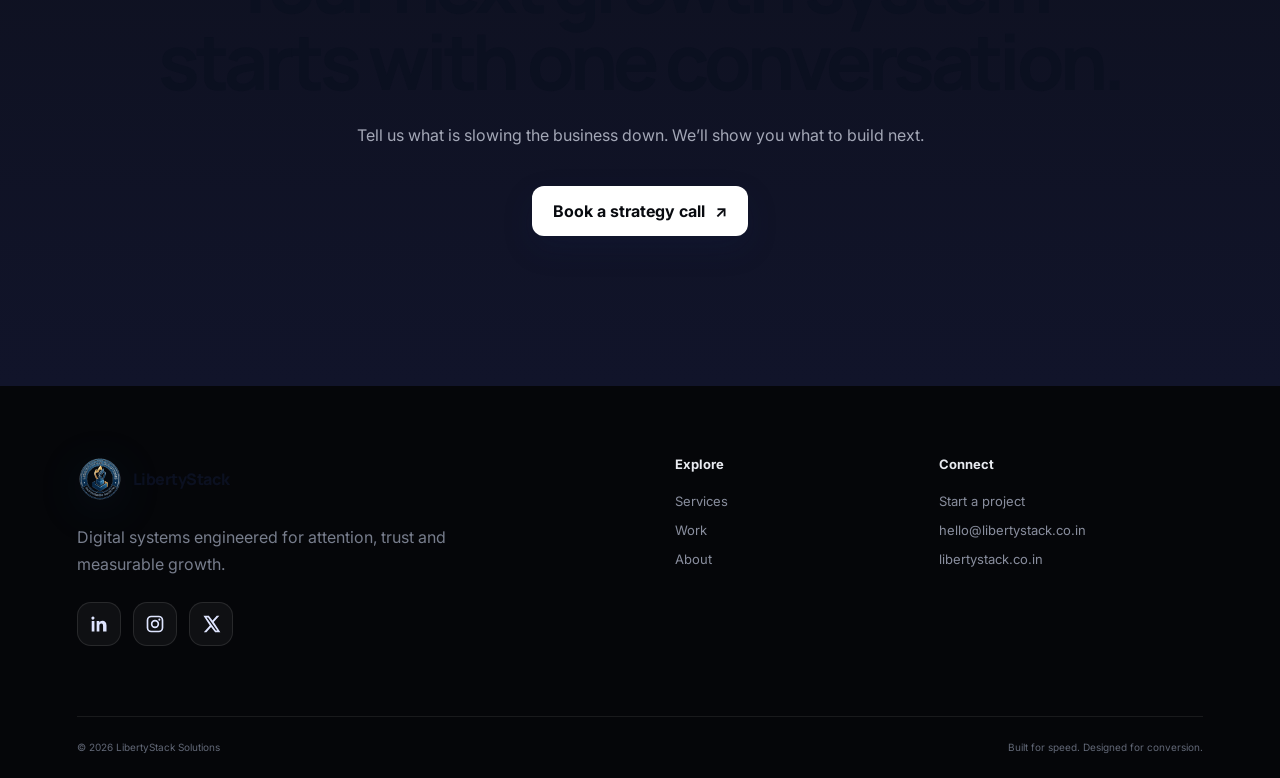
==== commit efec0e8f: "Add files via upload" ====
--- a/index.html
+++ b/index.html
@@ -1,40 +1,6 @@
-<!doctype html><html lang="en"><head><meta charset="utf-8"><meta name="viewport" content="width=device-width,initial-scale=1"><title>LibertyStack Solutions — Digital Systems That Convert</title><meta name="description" content="Premium websites, automation and digital growth systems engineered for modern businesses."><meta name="theme-color" content="#07090d"><link rel="preconnect" href="https://fonts.googleapis.com"><link rel="preconnect" href="https://fonts.gstatic.com" crossorigin><link href="https://fonts.googleapis.com/css2?family=Inter:wght@400;500;600;700;800&family=Manrope:wght@600;700;800&display=swap" rel="stylesheet"><script>try{const t=localStorage.getItem("ls-theme")||"system";const d=t==="system"?(matchMedia("(prefers-color-scheme: dark)").matches?"dark":"light"):t;document.documentElement.dataset.theme=d;document.documentElement.dataset.themePreference=t}catch(e){}</script><link rel="stylesheet" href="assets/styles.css"><script type="application/ld+json">{"@context":"https://schema.org","@type":"ProfessionalService","name":"LibertyStack Solutions","url":"https://libertystack.co.in","email":"hello@libertystack.co.in","description":"Web design, development, automation and digital growth systems."}</script></head><body><div class="page-transition"></div><header class="site-header" id="siteHeader"><a class="brand" href="index.html" aria-label="LibertyStack Solutions home"><img class="brand-logo" src="assets/libertystack-logo.png" alt="LibertyStack Solutions logo" width="52" height="52"><span>LibertyStack</span></a><nav class="desktop-nav" aria-label="Primary"><a href="services.html">Services</a><a href="work.html">Work</a><a href="about.html">About</a><a href="contact.html">Contact</a></nav><button class="theme-toggle" type="button" aria-label="Change color theme" title="Theme: system"><span class="theme-icon" aria-hidden="true">◐</span></button><a class="button button-small desktop-cta calendly-link" href="https://calendly.com/ishant-libertystack/new-meeting" target="_blank" rel="noopener noreferrer">Book a strategy call</a><button class="menu-toggle" aria-label="Open menu" aria-expanded="false"><span></span><span></span></button></header><div class="mobile-menu" aria-hidden="true"><a href="services.html">Services</a><a href="work.html">Work</a><a href="about.html">About</a><a href="contact.html">Contact</a><a class="button calendly-link" href="https://calendly.com/ishant-libertystack/new-meeting" target="_blank" rel="noopener noreferrer">Book a strategy call</a></div><main>
+<!doctype html><html lang="en"><head><meta charset="utf-8"><meta name="viewport" content="width=device-width,initial-scale=1"><title>LibertyStack Solutions — Digital Systems That Convert</title><meta name="description" content="Premium websites, automation and digital growth systems engineered for modern businesses."><meta name="theme-color" content="#07090d"><link rel="preconnect" href="https://fonts.googleapis.com"><link rel="preconnect" href="https://fonts.gstatic.com" crossorigin><link href="https://fonts.googleapis.com/css2?family=Inter:wght@400;500;600;700;800&family=Manrope:wght@600;700;800&display=swap" rel="stylesheet"><link rel="stylesheet" href="assets/styles.css"><script type="application/ld+json">{"@context":"https://schema.org","@type":"ProfessionalService","name":"LibertyStack Solutions","url":"https://libertystack.co.in","email":"hello@libertystack.co.in","description":"Web design, development, automation and digital growth systems."}</script></head><body><div class="page-transition"></div><header class="site-header" id="siteHeader"><a class="brand" href="index.html" aria-label="LibertyStack Solutions home"><img class="brand-logo" src="assets/libertystack-logo.png" alt="LibertyStack Solutions logo" width="52" height="52"><span>LibertyStack</span></a><nav class="desktop-nav" aria-label="Primary"><a href="services.html">Services</a><a href="work.html">Work</a><a href="about.html">About</a><a href="contact.html">Contact</a></nav><a class="button button-small desktop-cta calendly-link" href="https://calendly.com/ishant-libertystack/new-meeting" target="_blank" rel="noopener noreferrer">Book a strategy call</a><button class="menu-toggle" aria-label="Open menu" aria-expanded="false"><span></span><span></span></button></header><div class="mobile-menu" aria-hidden="true"><a href="services.html">Services</a><a href="work.html">Work</a><a href="about.html">About</a><a href="contact.html">Contact</a><a class="button calendly-link" href="https://calendly.com/ishant-libertystack/new-meeting" target="_blank" rel="noopener noreferrer">Book a strategy call</a></div><main>
 <section class="hero"><canvas id="networkGlobe" aria-hidden="true"></canvas><div class="gradient-orb orb-one"></div><div class="gradient-orb orb-two"></div><div class="hero-grid"></div><div class="hero-copy reveal"><div class="eyebrow"><span></span>Independent digital engineering studio</div><h1>We build digital experiences that <em>move business forward.</em></h1><p>Strategy, design, development and automation — combined into high-performance systems that turn attention into qualified demand.</p><div class="hero-actions"><a class="button" href="contact.html#book">Build with LibertyStack <span>↗</span></a><a class="text-link" href="work.html">Explore our work <span>→</span></a></div><div class="hero-proof"><div><b>95+</b><span>Performance target</span></div><div><b>3×</b><span>Faster launch cycles</span></div><div><b>24/7</b><span>Automated lead capture</span></div></div></div><div class="hero-console glass-card tilt reveal"><div class="console-top"><span></span><span></span><span></span><small>growth-system.live</small></div><div class="console-metric"><small>Qualified pipeline</small><b>$8.7K</b><span class="positive">+38.2%</span></div><div class="mini-chart"><i style="--h:24%"></i><i style="--h:32%"></i><i style="--h:27%"></i><i style="--h:48%"></i><i style="--h:61%"></i><i style="--h:56%"></i><i style="--h:79%"></i><i style="--h:92%"></i></div><div class="console-row"><span><i class="status-dot"></i> Website</span><b>Converting</b></div><div class="console-row"><span><i class="status-dot"></i> Lead automation</span><b>Active</b></div><div class="console-row"><span><i class="status-dot"></i> AI qualification</span><b>Learning</b></div></div><div class="scroll-note">Scroll to explore <span>↓</span></div></section>
-<section class="global-map-section" aria-labelledby="globalMapTitle">
-  <div class="global-map-copy reveal">
-    <div class="section-label">Global perspective</div>
-    <h2 id="globalMapTitle">Creating digital excellence<br><span>across the globe.</span></h2>
-    <p>Move across the night map to explore the regions LibertyStack is ready to serve with web design, automation and digital growth systems.</p>
-    <div class="map-stats"><div><b>Remote-first</b><span>Built for global delivery</span></div><div><b>24/7</b><span>Digital lead capture</span></div><div><b>One stack</b><span>Strategy to launch</span></div></div>
-  </div>
-  <div class="interactive-map reveal" id="interactiveMap" role="application" aria-label="Interactive world regions map">
-    <svg class="world-silhouette" viewBox="0 0 1000 500" aria-hidden="true">
-      <defs><filter id="mapGlow"><feGaussianBlur stdDeviation="7" result="blur"/><feMerge><feMergeNode in="blur"/><feMergeNode in="SourceGraphic"/></feMerge></filter></defs>
-      <g class="continents">
-        <path d="M72 105l55-38 95 9 48 40-6 42-42 15-18 39-39 8-16 58-43-17-9-59-32-25z"/>
-        <path d="M224 266l44 8 38 51-4 66-31 75-29-15-3-67-27-57z"/>
-        <path d="M425 92l42-27 86 11 35 30-28 25-55-5-35 22-54-20z"/>
-        <path d="M474 155l72-18 55 26 19 73-37 91-50-16-33-58-47-28z"/>
-        <path d="M567 106l86-30 145 16 84 47-17 48-72 3-31 38-58-12-38 25-54-33-45-43z"/>
-        <path d="M792 332l61-28 80 27 12 48-53 44-78-18-38-39z"/>
-        <path d="M356 183l35-11 26 30-29 25-38-16z"/>
-      </g>
-      <g class="city-lights">
-        <circle cx="150" cy="145" r="3"/><circle cx="205" cy="165" r="2"/><circle cx="270" cy="325" r="2"/><circle cx="480" cy="120" r="3"/><circle cx="525" cy="185" r="2"/><circle cx="600" cy="150" r="3"/><circle cx="675" cy="160" r="2"/><circle cx="744" cy="190" r="3"/><circle cx="824" cy="165" r="2"/><circle cx="860" cy="360" r="3"/>
-      </g>
-      <g class="connection-lines"><path d="M730 205Q610 75 485 120"/><path d="M730 205Q440 120 175 150"/><path d="M730 205Q800 260 860 360"/><path d="M730 205Q575 300 530 230"/></g>
-    </svg>
-    <button class="map-region india active" data-region="India" data-detail="Web design • AI automation • Growth systems" aria-label="Explore India"><span></span></button>
-    <button class="map-region north-america" data-region="North America" data-detail="Premium websites • Lead generation • Automation" aria-label="Explore North America"><span></span></button>
-    <button class="map-region europe" data-region="Europe" data-detail="Digital products • Conversion design • Strategy" aria-label="Explore Europe"><span></span></button>
-    <button class="map-region middle-east" data-region="Middle East" data-detail="Luxury digital presence • E-commerce • Growth" aria-label="Explore Middle East"><span></span></button>
-    <button class="map-region africa" data-region="Africa" data-detail="Scalable web systems • Brand platforms • Automation" aria-label="Explore Africa"><span></span></button>
-    <button class="map-region south-america" data-region="South America" data-detail="Web experiences • CRM workflows • Analytics" aria-label="Explore South America"><span></span></button>
-    <button class="map-region australia" data-region="Australia & Oceania" data-detail="Conversion websites • AI workflows • Support" aria-label="Explore Australia and Oceania"><span></span></button>
-    <div class="map-tooltip" id="mapTooltip"><small>Growing together</small><b>India</b><span>Web design • AI automation • Growth systems</span></div>
-    <div class="map-instruction">Touch, hover or focus a region to explore</div>
-  </div>
-</section><section class="logo-strip"><span>Built for ambitious teams in</span><div><b>HEALTH</b><b>BEAUTY</b><b>FITNESS</b><b>HOSPITALITY</b><b>PROFESSIONAL SERVICES</b></div></section>
+<section class="logo-strip"><span>Built for ambitious teams in</span><div><b>HEALTH</b><b>BEAUTY</b><b>FITNESS</b><b>HOSPITALITY</b><b>PROFESSIONAL SERVICES</b></div></section>
 <section class="section intro-section"><div class="section-label reveal">01 / The shift</div><div class="split-heading reveal"><h2>A website should not sit there.<br><span>It should sell, qualify and scale.</span></h2><p>Most businesses lose leads through weak positioning, generic design and disconnected follow-up. LibertyStack replaces that friction with one integrated growth system.</p></div><div class="system-track reveal"><div class="system-node"><b>01</b><h3>Attract</h3><p>Premium design and clear positioning earn the first click.</p></div><div class="system-line"></div><div class="system-node"><b>02</b><h3>Convert</h3><p>Strategic journeys turn curiosity into meaningful action.</p></div><div class="system-line"></div><div class="system-node"><b>03</b><h3>Automate</h3><p>Smart workflows respond, qualify and follow up at speed.</p></div></div></section>
 <section class="section services-preview"><div class="section-label reveal">02 / Capabilities</div><div class="section-head reveal"><h2>One studio.<br>Every critical layer.</h2><a class="text-link" href="services.html">View all services →</a></div><div class="service-grid"><article class="service-card tilt reveal"><span class="service-number">01</span><div class="service-icon">◌</div><h3>Web experiences</h3><p>Conversion-led websites with premium motion, thoughtful UX and responsive engineering.</p><ul><li>Web strategy</li><li>UI/UX design</li><li>Frontend development</li></ul><a href="services.html#web">Explore <span>↗</span></a></article><article class="service-card tilt reveal"><span class="service-number">02</span><div class="service-icon">✦</div><h3>AI & automation</h3><p>Connected workflows that qualify leads, remove repetitive work and accelerate response.</p><ul><li>AI assistants</li><li>CRM automation</li><li>Lead routing</li></ul><a href="services.html#automation">Explore <span>↗</span></a></article><article class="service-card tilt reveal"><span class="service-number">03</span><div class="service-icon">↗</div><h3>Growth systems</h3><p>Campaign pages, analytics and conversion experiments built around measurable outcomes.</p><ul><li>Landing pages</li><li>Conversion optimization</li><li>Analytics setup</li></ul><a href="services.html#growth">Explore <span>↗</span></a></article></div></section>
 <section class="section showcase"><div class="section-label reveal">03 / Selected projects</div><div class="project project-large reveal"><div class="project-copy"><span>Beauty & commerce</span><h3>Reframing a beauty brand for modern buyers.</h3><p>A concept transformation showing how clearer positioning, editorial design and frictionless product discovery can elevate perceived value.</p><div class="tag-row"><i>Brand direction</i><i>eCommerce UX</i><i>Conversion design</i></div><a href="work.html">View transformation ↗</a></div><div class="browser-mock beauty-mock"><div class="browser-bar"><i></i><i></i><i></i></div><div class="mock-nav">OLIXA <span>Shop&nbsp;&nbsp; About&nbsp;&nbsp; Journal</span></div><div class="mock-beauty-copy"><small>THE NEW RITUAL</small><b>Beauty, refined.</b><button>Discover the collection</button></div><div class="bottle b1"></div><div class="bottle b2"></div></div></div><div class="project-pair"><article class="project-small reveal"><div class="fitness-visual"><div class="fitness-ring"></div><b>STRONGER<br>EVERY DAY</b><span>06:30</span></div><span>Fitness</span><h3>A high-energy membership experience.</h3><a href="work.html">View project ↗</a></article><article class="project-small reveal"><div class="dashboard-visual"><div class="dash-side"></div><div class="dash-main"><b>Revenue overview</b><div class="dash-chart"></div><div class="dash-boxes"><i></i><i></i><i></i></div></div></div><span>Professional services</span><h3>A trust-first lead generation platform.</h3><a href="work.html">View project ↗</a></article></div></section>
--- a/assets/styles.css
+++ b/assets/styles.css
@@ -1,4 +1,4 @@
-*{box-sizing:border-box}html{scroll-behavior:smooth}body{margin:0;background:#07090d;color:#f6f7fb;font-family:Inter,Arial,sans-serif;overflow-x:hidden}body.menu-open{overflow:hidden}::selection{background:#7c7cff;color:white}a{color:inherit;text-decoration:none}button,input,select,textarea{font:inherit}.site-header{position:fixed;z-index:100;top:18px;left:50%;transform:translateX(-50%);width:min(1180px,calc(100% - 32px));height:68px;padding:0 18px 0 14px;border:1px solid rgba(255,255,255,.1);background:rgba(9,11,16,.72);backdrop-filter:blur(22px);border-radius:18px;display:flex;align-items:center;justify-content:space-between;transition:.3s}.site-header.scrolled{top:8px;background:rgba(9,11,16,.9)}.brand{display:flex;align-items:center;gap:10px;font-family:Manrope;font-weight:800}.brand-mark{width:38px;height:38px;display:grid;place-items:center;background:linear-gradient(135deg,#8f7cff,#4be1ff);border-radius:12px;color:#080a0f;box-shadow:0 0 28px rgba(107,129,255,.28)}.desktop-nav{display:flex;gap:30px;font-size:14px;color:#c9cbd4}.desktop-nav a:hover{color:#fff}.button{display:inline-flex;align-items:center;justify-content:center;gap:10px;border:0;border-radius:12px;padding:15px 21px;background:linear-gradient(135deg,#fff,#c9d7ff);color:#090b10;font-weight:700;cursor:pointer;box-shadow:0 10px 40px rgba(120,134,255,.18);transition:transform .25s,box-shadow .25s}.button:hover{transform:translateY(-2px);box-shadow:0 15px 45px rgba(120,134,255,.3)}.button-small{padding:11px 15px;font-size:13px}.button-outline{background:transparent;color:#fff;border:1px solid rgba(255,255,255,.16);box-shadow:none}.button-light{background:#fff;color:#080a0f}.menu-toggle,.mobile-menu{display:none}.hero{min-height:100svh;position:relative;display:grid;grid-template-columns:1.1fr .7fr;gap:80px;align-items:center;padding:150px max(6vw,30px) 80px;overflow:hidden}.hero:after{content:"";position:absolute;inset:auto 0 0;height:180px;background:linear-gradient(transparent,#07090d);pointer-events:none}.hero-grid{position:absolute;inset:0;background-image:linear-gradient(rgba(255,255,255,.035) 1px,transparent 1px),linear-gradient(90deg,rgba(255,255,255,.035) 1px,transparent 1px);background-size:72px 72px;mask-image:linear-gradient(to bottom,black,transparent 80%)}#networkGlobe{position:absolute;inset:0 0 0 auto;width:62%;height:100%;opacity:.8}.gradient-orb{position:absolute;border-radius:50%;filter:blur(90px);pointer-events:none}.orb-one{width:420px;height:420px;background:rgba(92,83,255,.24);top:10%;left:-12%}.orb-two{width:440px;height:440px;background:rgba(28,194,255,.18);right:-12%;bottom:5%}.orb-three{width:500px;height:500px;background:rgba(125,92,255,.28);left:50%;top:20%;transform:translate(-50%,-50%)}.hero-copy{position:relative;z-index:2;max-width:760px}.eyebrow,.section-label{text-transform:uppercase;letter-spacing:.18em;font-size:11px;font-weight:700;color:#aeb3c7}.eyebrow{display:flex;align-items:center;gap:10px}.eyebrow span{width:24px;height:1px;background:#8f8cff}.hero h1,.page-hero h1{font-family:Manrope;margin:22px 0;font-size:clamp(48px,6vw,94px);line-height:.98;letter-spacing:-.055em}.hero h1 em,.page-hero h1 em{font-style:normal;background:linear-gradient(90deg,#fff,#959dff 45%,#72e8ff);-webkit-background-clip:text;color:transparent}.hero-copy>p,.page-hero>p{max-width:680px;color:#aeb2c0;font-size:clamp(17px,1.4vw,21px);line-height:1.7}.hero-actions{display:flex;align-items:center;gap:25px;margin-top:35px}.text-link{font-size:14px;font-weight:700;color:#d9dbea}.text-link span{margin-left:5px}.hero-proof{display:flex;gap:34px;margin-top:55px}.hero-proof div{display:flex;flex-direction:column;border-left:1px solid rgba(255,255,255,.12);padding-left:16px}.hero-proof b{font-size:20px}.hero-proof span{font-size:11px;color:#858a99;margin-top:5px}.glass-card{background:linear-gradient(145deg,rgba(255,255,255,.1),rgba(255,255,255,.025));border:1px solid rgba(255,255,255,.13);box-shadow:0 30px 90px rgba(0,0,0,.42);backdrop-filter:blur(18px)}.hero-console{position:relative;z-index:3;padding:18px 22px 24px;border-radius:24px;transform-style:preserve-3d}.console-top{display:flex;align-items:center;gap:7px;border-bottom:1px solid rgba(255,255,255,.08);padding-bottom:15px}.console-top span{width:8px;height:8px;border-radius:50%;background:#4c515d}.console-top small{margin-left:auto;color:#777d8e}.console-metric{padding:28px 0 12px;display:grid;grid-template-columns:1fr auto;gap:5px}.console-metric small{grid-column:1/-1;color:#8b91a2}.console-metric b{font-size:38px}.positive{color:#5ee5a0;align-self:end;font-size:12px}.mini-chart{height:130px;display:flex;align-items:end;gap:8px;border-bottom:1px solid rgba(255,255,255,.1);padding:15px 0}.mini-chart i{flex:1;height:var(--h);border-radius:4px 4px 0 0;background:linear-gradient(#76e6ff,#7667ff);opacity:.8}.console-row{display:flex;justify-content:space-between;padding-top:15px;font-size:12px;color:#9ca1b1}.console-row b{color:#e9ebf2}.status-dot{display:inline-block;width:6px;height:6px;border-radius:50%;background:#5ee5a0;margin-right:7px;box-shadow:0 0 10px #5ee5a0}.scroll-note{position:absolute;z-index:4;bottom:28px;left:50%;transform:translateX(-50%);font-size:10px;text-transform:uppercase;letter-spacing:.15em;color:#777d8c}.scroll-note span{margin-left:10px}.logo-strip{padding:26px 5vw;border-top:1px solid rgba(255,255,255,.07);border-bottom:1px solid rgba(255,255,255,.07);color:#707584;text-align:center}.logo-strip>span{font-size:10px;text-transform:uppercase;letter-spacing:.18em}.logo-strip div{display:flex;justify-content:center;gap:clamp(22px,5vw,70px);flex-wrap:wrap;margin-top:18px}.logo-strip b{font-family:Manrope;font-size:13px;letter-spacing:.08em;color:#a5a9b5}.section{padding:130px max(6vw,30px);max-width:1500px;margin:auto}.split-heading,.section-head{display:grid;grid-template-columns:1.2fr .8fr;gap:80px;align-items:end;margin-top:28px}.split-heading h2,.section-head h2,.calculator-copy h2,.faq h2{font-family:Manrope;font-size:clamp(38px,5vw,72px);line-height:1.04;letter-spacing:-.05em;margin:0}.split-heading h2 span{color:#757b8b}.split-heading p{color:#9ea3b3;line-height:1.8;font-size:17px}.section-head .text-link{justify-self:end}.system-track{display:grid;grid-template-columns:1fr auto 1fr auto 1fr;margin-top:80px}.system-node{padding:28px}.system-node b{font-size:11px;color:#74798a}.system-node h3{font-size:24px;margin:32px 0 12px}.system-node p{color:#9297a7;line-height:1.7}.system-line{width:1px;background:linear-gradient(transparent,rgba(124,126,255,.8),transparent)}.service-grid{display:grid;grid-template-columns:repeat(3,1fr);gap:18px;margin-top:55px}.service-card{min-height:475px;position:relative;padding:28px;border-radius:24px;border:1px solid rgba(255,255,255,.09);background:linear-gradient(150deg,rgba(255,255,255,.07),rgba(255,255,255,.015));overflow:hidden;transition:border-color .3s,transform .3s;transform-style:preserve-3d}.service-card:before{content:"";position:absolute;width:180px;height:180px;border-radius:50%;filter:blur(60px);background:rgba(106,91,255,.18);right:-70px;top:-70px}.service-card:hover{border-color:rgba(145,143,255,.45)}.service-number{font-size:11px;color:#777d8c}.service-icon{font-size:60px;margin:70px 0 24px;color:#9495ff}.service-card h3{font-size:25px}.service-card p,.service-card li{color:#989dac;line-height:1.65}.service-card ul{list-style:none;padding:0;margin:25px 0}.service-card li:before{content:"↳";margin-right:10px;color:#7779ff}.service-card>a{position:absolute;bottom:28px;font-weight:700;font-size:13px}.project{margin-top:55px;border-radius:28px;border:1px solid rgba(255,255,255,.1);background:#10131a;overflow:hidden}.project-large{display:grid;grid-template-columns:.8fr 1.2fr;min-height:600px}.project-copy{padding:60px;display:flex;flex-direction:column;justify-content:center}.project-copy>span,.project-small>span,.case-copy>span{font-size:11px;text-transform:uppercase;letter-spacing:.16em;color:#8e93a3}.project-copy h3,.project-small h3{font-family:Manrope;font-size:clamp(30px,3vw,48px);letter-spacing:-.04em}.project-copy p{color:#a1a6b4;line-height:1.8}.tag-row{display:flex;gap:8px;flex-wrap:wrap;margin:20px 0 45px}.tag-row i{font-style:normal;border:1px solid rgba(255,255,255,.1);padding:8px 10px;border-radius:100px;font-size:10px;color:#aeb2c0}.project-copy a,.project-small a{font-weight:700;font-size:13px}.browser-mock{position:relative;min-height:450px;background:#e9e1d8;color:#191613;overflow:hidden}.browser-bar{height:38px;background:rgba(255,255,255,.45);display:flex;align-items:center;padding:0 15px;gap:6px}.browser-bar i{width:7px;height:7px;background:#9d948c;border-radius:50%}.mock-nav{padding:20px 26px;font-family:Manrope;font-weight:800;display:flex;justify-content:space-between;font-size:12px}.mock-nav span{font-family:Inter;font-weight:500;font-size:9px}.mock-beauty-copy{position:absolute;z-index:2;top:35%;left:8%;display:flex;flex-direction:column}.mock-beauty-copy small{font-size:9px;letter-spacing:.2em}.mock-beauty-copy b{font-family:Manrope;font-size:clamp(34px,4vw,65px);letter-spacing:-.06em;margin:10px 0}.mock-beauty-copy button{width:max-content;border:0;background:#1c1917;color:white;padding:10px 15px;font-size:9px}.bottle{position:absolute;right:8%;bottom:5%;width:16%;height:58%;background:linear-gradient(90deg,#b99b76,#e7d4b9,#9b7955);border-radius:18px 18px 8px 8px;box-shadow:0 25px 50px rgba(80,50,20,.2)}.bottle:before{content:"";position:absolute;width:50%;height:13%;left:25%;top:-12%;background:#1d1a18}.bottle:after{content:"OLIXA";position:absolute;top:45%;width:100%;text-align:center;font-size:9px;letter-spacing:.15em}.b2{right:2%;height:40%;width:12%;filter:saturate(.75)}.project-pair{display:grid;grid-template-columns:1fr 1fr;gap:18px;margin-top:18px}.project-small{padding:18px;border:1px solid rgba(255,255,255,.09);border-radius:26px;background:#10131a}.project-small>span,.project-small h3,.project-small>a{display:block;margin-left:20px;margin-right:20px}.project-small h3{font-size:28px}.fitness-visual,.dashboard-visual{height:390px;border-radius:18px;margin-bottom:28px;position:relative;overflow:hidden}.fitness-visual{background:radial-gradient(circle at 30% 30%,#885dff,#17141f 55%,#0d0d11);display:flex;align-items:center;padding:50px}.fitness-ring{position:absolute;width:300px;height:300px;border:45px solid rgba(255,255,255,.08);border-top-color:#d8ff67;border-radius:50%;right:-60px;top:30px;transform:rotate(20deg)}.fitness-visual b{font-family:Manrope;font-size:42px;line-height:.95;z-index:2}.fitness-visual span{position:absolute;bottom:25px;right:30px;color:#d8ff67;font-size:24px}.dashboard-visual{background:#dfe7f2;display:flex;padding:28px}.dash-side{width:16%;border-radius:10px;background:#1c2434}.dash-main{flex:1;margin-left:15px;background:white;border-radius:10px;padding:25px;color:#202635}.dash-chart{height:150px;margin-top:25px;background:linear-gradient(135deg,transparent 45%,#7977ff 46%,#7977ff 49%,transparent 50%),linear-gradient(to top,#f1f3f9 1px,transparent 1px);background-size:100% 100%,100% 35px}.dash-boxes{display:flex;gap:10px;margin-top:20px}.dash-boxes i{height:50px;flex:1;background:#eef1f7;border-radius:7px}.before-after{height:600px;position:relative;margin-top:60px;border-radius:26px;overflow:hidden;border:1px solid rgba(255,255,255,.1);user-select:none}.after-panel,.before-panel{position:absolute;inset:0}.after-panel{background:#1218cc}.before-panel{width:50%;overflow:hidden;background:#ededed;border-right:2px solid white}.after-site,.before-site{width:calc(100vw - 12vw);max-width:1320px;height:100%;padding:45px;color:white}.after-site nav{display:flex;justify-content:space-between;font-weight:800}.after-site nav span{font-size:12px;font-weight:500}.after-site>div{margin:110px 8%}.after-site small{letter-spacing:.2em}.after-site h3{font-family:Manrope;font-size:80px;line-height:.9;margin:20px 0}.after-site button{padding:14px 20px;border:0}.before-site{color:#222;font-family:Arial;padding:90px 60px}.before-site h3{font-size:38px}.before-site button{background:#1474d4;color:white;padding:10px 18px;border:0}.old-boxes{display:flex;gap:15px;margin-top:70px}.old-boxes i{width:180px;height:150px;background:#ccc}.ba-handle{position:absolute;left:50%;top:0;bottom:0;width:2px;background:#fff;transform:translateX(-50%);display:grid;place-items:center}.ba-handle span{width:48px;height:48px;background:#fff;color:#111;border-radius:50%;display:grid;place-items:center;font-size:20px}.ba-label{position:absolute;top:20px;padding:8px 12px;background:rgba(0,0,0,.6);border-radius:20px;font-size:10px;text-transform:uppercase}.before-label{left:20px}.after-label{right:20px}.calculator-section{display:grid;grid-template-columns:.8fr 1.2fr;gap:90px;align-items:center}.calculator-copy p{color:#9ea3b2;line-height:1.8}.calculator-copy small{display:block;color:#666c7c;margin-top:30px}.roi-card{padding:36px;border-radius:25px}.roi-card label{display:grid;grid-template-columns:1fr auto;gap:14px;margin-bottom:30px;font-size:13px;color:#b8bcc8}.roi-card output{color:white;font-weight:700}.roi-card input{grid-column:1/-1;width:100%;accent-color:#8582ff}.roi-result{border-top:1px solid rgba(255,255,255,.1);padding-top:28px;display:flex;flex-direction:column}.roi-result span{font-size:12px;color:#989dac}.roi-result b{font-family:Manrope;font-size:42px;margin:8px 0;background:linear-gradient(90deg,#fff,#7de5ff);-webkit-background-clip:text;color:transparent}.roi-result small{color:#6f7483}.testimonial-grid{display:grid;grid-template-columns:repeat(3,1fr);gap:18px;margin-top:55px}.testimonial-grid blockquote{margin:0;padding:32px;border-radius:20px;border:1px solid rgba(255,255,255,.09);background:#0d1016}.testimonial-grid p{font-family:Manrope;font-size:22px;line-height:1.5;margin-top:0}.testimonial-grid footer{display:flex;flex-direction:column;margin-top:50px;font-size:11px}.testimonial-grid footer span{color:#777d8d;margin-top:5px}.honesty-note{font-size:11px;color:#676d7c;text-align:center;margin-top:24px}.pricing-grid{display:grid;grid-template-columns:repeat(3,1fr);gap:18px;margin-top:60px}.price-card{position:relative;padding:34px;border:1px solid rgba(255,255,255,.1);border-radius:24px;background:#0d1016}.price-card.featured{background:linear-gradient(145deg,#171a28,#10131b);border-color:#706cff;transform:translateY(-14px)}.popular{position:absolute;top:0;right:25px;transform:translateY(-50%);background:#7774ff;padding:7px 12px;border-radius:100px;font-size:9px;text-transform:uppercase;font-weight:800}.price-card>span{font-size:11px;text-transform:uppercase;letter-spacing:.15em;color:#8f94a5}.price-card h3{font-family:Manrope;font-size:40px}.price-card h3 small{display:block;font-family:Inter;font-size:10px;color:#777d8c}.price-card p,.price-card li{color:#969baa;line-height:1.7}.price-card ul{list-style:none;padding:0;margin:28px 0}.price-card li{padding:8px 0;border-bottom:1px solid rgba(255,255,255,.06)}.price-card li:before{content:"✓";color:#71eab3;margin-right:9px}.price-card .button{width:100%;margin-top:15px}.faq-layout{display:grid;grid-template-columns:.65fr 1.35fr;gap:100px}.accordion details{border-bottom:1px solid rgba(255,255,255,.12);padding:22px 0}.accordion summary{list-style:none;cursor:pointer;font-weight:600;display:flex;justify-content:space-between}.accordion summary::-webkit-details-marker{display:none}.accordion summary span{transition:.3s}.accordion details[open] summary span{transform:rotate(45deg)}.accordion p{color:#9297a7;line-height:1.75;max-width:720px}.final-cta{position:relative;text-align:center;padding:150px 30px;overflow:hidden;background:linear-gradient(#0b0d13,#11142a)}.final-cta>*{position:relative;z-index:2}.final-cta small{letter-spacing:.2em;color:#9ea2b5}.final-cta h2{font-family:Manrope;font-size:clamp(43px,6vw,82px);letter-spacing:-.055em;line-height:1;margin:25px 0}.final-cta p{color:#a3a7b6}.final-cta .button{margin-top:25px}.footer{padding:70px max(6vw,30px) 25px;display:grid;grid-template-columns:1fr 1fr;gap:70px;background:#050609}.footer>div:first-child p{max-width:380px;color:#777d8c;line-height:1.7;margin-top:22px}.footer-links{display:grid;grid-template-columns:1fr 1fr}.footer-links>div{display:flex;flex-direction:column;gap:13px;font-size:13px;color:#898e9e}.footer-links strong{color:#e8eaf0;margin-bottom:8px}.footer-bottom{grid-column:1/-1;border-top:1px solid rgba(255,255,255,.08);padding-top:24px;display:flex;justify-content:space-between;font-size:10px;color:#626877}.sticky-cta{position:fixed;z-index:90;right:25px;bottom:25px;background:#fff;color:#080a0e;padding:12px 14px 12px 18px;border-radius:100px;display:flex;gap:14px;align-items:center;font-size:12px;font-weight:800;box-shadow:0 15px 50px rgba(0,0,0,.4)}.sticky-cta b{width:28px;height:28px;border-radius:50%;display:grid;place-items:center;background:#0b0d12;color:white}.chat-launcher{position:fixed;z-index:95;left:25px;bottom:25px;width:52px;height:52px;border-radius:50%;border:1px solid rgba(255,255,255,.14);background:#15182a;color:white;font-weight:800;box-shadow:0 15px 50px rgba(0,0,0,.4);cursor:pointer}.pulse{position:absolute;right:2px;top:3px;width:10px;height:10px;background:#5ee5a0;border:2px solid #15182a;border-radius:50%}.chat-panel{position:fixed;z-index:110;left:25px;bottom:88px;width:min(360px,calc(100% - 30px));height:500px;background:#0d1017;border:1px solid rgba(255,255,255,.12);border-radius:22px;box-shadow:0 25px 90px rgba(0,0,0,.55);display:flex;flex-direction:column;opacity:0;pointer-events:none;transform:translateY(20px) scale(.96);transition:.25s;overflow:hidden}.chat-panel.open{opacity:1;pointer-events:auto;transform:none}.chat-head{display:flex;justify-content:space-between;padding:18px;border-bottom:1px solid rgba(255,255,255,.08)}.chat-head div{display:flex;flex-direction:column}.chat-head small{color:#6f7585;margin-top:3px}.chat-close{background:transparent;border:0;color:white;font-size:24px;cursor:pointer}.chat-messages{flex:1;padding:17px;overflow:auto}.bot-message,.user-message{max-width:82%;padding:11px 13px;border-radius:13px;font-size:12px;line-height:1.55;margin-bottom:10px}.bot-message{background:#1a1e29;color:#c9cdd7}.user-message{background:#7774ff;margin-left:auto}.chat-quick{display:flex;gap:6px;padding:0 12px 10px;overflow:auto}.chat-quick button{white-space:nowrap;background:transparent;border:1px solid rgba(255,255,255,.1);color:#aeb2c0;border-radius:100px;padding:7px 9px;font-size:9px}.chat-form{display:flex;border-top:1px solid rgba(255,255,255,.08);padding:12px}.chat-form input{flex:1;background:transparent;border:0;color:white;outline:0}.chat-form button{width:34px;height:34px;border:0;border-radius:50%;background:white}.page-hero{min-height:75vh;padding:180px max(6vw,30px) 100px;position:relative;overflow:hidden;display:flex;flex-direction:column;justify-content:end}.page-hero h1{max-width:1050px}.service-detail{display:grid;grid-template-columns:.7fr 1.3fr;gap:110px;border-top:1px solid rgba(255,255,255,.08)}.service-sticky{align-self:start;position:sticky;top:120px}.service-sticky>span{color:#767b8b;font-size:12px}.service-sticky h2{font-family:Manrope;font-size:45px;margin-bottom:15px}.service-sticky p,.service-content p{color:#959aaa;line-height:1.75}.service-content article{padding:35px 0;border-bottom:1px solid rgba(255,255,255,.09)}.service-content h3{font-size:24px}.process-band{padding:120px max(6vw,30px);background:linear-gradient(135deg,#6057e9,#1c70d9);text-align:center}.process-band h2{font-family:Manrope;font-size:clamp(38px,5vw,70px);letter-spacing:-.045em}.process-band p{color:rgba(255,255,255,.75)}.process-band .button{margin-top:20px}.case-list{display:flex;flex-direction:column;gap:120px}.case-study{display:grid;grid-template-columns:1.1fr .9fr;gap:70px;align-items:center}.case-study.reverse{grid-template-columns:.9fr 1.1fr}.case-study.reverse .case-visual{order:2}.case-visual{height:560px;border-radius:28px;overflow:hidden}.case-copy h2{font-family:Manrope;font-size:clamp(34px,4vw,58px);letter-spacing:-.045em}.case-copy p{color:#989dad;line-height:1.8}.metric-row{display:flex;gap:35px;margin-top:35px}.metric-row div{display:flex;flex-direction:column}.metric-row b{font-size:26px}.metric-row span{font-size:10px;color:#747a8a;margin-top:5px}.about-story .belief-grid{display:grid;grid-template-columns:repeat(3,1fr);gap:18px;margin-top:70px}.belief-grid article{padding:28px;border-top:1px solid rgba(255,255,255,.13)}.belief-grid b{color:#747a8b;font-size:11px}.belief-grid h3{font-size:22px;margin-top:35px}.belief-grid p{color:#9297a7;line-height:1.7}.value-row{display:grid;grid-template-columns:80px 1fr 1fr;gap:40px;padding:35px 0;border-bottom:1px solid rgba(255,255,255,.1);align-items:start}.value-row span{color:#767b8c}.value-row h3{font-family:Manrope;font-size:28px;margin:0}.value-row p{color:#9398a8;line-height:1.7;margin:0}.contact-grid{display:grid;grid-template-columns:.75fr 1.25fr;gap:90px;align-items:start}.contact-info h2{font-family:Manrope;font-size:45px;letter-spacing:-.04em}.contact-info>p{color:#969bab;line-height:1.8}.contact-method{display:flex;flex-direction:column;margin-top:35px}.contact-method small{color:#6f7585;margin-bottom:8px}.project-form{padding:35px;border-radius:25px;position:relative}.project-form label{display:flex;flex-direction:column;gap:9px;font-size:12px;color:#aeb2c0;margin-bottom:20px}.project-form input,.project-form select,.project-form textarea{width:100%;background:#0a0c11;border:1px solid rgba(255,255,255,.1);color:#fff;padding:14px;border-radius:10px;outline:0}.project-form input:focus,.project-form select:focus,.project-form textarea:focus{border-color:#7976ff}.form-row{display:grid;grid-template-columns:1fr 1fr;gap:16px}.form-note{display:block;color:#646a79;line-height:1.5;margin-top:15px}.form-success{position:absolute;inset:0;background:#10131a;border-radius:25px;display:flex;flex-direction:column;justify-content:center;align-items:center;opacity:0;pointer-events:none;transition:.3s}.form-success.show{opacity:1;pointer-events:auto}.form-success i{font-style:normal;width:60px;height:60px;border-radius:50%;display:grid;place-items:center;background:#64e2a6;color:#07100b;font-size:28px}.form-success b{font-size:24px;margin:20px 0 5px}.form-success span{color:#9095a5}.quote-builder{display:grid;grid-template-columns:.8fr 1.2fr;gap:90px}.quote-builder h2{font-family:Manrope;font-size:50px}.quote-builder p{color:#979cab;line-height:1.8}.quote-card{border:1px solid rgba(255,255,255,.1);border-radius:24px;overflow:hidden}.quote-options label{display:grid;grid-template-columns:auto 1fr auto;gap:14px;padding:20px 25px;border-bottom:1px solid rgba(255,255,255,.07);cursor:pointer}.quote-options input{accent-color:#7e7aff}.quote-options b{font-size:12px;color:#8e93a3}.quote-total{padding:28px;display:grid;grid-template-columns:1fr auto;align-items:center;background:#10131a}.quote-total span{font-size:11px;color:#8d92a2}.quote-total b{font-size:26px;grid-row:2}.quote-total button{grid-column:2;grid-row:1/3}.booking-card{padding:70px;border-radius:30px;background:linear-gradient(135deg,#6058eb,#1769ce);display:flex;justify-content:space-between;align-items:center;gap:30px}.booking-card h2{font-family:Manrope;font-size:50px;margin:16px 0}.booking-card p{max-width:700px;color:rgba(255,255,255,.75)}.booking-card code{background:rgba(0,0,0,.2);padding:2px 5px;border-radius:4px}.reveal{opacity:0;transform:translateY(30px);transition:opacity .8s,transform .8s}.reveal.visible{opacity:1;transform:none}.page-transition{position:fixed;z-index:999;inset:0;background:#090b10;transform:translateY(-100%);pointer-events:none}.cursor-dot,.cursor-ring{position:fixed;z-index:9999;pointer-events:none;border-radius:50%;display:none}.cursor-dot{width:5px;height:5px;background:#000}.cursor-ring{width:32px;height:32px;border:1px solid rgba(0,0,0,.45);transition:width .2s,height .2s,border-color .2s}.cursor-ring.hover{width:46px;height:46px;border-color:#000}@media(pointer:fine){.cursor-dot,.cursor-ring{display:block}}@media(max-width:900px){.desktop-nav,.desktop-cta{display:none}.menu-toggle{display:flex;width:40px;height:40px;background:transparent;border:0;flex-direction:column;justify-content:center;gap:6px}.menu-toggle span{width:22px;height:1px;background:white}.mobile-menu{position:fixed;z-index:99;inset:0;background:#080a0e;padding:120px 30px 40px;display:flex;flex-direction:column;gap:25px;font-family:Manrope;font-size:35px;transform:translateY(-100%);transition:.35s}.mobile-menu.open{transform:none}.hero{grid-template-columns:1fr;padding-top:140px}.hero-console{max-width:600px}.hero h1{font-size:clamp(48px,12vw,78px)}#networkGlobe{width:100%;opacity:.35}.system-track,.service-grid,.project-large,.project-pair,.calculator-section,.testimonial-grid,.pricing-grid,.faq-layout,.service-detail,.case-study,.case-study.reverse,.contact-grid,.quote-builder{grid-template-columns:1fr}.split-heading,.section-head{grid-template-columns:1fr;gap:25px}.section-head .text-link{justify-self:start}.system-track{gap:0}.system-line{height:1px;width:100%;background:linear-gradient(90deg,transparent,rgba(124,126,255,.8),transparent)}.project-copy{padding:35px}.project-large .browser-mock{min-height:500px}.before-after{height:460px}.after-site h3{font-size:50px}.calculator-section,.contact-grid,.quote-builder{gap:45px}.price-card.featured{transform:none}.faq-layout{gap:30px}.service-sticky{position:static}.case-study.reverse .case-visual{order:0}.case-visual{height:480px}.about-story .belief-grid{grid-template-columns:1fr}.booking-card{flex-direction:column;align-items:flex-start}.footer{grid-template-columns:1fr}.footer-bottom{grid-column:1}.sticky-cta span{display:none}}@media(max-width:600px){.site-header{top:10px}.section{padding:90px 20px}.hero{padding-left:20px;padding-right:20px}.hero-actions{align-items:flex-start;flex-direction:column}.hero-proof{gap:15px;flex-wrap:wrap}.hero-console{padding:14px}.logo-strip div{gap:18px}.system-node{padding:25px 0}.service-card{min-height:430px}.project-pair{grid-template-columns:1fr}.fitness-visual,.dashboard-visual{height:320px}.before-after{height:380px}.before-site{padding:70px 25px}.after-site{padding:35px 25px}.after-site>div{margin:80px 0}.old-boxes i{width:80px;height:90px}.roi-result b{font-size:30px}.testimonial-grid{grid-template-columns:1fr}.page-hero{padding:150px 20px 70px}.form-row{grid-template-columns:1fr}.project-form{padding:22px}.quote-total{grid-template-columns:1fr}.quote-total button{grid-column:1;grid-row:auto;margin-top:18px}.booking-card{padding:35px 25px}.booking-card h2{font-size:38px}.value-row{grid-template-columns:40px 1fr}.value-row p{grid-column:2}.footer{padding-left:20px;padding-right:20px}.footer-links{grid-template-columns:1fr;gap:35px}.footer-bottom{flex-direction:column;gap:10px}.chat-panel{left:15px;bottom:78px}.chat-launcher{left:15px;bottom:15px}.sticky-cta{right:15px;bottom:15px}}@media(prefers-reduced-motion:reduce){html{scroll-behavior:auto}.reveal{opacity:1;transform:none;transition:none}.gradient-orb{display:none}}
+*{box-sizing:border-box}html{scroll-behavior:smooth}body{margin:0;background:#07090d;color:#f6f7fb;font-family:Inter,Arial,sans-serif;overflow-x:hidden}body.menu-open{overflow:hidden}::selection{background:#7c7cff;color:white}a{color:inherit;text-decoration:none}button,input,select,textarea{font:inherit}.site-header{position:fixed;z-index:100;top:18px;left:50%;transform:translateX(-50%);width:min(1180px,calc(100% - 32px));height:68px;padding:0 18px 0 14px;border:1px solid rgba(255,255,255,.1);background:rgba(9,11,16,.72);backdrop-filter:blur(22px);border-radius:18px;display:flex;align-items:center;justify-content:space-between;transition:.3s}.site-header.scrolled{top:8px;background:rgba(9,11,16,.9)}.brand{display:flex;align-items:center;gap:10px;font-family:Manrope;font-weight:800}.brand-mark{width:38px;height:38px;display:grid;place-items:center;background:linear-gradient(135deg,#8f7cff,#4be1ff);border-radius:12px;color:#080a0f;box-shadow:0 0 28px rgba(107,129,255,.28)}.desktop-nav{display:flex;gap:30px;font-size:14px;color:#c9cbd4}.desktop-nav a:hover{color:#fff}.button{display:inline-flex;align-items:center;justify-content:center;gap:10px;border:0;border-radius:12px;padding:15px 21px;background:linear-gradient(135deg,#fff,#c9d7ff);color:#090b10;font-weight:700;cursor:pointer;box-shadow:0 10px 40px rgba(120,134,255,.18);transition:transform .25s,box-shadow .25s}.button:hover{transform:translateY(-2px);box-shadow:0 15px 45px rgba(120,134,255,.3)}.button-small{padding:11px 15px;font-size:13px}.button-outline{background:transparent;color:#fff;border:1px solid rgba(255,255,255,.16);box-shadow:none}.button-light{background:#fff;color:#080a0f}.menu-toggle,.mobile-menu{display:none}.hero{min-height:100svh;position:relative;display:grid;grid-template-columns:1.1fr .7fr;gap:80px;align-items:center;padding:150px max(6vw,30px) 80px;overflow:hidden}.hero:after{content:"";position:absolute;inset:auto 0 0;height:180px;background:linear-gradient(transparent,#07090d);pointer-events:none}.hero-grid{position:absolute;inset:0;background-image:linear-gradient(rgba(255,255,255,.035) 1px,transparent 1px),linear-gradient(90deg,rgba(255,255,255,.035) 1px,transparent 1px);background-size:72px 72px;mask-image:linear-gradient(to bottom,black,transparent 80%)}#networkGlobe{position:absolute;inset:0 0 0 auto;width:62%;height:100%;opacity:.8}.gradient-orb{position:absolute;border-radius:50%;filter:blur(90px);pointer-events:none}.orb-one{width:420px;height:420px;background:rgba(92,83,255,.24);top:10%;left:-12%}.orb-two{width:440px;height:440px;background:rgba(28,194,255,.18);right:-12%;bottom:5%}.orb-three{width:500px;height:500px;background:rgba(125,92,255,.28);left:50%;top:20%;transform:translate(-50%,-50%)}.hero-copy{position:relative;z-index:2;max-width:760px}.eyebrow,.section-label{text-transform:uppercase;letter-spacing:.18em;font-size:11px;font-weight:700;color:#aeb3c7}.eyebrow{display:flex;align-items:center;gap:10px}.eyebrow span{width:24px;height:1px;background:#8f8cff}.hero h1,.page-hero h1{font-family:Manrope;margin:22px 0;font-size:clamp(48px,6vw,94px);line-height:.98;letter-spacing:-.055em}.hero h1 em,.page-hero h1 em{font-style:normal;background:linear-gradient(90deg,#fff,#959dff 45%,#72e8ff);-webkit-background-clip:text;color:transparent}.hero-copy>p,.page-hero>p{max-width:680px;color:#aeb2c0;font-size:clamp(17px,1.4vw,21px);line-height:1.7}.hero-actions{display:flex;align-items:center;gap:25px;margin-top:35px}.text-link{font-size:14px;font-weight:700;color:#d9dbea}.text-link span{margin-left:5px}.hero-proof{display:flex;gap:34px;margin-top:55px}.hero-proof div{display:flex;flex-direction:column;border-left:1px solid rgba(255,255,255,.12);padding-left:16px}.hero-proof b{font-size:20px}.hero-proof span{font-size:11px;color:#858a99;margin-top:5px}.glass-card{background:linear-gradient(145deg,rgba(255,255,255,.1),rgba(255,255,255,.025));border:1px solid rgba(255,255,255,.13);box-shadow:0 30px 90px rgba(0,0,0,.42);backdrop-filter:blur(18px)}.hero-console{position:relative;z-index:3;padding:18px 22px 24px;border-radius:24px;transform-style:preserve-3d}.console-top{display:flex;align-items:center;gap:7px;border-bottom:1px solid rgba(255,255,255,.08);padding-bottom:15px}.console-top span{width:8px;height:8px;border-radius:50%;background:#4c515d}.console-top small{margin-left:auto;color:#777d8e}.console-metric{padding:28px 0 12px;display:grid;grid-template-columns:1fr auto;gap:5px}.console-metric small{grid-column:1/-1;color:#8b91a2}.console-metric b{font-size:38px}.positive{color:#5ee5a0;align-self:end;font-size:12px}.mini-chart{height:130px;display:flex;align-items:end;gap:8px;border-bottom:1px solid rgba(255,255,255,.1);padding:15px 0}.mini-chart i{flex:1;height:var(--h);border-radius:4px 4px 0 0;background:linear-gradient(#76e6ff,#7667ff);opacity:.8}.console-row{display:flex;justify-content:space-between;padding-top:15px;font-size:12px;color:#9ca1b1}.console-row b{color:#e9ebf2}.status-dot{display:inline-block;width:6px;height:6px;border-radius:50%;background:#5ee5a0;margin-right:7px;box-shadow:0 0 10px #5ee5a0}.scroll-note{position:absolute;z-index:4;bottom:28px;left:50%;transform:translateX(-50%);font-size:10px;text-transform:uppercase;letter-spacing:.15em;color:#777d8c}.scroll-note span{margin-left:10px}.logo-strip{padding:26px 5vw;border-top:1px solid rgba(255,255,255,.07);border-bottom:1px solid rgba(255,255,255,.07);color:#707584;text-align:center}.logo-strip>span{font-size:10px;text-transform:uppercase;letter-spacing:.18em}.logo-strip div{display:flex;justify-content:center;gap:clamp(22px,5vw,70px);flex-wrap:wrap;margin-top:18px}.logo-strip b{font-family:Manrope;font-size:13px;letter-spacing:.08em;color:#a5a9b5}.section{padding:130px max(6vw,30px);max-width:1500px;margin:auto}.split-heading,.section-head{display:grid;grid-template-columns:1.2fr .8fr;gap:80px;align-items:end;margin-top:28px}.split-heading h2,.section-head h2,.calculator-copy h2,.faq h2{font-family:Manrope;font-size:clamp(38px,5vw,72px);line-height:1.04;letter-spacing:-.05em;margin:0}.split-heading h2 span{color:#757b8b}.split-heading p{color:#9ea3b3;line-height:1.8;font-size:17px}.section-head .text-link{justify-self:end}.system-track{display:grid;grid-template-columns:1fr auto 1fr auto 1fr;margin-top:80px}.system-node{padding:28px}.system-node b{font-size:11px;color:#74798a}.system-node h3{font-size:24px;margin:32px 0 12px}.system-node p{color:#9297a7;line-height:1.7}.system-line{width:1px;background:linear-gradient(transparent,rgba(124,126,255,.8),transparent)}.service-grid{display:grid;grid-template-columns:repeat(3,1fr);gap:18px;margin-top:55px}.service-card{min-height:475px;position:relative;padding:28px;border-radius:24px;border:1px solid rgba(255,255,255,.09);background:linear-gradient(150deg,rgba(255,255,255,.07),rgba(255,255,255,.015));overflow:hidden;transition:border-color .3s,transform .3s;transform-style:preserve-3d}.service-card:before{content:"";position:absolute;width:180px;height:180px;border-radius:50%;filter:blur(60px);background:rgba(106,91,255,.18);right:-70px;top:-70px}.service-card:hover{border-color:rgba(145,143,255,.45)}.service-number{font-size:11px;color:#777d8c}.service-icon{font-size:60px;margin:70px 0 24px;color:#9495ff}.service-card h3{font-size:25px}.service-card p,.service-card li{color:#989dac;line-height:1.65}.service-card ul{list-style:none;padding:0;margin:25px 0}.service-card li:before{content:"↳";margin-right:10px;color:#7779ff}.service-card>a{position:absolute;bottom:28px;font-weight:700;font-size:13px}.project{margin-top:55px;border-radius:28px;border:1px solid rgba(255,255,255,.1);background:#10131a;overflow:hidden}.project-large{display:grid;grid-template-columns:.8fr 1.2fr;min-height:600px}.project-copy{padding:60px;display:flex;flex-direction:column;justify-content:center}.project-copy>span,.project-small>span,.case-copy>span{font-size:11px;text-transform:uppercase;letter-spacing:.16em;color:#8e93a3}.project-copy h3,.project-small h3{font-family:Manrope;font-size:clamp(30px,3vw,48px);letter-spacing:-.04em}.project-copy p{color:#a1a6b4;line-height:1.8}.tag-row{display:flex;gap:8px;flex-wrap:wrap;margin:20px 0 45px}.tag-row i{font-style:normal;border:1px solid rgba(255,255,255,.1);padding:8px 10px;border-radius:100px;font-size:10px;color:#aeb2c0}.project-copy a,.project-small a{font-weight:700;font-size:13px}.browser-mock{position:relative;min-height:450px;background:#e9e1d8;color:#191613;overflow:hidden}.browser-bar{height:38px;background:rgba(255,255,255,.45);display:flex;align-items:center;padding:0 15px;gap:6px}.browser-bar i{width:7px;height:7px;background:#9d948c;border-radius:50%}.mock-nav{padding:20px 26px;font-family:Manrope;font-weight:800;display:flex;justify-content:space-between;font-size:12px}.mock-nav span{font-family:Inter;font-weight:500;font-size:9px}.mock-beauty-copy{position:absolute;z-index:2;top:35%;left:8%;display:flex;flex-direction:column}.mock-beauty-copy small{font-size:9px;letter-spacing:.2em}.mock-beauty-copy b{font-family:Manrope;font-size:clamp(34px,4vw,65px);letter-spacing:-.06em;margin:10px 0}.mock-beauty-copy button{width:max-content;border:0;background:#1c1917;color:white;padding:10px 15px;font-size:9px}.bottle{position:absolute;right:8%;bottom:5%;width:16%;height:58%;background:linear-gradient(90deg,#b99b76,#e7d4b9,#9b7955);border-radius:18px 18px 8px 8px;box-shadow:0 25px 50px rgba(80,50,20,.2)}.bottle:before{content:"";position:absolute;width:50%;height:13%;left:25%;top:-12%;background:#1d1a18}.bottle:after{content:"OLIXA";position:absolute;top:45%;width:100%;text-align:center;font-size:9px;letter-spacing:.15em}.b2{right:2%;height:40%;width:12%;filter:saturate(.75)}.project-pair{display:grid;grid-template-columns:1fr 1fr;gap:18px;margin-top:18px}.project-small{padding:18px;border:1px solid rgba(255,255,255,.09);border-radius:26px;background:#10131a}.project-small>span,.project-small h3,.project-small>a{display:block;margin-left:20px;margin-right:20px}.project-small h3{font-size:28px}.fitness-visual,.dashboard-visual{height:390px;border-radius:18px;margin-bottom:28px;position:relative;overflow:hidden}.fitness-visual{background:radial-gradient(circle at 30% 30%,#885dff,#17141f 55%,#0d0d11);display:flex;align-items:center;padding:50px}.fitness-ring{position:absolute;width:300px;height:300px;border:45px solid rgba(255,255,255,.08);border-top-color:#d8ff67;border-radius:50%;right:-60px;top:30px;transform:rotate(20deg)}.fitness-visual b{font-family:Manrope;font-size:42px;line-height:.95;z-index:2}.fitness-visual span{position:absolute;bottom:25px;right:30px;color:#d8ff67;font-size:24px}.dashboard-visual{background:#dfe7f2;display:flex;padding:28px}.dash-side{width:16%;border-radius:10px;background:#1c2434}.dash-main{flex:1;margin-left:15px;background:white;border-radius:10px;padding:25px;color:#202635}.dash-chart{height:150px;margin-top:25px;background:linear-gradient(135deg,transparent 45%,#7977ff 46%,#7977ff 49%,transparent 50%),linear-gradient(to top,#f1f3f9 1px,transparent 1px);background-size:100% 100%,100% 35px}.dash-boxes{display:flex;gap:10px;margin-top:20px}.dash-boxes i{height:50px;flex:1;background:#eef1f7;border-radius:7px}.before-after{height:600px;position:relative;margin-top:60px;border-radius:26px;overflow:hidden;border:1px solid rgba(255,255,255,.1);user-select:none}.after-panel,.before-panel{position:absolute;inset:0}.after-panel{background:#1218cc}.before-panel{width:50%;overflow:hidden;background:#ededed;border-right:2px solid white}.after-site,.before-site{width:calc(100vw - 12vw);max-width:1320px;height:100%;padding:45px;color:white}.after-site nav{display:flex;justify-content:space-between;font-weight:800}.after-site nav span{font-size:12px;font-weight:500}.after-site>div{margin:110px 8%}.after-site small{letter-spacing:.2em}.after-site h3{font-family:Manrope;font-size:80px;line-height:.9;margin:20px 0}.after-site button{padding:14px 20px;border:0}.before-site{color:#222;font-family:Arial;padding:90px 60px}.before-site h3{font-size:38px}.before-site button{background:#1474d4;color:white;padding:10px 18px;border:0}.old-boxes{display:flex;gap:15px;margin-top:70px}.old-boxes i{width:180px;height:150px;background:#ccc}.ba-handle{position:absolute;left:50%;top:0;bottom:0;width:2px;background:#fff;transform:translateX(-50%);display:grid;place-items:center}.ba-handle span{width:48px;height:48px;background:#fff;color:#111;border-radius:50%;display:grid;place-items:center;font-size:20px}.ba-label{position:absolute;top:20px;padding:8px 12px;background:rgba(0,0,0,.6);border-radius:20px;font-size:10px;text-transform:uppercase}.before-label{left:20px}.after-label{right:20px}.calculator-section{display:grid;grid-template-columns:.8fr 1.2fr;gap:90px;align-items:center}.calculator-copy p{color:#9ea3b2;line-height:1.8}.calculator-copy small{display:block;color:#666c7c;margin-top:30px}.roi-card{padding:36px;border-radius:25px}.roi-card label{display:grid;grid-template-columns:1fr auto;gap:14px;margin-bottom:30px;font-size:13px;color:#b8bcc8}.roi-card output{color:white;font-weight:700}.roi-card input{grid-column:1/-1;width:100%;accent-color:#8582ff}.roi-result{border-top:1px solid rgba(255,255,255,.1);padding-top:28px;display:flex;flex-direction:column}.roi-result span{font-size:12px;color:#989dac}.roi-result b{font-family:Manrope;font-size:42px;margin:8px 0;background:linear-gradient(90deg,#fff,#7de5ff);-webkit-background-clip:text;color:transparent}.roi-result small{color:#6f7483}.testimonial-grid{display:grid;grid-template-columns:repeat(3,1fr);gap:18px;margin-top:55px}.testimonial-grid blockquote{margin:0;padding:32px;border-radius:20px;border:1px solid rgba(255,255,255,.09);background:#0d1016}.testimonial-grid p{font-family:Manrope;font-size:22px;line-height:1.5;margin-top:0}.testimonial-grid footer{display:flex;flex-direction:column;margin-top:50px;font-size:11px}.testimonial-grid footer span{color:#777d8d;margin-top:5px}.honesty-note{font-size:11px;color:#676d7c;text-align:center;margin-top:24px}.pricing-grid{display:grid;grid-template-columns:repeat(3,1fr);gap:18px;margin-top:60px}.price-card{position:relative;padding:34px;border:1px solid rgba(255,255,255,.1);border-radius:24px;background:#0d1016}.price-card.featured{background:linear-gradient(145deg,#171a28,#10131b);border-color:#706cff;transform:translateY(-14px)}.popular{position:absolute;top:0;right:25px;transform:translateY(-50%);background:#7774ff;padding:7px 12px;border-radius:100px;font-size:9px;text-transform:uppercase;font-weight:800}.price-card>span{font-size:11px;text-transform:uppercase;letter-spacing:.15em;color:#8f94a5}.price-card h3{font-family:Manrope;font-size:40px}.price-card h3 small{display:block;font-family:Inter;font-size:10px;color:#777d8c}.price-card p,.price-card li{color:#969baa;line-height:1.7}.price-card ul{list-style:none;padding:0;margin:28px 0}.price-card li{padding:8px 0;border-bottom:1px solid rgba(255,255,255,.06)}.price-card li:before{content:"✓";color:#71eab3;margin-right:9px}.price-card .button{width:100%;margin-top:15px}.faq-layout{display:grid;grid-template-columns:.65fr 1.35fr;gap:100px}.accordion details{border-bottom:1px solid rgba(255,255,255,.12);padding:22px 0}.accordion summary{list-style:none;cursor:pointer;font-weight:600;display:flex;justify-content:space-between}.accordion summary::-webkit-details-marker{display:none}.accordion summary span{transition:.3s}.accordion details[open] summary span{transform:rotate(45deg)}.accordion p{color:#9297a7;line-height:1.75;max-width:720px}.final-cta{position:relative;text-align:center;padding:150px 30px;overflow:hidden;background:linear-gradient(#0b0d13,#11142a)}.final-cta>*{position:relative;z-index:2}.final-cta small{letter-spacing:.2em;color:#9ea2b5}.final-cta h2{font-family:Manrope;font-size:clamp(43px,6vw,82px);letter-spacing:-.055em;line-height:1;margin:25px 0}.final-cta p{color:#a3a7b6}.final-cta .button{margin-top:25px}.footer{padding:70px max(6vw,30px) 25px;display:grid;grid-template-columns:1fr 1fr;gap:70px;background:#050609}.footer>div:first-child p{max-width:380px;color:#777d8c;line-height:1.7;margin-top:22px}.footer-links{display:grid;grid-template-columns:1fr 1fr}.footer-links>div{display:flex;flex-direction:column;gap:13px;font-size:13px;color:#898e9e}.footer-links strong{color:#e8eaf0;margin-bottom:8px}.footer-bottom{grid-column:1/-1;border-top:1px solid rgba(255,255,255,.08);padding-top:24px;display:flex;justify-content:space-between;font-size:10px;color:#626877}.sticky-cta{position:fixed;z-index:90;right:25px;bottom:25px;background:#fff;color:#080a0e;padding:12px 14px 12px 18px;border-radius:100px;display:flex;gap:14px;align-items:center;font-size:12px;font-weight:800;box-shadow:0 15px 50px rgba(0,0,0,.4)}.sticky-cta b{width:28px;height:28px;border-radius:50%;display:grid;place-items:center;background:#0b0d12;color:white}.chat-launcher{position:fixed;z-index:95;left:25px;bottom:25px;width:52px;height:52px;border-radius:50%;border:1px solid rgba(255,255,255,.14);background:#15182a;color:white;font-weight:800;box-shadow:0 15px 50px rgba(0,0,0,.4);cursor:pointer}.pulse{position:absolute;right:2px;top:3px;width:10px;height:10px;background:#5ee5a0;border:2px solid #15182a;border-radius:50%}.chat-panel{position:fixed;z-index:110;left:25px;bottom:88px;width:min(360px,calc(100% - 30px));height:500px;background:#0d1017;border:1px solid rgba(255,255,255,.12);border-radius:22px;box-shadow:0 25px 90px rgba(0,0,0,.55);display:flex;flex-direction:column;opacity:0;pointer-events:none;transform:translateY(20px) scale(.96);transition:.25s;overflow:hidden}.chat-panel.open{opacity:1;pointer-events:auto;transform:none}.chat-head{display:flex;justify-content:space-between;padding:18px;border-bottom:1px solid rgba(255,255,255,.08)}.chat-head div{display:flex;flex-direction:column}.chat-head small{color:#6f7585;margin-top:3px}.chat-close{background:transparent;border:0;color:white;font-size:24px;cursor:pointer}.chat-messages{flex:1;padding:17px;overflow:auto}.bot-message,.user-message{max-width:82%;padding:11px 13px;border-radius:13px;font-size:12px;line-height:1.55;margin-bottom:10px}.bot-message{background:#1a1e29;color:#c9cdd7}.user-message{background:#7774ff;margin-left:auto}.chat-quick{display:flex;gap:6px;padding:0 12px 10px;overflow:auto}.chat-quick button{white-space:nowrap;background:transparent;border:1px solid rgba(255,255,255,.1);color:#aeb2c0;border-radius:100px;padding:7px 9px;font-size:9px}.chat-form{display:flex;border-top:1px solid rgba(255,255,255,.08);padding:12px}.chat-form input{flex:1;background:transparent;border:0;color:white;outline:0}.chat-form button{width:34px;height:34px;border:0;border-radius:50%;background:white}.page-hero{min-height:75vh;padding:180px max(6vw,30px) 100px;position:relative;overflow:hidden;display:flex;flex-direction:column;justify-content:end}.page-hero h1{max-width:1050px}.service-detail{display:grid;grid-template-columns:.7fr 1.3fr;gap:110px;border-top:1px solid rgba(255,255,255,.08)}.service-sticky{align-self:start;position:sticky;top:120px}.service-sticky>span{color:#767b8b;font-size:12px}.service-sticky h2{font-family:Manrope;font-size:45px;margin-bottom:15px}.service-sticky p,.service-content p{color:#959aaa;line-height:1.75}.service-content article{padding:35px 0;border-bottom:1px solid rgba(255,255,255,.09)}.service-content h3{font-size:24px}.process-band{padding:120px max(6vw,30px);background:linear-gradient(135deg,#6057e9,#1c70d9);text-align:center}.process-band h2{font-family:Manrope;font-size:clamp(38px,5vw,70px);letter-spacing:-.045em}.process-band p{color:rgba(255,255,255,.75)}.process-band .button{margin-top:20px}.case-list{display:flex;flex-direction:column;gap:120px}.case-study{display:grid;grid-template-columns:1.1fr .9fr;gap:70px;align-items:center}.case-study.reverse{grid-template-columns:.9fr 1.1fr}.case-study.reverse .case-visual{order:2}.case-visual{height:560px;border-radius:28px;overflow:hidden}.case-copy h2{font-family:Manrope;font-size:clamp(34px,4vw,58px);letter-spacing:-.045em}.case-copy p{color:#989dad;line-height:1.8}.metric-row{display:flex;gap:35px;margin-top:35px}.metric-row div{display:flex;flex-direction:column}.metric-row b{font-size:26px}.metric-row span{font-size:10px;color:#747a8a;margin-top:5px}.about-story .belief-grid{display:grid;grid-template-columns:repeat(3,1fr);gap:18px;margin-top:70px}.belief-grid article{padding:28px;border-top:1px solid rgba(255,255,255,.13)}.belief-grid b{color:#747a8b;font-size:11px}.belief-grid h3{font-size:22px;margin-top:35px}.belief-grid p{color:#9297a7;line-height:1.7}.value-row{display:grid;grid-template-columns:80px 1fr 1fr;gap:40px;padding:35px 0;border-bottom:1px solid rgba(255,255,255,.1);align-items:start}.value-row span{color:#767b8c}.value-row h3{font-family:Manrope;font-size:28px;margin:0}.value-row p{color:#9398a8;line-height:1.7;margin:0}.contact-grid{display:grid;grid-template-columns:.75fr 1.25fr;gap:90px;align-items:start}.contact-info h2{font-family:Manrope;font-size:45px;letter-spacing:-.04em}.contact-info>p{color:#969bab;line-height:1.8}.contact-method{display:flex;flex-direction:column;margin-top:35px}.contact-method small{color:#6f7585;margin-bottom:8px}.project-form{padding:35px;border-radius:25px;position:relative}.project-form label{display:flex;flex-direction:column;gap:9px;font-size:12px;color:#aeb2c0;margin-bottom:20px}.project-form input,.project-form select,.project-form textarea{width:100%;background:#0a0c11;border:1px solid rgba(255,255,255,.1);color:#fff;padding:14px;border-radius:10px;outline:0}.project-form input:focus,.project-form select:focus,.project-form textarea:focus{border-color:#7976ff}.form-row{display:grid;grid-template-columns:1fr 1fr;gap:16px}.form-note{display:block;color:#646a79;line-height:1.5;margin-top:15px}.form-success{position:absolute;inset:0;background:#10131a;border-radius:25px;display:flex;flex-direction:column;justify-content:center;align-items:center;opacity:0;pointer-events:none;transition:.3s}.form-success.show{opacity:1;pointer-events:auto}.form-success i{font-style:normal;width:60px;height:60px;border-radius:50%;display:grid;place-items:center;background:#64e2a6;color:#07100b;font-size:28px}.form-success b{font-size:24px;margin:20px 0 5px}.form-success span{color:#9095a5}.quote-builder{display:grid;grid-template-columns:.8fr 1.2fr;gap:90px}.quote-builder h2{font-family:Manrope;font-size:50px}.quote-builder p{color:#979cab;line-height:1.8}.quote-card{border:1px solid rgba(255,255,255,.1);border-radius:24px;overflow:hidden}.quote-options label{display:grid;grid-template-columns:auto 1fr auto;gap:14px;padding:20px 25px;border-bottom:1px solid rgba(255,255,255,.07);cursor:pointer}.quote-options input{accent-color:#7e7aff}.quote-options b{font-size:12px;color:#8e93a3}.quote-total{padding:28px;display:grid;grid-template-columns:1fr auto;align-items:center;background:#10131a}.quote-total span{font-size:11px;color:#8d92a2}.quote-total b{font-size:26px;grid-row:2}.quote-total button{grid-column:2;grid-row:1/3}.booking-card{padding:70px;border-radius:30px;background:linear-gradient(135deg,#6058eb,#1769ce);display:flex;justify-content:space-between;align-items:center;gap:30px}.booking-card h2{font-family:Manrope;font-size:50px;margin:16px 0}.booking-card p{max-width:700px;color:rgba(255,255,255,.75)}.booking-card code{background:rgba(0,0,0,.2);padding:2px 5px;border-radius:4px}.reveal{opacity:0;transform:translateY(30px);transition:opacity .8s,transform .8s}.reveal.visible{opacity:1;transform:none}.page-transition{position:fixed;z-index:999;inset:0;background:#090b10;transform:translateY(-100%);pointer-events:none}.cursor-dot,.cursor-ring{position:fixed;z-index:9999;pointer-events:none;border-radius:50%;display:none}.cursor-dot{width:5px;height:5px;background:white}.cursor-ring{width:32px;height:32px;border:1px solid rgba(255,255,255,.4);transition:width .2s,height .2s,border-color .2s}.cursor-ring.hover{width:46px;height:46px;border-color:#8d8aff}@media(pointer:fine){.cursor-dot,.cursor-ring{display:block}}@media(max-width:900px){.desktop-nav,.desktop-cta{display:none}.menu-toggle{display:flex;width:40px;height:40px;background:transparent;border:0;flex-direction:column;justify-content:center;gap:6px}.menu-toggle span{width:22px;height:1px;background:white}.mobile-menu{position:fixed;z-index:99;inset:0;background:#080a0e;padding:120px 30px 40px;display:flex;flex-direction:column;gap:25px;font-family:Manrope;font-size:35px;transform:translateY(-100%);transition:.35s}.mobile-menu.open{transform:none}.hero{grid-template-columns:1fr;padding-top:140px}.hero-console{max-width:600px}.hero h1{font-size:clamp(48px,12vw,78px)}#networkGlobe{width:100%;opacity:.35}.system-track,.service-grid,.project-large,.project-pair,.calculator-section,.testimonial-grid,.pricing-grid,.faq-layout,.service-detail,.case-study,.case-study.reverse,.contact-grid,.quote-builder{grid-template-columns:1fr}.split-heading,.section-head{grid-template-columns:1fr;gap:25px}.section-head .text-link{justify-self:start}.system-track{gap:0}.system-line{height:1px;width:100%;background:linear-gradient(90deg,transparent,rgba(124,126,255,.8),transparent)}.project-copy{padding:35px}.project-large .browser-mock{min-height:500px}.before-after{height:460px}.after-site h3{font-size:50px}.calculator-section,.contact-grid,.quote-builder{gap:45px}.price-card.featured{transform:none}.faq-layout{gap:30px}.service-sticky{position:static}.case-study.reverse .case-visual{order:0}.case-visual{height:480px}.about-story .belief-grid{grid-template-columns:1fr}.booking-card{flex-direction:column;align-items:flex-start}.footer{grid-template-columns:1fr}.footer-bottom{grid-column:1}.sticky-cta span{display:none}}@media(max-width:600px){.site-header{top:10px}.section{padding:90px 20px}.hero{padding-left:20px;padding-right:20px}.hero-actions{align-items:flex-start;flex-direction:column}.hero-proof{gap:15px;flex-wrap:wrap}.hero-console{padding:14px}.logo-strip div{gap:18px}.system-node{padding:25px 0}.service-card{min-height:430px}.project-pair{grid-template-columns:1fr}.fitness-visual,.dashboard-visual{height:320px}.before-after{height:380px}.before-site{padding:70px 25px}.after-site{padding:35px 25px}.after-site>div{margin:80px 0}.old-boxes i{width:80px;height:90px}.roi-result b{font-size:30px}.testimonial-grid{grid-template-columns:1fr}.page-hero{padding:150px 20px 70px}.form-row{grid-template-columns:1fr}.project-form{padding:22px}.quote-total{grid-template-columns:1fr}.quote-total button{grid-column:1;grid-row:auto;margin-top:18px}.booking-card{padding:35px 25px}.booking-card h2{font-size:38px}.value-row{grid-template-columns:40px 1fr}.value-row p{grid-column:2}.footer{padding-left:20px;padding-right:20px}.footer-links{grid-template-columns:1fr;gap:35px}.footer-bottom{flex-direction:column;gap:10px}.chat-panel{left:15px;bottom:78px}.chat-launcher{left:15px;bottom:15px}.sticky-cta{right:15px;bottom:15px}}@media(prefers-reduced-motion:reduce){html{scroll-behavior:auto}.reveal{opacity:1;transform:none;transition:none}.gradient-orb{display:none}}
 
 /* Social links */
 .social-links{display:flex;gap:12px;margin-top:24px;align-items:center}
@@ -72,3 +72,18 @@
     display: none !important;
   }
 }
+
+/* 2026 premium light-first theme system */
+:root{--page:#f7f9ff;--page-soft:#ffffff;--ink:#0b1020;--muted:#5d667b;--line:rgba(13,22,48,.10);--surface:rgba(255,255,255,.78);--surface-solid:#fff;--shadow:0 22px 70px rgba(31,55,112,.12);--header:rgba(255,255,255,.72);--accent:#3267ff;--accent2:#775cff;color-scheme:light}
+html[data-theme="dark"]{--page:#070a12;--page-soft:#0b1020;--ink:#f5f7ff;--muted:#a6afc2;--line:rgba(255,255,255,.10);--surface:rgba(14,20,36,.74);--surface-solid:#0f1628;--shadow:0 24px 80px rgba(0,0,0,.42);--header:rgba(7,10,18,.72);--accent:#7495ff;--accent2:#9c7cff;color-scheme:dark}
+html{background:var(--page);transition:background-color .35s ease,color .35s ease}body{background:var(--page);color:var(--ink);transition:background-color .35s ease,color .35s ease}.site-header{background:var(--header);border-color:var(--line);backdrop-filter:blur(22px) saturate(170%)}.site-header.scrolled{box-shadow:0 14px 50px rgba(19,37,79,.09)}.desktop-nav a,.brand,.text-link{color:var(--ink)}.service-card,.glass-card,.roi-card,.project-small,.belief-grid article,.quote-card,.contact-form,.contact-card{background:var(--surface);border-color:var(--line);box-shadow:var(--shadow)}p,.service-card p,.split-heading p{color:var(--muted)}
+.theme-toggle{width:42px;height:42px;border-radius:999px;border:1px solid var(--line);background:var(--surface);color:var(--ink);display:grid;place-items:center;font:700 18px/1 Inter,sans-serif;box-shadow:0 8px 28px rgba(30,54,110,.1);transition:transform .25s ease,background .25s ease}.theme-toggle:hover{transform:translateY(-2px) rotate(8deg)}.theme-icon{transition:transform .3s ease}.theme-toggle.is-changing .theme-icon{transform:rotate(180deg) scale(.85)}
+.brand-logo{border-radius:50%;background:transparent!important;filter:drop-shadow(0 10px 22px rgba(20,77,127,.22))}.brand{font-weight:800;letter-spacing:-.03em}
+html[data-theme="light"] .hero{background:radial-gradient(circle at 80% 15%,rgba(80,126,255,.22),transparent 35%),radial-gradient(circle at 20% 25%,rgba(159,113,255,.12),transparent 30%),linear-gradient(180deg,#fff 0%,#f5f8ff 100%)}
+html[data-theme="light"] .hero h1,html[data-theme="light"] .hero p,html[data-theme="light"] .hero-proof,html[data-theme="light"] .hero-console{color:#0b1020}.hero h1 em{background:linear-gradient(90deg,#285df5,#7a57ff);-webkit-background-clip:text;background-clip:text;color:transparent}.hero-grid{opacity:.35}.button{box-shadow:0 12px 30px rgba(17,34,80,.18)}
+html[data-theme="light"] .page-hero{background:radial-gradient(circle at 80% 0%,rgba(73,112,255,.18),transparent 35%),linear-gradient(180deg,#fff,#f7f9ff)}html[data-theme="light"] .page-hero h1,html[data-theme="light"] .page-hero p{color:#0b1020}
+
+/* Interactive night world map */
+.global-map-section{position:relative;display:grid;grid-template-columns:minmax(280px,.72fr) minmax(560px,1.35fr);gap:48px;align-items:center;padding:92px max(5vw,54px);overflow:hidden;background:radial-gradient(circle at 72% 45%,rgba(41,82,224,.23),transparent 31%),linear-gradient(135deg,#050914 0%,#091329 48%,#050812 100%);color:#f7f9ff}.global-map-section:before{content:"";position:absolute;inset:0;background-image:linear-gradient(rgba(107,137,255,.045) 1px,transparent 1px),linear-gradient(90deg,rgba(107,137,255,.045) 1px,transparent 1px);background-size:42px 42px;mask-image:linear-gradient(to right,transparent,#000 20%,#000)}.global-map-copy,.interactive-map{position:relative;z-index:1}.global-map-copy h2{font-size:clamp(38px,4.2vw,70px);letter-spacing:-.055em;line-height:.98;margin:16px 0 22px}.global-map-copy h2 span{color:#7897ff}.global-map-copy p{color:#aab6d2;max-width:580px;line-height:1.75}.map-stats{display:grid;grid-template-columns:repeat(3,1fr);gap:10px;margin-top:34px}.map-stats div{padding:17px;border:1px solid rgba(255,255,255,.11);border-radius:15px;background:rgba(255,255,255,.035)}.map-stats b,.map-stats span{display:block}.map-stats b{font-size:16px}.map-stats span{color:#8794b3;font-size:12px;margin-top:5px}.interactive-map{min-height:470px;border:1px solid rgba(145,170,255,.13);border-radius:30px;background:radial-gradient(circle at 72% 45%,rgba(44,94,255,.18),transparent 23%),rgba(4,8,18,.55);box-shadow:inset 0 1px rgba(255,255,255,.05),0 40px 100px rgba(0,0,0,.4);overflow:hidden}.world-silhouette{width:100%;height:100%;position:absolute;inset:0;filter:drop-shadow(0 0 15px rgba(55,111,255,.18))}.continents path{fill:#102048;stroke:#304b86;stroke-width:1.5;transition:fill .3s}.city-lights circle{fill:#b7caff;filter:url(#mapGlow);animation:mapTwinkle 2.6s infinite alternate}.connection-lines path{fill:none;stroke:#416cff;stroke-width:1.2;stroke-dasharray:7 8;opacity:.52;animation:mapFlow 5s linear infinite}.map-region{position:absolute;width:20px;height:20px;border:0;border-radius:50%;background:#88a5ff;padding:0;box-shadow:0 0 0 7px rgba(61,101,255,.14),0 0 28px #4774ff;z-index:5;transition:transform .2s ease}.map-region span{position:absolute;inset:-10px;border:1px solid rgba(115,150,255,.55);border-radius:50%;animation:regionPulse 2s infinite}.map-region:hover,.map-region:focus-visible,.map-region.active{transform:scale(1.45);outline:none;background:#fff}.india{left:71.5%;top:45%}.north-america{left:19%;top:30%}.europe{left:51%;top:25%}.middle-east{left:59%;top:40%}.africa{left:52%;top:57%}.south-america{left:29%;top:68%}.australia{left:86%;top:73%}.map-tooltip{position:absolute;z-index:6;min-width:220px;padding:16px 18px;border:1px solid rgba(255,255,255,.15);border-radius:16px;background:rgba(7,13,28,.82);backdrop-filter:blur(18px);box-shadow:0 18px 50px rgba(0,0,0,.38);left:61%;top:25%;pointer-events:none;transition:transform .25s ease,opacity .25s ease}.map-tooltip small,.map-tooltip b,.map-tooltip span{display:block}.map-tooltip small{color:#809cff;text-transform:uppercase;letter-spacing:.12em;font-size:10px}.map-tooltip b{font-size:20px;margin:5px 0}.map-tooltip span{color:#aab6d2;font-size:12px}.map-instruction{position:absolute;right:22px;bottom:18px;color:#8894af;font-size:12px}
+@keyframes regionPulse{0%{transform:scale(.7);opacity:.9}100%{transform:scale(1.8);opacity:0}}@keyframes mapFlow{to{stroke-dashoffset:-60}}@keyframes mapTwinkle{to{opacity:.35}}
+@media(max-width:1000px){.global-map-section{grid-template-columns:1fr;padding:75px 5vw}.interactive-map{min-height:420px}.map-stats{max-width:600px}}@media(max-width:680px){.theme-toggle{width:38px;height:38px}.global-map-section{padding:62px 18px}.interactive-map{min-height:320px;border-radius:22px}.map-tooltip{min-width:170px;left:40%;top:8%;padding:12px}.map-stats{grid-template-columns:1fr}.map-instruction{display:none}.world-silhouette{transform:scale(1.08)}}
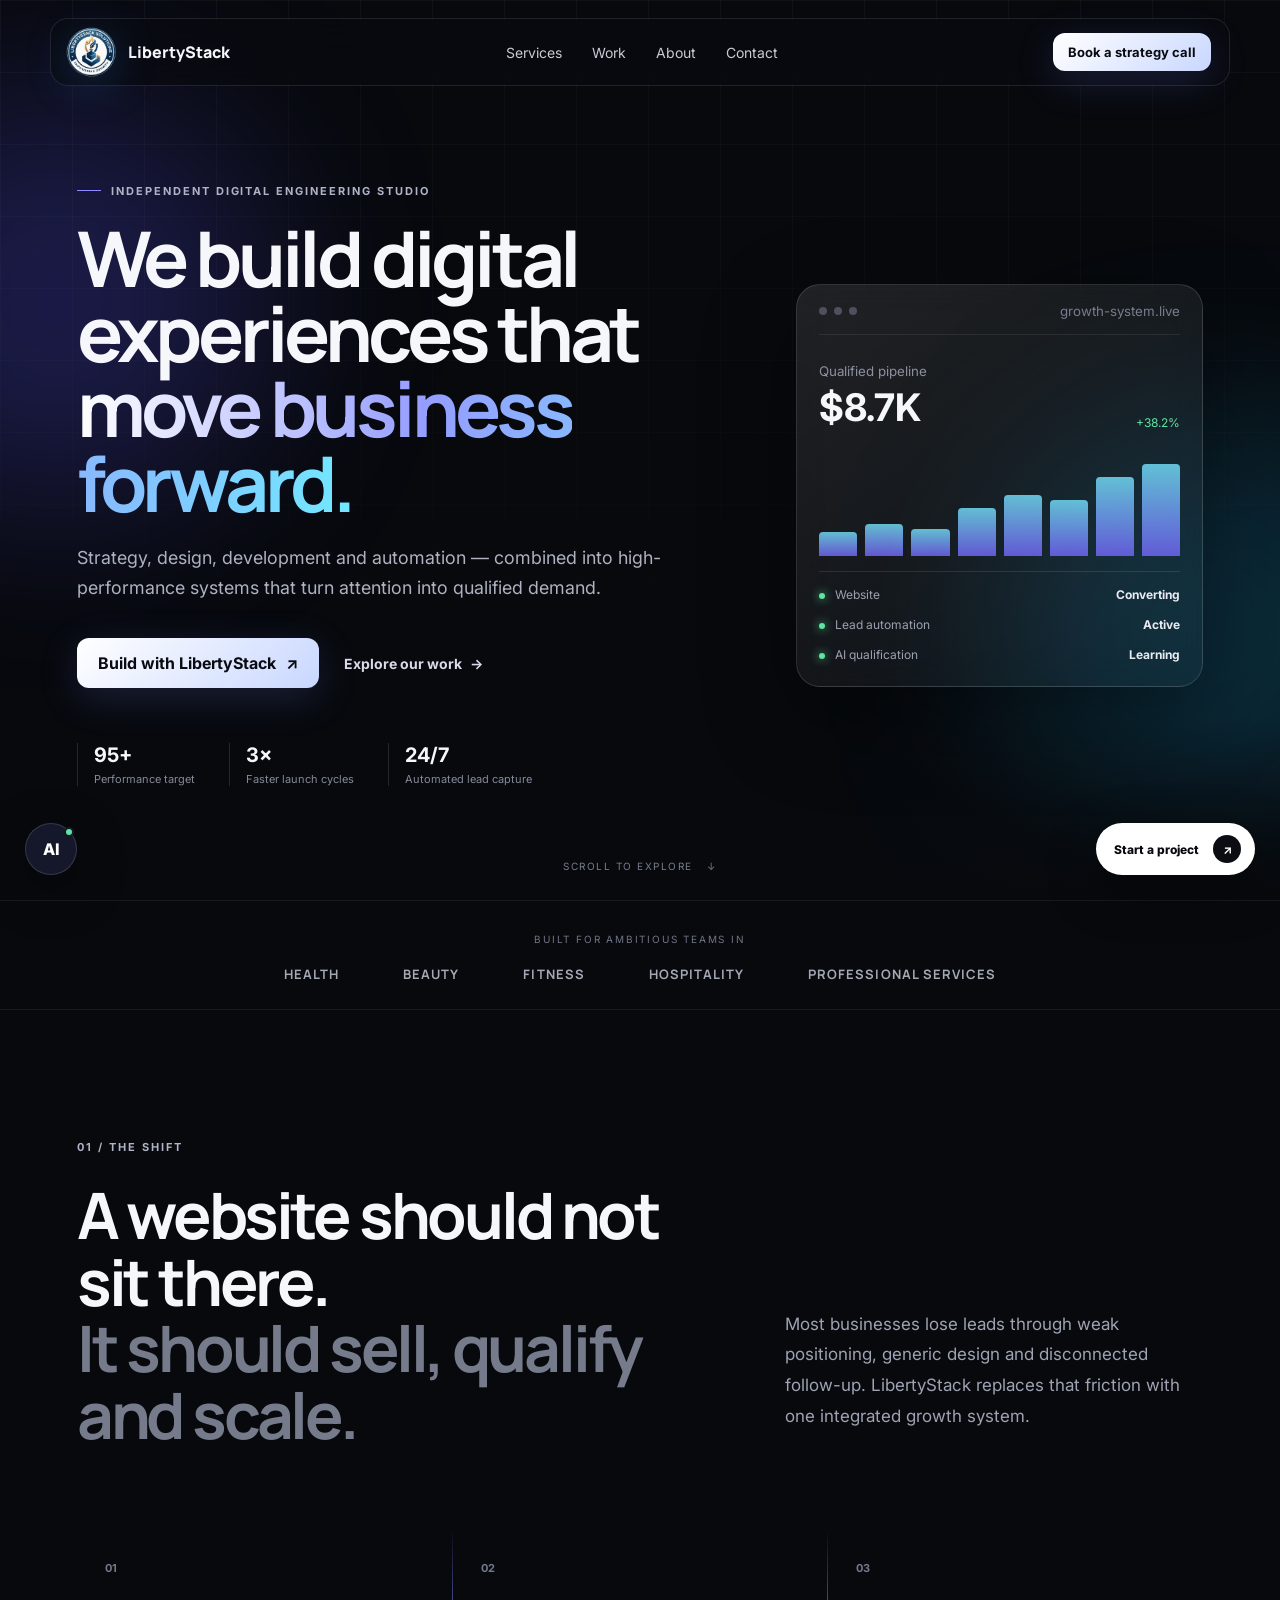
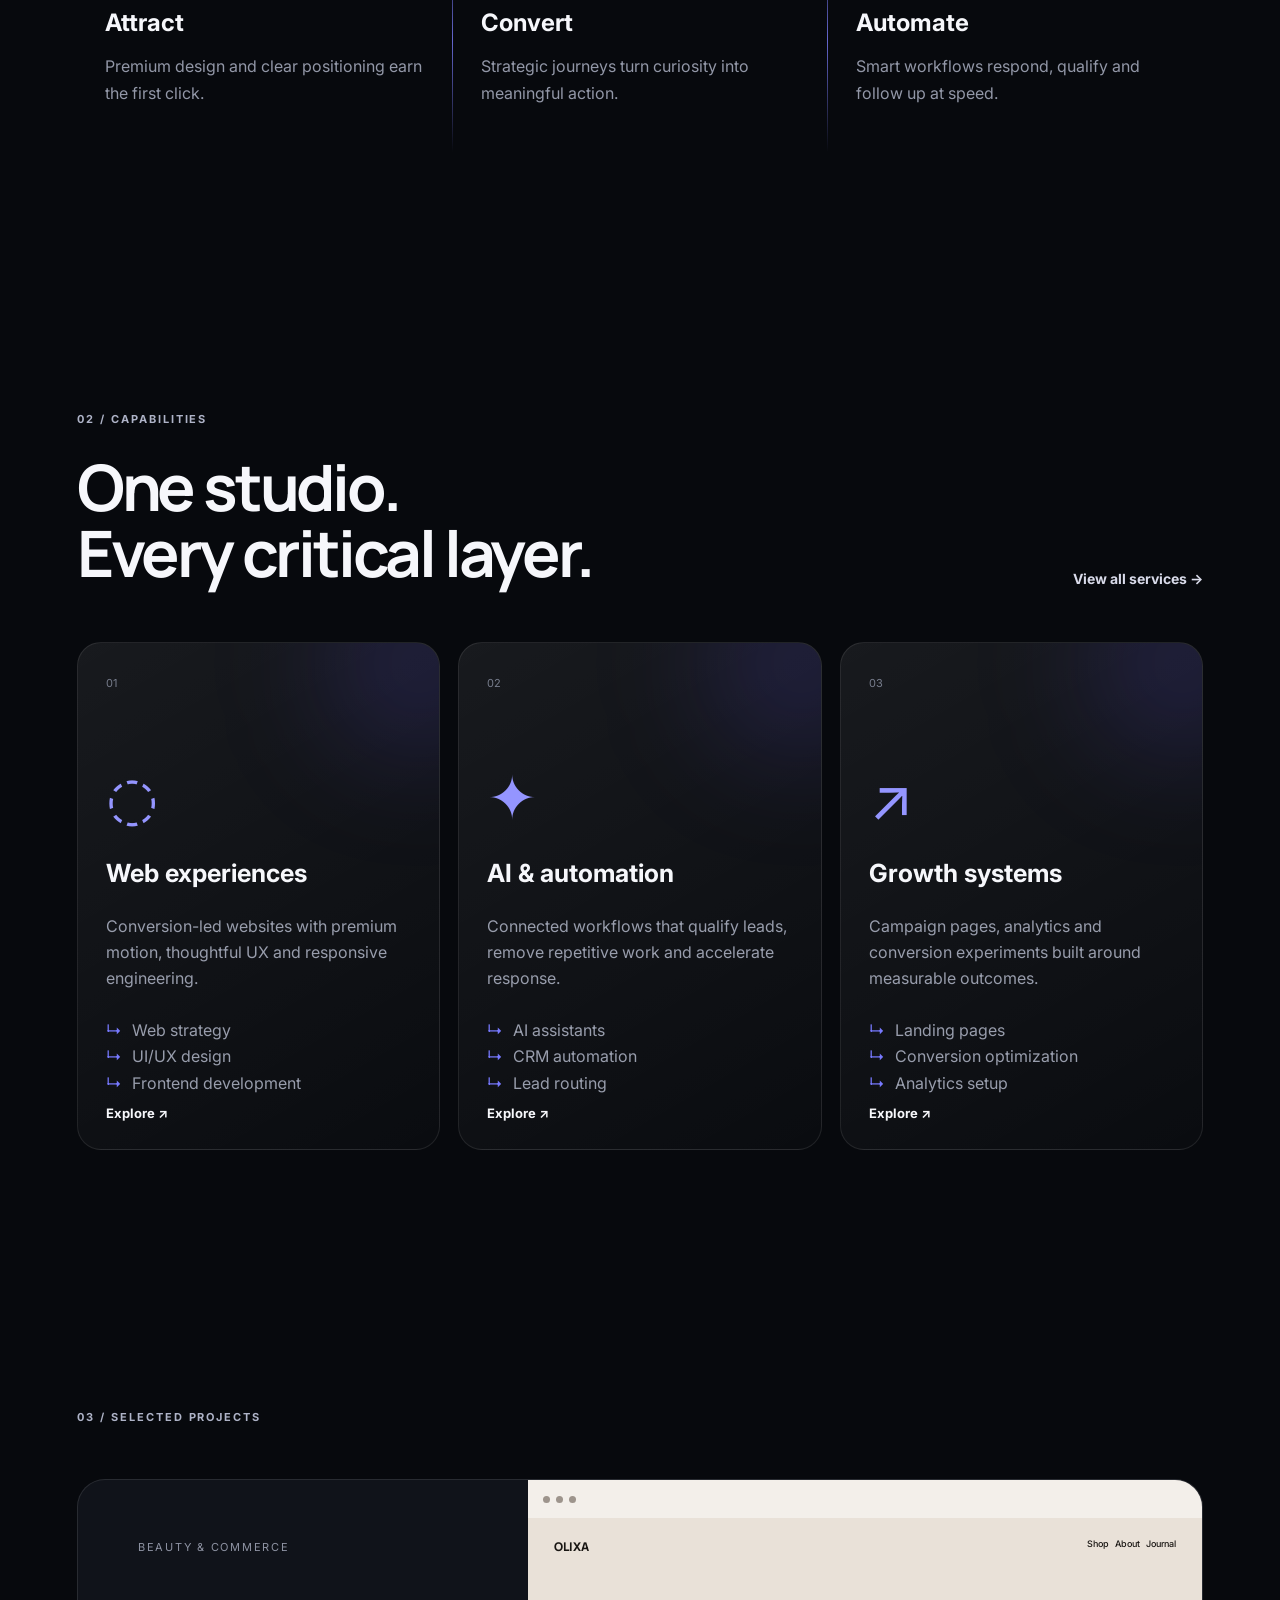
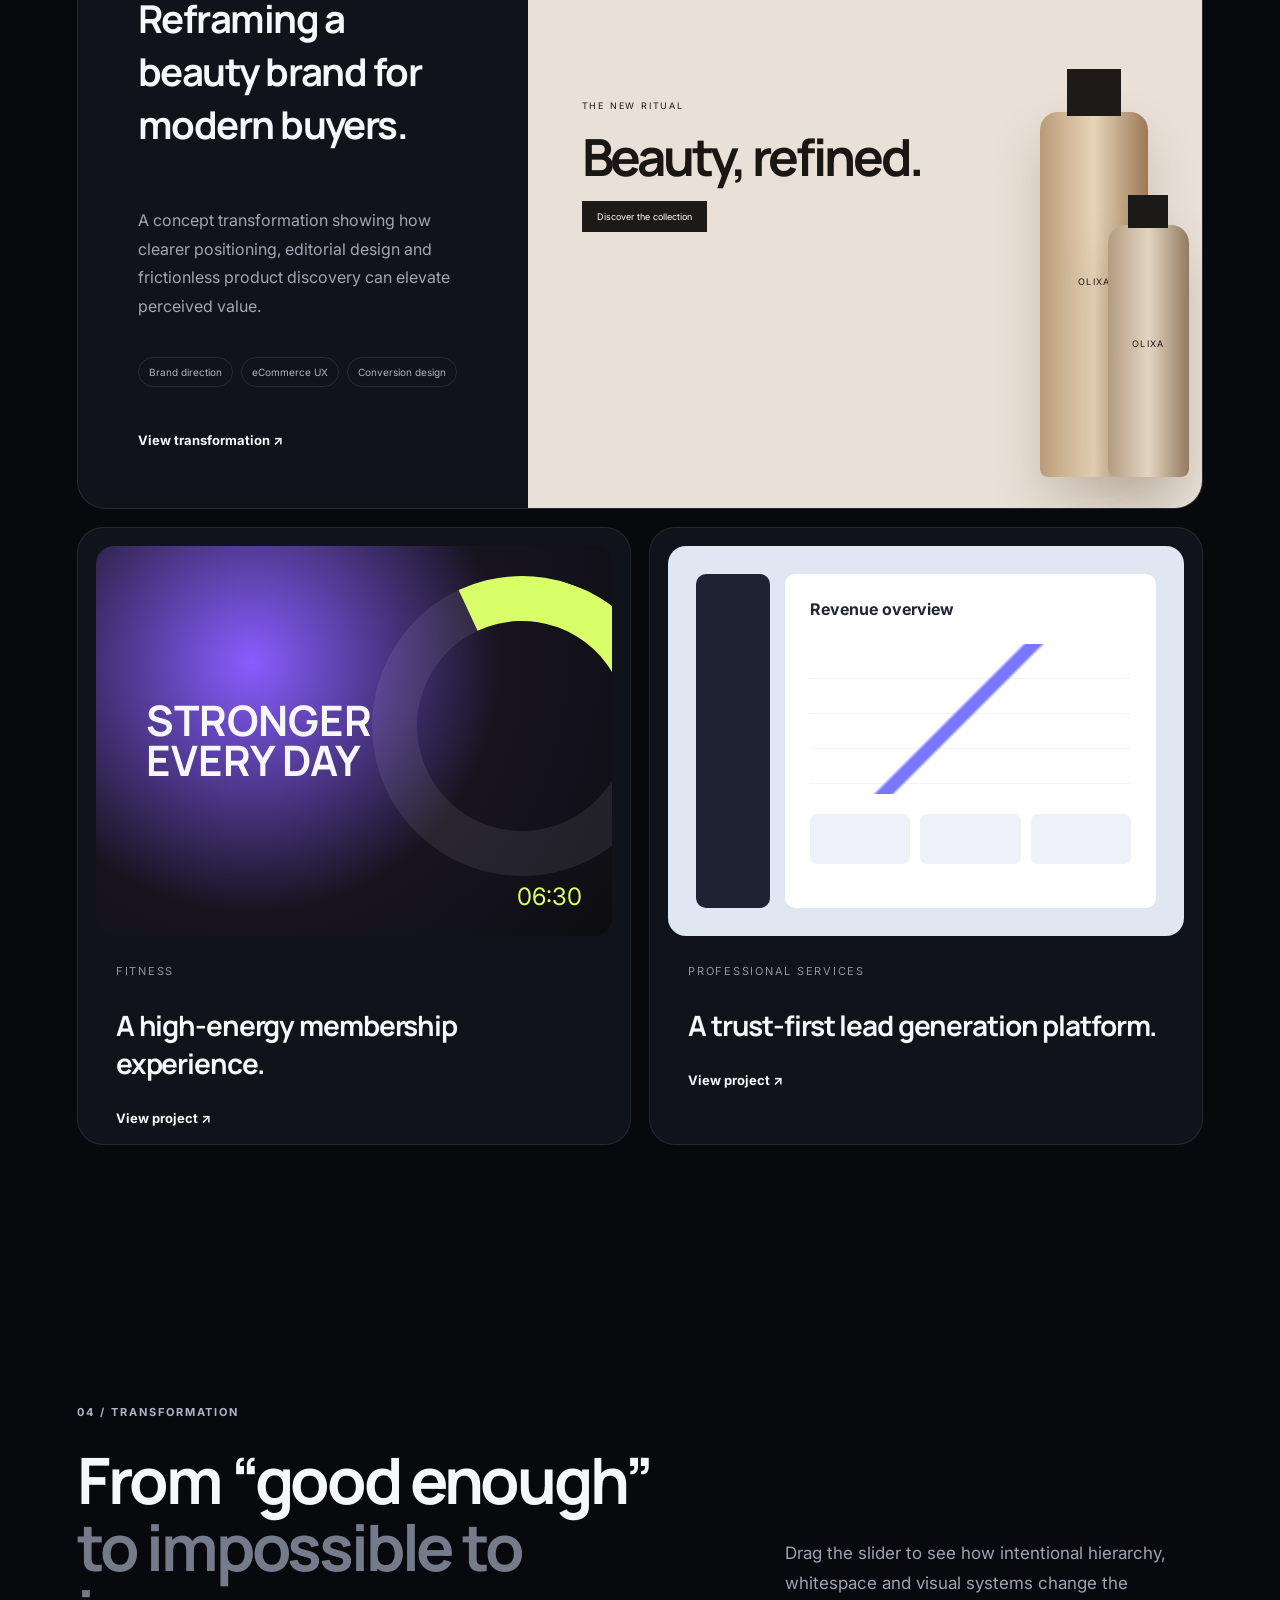
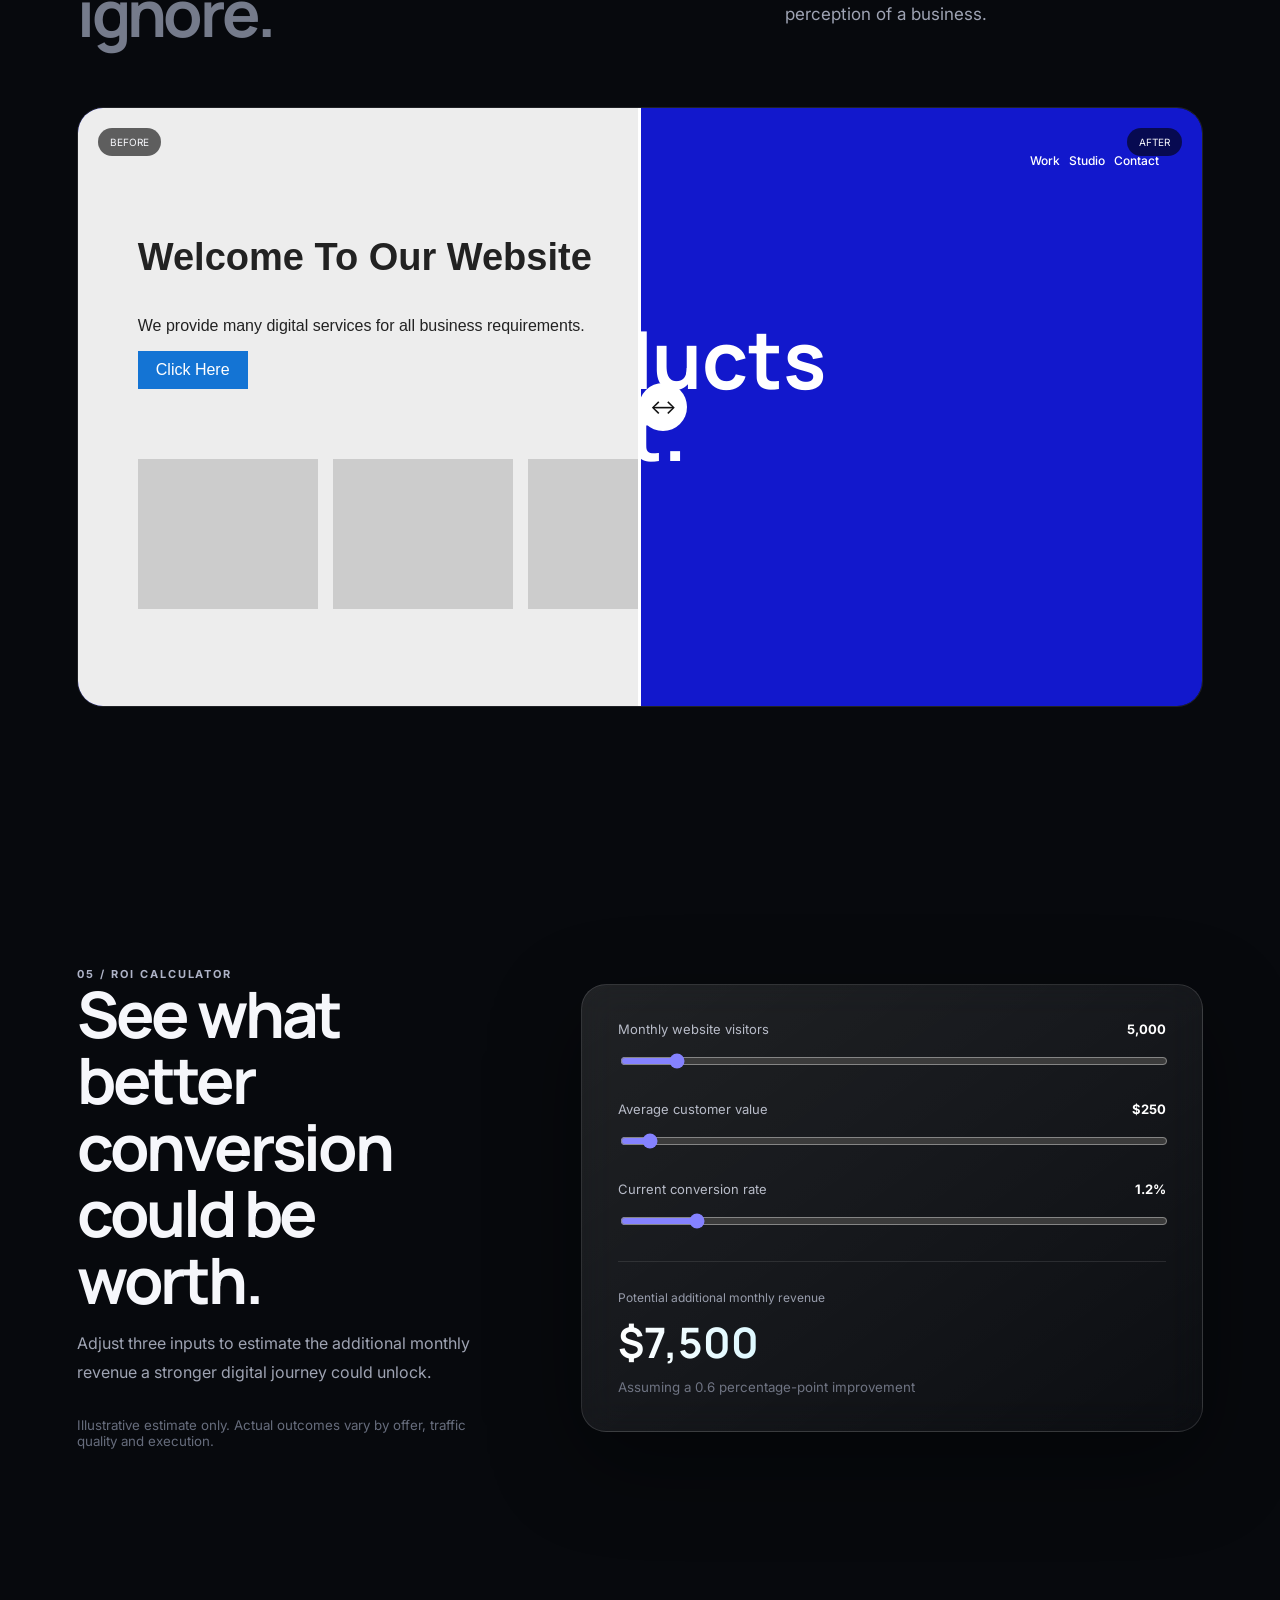
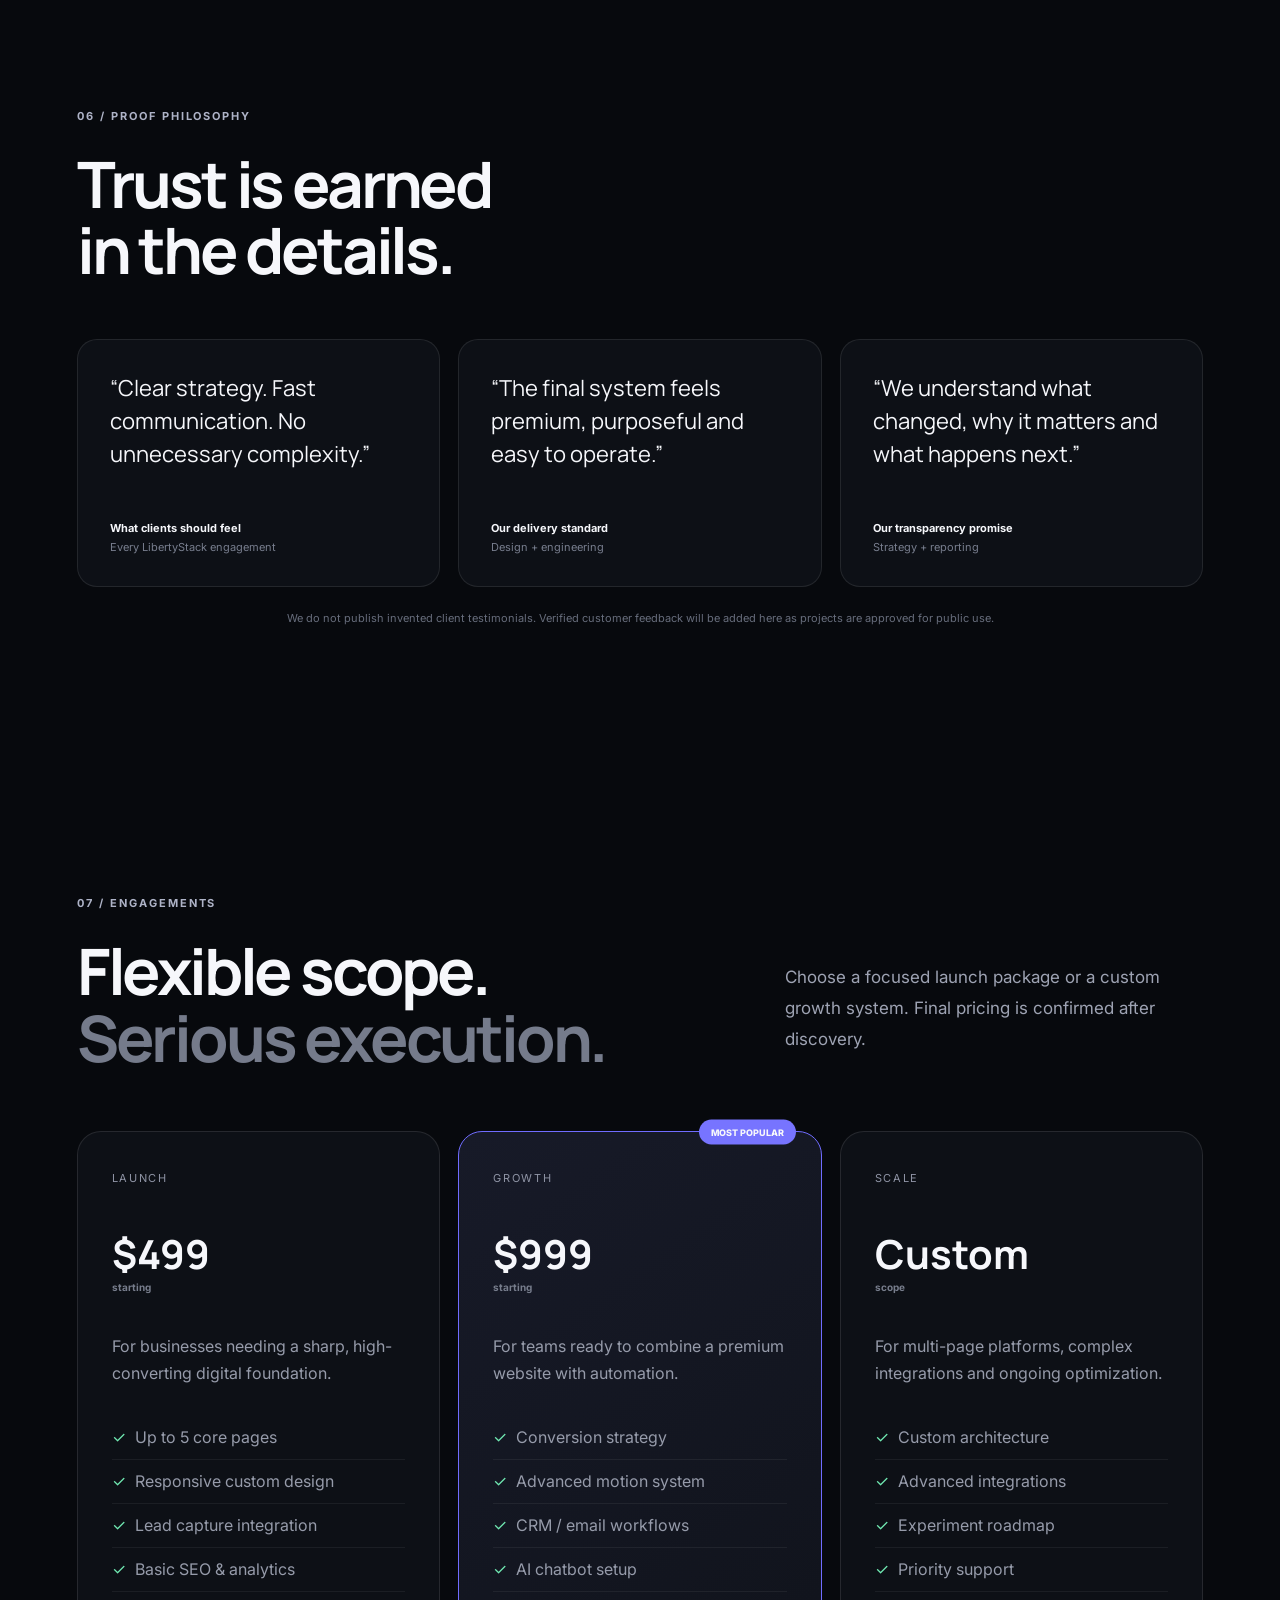
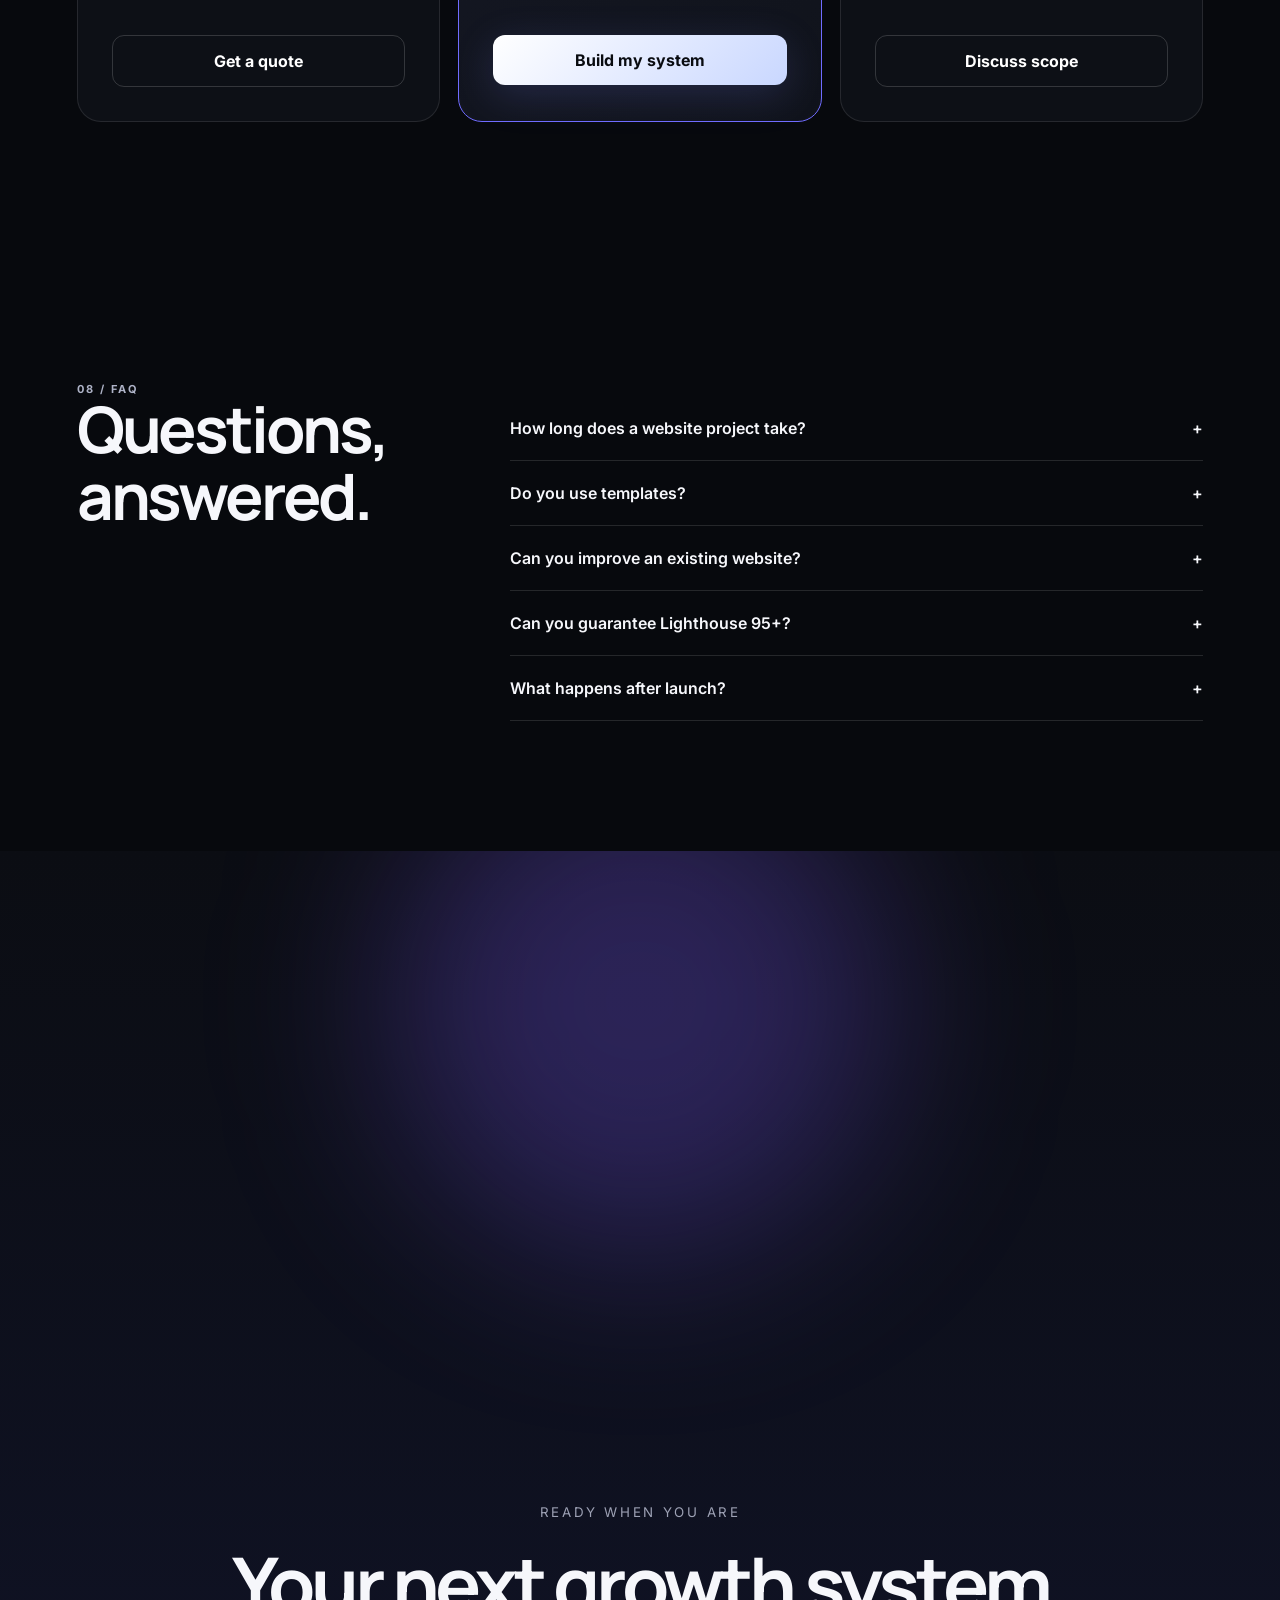
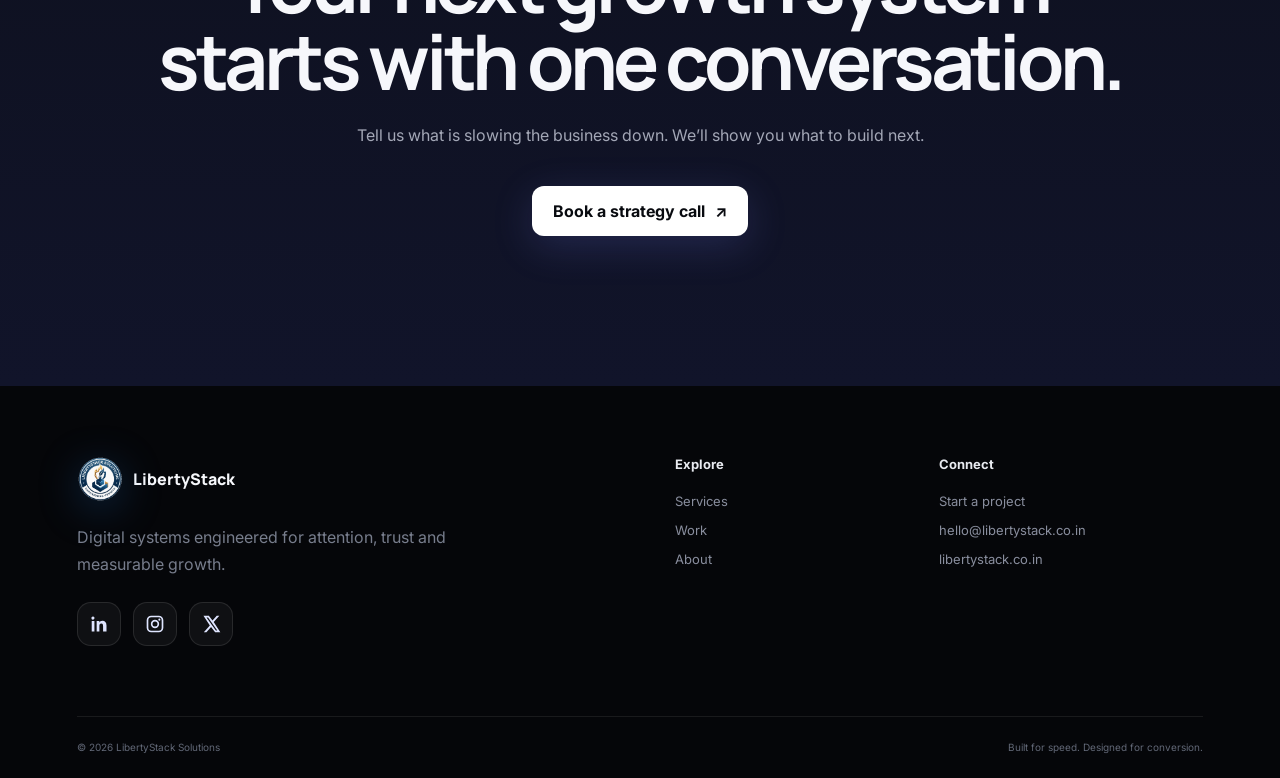
==== commit 4af62fed: "Add files via upload" ====
--- a/index.html
+++ b/index.html
@@ -1,4 +1,12 @@
-<!doctype html><html lang="en"><head><meta charset="utf-8"><meta name="viewport" content="width=device-width,initial-scale=1"><title>LibertyStack Solutions — Digital Systems That Convert</title><meta name="description" content="Premium websites, automation and digital growth systems engineered for modern businesses."><meta name="theme-color" content="#07090d"><link rel="preconnect" href="https://fonts.googleapis.com"><link rel="preconnect" href="https://fonts.gstatic.com" crossorigin><link href="https://fonts.googleapis.com/css2?family=Inter:wght@400;500;600;700;800&family=Manrope:wght@600;700;800&display=swap" rel="stylesheet"><link rel="stylesheet" href="assets/styles.css"><script type="application/ld+json">{"@context":"https://schema.org","@type":"ProfessionalService","name":"LibertyStack Solutions","url":"https://libertystack.co.in","email":"hello@libertystack.co.in","description":"Web design, development, automation and digital growth systems."}</script></head><body><div class="page-transition"></div><header class="site-header" id="siteHeader"><a class="brand" href="index.html" aria-label="LibertyStack Solutions home"><img class="brand-logo" src="assets/libertystack-logo.png" alt="LibertyStack Solutions logo" width="52" height="52"><span>LibertyStack</span></a><nav class="desktop-nav" aria-label="Primary"><a href="services.html">Services</a><a href="work.html">Work</a><a href="about.html">About</a><a href="contact.html">Contact</a></nav><a class="button button-small desktop-cta calendly-link" href="https://calendly.com/ishant-libertystack/new-meeting" target="_blank" rel="noopener noreferrer">Book a strategy call</a><button class="menu-toggle" aria-label="Open menu" aria-expanded="false"><span></span><span></span></button></header><div class="mobile-menu" aria-hidden="true"><a href="services.html">Services</a><a href="work.html">Work</a><a href="about.html">About</a><a href="contact.html">Contact</a><a class="button calendly-link" href="https://calendly.com/ishant-libertystack/new-meeting" target="_blank" rel="noopener noreferrer">Book a strategy call</a></div><main>
+<!doctype html><html lang="en"><head><meta charset="utf-8"><meta name="viewport" content="width=device-width,initial-scale=1"><title>LibertyStack Solutions — Digital Systems That Convert</title><meta name="description" content="Premium websites, automation and digital growth systems engineered for modern businesses."><meta name="theme-color" content="#07090d"><link rel="preconnect" href="https://fonts.googleapis.com"><link rel="preconnect" href="https://fonts.gstatic.com" crossorigin><link href="https://fonts.googleapis.com/css2?family=Inter:wght@400;500;600;700;800&family=Manrope:wght@600;700;800&display=swap" rel="stylesheet"><link rel="stylesheet" href="assets/styles.css"><script type="application/ld+json">{"@context":"https://schema.org","@type":"ProfessionalService","name":"LibertyStack Solutions","url":"https://libertystack.co.in","email":"hello@libertystack.co.in","description":"Web design, development, automation and digital growth systems."}</script><script type="text/javascript">
+    (function(c,l,a,r,i,t,y){
+        c[a]=c[a]||function(){(c[a].q=c[a].q||[]).push(arguments)};
+        t=l.createElement(r);t.async=1;t.src="https://www.clarity.ms/tag/"+i;
+        y=l.getElementsByTagName(r)[0];y.parentNode.insertBefore(t,y);
+    })(window, document, "clarity", "script", "xpqdxh5vmo");
+</script>
+
+</head><body><div class="page-transition"></div><header class="site-header" id="siteHeader"><a class="brand" href="index.html" aria-label="LibertyStack Solutions home"><img class="brand-logo" src="assets/libertystack-logo.png" alt="LibertyStack Solutions logo" width="52" height="52"><span>LibertyStack</span></a><nav class="desktop-nav" aria-label="Primary"><a href="services.html">Services</a><a href="work.html">Work</a><a href="about.html">About</a><a href="contact.html">Contact</a></nav><a class="button button-small desktop-cta calendly-link" href="https://calendly.com/ishant-libertystack/new-meeting" target="_blank" rel="noopener noreferrer">Book a strategy call</a><button class="menu-toggle" aria-label="Open menu" aria-expanded="false"><span></span><span></span></button></header><div class="mobile-menu" aria-hidden="true"><a href="services.html">Services</a><a href="work.html">Work</a><a href="about.html">About</a><a href="contact.html">Contact</a><a class="button calendly-link" href="https://calendly.com/ishant-libertystack/new-meeting" target="_blank" rel="noopener noreferrer">Book a strategy call</a></div><main>
 <section class="hero"><canvas id="networkGlobe" aria-hidden="true"></canvas><div class="gradient-orb orb-one"></div><div class="gradient-orb orb-two"></div><div class="hero-grid"></div><div class="hero-copy reveal"><div class="eyebrow"><span></span>Independent digital engineering studio</div><h1>We build digital experiences that <em>move business forward.</em></h1><p>Strategy, design, development and automation — combined into high-performance systems that turn attention into qualified demand.</p><div class="hero-actions"><a class="button" href="contact.html#book">Build with LibertyStack <span>↗</span></a><a class="text-link" href="work.html">Explore our work <span>→</span></a></div><div class="hero-proof"><div><b>95+</b><span>Performance target</span></div><div><b>3×</b><span>Faster launch cycles</span></div><div><b>24/7</b><span>Automated lead capture</span></div></div></div><div class="hero-console glass-card tilt reveal"><div class="console-top"><span></span><span></span><span></span><small>growth-system.live</small></div><div class="console-metric"><small>Qualified pipeline</small><b>$8.7K</b><span class="positive">+38.2%</span></div><div class="mini-chart"><i style="--h:24%"></i><i style="--h:32%"></i><i style="--h:27%"></i><i style="--h:48%"></i><i style="--h:61%"></i><i style="--h:56%"></i><i style="--h:79%"></i><i style="--h:92%"></i></div><div class="console-row"><span><i class="status-dot"></i> Website</span><b>Converting</b></div><div class="console-row"><span><i class="status-dot"></i> Lead automation</span><b>Active</b></div><div class="console-row"><span><i class="status-dot"></i> AI qualification</span><b>Learning</b></div></div><div class="scroll-note">Scroll to explore <span>↓</span></div></section>
 <section class="logo-strip"><span>Built for ambitious teams in</span><div><b>HEALTH</b><b>BEAUTY</b><b>FITNESS</b><b>HOSPITALITY</b><b>PROFESSIONAL SERVICES</b></div></section>
 <section class="section intro-section"><div class="section-label reveal">01 / The shift</div><div class="split-heading reveal"><h2>A website should not sit there.<br><span>It should sell, qualify and scale.</span></h2><p>Most businesses lose leads through weak positioning, generic design and disconnected follow-up. LibertyStack replaces that friction with one integrated growth system.</p></div><div class="system-track reveal"><div class="system-node"><b>01</b><h3>Attract</h3><p>Premium design and clear positioning earn the first click.</p></div><div class="system-line"></div><div class="system-node"><b>02</b><h3>Convert</h3><p>Strategic journeys turn curiosity into meaningful action.</p></div><div class="system-line"></div><div class="system-node"><b>03</b><h3>Automate</h3><p>Smart workflows respond, qualify and follow up at speed.</p></div></div></section>
--- a/assets/styles.css
+++ b/assets/styles.css
@@ -1,4 +1,4 @@
-*{box-sizing:border-box}html{scroll-behavior:smooth}body{margin:0;background:#07090d;color:#f6f7fb;font-family:Inter,Arial,sans-serif;overflow-x:hidden}body.menu-open{overflow:hidden}::selection{background:#7c7cff;color:white}a{color:inherit;text-decoration:none}button,input,select,textarea{font:inherit}.site-header{position:fixed;z-index:100;top:18px;left:50%;transform:translateX(-50%);width:min(1180px,calc(100% - 32px));height:68px;padding:0 18px 0 14px;border:1px solid rgba(255,255,255,.1);background:rgba(9,11,16,.72);backdrop-filter:blur(22px);border-radius:18px;display:flex;align-items:center;justify-content:space-between;transition:.3s}.site-header.scrolled{top:8px;background:rgba(9,11,16,.9)}.brand{display:flex;align-items:center;gap:10px;font-family:Manrope;font-weight:800}.brand-mark{width:38px;height:38px;display:grid;place-items:center;background:linear-gradient(135deg,#8f7cff,#4be1ff);border-radius:12px;color:#080a0f;box-shadow:0 0 28px rgba(107,129,255,.28)}.desktop-nav{display:flex;gap:30px;font-size:14px;color:#c9cbd4}.desktop-nav a:hover{color:#fff}.button{display:inline-flex;align-items:center;justify-content:center;gap:10px;border:0;border-radius:12px;padding:15px 21px;background:linear-gradient(135deg,#fff,#c9d7ff);color:#090b10;font-weight:700;cursor:pointer;box-shadow:0 10px 40px rgba(120,134,255,.18);transition:transform .25s,box-shadow .25s}.button:hover{transform:translateY(-2px);box-shadow:0 15px 45px rgba(120,134,255,.3)}.button-small{padding:11px 15px;font-size:13px}.button-outline{background:transparent;color:#fff;border:1px solid rgba(255,255,255,.16);box-shadow:none}.button-light{background:#fff;color:#080a0f}.menu-toggle,.mobile-menu{display:none}.hero{min-height:100svh;position:relative;display:grid;grid-template-columns:1.1fr .7fr;gap:80px;align-items:center;padding:150px max(6vw,30px) 80px;overflow:hidden}.hero:after{content:"";position:absolute;inset:auto 0 0;height:180px;background:linear-gradient(transparent,#07090d);pointer-events:none}.hero-grid{position:absolute;inset:0;background-image:linear-gradient(rgba(255,255,255,.035) 1px,transparent 1px),linear-gradient(90deg,rgba(255,255,255,.035) 1px,transparent 1px);background-size:72px 72px;mask-image:linear-gradient(to bottom,black,transparent 80%)}#networkGlobe{position:absolute;inset:0 0 0 auto;width:62%;height:100%;opacity:.8}.gradient-orb{position:absolute;border-radius:50%;filter:blur(90px);pointer-events:none}.orb-one{width:420px;height:420px;background:rgba(92,83,255,.24);top:10%;left:-12%}.orb-two{width:440px;height:440px;background:rgba(28,194,255,.18);right:-12%;bottom:5%}.orb-three{width:500px;height:500px;background:rgba(125,92,255,.28);left:50%;top:20%;transform:translate(-50%,-50%)}.hero-copy{position:relative;z-index:2;max-width:760px}.eyebrow,.section-label{text-transform:uppercase;letter-spacing:.18em;font-size:11px;font-weight:700;color:#aeb3c7}.eyebrow{display:flex;align-items:center;gap:10px}.eyebrow span{width:24px;height:1px;background:#8f8cff}.hero h1,.page-hero h1{font-family:Manrope;margin:22px 0;font-size:clamp(48px,6vw,94px);line-height:.98;letter-spacing:-.055em}.hero h1 em,.page-hero h1 em{font-style:normal;background:linear-gradient(90deg,#fff,#959dff 45%,#72e8ff);-webkit-background-clip:text;color:transparent}.hero-copy>p,.page-hero>p{max-width:680px;color:#aeb2c0;font-size:clamp(17px,1.4vw,21px);line-height:1.7}.hero-actions{display:flex;align-items:center;gap:25px;margin-top:35px}.text-link{font-size:14px;font-weight:700;color:#d9dbea}.text-link span{margin-left:5px}.hero-proof{display:flex;gap:34px;margin-top:55px}.hero-proof div{display:flex;flex-direction:column;border-left:1px solid rgba(255,255,255,.12);padding-left:16px}.hero-proof b{font-size:20px}.hero-proof span{font-size:11px;color:#858a99;margin-top:5px}.glass-card{background:linear-gradient(145deg,rgba(255,255,255,.1),rgba(255,255,255,.025));border:1px solid rgba(255,255,255,.13);box-shadow:0 30px 90px rgba(0,0,0,.42);backdrop-filter:blur(18px)}.hero-console{position:relative;z-index:3;padding:18px 22px 24px;border-radius:24px;transform-style:preserve-3d}.console-top{display:flex;align-items:center;gap:7px;border-bottom:1px solid rgba(255,255,255,.08);padding-bottom:15px}.console-top span{width:8px;height:8px;border-radius:50%;background:#4c515d}.console-top small{margin-left:auto;color:#777d8e}.console-metric{padding:28px 0 12px;display:grid;grid-template-columns:1fr auto;gap:5px}.console-metric small{grid-column:1/-1;color:#8b91a2}.console-metric b{font-size:38px}.positive{color:#5ee5a0;align-self:end;font-size:12px}.mini-chart{height:130px;display:flex;align-items:end;gap:8px;border-bottom:1px solid rgba(255,255,255,.1);padding:15px 0}.mini-chart i{flex:1;height:var(--h);border-radius:4px 4px 0 0;background:linear-gradient(#76e6ff,#7667ff);opacity:.8}.console-row{display:flex;justify-content:space-between;padding-top:15px;font-size:12px;color:#9ca1b1}.console-row b{color:#e9ebf2}.status-dot{display:inline-block;width:6px;height:6px;border-radius:50%;background:#5ee5a0;margin-right:7px;box-shadow:0 0 10px #5ee5a0}.scroll-note{position:absolute;z-index:4;bottom:28px;left:50%;transform:translateX(-50%);font-size:10px;text-transform:uppercase;letter-spacing:.15em;color:#777d8c}.scroll-note span{margin-left:10px}.logo-strip{padding:26px 5vw;border-top:1px solid rgba(255,255,255,.07);border-bottom:1px solid rgba(255,255,255,.07);color:#707584;text-align:center}.logo-strip>span{font-size:10px;text-transform:uppercase;letter-spacing:.18em}.logo-strip div{display:flex;justify-content:center;gap:clamp(22px,5vw,70px);flex-wrap:wrap;margin-top:18px}.logo-strip b{font-family:Manrope;font-size:13px;letter-spacing:.08em;color:#a5a9b5}.section{padding:130px max(6vw,30px);max-width:1500px;margin:auto}.split-heading,.section-head{display:grid;grid-template-columns:1.2fr .8fr;gap:80px;align-items:end;margin-top:28px}.split-heading h2,.section-head h2,.calculator-copy h2,.faq h2{font-family:Manrope;font-size:clamp(38px,5vw,72px);line-height:1.04;letter-spacing:-.05em;margin:0}.split-heading h2 span{color:#757b8b}.split-heading p{color:#9ea3b3;line-height:1.8;font-size:17px}.section-head .text-link{justify-self:end}.system-track{display:grid;grid-template-columns:1fr auto 1fr auto 1fr;margin-top:80px}.system-node{padding:28px}.system-node b{font-size:11px;color:#74798a}.system-node h3{font-size:24px;margin:32px 0 12px}.system-node p{color:#9297a7;line-height:1.7}.system-line{width:1px;background:linear-gradient(transparent,rgba(124,126,255,.8),transparent)}.service-grid{display:grid;grid-template-columns:repeat(3,1fr);gap:18px;margin-top:55px}.service-card{min-height:475px;position:relative;padding:28px;border-radius:24px;border:1px solid rgba(255,255,255,.09);background:linear-gradient(150deg,rgba(255,255,255,.07),rgba(255,255,255,.015));overflow:hidden;transition:border-color .3s,transform .3s;transform-style:preserve-3d}.service-card:before{content:"";position:absolute;width:180px;height:180px;border-radius:50%;filter:blur(60px);background:rgba(106,91,255,.18);right:-70px;top:-70px}.service-card:hover{border-color:rgba(145,143,255,.45)}.service-number{font-size:11px;color:#777d8c}.service-icon{font-size:60px;margin:70px 0 24px;color:#9495ff}.service-card h3{font-size:25px}.service-card p,.service-card li{color:#989dac;line-height:1.65}.service-card ul{list-style:none;padding:0;margin:25px 0}.service-card li:before{content:"↳";margin-right:10px;color:#7779ff}.service-card>a{position:absolute;bottom:28px;font-weight:700;font-size:13px}.project{margin-top:55px;border-radius:28px;border:1px solid rgba(255,255,255,.1);background:#10131a;overflow:hidden}.project-large{display:grid;grid-template-columns:.8fr 1.2fr;min-height:600px}.project-copy{padding:60px;display:flex;flex-direction:column;justify-content:center}.project-copy>span,.project-small>span,.case-copy>span{font-size:11px;text-transform:uppercase;letter-spacing:.16em;color:#8e93a3}.project-copy h3,.project-small h3{font-family:Manrope;font-size:clamp(30px,3vw,48px);letter-spacing:-.04em}.project-copy p{color:#a1a6b4;line-height:1.8}.tag-row{display:flex;gap:8px;flex-wrap:wrap;margin:20px 0 45px}.tag-row i{font-style:normal;border:1px solid rgba(255,255,255,.1);padding:8px 10px;border-radius:100px;font-size:10px;color:#aeb2c0}.project-copy a,.project-small a{font-weight:700;font-size:13px}.browser-mock{position:relative;min-height:450px;background:#e9e1d8;color:#191613;overflow:hidden}.browser-bar{height:38px;background:rgba(255,255,255,.45);display:flex;align-items:center;padding:0 15px;gap:6px}.browser-bar i{width:7px;height:7px;background:#9d948c;border-radius:50%}.mock-nav{padding:20px 26px;font-family:Manrope;font-weight:800;display:flex;justify-content:space-between;font-size:12px}.mock-nav span{font-family:Inter;font-weight:500;font-size:9px}.mock-beauty-copy{position:absolute;z-index:2;top:35%;left:8%;display:flex;flex-direction:column}.mock-beauty-copy small{font-size:9px;letter-spacing:.2em}.mock-beauty-copy b{font-family:Manrope;font-size:clamp(34px,4vw,65px);letter-spacing:-.06em;margin:10px 0}.mock-beauty-copy button{width:max-content;border:0;background:#1c1917;color:white;padding:10px 15px;font-size:9px}.bottle{position:absolute;right:8%;bottom:5%;width:16%;height:58%;background:linear-gradient(90deg,#b99b76,#e7d4b9,#9b7955);border-radius:18px 18px 8px 8px;box-shadow:0 25px 50px rgba(80,50,20,.2)}.bottle:before{content:"";position:absolute;width:50%;height:13%;left:25%;top:-12%;background:#1d1a18}.bottle:after{content:"OLIXA";position:absolute;top:45%;width:100%;text-align:center;font-size:9px;letter-spacing:.15em}.b2{right:2%;height:40%;width:12%;filter:saturate(.75)}.project-pair{display:grid;grid-template-columns:1fr 1fr;gap:18px;margin-top:18px}.project-small{padding:18px;border:1px solid rgba(255,255,255,.09);border-radius:26px;background:#10131a}.project-small>span,.project-small h3,.project-small>a{display:block;margin-left:20px;margin-right:20px}.project-small h3{font-size:28px}.fitness-visual,.dashboard-visual{height:390px;border-radius:18px;margin-bottom:28px;position:relative;overflow:hidden}.fitness-visual{background:radial-gradient(circle at 30% 30%,#885dff,#17141f 55%,#0d0d11);display:flex;align-items:center;padding:50px}.fitness-ring{position:absolute;width:300px;height:300px;border:45px solid rgba(255,255,255,.08);border-top-color:#d8ff67;border-radius:50%;right:-60px;top:30px;transform:rotate(20deg)}.fitness-visual b{font-family:Manrope;font-size:42px;line-height:.95;z-index:2}.fitness-visual span{position:absolute;bottom:25px;right:30px;color:#d8ff67;font-size:24px}.dashboard-visual{background:#dfe7f2;display:flex;padding:28px}.dash-side{width:16%;border-radius:10px;background:#1c2434}.dash-main{flex:1;margin-left:15px;background:white;border-radius:10px;padding:25px;color:#202635}.dash-chart{height:150px;margin-top:25px;background:linear-gradient(135deg,transparent 45%,#7977ff 46%,#7977ff 49%,transparent 50%),linear-gradient(to top,#f1f3f9 1px,transparent 1px);background-size:100% 100%,100% 35px}.dash-boxes{display:flex;gap:10px;margin-top:20px}.dash-boxes i{height:50px;flex:1;background:#eef1f7;border-radius:7px}.before-after{height:600px;position:relative;margin-top:60px;border-radius:26px;overflow:hidden;border:1px solid rgba(255,255,255,.1);user-select:none}.after-panel,.before-panel{position:absolute;inset:0}.after-panel{background:#1218cc}.before-panel{width:50%;overflow:hidden;background:#ededed;border-right:2px solid white}.after-site,.before-site{width:calc(100vw - 12vw);max-width:1320px;height:100%;padding:45px;color:white}.after-site nav{display:flex;justify-content:space-between;font-weight:800}.after-site nav span{font-size:12px;font-weight:500}.after-site>div{margin:110px 8%}.after-site small{letter-spacing:.2em}.after-site h3{font-family:Manrope;font-size:80px;line-height:.9;margin:20px 0}.after-site button{padding:14px 20px;border:0}.before-site{color:#222;font-family:Arial;padding:90px 60px}.before-site h3{font-size:38px}.before-site button{background:#1474d4;color:white;padding:10px 18px;border:0}.old-boxes{display:flex;gap:15px;margin-top:70px}.old-boxes i{width:180px;height:150px;background:#ccc}.ba-handle{position:absolute;left:50%;top:0;bottom:0;width:2px;background:#fff;transform:translateX(-50%);display:grid;place-items:center}.ba-handle span{width:48px;height:48px;background:#fff;color:#111;border-radius:50%;display:grid;place-items:center;font-size:20px}.ba-label{position:absolute;top:20px;padding:8px 12px;background:rgba(0,0,0,.6);border-radius:20px;font-size:10px;text-transform:uppercase}.before-label{left:20px}.after-label{right:20px}.calculator-section{display:grid;grid-template-columns:.8fr 1.2fr;gap:90px;align-items:center}.calculator-copy p{color:#9ea3b2;line-height:1.8}.calculator-copy small{display:block;color:#666c7c;margin-top:30px}.roi-card{padding:36px;border-radius:25px}.roi-card label{display:grid;grid-template-columns:1fr auto;gap:14px;margin-bottom:30px;font-size:13px;color:#b8bcc8}.roi-card output{color:white;font-weight:700}.roi-card input{grid-column:1/-1;width:100%;accent-color:#8582ff}.roi-result{border-top:1px solid rgba(255,255,255,.1);padding-top:28px;display:flex;flex-direction:column}.roi-result span{font-size:12px;color:#989dac}.roi-result b{font-family:Manrope;font-size:42px;margin:8px 0;background:linear-gradient(90deg,#fff,#7de5ff);-webkit-background-clip:text;color:transparent}.roi-result small{color:#6f7483}.testimonial-grid{display:grid;grid-template-columns:repeat(3,1fr);gap:18px;margin-top:55px}.testimonial-grid blockquote{margin:0;padding:32px;border-radius:20px;border:1px solid rgba(255,255,255,.09);background:#0d1016}.testimonial-grid p{font-family:Manrope;font-size:22px;line-height:1.5;margin-top:0}.testimonial-grid footer{display:flex;flex-direction:column;margin-top:50px;font-size:11px}.testimonial-grid footer span{color:#777d8d;margin-top:5px}.honesty-note{font-size:11px;color:#676d7c;text-align:center;margin-top:24px}.pricing-grid{display:grid;grid-template-columns:repeat(3,1fr);gap:18px;margin-top:60px}.price-card{position:relative;padding:34px;border:1px solid rgba(255,255,255,.1);border-radius:24px;background:#0d1016}.price-card.featured{background:linear-gradient(145deg,#171a28,#10131b);border-color:#706cff;transform:translateY(-14px)}.popular{position:absolute;top:0;right:25px;transform:translateY(-50%);background:#7774ff;padding:7px 12px;border-radius:100px;font-size:9px;text-transform:uppercase;font-weight:800}.price-card>span{font-size:11px;text-transform:uppercase;letter-spacing:.15em;color:#8f94a5}.price-card h3{font-family:Manrope;font-size:40px}.price-card h3 small{display:block;font-family:Inter;font-size:10px;color:#777d8c}.price-card p,.price-card li{color:#969baa;line-height:1.7}.price-card ul{list-style:none;padding:0;margin:28px 0}.price-card li{padding:8px 0;border-bottom:1px solid rgba(255,255,255,.06)}.price-card li:before{content:"✓";color:#71eab3;margin-right:9px}.price-card .button{width:100%;margin-top:15px}.faq-layout{display:grid;grid-template-columns:.65fr 1.35fr;gap:100px}.accordion details{border-bottom:1px solid rgba(255,255,255,.12);padding:22px 0}.accordion summary{list-style:none;cursor:pointer;font-weight:600;display:flex;justify-content:space-between}.accordion summary::-webkit-details-marker{display:none}.accordion summary span{transition:.3s}.accordion details[open] summary span{transform:rotate(45deg)}.accordion p{color:#9297a7;line-height:1.75;max-width:720px}.final-cta{position:relative;text-align:center;padding:150px 30px;overflow:hidden;background:linear-gradient(#0b0d13,#11142a)}.final-cta>*{position:relative;z-index:2}.final-cta small{letter-spacing:.2em;color:#9ea2b5}.final-cta h2{font-family:Manrope;font-size:clamp(43px,6vw,82px);letter-spacing:-.055em;line-height:1;margin:25px 0}.final-cta p{color:#a3a7b6}.final-cta .button{margin-top:25px}.footer{padding:70px max(6vw,30px) 25px;display:grid;grid-template-columns:1fr 1fr;gap:70px;background:#050609}.footer>div:first-child p{max-width:380px;color:#777d8c;line-height:1.7;margin-top:22px}.footer-links{display:grid;grid-template-columns:1fr 1fr}.footer-links>div{display:flex;flex-direction:column;gap:13px;font-size:13px;color:#898e9e}.footer-links strong{color:#e8eaf0;margin-bottom:8px}.footer-bottom{grid-column:1/-1;border-top:1px solid rgba(255,255,255,.08);padding-top:24px;display:flex;justify-content:space-between;font-size:10px;color:#626877}.sticky-cta{position:fixed;z-index:90;right:25px;bottom:25px;background:#fff;color:#080a0e;padding:12px 14px 12px 18px;border-radius:100px;display:flex;gap:14px;align-items:center;font-size:12px;font-weight:800;box-shadow:0 15px 50px rgba(0,0,0,.4)}.sticky-cta b{width:28px;height:28px;border-radius:50%;display:grid;place-items:center;background:#0b0d12;color:white}.chat-launcher{position:fixed;z-index:95;left:25px;bottom:25px;width:52px;height:52px;border-radius:50%;border:1px solid rgba(255,255,255,.14);background:#15182a;color:white;font-weight:800;box-shadow:0 15px 50px rgba(0,0,0,.4);cursor:pointer}.pulse{position:absolute;right:2px;top:3px;width:10px;height:10px;background:#5ee5a0;border:2px solid #15182a;border-radius:50%}.chat-panel{position:fixed;z-index:110;left:25px;bottom:88px;width:min(360px,calc(100% - 30px));height:500px;background:#0d1017;border:1px solid rgba(255,255,255,.12);border-radius:22px;box-shadow:0 25px 90px rgba(0,0,0,.55);display:flex;flex-direction:column;opacity:0;pointer-events:none;transform:translateY(20px) scale(.96);transition:.25s;overflow:hidden}.chat-panel.open{opacity:1;pointer-events:auto;transform:none}.chat-head{display:flex;justify-content:space-between;padding:18px;border-bottom:1px solid rgba(255,255,255,.08)}.chat-head div{display:flex;flex-direction:column}.chat-head small{color:#6f7585;margin-top:3px}.chat-close{background:transparent;border:0;color:white;font-size:24px;cursor:pointer}.chat-messages{flex:1;padding:17px;overflow:auto}.bot-message,.user-message{max-width:82%;padding:11px 13px;border-radius:13px;font-size:12px;line-height:1.55;margin-bottom:10px}.bot-message{background:#1a1e29;color:#c9cdd7}.user-message{background:#7774ff;margin-left:auto}.chat-quick{display:flex;gap:6px;padding:0 12px 10px;overflow:auto}.chat-quick button{white-space:nowrap;background:transparent;border:1px solid rgba(255,255,255,.1);color:#aeb2c0;border-radius:100px;padding:7px 9px;font-size:9px}.chat-form{display:flex;border-top:1px solid rgba(255,255,255,.08);padding:12px}.chat-form input{flex:1;background:transparent;border:0;color:white;outline:0}.chat-form button{width:34px;height:34px;border:0;border-radius:50%;background:white}.page-hero{min-height:75vh;padding:180px max(6vw,30px) 100px;position:relative;overflow:hidden;display:flex;flex-direction:column;justify-content:end}.page-hero h1{max-width:1050px}.service-detail{display:grid;grid-template-columns:.7fr 1.3fr;gap:110px;border-top:1px solid rgba(255,255,255,.08)}.service-sticky{align-self:start;position:sticky;top:120px}.service-sticky>span{color:#767b8b;font-size:12px}.service-sticky h2{font-family:Manrope;font-size:45px;margin-bottom:15px}.service-sticky p,.service-content p{color:#959aaa;line-height:1.75}.service-content article{padding:35px 0;border-bottom:1px solid rgba(255,255,255,.09)}.service-content h3{font-size:24px}.process-band{padding:120px max(6vw,30px);background:linear-gradient(135deg,#6057e9,#1c70d9);text-align:center}.process-band h2{font-family:Manrope;font-size:clamp(38px,5vw,70px);letter-spacing:-.045em}.process-band p{color:rgba(255,255,255,.75)}.process-band .button{margin-top:20px}.case-list{display:flex;flex-direction:column;gap:120px}.case-study{display:grid;grid-template-columns:1.1fr .9fr;gap:70px;align-items:center}.case-study.reverse{grid-template-columns:.9fr 1.1fr}.case-study.reverse .case-visual{order:2}.case-visual{height:560px;border-radius:28px;overflow:hidden}.case-copy h2{font-family:Manrope;font-size:clamp(34px,4vw,58px);letter-spacing:-.045em}.case-copy p{color:#989dad;line-height:1.8}.metric-row{display:flex;gap:35px;margin-top:35px}.metric-row div{display:flex;flex-direction:column}.metric-row b{font-size:26px}.metric-row span{font-size:10px;color:#747a8a;margin-top:5px}.about-story .belief-grid{display:grid;grid-template-columns:repeat(3,1fr);gap:18px;margin-top:70px}.belief-grid article{padding:28px;border-top:1px solid rgba(255,255,255,.13)}.belief-grid b{color:#747a8b;font-size:11px}.belief-grid h3{font-size:22px;margin-top:35px}.belief-grid p{color:#9297a7;line-height:1.7}.value-row{display:grid;grid-template-columns:80px 1fr 1fr;gap:40px;padding:35px 0;border-bottom:1px solid rgba(255,255,255,.1);align-items:start}.value-row span{color:#767b8c}.value-row h3{font-family:Manrope;font-size:28px;margin:0}.value-row p{color:#9398a8;line-height:1.7;margin:0}.contact-grid{display:grid;grid-template-columns:.75fr 1.25fr;gap:90px;align-items:start}.contact-info h2{font-family:Manrope;font-size:45px;letter-spacing:-.04em}.contact-info>p{color:#969bab;line-height:1.8}.contact-method{display:flex;flex-direction:column;margin-top:35px}.contact-method small{color:#6f7585;margin-bottom:8px}.project-form{padding:35px;border-radius:25px;position:relative}.project-form label{display:flex;flex-direction:column;gap:9px;font-size:12px;color:#aeb2c0;margin-bottom:20px}.project-form input,.project-form select,.project-form textarea{width:100%;background:#0a0c11;border:1px solid rgba(255,255,255,.1);color:#fff;padding:14px;border-radius:10px;outline:0}.project-form input:focus,.project-form select:focus,.project-form textarea:focus{border-color:#7976ff}.form-row{display:grid;grid-template-columns:1fr 1fr;gap:16px}.form-note{display:block;color:#646a79;line-height:1.5;margin-top:15px}.form-success{position:absolute;inset:0;background:#10131a;border-radius:25px;display:flex;flex-direction:column;justify-content:center;align-items:center;opacity:0;pointer-events:none;transition:.3s}.form-success.show{opacity:1;pointer-events:auto}.form-success i{font-style:normal;width:60px;height:60px;border-radius:50%;display:grid;place-items:center;background:#64e2a6;color:#07100b;font-size:28px}.form-success b{font-size:24px;margin:20px 0 5px}.form-success span{color:#9095a5}.quote-builder{display:grid;grid-template-columns:.8fr 1.2fr;gap:90px}.quote-builder h2{font-family:Manrope;font-size:50px}.quote-builder p{color:#979cab;line-height:1.8}.quote-card{border:1px solid rgba(255,255,255,.1);border-radius:24px;overflow:hidden}.quote-options label{display:grid;grid-template-columns:auto 1fr auto;gap:14px;padding:20px 25px;border-bottom:1px solid rgba(255,255,255,.07);cursor:pointer}.quote-options input{accent-color:#7e7aff}.quote-options b{font-size:12px;color:#8e93a3}.quote-total{padding:28px;display:grid;grid-template-columns:1fr auto;align-items:center;background:#10131a}.quote-total span{font-size:11px;color:#8d92a2}.quote-total b{font-size:26px;grid-row:2}.quote-total button{grid-column:2;grid-row:1/3}.booking-card{padding:70px;border-radius:30px;background:linear-gradient(135deg,#6058eb,#1769ce);display:flex;justify-content:space-between;align-items:center;gap:30px}.booking-card h2{font-family:Manrope;font-size:50px;margin:16px 0}.booking-card p{max-width:700px;color:rgba(255,255,255,.75)}.booking-card code{background:rgba(0,0,0,.2);padding:2px 5px;border-radius:4px}.reveal{opacity:0;transform:translateY(30px);transition:opacity .8s,transform .8s}.reveal.visible{opacity:1;transform:none}.page-transition{position:fixed;z-index:999;inset:0;background:#090b10;transform:translateY(-100%);pointer-events:none}.cursor-dot,.cursor-ring{position:fixed;z-index:9999;pointer-events:none;border-radius:50%;display:none}.cursor-dot{width:5px;height:5px;background:white}.cursor-ring{width:32px;height:32px;border:1px solid rgba(255,255,255,.4);transition:width .2s,height .2s,border-color .2s}.cursor-ring.hover{width:46px;height:46px;border-color:#8d8aff}@media(pointer:fine){.cursor-dot,.cursor-ring{display:block}}@media(max-width:900px){.desktop-nav,.desktop-cta{display:none}.menu-toggle{display:flex;width:40px;height:40px;background:transparent;border:0;flex-direction:column;justify-content:center;gap:6px}.menu-toggle span{width:22px;height:1px;background:white}.mobile-menu{position:fixed;z-index:99;inset:0;background:#080a0e;padding:120px 30px 40px;display:flex;flex-direction:column;gap:25px;font-family:Manrope;font-size:35px;transform:translateY(-100%);transition:.35s}.mobile-menu.open{transform:none}.hero{grid-template-columns:1fr;padding-top:140px}.hero-console{max-width:600px}.hero h1{font-size:clamp(48px,12vw,78px)}#networkGlobe{width:100%;opacity:.35}.system-track,.service-grid,.project-large,.project-pair,.calculator-section,.testimonial-grid,.pricing-grid,.faq-layout,.service-detail,.case-study,.case-study.reverse,.contact-grid,.quote-builder{grid-template-columns:1fr}.split-heading,.section-head{grid-template-columns:1fr;gap:25px}.section-head .text-link{justify-self:start}.system-track{gap:0}.system-line{height:1px;width:100%;background:linear-gradient(90deg,transparent,rgba(124,126,255,.8),transparent)}.project-copy{padding:35px}.project-large .browser-mock{min-height:500px}.before-after{height:460px}.after-site h3{font-size:50px}.calculator-section,.contact-grid,.quote-builder{gap:45px}.price-card.featured{transform:none}.faq-layout{gap:30px}.service-sticky{position:static}.case-study.reverse .case-visual{order:0}.case-visual{height:480px}.about-story .belief-grid{grid-template-columns:1fr}.booking-card{flex-direction:column;align-items:flex-start}.footer{grid-template-columns:1fr}.footer-bottom{grid-column:1}.sticky-cta span{display:none}}@media(max-width:600px){.site-header{top:10px}.section{padding:90px 20px}.hero{padding-left:20px;padding-right:20px}.hero-actions{align-items:flex-start;flex-direction:column}.hero-proof{gap:15px;flex-wrap:wrap}.hero-console{padding:14px}.logo-strip div{gap:18px}.system-node{padding:25px 0}.service-card{min-height:430px}.project-pair{grid-template-columns:1fr}.fitness-visual,.dashboard-visual{height:320px}.before-after{height:380px}.before-site{padding:70px 25px}.after-site{padding:35px 25px}.after-site>div{margin:80px 0}.old-boxes i{width:80px;height:90px}.roi-result b{font-size:30px}.testimonial-grid{grid-template-columns:1fr}.page-hero{padding:150px 20px 70px}.form-row{grid-template-columns:1fr}.project-form{padding:22px}.quote-total{grid-template-columns:1fr}.quote-total button{grid-column:1;grid-row:auto;margin-top:18px}.booking-card{padding:35px 25px}.booking-card h2{font-size:38px}.value-row{grid-template-columns:40px 1fr}.value-row p{grid-column:2}.footer{padding-left:20px;padding-right:20px}.footer-links{grid-template-columns:1fr;gap:35px}.footer-bottom{flex-direction:column;gap:10px}.chat-panel{left:15px;bottom:78px}.chat-launcher{left:15px;bottom:15px}.sticky-cta{right:15px;bottom:15px}}@media(prefers-reduced-motion:reduce){html{scroll-behavior:auto}.reveal{opacity:1;transform:none;transition:none}.gradient-orb{display:none}}
+*{box-sizing:border-box}html{scroll-behavior:smooth}body{margin:0;background:#07090d;color:#f6f7fb;font-family:Inter,Arial,sans-serif;overflow-x:hidden}body.menu-open{overflow:hidden}::selection{background:#7c7cff;color:white}a{color:inherit;text-decoration:none}button,input,select,textarea{font:inherit}.site-header{position:fixed;z-index:100;top:18px;left:50%;transform:translateX(-50%);width:min(1180px,calc(100% - 32px));height:68px;padding:0 18px 0 14px;border:1px solid rgba(255,255,255,.1);background:rgba(9,11,16,.72);backdrop-filter:blur(22px);border-radius:18px;display:flex;align-items:center;justify-content:space-between;transition:.3s}.site-header.scrolled{top:8px;background:rgba(9,11,16,.9)}.brand{display:flex;align-items:center;gap:10px;font-family:Manrope;font-weight:800}.brand-mark{width:38px;height:38px;display:grid;place-items:center;background:linear-gradient(135deg,#8f7cff,#4be1ff);border-radius:12px;color:#080a0f;box-shadow:0 0 28px rgba(107,129,255,.28)}.desktop-nav{display:flex;gap:30px;font-size:14px;color:#c9cbd4}.desktop-nav a:hover{color:#fff}.button{display:inline-flex;align-items:center;justify-content:center;gap:10px;border:0;border-radius:12px;padding:15px 21px;background:linear-gradient(135deg,#fff,#c9d7ff);color:#090b10;font-weight:700;cursor:pointer;box-shadow:0 10px 40px rgba(120,134,255,.18);transition:transform .25s,box-shadow .25s}.button:hover{transform:translateY(-2px);box-shadow:0 15px 45px rgba(120,134,255,.3)}.button-small{padding:11px 15px;font-size:13px}.button-outline{background:transparent;color:#fff;border:1px solid rgba(255,255,255,.16);box-shadow:none}.button-light{background:#fff;color:#080a0f}.menu-toggle,.mobile-menu{display:none}.hero{min-height:100svh;position:relative;display:grid;grid-template-columns:1.1fr .7fr;gap:80px;align-items:center;padding:150px max(6vw,30px) 80px;overflow:hidden}.hero:after{content:"";position:absolute;inset:auto 0 0;height:180px;background:linear-gradient(transparent,#07090d);pointer-events:none}.hero-grid{position:absolute;inset:0;background-image:linear-gradient(rgba(255,255,255,.035) 1px,transparent 1px),linear-gradient(90deg,rgba(255,255,255,.035) 1px,transparent 1px);background-size:72px 72px;mask-image:linear-gradient(to bottom,black,transparent 80%)}#networkGlobe{position:absolute;inset:0 0 0 auto;width:62%;height:100%;opacity:.8}.gradient-orb{position:absolute;border-radius:50%;filter:blur(90px);pointer-events:none}.orb-one{width:420px;height:420px;background:rgba(92,83,255,.24);top:10%;left:-12%}.orb-two{width:440px;height:440px;background:rgba(28,194,255,.18);right:-12%;bottom:5%}.orb-three{width:500px;height:500px;background:rgba(125,92,255,.28);left:50%;top:20%;transform:translate(-50%,-50%)}.hero-copy{position:relative;z-index:2;max-width:760px}.eyebrow,.section-label{text-transform:uppercase;letter-spacing:.18em;font-size:11px;font-weight:700;color:#aeb3c7}.eyebrow{display:flex;align-items:center;gap:10px}.eyebrow span{width:24px;height:1px;background:#8f8cff}.hero h1,.page-hero h1{font-family:Manrope;margin:22px 0;font-size:clamp(48px,6vw,94px);line-height:.98;letter-spacing:-.055em}.hero h1 em,.page-hero h1 em{font-style:normal;background:linear-gradient(90deg,#fff,#959dff 45%,#72e8ff);-webkit-background-clip:text;color:transparent}.hero-copy>p,.page-hero>p{max-width:680px;color:#aeb2c0;font-size:clamp(17px,1.4vw,21px);line-height:1.7}.hero-actions{display:flex;align-items:center;gap:25px;margin-top:35px}.text-link{font-size:14px;font-weight:700;color:#d9dbea}.text-link span{margin-left:5px}.hero-proof{display:flex;gap:34px;margin-top:55px}.hero-proof div{display:flex;flex-direction:column;border-left:1px solid rgba(255,255,255,.12);padding-left:16px}.hero-proof b{font-size:20px}.hero-proof span{font-size:11px;color:#858a99;margin-top:5px}.glass-card{background:linear-gradient(145deg,rgba(255,255,255,.1),rgba(255,255,255,.025));border:1px solid rgba(255,255,255,.13);box-shadow:0 30px 90px rgba(0,0,0,.42);backdrop-filter:blur(18px)}.hero-console{position:relative;z-index:3;padding:18px 22px 24px;border-radius:24px;transform-style:preserve-3d}.console-top{display:flex;align-items:center;gap:7px;border-bottom:1px solid rgba(255,255,255,.08);padding-bottom:15px}.console-top span{width:8px;height:8px;border-radius:50%;background:#4c515d}.console-top small{margin-left:auto;color:#777d8e}.console-metric{padding:28px 0 12px;display:grid;grid-template-columns:1fr auto;gap:5px}.console-metric small{grid-column:1/-1;color:#8b91a2}.console-metric b{font-size:38px}.positive{color:#5ee5a0;align-self:end;font-size:12px}.mini-chart{height:130px;display:flex;align-items:end;gap:8px;border-bottom:1px solid rgba(255,255,255,.1);padding:15px 0}.mini-chart i{flex:1;height:var(--h);border-radius:4px 4px 0 0;background:linear-gradient(#76e6ff,#7667ff);opacity:.8}.console-row{display:flex;justify-content:space-between;padding-top:15px;font-size:12px;color:#9ca1b1}.console-row b{color:#e9ebf2}.status-dot{display:inline-block;width:6px;height:6px;border-radius:50%;background:#5ee5a0;margin-right:7px;box-shadow:0 0 10px #5ee5a0}.scroll-note{position:absolute;z-index:4;bottom:28px;left:50%;transform:translateX(-50%);font-size:10px;text-transform:uppercase;letter-spacing:.15em;color:#777d8c}.scroll-note span{margin-left:10px}.logo-strip{padding:26px 5vw;border-top:1px solid rgba(255,255,255,.07);border-bottom:1px solid rgba(255,255,255,.07);color:#707584;text-align:center}.logo-strip>span{font-size:10px;text-transform:uppercase;letter-spacing:.18em}.logo-strip div{display:flex;justify-content:center;gap:clamp(22px,5vw,70px);flex-wrap:wrap;margin-top:18px}.logo-strip b{font-family:Manrope;font-size:13px;letter-spacing:.08em;color:#a5a9b5}.section{padding:130px max(6vw,30px);max-width:1500px;margin:auto}.split-heading,.section-head{display:grid;grid-template-columns:1.2fr .8fr;gap:80px;align-items:end;margin-top:28px}.split-heading h2,.section-head h2,.calculator-copy h2,.faq h2{font-family:Manrope;font-size:clamp(38px,5vw,72px);line-height:1.04;letter-spacing:-.05em;margin:0}.split-heading h2 span{color:#757b8b}.split-heading p{color:#9ea3b3;line-height:1.8;font-size:17px}.section-head .text-link{justify-self:end}.system-track{display:grid;grid-template-columns:1fr auto 1fr auto 1fr;margin-top:80px}.system-node{padding:28px}.system-node b{font-size:11px;color:#74798a}.system-node h3{font-size:24px;margin:32px 0 12px}.system-node p{color:#9297a7;line-height:1.7}.system-line{width:1px;background:linear-gradient(transparent,rgba(124,126,255,.8),transparent)}.service-grid{display:grid;grid-template-columns:repeat(3,1fr);gap:18px;margin-top:55px}.service-card{min-height:475px;position:relative;padding:28px;border-radius:24px;border:1px solid rgba(255,255,255,.09);background:linear-gradient(150deg,rgba(255,255,255,.07),rgba(255,255,255,.015));overflow:hidden;transition:border-color .3s,transform .3s;transform-style:preserve-3d}.service-card:before{content:"";position:absolute;width:180px;height:180px;border-radius:50%;filter:blur(60px);background:rgba(106,91,255,.18);right:-70px;top:-70px}.service-card:hover{border-color:rgba(145,143,255,.45)}.service-number{font-size:11px;color:#777d8c}.service-icon{font-size:60px;margin:70px 0 24px;color:#9495ff}.service-card h3{font-size:25px}.service-card p,.service-card li{color:#989dac;line-height:1.65}.service-card ul{list-style:none;padding:0;margin:25px 0}.service-card li:before{content:"↳";margin-right:10px;color:#7779ff}.service-card>a{position:absolute;bottom:28px;font-weight:700;font-size:13px}.project{margin-top:55px;border-radius:28px;border:1px solid rgba(255,255,255,.1);background:#10131a;overflow:hidden}.project-large{display:grid;grid-template-columns:.8fr 1.2fr;min-height:600px}.project-copy{padding:60px;display:flex;flex-direction:column;justify-content:center}.project-copy>span,.project-small>span,.case-copy>span{font-size:11px;text-transform:uppercase;letter-spacing:.16em;color:#8e93a3}.project-copy h3,.project-small h3{font-family:Manrope;font-size:clamp(30px,3vw,48px);letter-spacing:-.04em}.project-copy p{color:#a1a6b4;line-height:1.8}.tag-row{display:flex;gap:8px;flex-wrap:wrap;margin:20px 0 45px}.tag-row i{font-style:normal;border:1px solid rgba(255,255,255,.1);padding:8px 10px;border-radius:100px;font-size:10px;color:#aeb2c0}.project-copy a,.project-small a{font-weight:700;font-size:13px}.browser-mock{position:relative;min-height:450px;background:#e9e1d8;color:#191613;overflow:hidden}.browser-bar{height:38px;background:rgba(255,255,255,.45);display:flex;align-items:center;padding:0 15px;gap:6px}.browser-bar i{width:7px;height:7px;background:#9d948c;border-radius:50%}.mock-nav{padding:20px 26px;font-family:Manrope;font-weight:800;display:flex;justify-content:space-between;font-size:12px}.mock-nav span{font-family:Inter;font-weight:500;font-size:9px}.mock-beauty-copy{position:absolute;z-index:2;top:35%;left:8%;display:flex;flex-direction:column}.mock-beauty-copy small{font-size:9px;letter-spacing:.2em}.mock-beauty-copy b{font-family:Manrope;font-size:clamp(34px,4vw,65px);letter-spacing:-.06em;margin:10px 0}.mock-beauty-copy button{width:max-content;border:0;background:#1c1917;color:white;padding:10px 15px;font-size:9px}.bottle{position:absolute;right:8%;bottom:5%;width:16%;height:58%;background:linear-gradient(90deg,#b99b76,#e7d4b9,#9b7955);border-radius:18px 18px 8px 8px;box-shadow:0 25px 50px rgba(80,50,20,.2)}.bottle:before{content:"";position:absolute;width:50%;height:13%;left:25%;top:-12%;background:#1d1a18}.bottle:after{content:"OLIXA";position:absolute;top:45%;width:100%;text-align:center;font-size:9px;letter-spacing:.15em}.b2{right:2%;height:40%;width:12%;filter:saturate(.75)}.project-pair{display:grid;grid-template-columns:1fr 1fr;gap:18px;margin-top:18px}.project-small{padding:18px;border:1px solid rgba(255,255,255,.09);border-radius:26px;background:#10131a}.project-small>span,.project-small h3,.project-small>a{display:block;margin-left:20px;margin-right:20px}.project-small h3{font-size:28px}.fitness-visual,.dashboard-visual{height:390px;border-radius:18px;margin-bottom:28px;position:relative;overflow:hidden}.fitness-visual{background:radial-gradient(circle at 30% 30%,#885dff,#17141f 55%,#0d0d11);display:flex;align-items:center;padding:50px}.fitness-ring{position:absolute;width:300px;height:300px;border:45px solid rgba(255,255,255,.08);border-top-color:#d8ff67;border-radius:50%;right:-60px;top:30px;transform:rotate(20deg)}.fitness-visual b{font-family:Manrope;font-size:42px;line-height:.95;z-index:2}.fitness-visual span{position:absolute;bottom:25px;right:30px;color:#d8ff67;font-size:24px}.dashboard-visual{background:#dfe7f2;display:flex;padding:28px}.dash-side{width:16%;border-radius:10px;background:#1c2434}.dash-main{flex:1;margin-left:15px;background:white;border-radius:10px;padding:25px;color:#202635}.dash-chart{height:150px;margin-top:25px;background:linear-gradient(135deg,transparent 45%,#7977ff 46%,#7977ff 49%,transparent 50%),linear-gradient(to top,#f1f3f9 1px,transparent 1px);background-size:100% 100%,100% 35px}.dash-boxes{display:flex;gap:10px;margin-top:20px}.dash-boxes i{height:50px;flex:1;background:#eef1f7;border-radius:7px}.before-after{height:600px;position:relative;margin-top:60px;border-radius:26px;overflow:hidden;border:1px solid rgba(255,255,255,.1);user-select:none}.after-panel,.before-panel{position:absolute;inset:0}.after-panel{background:#1218cc}.before-panel{width:50%;overflow:hidden;background:#ededed;border-right:2px solid white}.after-site,.before-site{width:calc(100vw - 12vw);max-width:1320px;height:100%;padding:45px;color:white}.after-site nav{display:flex;justify-content:space-between;font-weight:800}.after-site nav span{font-size:12px;font-weight:500}.after-site>div{margin:110px 8%}.after-site small{letter-spacing:.2em}.after-site h3{font-family:Manrope;font-size:80px;line-height:.9;margin:20px 0}.after-site button{padding:14px 20px;border:0}.before-site{color:#222;font-family:Arial;padding:90px 60px}.before-site h3{font-size:38px}.before-site button{background:#1474d4;color:white;padding:10px 18px;border:0}.old-boxes{display:flex;gap:15px;margin-top:70px}.old-boxes i{width:180px;height:150px;background:#ccc}.ba-handle{position:absolute;left:50%;top:0;bottom:0;width:2px;background:#fff;transform:translateX(-50%);display:grid;place-items:center}.ba-handle span{width:48px;height:48px;background:#fff;color:#111;border-radius:50%;display:grid;place-items:center;font-size:20px}.ba-label{position:absolute;top:20px;padding:8px 12px;background:rgba(0,0,0,.6);border-radius:20px;font-size:10px;text-transform:uppercase}.before-label{left:20px}.after-label{right:20px}.calculator-section{display:grid;grid-template-columns:.8fr 1.2fr;gap:90px;align-items:center}.calculator-copy p{color:#9ea3b2;line-height:1.8}.calculator-copy small{display:block;color:#666c7c;margin-top:30px}.roi-card{padding:36px;border-radius:25px}.roi-card label{display:grid;grid-template-columns:1fr auto;gap:14px;margin-bottom:30px;font-size:13px;color:#b8bcc8}.roi-card output{color:white;font-weight:700}.roi-card input{grid-column:1/-1;width:100%;accent-color:#8582ff}.roi-result{border-top:1px solid rgba(255,255,255,.1);padding-top:28px;display:flex;flex-direction:column}.roi-result span{font-size:12px;color:#989dac}.roi-result b{font-family:Manrope;font-size:42px;margin:8px 0;background:linear-gradient(90deg,#fff,#7de5ff);-webkit-background-clip:text;color:transparent}.roi-result small{color:#6f7483}.testimonial-grid{display:grid;grid-template-columns:repeat(3,1fr);gap:18px;margin-top:55px}.testimonial-grid blockquote{margin:0;padding:32px;border-radius:20px;border:1px solid rgba(255,255,255,.09);background:#0d1016}.testimonial-grid p{font-family:Manrope;font-size:22px;line-height:1.5;margin-top:0}.testimonial-grid footer{display:flex;flex-direction:column;margin-top:50px;font-size:11px}.testimonial-grid footer span{color:#777d8d;margin-top:5px}.honesty-note{font-size:11px;color:#676d7c;text-align:center;margin-top:24px}.pricing-grid{display:grid;grid-template-columns:repeat(3,1fr);gap:18px;margin-top:60px}.price-card{position:relative;padding:34px;border:1px solid rgba(255,255,255,.1);border-radius:24px;background:#0d1016}.price-card.featured{background:linear-gradient(145deg,#171a28,#10131b);border-color:#706cff;transform:translateY(-14px)}.popular{position:absolute;top:0;right:25px;transform:translateY(-50%);background:#7774ff;padding:7px 12px;border-radius:100px;font-size:9px;text-transform:uppercase;font-weight:800}.price-card>span{font-size:11px;text-transform:uppercase;letter-spacing:.15em;color:#8f94a5}.price-card h3{font-family:Manrope;font-size:40px}.price-card h3 small{display:block;font-family:Inter;font-size:10px;color:#777d8c}.price-card p,.price-card li{color:#969baa;line-height:1.7}.price-card ul{list-style:none;padding:0;margin:28px 0}.price-card li{padding:8px 0;border-bottom:1px solid rgba(255,255,255,.06)}.price-card li:before{content:"✓";color:#71eab3;margin-right:9px}.price-card .button{width:100%;margin-top:15px}.faq-layout{display:grid;grid-template-columns:.65fr 1.35fr;gap:100px}.accordion details{border-bottom:1px solid rgba(255,255,255,.12);padding:22px 0}.accordion summary{list-style:none;cursor:pointer;font-weight:600;display:flex;justify-content:space-between}.accordion summary::-webkit-details-marker{display:none}.accordion summary span{transition:.3s}.accordion details[open] summary span{transform:rotate(45deg)}.accordion p{color:#9297a7;line-height:1.75;max-width:720px}.final-cta{position:relative;text-align:center;padding:150px 30px;overflow:hidden;background:linear-gradient(#0b0d13,#11142a)}.final-cta>*{position:relative;z-index:2}.final-cta small{letter-spacing:.2em;color:#9ea2b5}.final-cta h2{font-family:Manrope;font-size:clamp(43px,6vw,82px);letter-spacing:-.055em;line-height:1;margin:25px 0}.final-cta p{color:#a3a7b6}.final-cta .button{margin-top:25px}.footer{padding:70px max(6vw,30px) 25px;display:grid;grid-template-columns:1fr 1fr;gap:70px;background:#050609}.footer>div:first-child p{max-width:380px;color:#777d8c;line-height:1.7;margin-top:22px}.footer-links{display:grid;grid-template-columns:1fr 1fr}.footer-links>div{display:flex;flex-direction:column;gap:13px;font-size:13px;color:#898e9e}.footer-links strong{color:#e8eaf0;margin-bottom:8px}.footer-bottom{grid-column:1/-1;border-top:1px solid rgba(255,255,255,.08);padding-top:24px;display:flex;justify-content:space-between;font-size:10px;color:#626877}.sticky-cta{position:fixed;z-index:90;right:25px;bottom:25px;background:#fff;color:#080a0e;padding:12px 14px 12px 18px;border-radius:100px;display:flex;gap:14px;align-items:center;font-size:12px;font-weight:800;box-shadow:0 15px 50px rgba(0,0,0,.4)}.sticky-cta b{width:28px;height:28px;border-radius:50%;display:grid;place-items:center;background:#0b0d12;color:white}.chat-launcher{position:fixed;z-index:95;left:25px;bottom:25px;width:52px;height:52px;border-radius:50%;border:1px solid rgba(255,255,255,.14);background:#15182a;color:white;font-weight:800;box-shadow:0 15px 50px rgba(0,0,0,.4);cursor:pointer}.pulse{position:absolute;right:2px;top:3px;width:10px;height:10px;background:#5ee5a0;border:2px solid #15182a;border-radius:50%}.chat-panel{position:fixed;z-index:110;left:25px;bottom:88px;width:min(360px,calc(100% - 30px));height:500px;background:#0d1017;border:1px solid rgba(255,255,255,.12);border-radius:22px;box-shadow:0 25px 90px rgba(0,0,0,.55);display:flex;flex-direction:column;opacity:0;pointer-events:none;transform:translateY(20px) scale(.96);transition:.25s;overflow:hidden}.chat-panel.open{opacity:1;pointer-events:auto;transform:none}.chat-head{display:flex;justify-content:space-between;padding:18px;border-bottom:1px solid rgba(255,255,255,.08)}.chat-head div{display:flex;flex-direction:column}.chat-head small{color:#6f7585;margin-top:3px}.chat-close{background:transparent;border:0;color:white;font-size:24px;cursor:pointer}.chat-messages{flex:1;padding:17px;overflow:auto}.bot-message,.user-message{max-width:82%;padding:11px 13px;border-radius:13px;font-size:12px;line-height:1.55;margin-bottom:10px}.bot-message{background:#1a1e29;color:#c9cdd7}.user-message{background:#7774ff;margin-left:auto}.chat-quick{display:flex;gap:6px;padding:0 12px 10px;overflow:auto}.chat-quick button{white-space:nowrap;background:transparent;border:1px solid rgba(255,255,255,.1);color:#aeb2c0;border-radius:100px;padding:7px 9px;font-size:9px}.chat-form{display:flex;border-top:1px solid rgba(255,255,255,.08);padding:12px}.chat-form input{flex:1;background:transparent;border:0;color:white;outline:0}.chat-form button{width:34px;height:34px;border:0;border-radius:50%;background:white}.page-hero{min-height:75vh;padding:180px max(6vw,30px) 100px;position:relative;overflow:hidden;display:flex;flex-direction:column;justify-content:end}.page-hero h1{max-width:1050px}.service-detail{display:grid;grid-template-columns:.7fr 1.3fr;gap:110px;border-top:1px solid rgba(255,255,255,.08)}.service-sticky{align-self:start;position:sticky;top:120px}.service-sticky>span{color:#767b8b;font-size:12px}.service-sticky h2{font-family:Manrope;font-size:45px;margin-bottom:15px}.service-sticky p,.service-content p{color:#959aaa;line-height:1.75}.service-content article{padding:35px 0;border-bottom:1px solid rgba(255,255,255,.09)}.service-content h3{font-size:24px}.process-band{padding:120px max(6vw,30px);background:linear-gradient(135deg,#6057e9,#1c70d9);text-align:center}.process-band h2{font-family:Manrope;font-size:clamp(38px,5vw,70px);letter-spacing:-.045em}.process-band p{color:rgba(255,255,255,.75)}.process-band .button{margin-top:20px}.case-list{display:flex;flex-direction:column;gap:120px}.case-study{display:grid;grid-template-columns:1.1fr .9fr;gap:70px;align-items:center}.case-study.reverse{grid-template-columns:.9fr 1.1fr}.case-study.reverse .case-visual{order:2}.case-visual{height:560px;border-radius:28px;overflow:hidden}.case-copy h2{font-family:Manrope;font-size:clamp(34px,4vw,58px);letter-spacing:-.045em}.case-copy p{color:#989dad;line-height:1.8}.metric-row{display:flex;gap:35px;margin-top:35px}.metric-row div{display:flex;flex-direction:column}.metric-row b{font-size:26px}.metric-row span{font-size:10px;color:#747a8a;margin-top:5px}.about-story .belief-grid{display:grid;grid-template-columns:repeat(3,1fr);gap:18px;margin-top:70px}.belief-grid article{padding:28px;border-top:1px solid rgba(255,255,255,.13)}.belief-grid b{color:#747a8b;font-size:11px}.belief-grid h3{font-size:22px;margin-top:35px}.belief-grid p{color:#9297a7;line-height:1.7}.value-row{display:grid;grid-template-columns:80px 1fr 1fr;gap:40px;padding:35px 0;border-bottom:1px solid rgba(255,255,255,.1);align-items:start}.value-row span{color:#767b8c}.value-row h3{font-family:Manrope;font-size:28px;margin:0}.value-row p{color:#9398a8;line-height:1.7;margin:0}.contact-grid{display:grid;grid-template-columns:.75fr 1.25fr;gap:90px;align-items:start}.contact-info h2{font-family:Manrope;font-size:45px;letter-spacing:-.04em}.contact-info>p{color:#969bab;line-height:1.8}.contact-method{display:flex;flex-direction:column;margin-top:35px}.contact-method small{color:#6f7585;margin-bottom:8px}.project-form{padding:35px;border-radius:25px;position:relative}.project-form label{display:flex;flex-direction:column;gap:9px;font-size:12px;color:#aeb2c0;margin-bottom:20px}.project-form input,.project-form select,.project-form textarea{width:100%;background:#0a0c11;border:1px solid rgba(255,255,255,.1);color:#fff;padding:14px;border-radius:10px;outline:0}.project-form input:focus,.project-form select:focus,.project-form textarea:focus{border-color:#7976ff}.form-row{display:grid;grid-template-columns:1fr 1fr;gap:16px}.form-note{display:block;color:#646a79;line-height:1.5;margin-top:15px}.form-success{position:absolute;inset:0;background:#10131a;border-radius:25px;display:flex;flex-direction:column;justify-content:center;align-items:center;opacity:0;pointer-events:none;transition:.3s}.form-success.show{opacity:1;pointer-events:auto}.form-success i{font-style:normal;width:60px;height:60px;border-radius:50%;display:grid;place-items:center;background:#64e2a6;color:#07100b;font-size:28px}.form-success b{font-size:24px;margin:20px 0 5px}.form-success span{color:#9095a5}.quote-builder{display:grid;grid-template-columns:.8fr 1.2fr;gap:90px}.quote-builder h2{font-family:Manrope;font-size:50px}.quote-builder p{color:#979cab;line-height:1.8}.quote-card{border:1px solid rgba(255,255,255,.1);border-radius:24px;overflow:hidden}.quote-options label{display:grid;grid-template-columns:auto 1fr auto;gap:14px;padding:20px 25px;border-bottom:1px solid rgba(255,255,255,.07);cursor:pointer}.quote-options input{accent-color:#7e7aff}.quote-options b{font-size:12px;color:#8e93a3}.quote-total{padding:28px;display:grid;grid-template-columns:1fr auto;align-items:center;background:#10131a}.quote-total span{font-size:11px;color:#8d92a2}.quote-total b{font-size:26px;grid-row:2}.quote-total button{grid-column:2;grid-row:1/3}.booking-card{padding:70px;border-radius:30px;background:linear-gradient(135deg,#6058eb,#1769ce);display:flex;justify-content:space-between;align-items:center;gap:30px}.booking-card h2{font-family:Manrope;font-size:50px;margin:16px 0}.booking-card p{max-width:700px;color:rgba(255,255,255,.75)}.booking-card code{background:rgba(0,0,0,.2);padding:2px 5px;border-radius:4px}.reveal{opacity:0;transform:translateY(30px);transition:opacity .8s,transform .8s}.reveal.visible{opacity:1;transform:none}.page-transition{position:fixed;z-index:999;inset:0;background:#090b10;transform:translateY(-100%);pointer-events:none}.cursor-dot,.cursor-ring{position:fixed;z-index:9999;pointer-events:none;border-radius:50%;display:none}.cursor-dot{width:5px;height:5px;background:#000}.cursor-ring{width:32px;height:32px;border:1px solid rgba(0,0,0,.45);transition:width .2s,height .2s,border-color .2s}.cursor-ring.hover{width:46px;height:46px;border-color:#000}@media(pointer:fine){.cursor-dot,.cursor-ring{display:block}}@media(max-width:900px){.desktop-nav,.desktop-cta{display:none}.menu-toggle{display:flex;width:40px;height:40px;background:transparent;border:0;flex-direction:column;justify-content:center;gap:6px}.menu-toggle span{width:22px;height:1px;background:white}.mobile-menu{position:fixed;z-index:99;inset:0;background:#080a0e;padding:120px 30px 40px;display:flex;flex-direction:column;gap:25px;font-family:Manrope;font-size:35px;transform:translateY(-100%);transition:.35s}.mobile-menu.open{transform:none}.hero{grid-template-columns:1fr;padding-top:140px}.hero-console{max-width:600px}.hero h1{font-size:clamp(48px,12vw,78px)}#networkGlobe{width:100%;opacity:.35}.system-track,.service-grid,.project-large,.project-pair,.calculator-section,.testimonial-grid,.pricing-grid,.faq-layout,.service-detail,.case-study,.case-study.reverse,.contact-grid,.quote-builder{grid-template-columns:1fr}.split-heading,.section-head{grid-template-columns:1fr;gap:25px}.section-head .text-link{justify-self:start}.system-track{gap:0}.system-line{height:1px;width:100%;background:linear-gradient(90deg,transparent,rgba(124,126,255,.8),transparent)}.project-copy{padding:35px}.project-large .browser-mock{min-height:500px}.before-after{height:460px}.after-site h3{font-size:50px}.calculator-section,.contact-grid,.quote-builder{gap:45px}.price-card.featured{transform:none}.faq-layout{gap:30px}.service-sticky{position:static}.case-study.reverse .case-visual{order:0}.case-visual{height:480px}.about-story .belief-grid{grid-template-columns:1fr}.booking-card{flex-direction:column;align-items:flex-start}.footer{grid-template-columns:1fr}.footer-bottom{grid-column:1}.sticky-cta span{display:none}}@media(max-width:600px){.site-header{top:10px}.section{padding:90px 20px}.hero{padding-left:20px;padding-right:20px}.hero-actions{align-items:flex-start;flex-direction:column}.hero-proof{gap:15px;flex-wrap:wrap}.hero-console{padding:14px}.logo-strip div{gap:18px}.system-node{padding:25px 0}.service-card{min-height:430px}.project-pair{grid-template-columns:1fr}.fitness-visual,.dashboard-visual{height:320px}.before-after{height:380px}.before-site{padding:70px 25px}.after-site{padding:35px 25px}.after-site>div{margin:80px 0}.old-boxes i{width:80px;height:90px}.roi-result b{font-size:30px}.testimonial-grid{grid-template-columns:1fr}.page-hero{padding:150px 20px 70px}.form-row{grid-template-columns:1fr}.project-form{padding:22px}.quote-total{grid-template-columns:1fr}.quote-total button{grid-column:1;grid-row:auto;margin-top:18px}.booking-card{padding:35px 25px}.booking-card h2{font-size:38px}.value-row{grid-template-columns:40px 1fr}.value-row p{grid-column:2}.footer{padding-left:20px;padding-right:20px}.footer-links{grid-template-columns:1fr;gap:35px}.footer-bottom{flex-direction:column;gap:10px}.chat-panel{left:15px;bottom:78px}.chat-launcher{left:15px;bottom:15px}.sticky-cta{right:15px;bottom:15px}}@media(prefers-reduced-motion:reduce){html{scroll-behavior:auto}.reveal{opacity:1;transform:none;transition:none}.gradient-orb{display:none}}
 
 /* Social links */
 .social-links{display:flex;gap:12px;margin-top:24px;align-items:center}
@@ -72,18 +72,3 @@
     display: none !important;
   }
 }
-
-/* 2026 premium light-first theme system */
-:root{--page:#f7f9ff;--page-soft:#ffffff;--ink:#0b1020;--muted:#5d667b;--line:rgba(13,22,48,.10);--surface:rgba(255,255,255,.78);--surface-solid:#fff;--shadow:0 22px 70px rgba(31,55,112,.12);--header:rgba(255,255,255,.72);--accent:#3267ff;--accent2:#775cff;color-scheme:light}
-html[data-theme="dark"]{--page:#070a12;--page-soft:#0b1020;--ink:#f5f7ff;--muted:#a6afc2;--line:rgba(255,255,255,.10);--surface:rgba(14,20,36,.74);--surface-solid:#0f1628;--shadow:0 24px 80px rgba(0,0,0,.42);--header:rgba(7,10,18,.72);--accent:#7495ff;--accent2:#9c7cff;color-scheme:dark}
-html{background:var(--page);transition:background-color .35s ease,color .35s ease}body{background:var(--page);color:var(--ink);transition:background-color .35s ease,color .35s ease}.site-header{background:var(--header);border-color:var(--line);backdrop-filter:blur(22px) saturate(170%)}.site-header.scrolled{box-shadow:0 14px 50px rgba(19,37,79,.09)}.desktop-nav a,.brand,.text-link{color:var(--ink)}.service-card,.glass-card,.roi-card,.project-small,.belief-grid article,.quote-card,.contact-form,.contact-card{background:var(--surface);border-color:var(--line);box-shadow:var(--shadow)}p,.service-card p,.split-heading p{color:var(--muted)}
-.theme-toggle{width:42px;height:42px;border-radius:999px;border:1px solid var(--line);background:var(--surface);color:var(--ink);display:grid;place-items:center;font:700 18px/1 Inter,sans-serif;box-shadow:0 8px 28px rgba(30,54,110,.1);transition:transform .25s ease,background .25s ease}.theme-toggle:hover{transform:translateY(-2px) rotate(8deg)}.theme-icon{transition:transform .3s ease}.theme-toggle.is-changing .theme-icon{transform:rotate(180deg) scale(.85)}
-.brand-logo{border-radius:50%;background:transparent!important;filter:drop-shadow(0 10px 22px rgba(20,77,127,.22))}.brand{font-weight:800;letter-spacing:-.03em}
-html[data-theme="light"] .hero{background:radial-gradient(circle at 80% 15%,rgba(80,126,255,.22),transparent 35%),radial-gradient(circle at 20% 25%,rgba(159,113,255,.12),transparent 30%),linear-gradient(180deg,#fff 0%,#f5f8ff 100%)}
-html[data-theme="light"] .hero h1,html[data-theme="light"] .hero p,html[data-theme="light"] .hero-proof,html[data-theme="light"] .hero-console{color:#0b1020}.hero h1 em{background:linear-gradient(90deg,#285df5,#7a57ff);-webkit-background-clip:text;background-clip:text;color:transparent}.hero-grid{opacity:.35}.button{box-shadow:0 12px 30px rgba(17,34,80,.18)}
-html[data-theme="light"] .page-hero{background:radial-gradient(circle at 80% 0%,rgba(73,112,255,.18),transparent 35%),linear-gradient(180deg,#fff,#f7f9ff)}html[data-theme="light"] .page-hero h1,html[data-theme="light"] .page-hero p{color:#0b1020}
-
-/* Interactive night world map */
-.global-map-section{position:relative;display:grid;grid-template-columns:minmax(280px,.72fr) minmax(560px,1.35fr);gap:48px;align-items:center;padding:92px max(5vw,54px);overflow:hidden;background:radial-gradient(circle at 72% 45%,rgba(41,82,224,.23),transparent 31%),linear-gradient(135deg,#050914 0%,#091329 48%,#050812 100%);color:#f7f9ff}.global-map-section:before{content:"";position:absolute;inset:0;background-image:linear-gradient(rgba(107,137,255,.045) 1px,transparent 1px),linear-gradient(90deg,rgba(107,137,255,.045) 1px,transparent 1px);background-size:42px 42px;mask-image:linear-gradient(to right,transparent,#000 20%,#000)}.global-map-copy,.interactive-map{position:relative;z-index:1}.global-map-copy h2{font-size:clamp(38px,4.2vw,70px);letter-spacing:-.055em;line-height:.98;margin:16px 0 22px}.global-map-copy h2 span{color:#7897ff}.global-map-copy p{color:#aab6d2;max-width:580px;line-height:1.75}.map-stats{display:grid;grid-template-columns:repeat(3,1fr);gap:10px;margin-top:34px}.map-stats div{padding:17px;border:1px solid rgba(255,255,255,.11);border-radius:15px;background:rgba(255,255,255,.035)}.map-stats b,.map-stats span{display:block}.map-stats b{font-size:16px}.map-stats span{color:#8794b3;font-size:12px;margin-top:5px}.interactive-map{min-height:470px;border:1px solid rgba(145,170,255,.13);border-radius:30px;background:radial-gradient(circle at 72% 45%,rgba(44,94,255,.18),transparent 23%),rgba(4,8,18,.55);box-shadow:inset 0 1px rgba(255,255,255,.05),0 40px 100px rgba(0,0,0,.4);overflow:hidden}.world-silhouette{width:100%;height:100%;position:absolute;inset:0;filter:drop-shadow(0 0 15px rgba(55,111,255,.18))}.continents path{fill:#102048;stroke:#304b86;stroke-width:1.5;transition:fill .3s}.city-lights circle{fill:#b7caff;filter:url(#mapGlow);animation:mapTwinkle 2.6s infinite alternate}.connection-lines path{fill:none;stroke:#416cff;stroke-width:1.2;stroke-dasharray:7 8;opacity:.52;animation:mapFlow 5s linear infinite}.map-region{position:absolute;width:20px;height:20px;border:0;border-radius:50%;background:#88a5ff;padding:0;box-shadow:0 0 0 7px rgba(61,101,255,.14),0 0 28px #4774ff;z-index:5;transition:transform .2s ease}.map-region span{position:absolute;inset:-10px;border:1px solid rgba(115,150,255,.55);border-radius:50%;animation:regionPulse 2s infinite}.map-region:hover,.map-region:focus-visible,.map-region.active{transform:scale(1.45);outline:none;background:#fff}.india{left:71.5%;top:45%}.north-america{left:19%;top:30%}.europe{left:51%;top:25%}.middle-east{left:59%;top:40%}.africa{left:52%;top:57%}.south-america{left:29%;top:68%}.australia{left:86%;top:73%}.map-tooltip{position:absolute;z-index:6;min-width:220px;padding:16px 18px;border:1px solid rgba(255,255,255,.15);border-radius:16px;background:rgba(7,13,28,.82);backdrop-filter:blur(18px);box-shadow:0 18px 50px rgba(0,0,0,.38);left:61%;top:25%;pointer-events:none;transition:transform .25s ease,opacity .25s ease}.map-tooltip small,.map-tooltip b,.map-tooltip span{display:block}.map-tooltip small{color:#809cff;text-transform:uppercase;letter-spacing:.12em;font-size:10px}.map-tooltip b{font-size:20px;margin:5px 0}.map-tooltip span{color:#aab6d2;font-size:12px}.map-instruction{position:absolute;right:22px;bottom:18px;color:#8894af;font-size:12px}
-@keyframes regionPulse{0%{transform:scale(.7);opacity:.9}100%{transform:scale(1.8);opacity:0}}@keyframes mapFlow{to{stroke-dashoffset:-60}}@keyframes mapTwinkle{to{opacity:.35}}
-@media(max-width:1000px){.global-map-section{grid-template-columns:1fr;padding:75px 5vw}.interactive-map{min-height:420px}.map-stats{max-width:600px}}@media(max-width:680px){.theme-toggle{width:38px;height:38px}.global-map-section{padding:62px 18px}.interactive-map{min-height:320px;border-radius:22px}.map-tooltip{min-width:170px;left:40%;top:8%;padding:12px}.map-stats{grid-template-columns:1fr}.map-instruction{display:none}.world-silhouette{transform:scale(1.08)}}
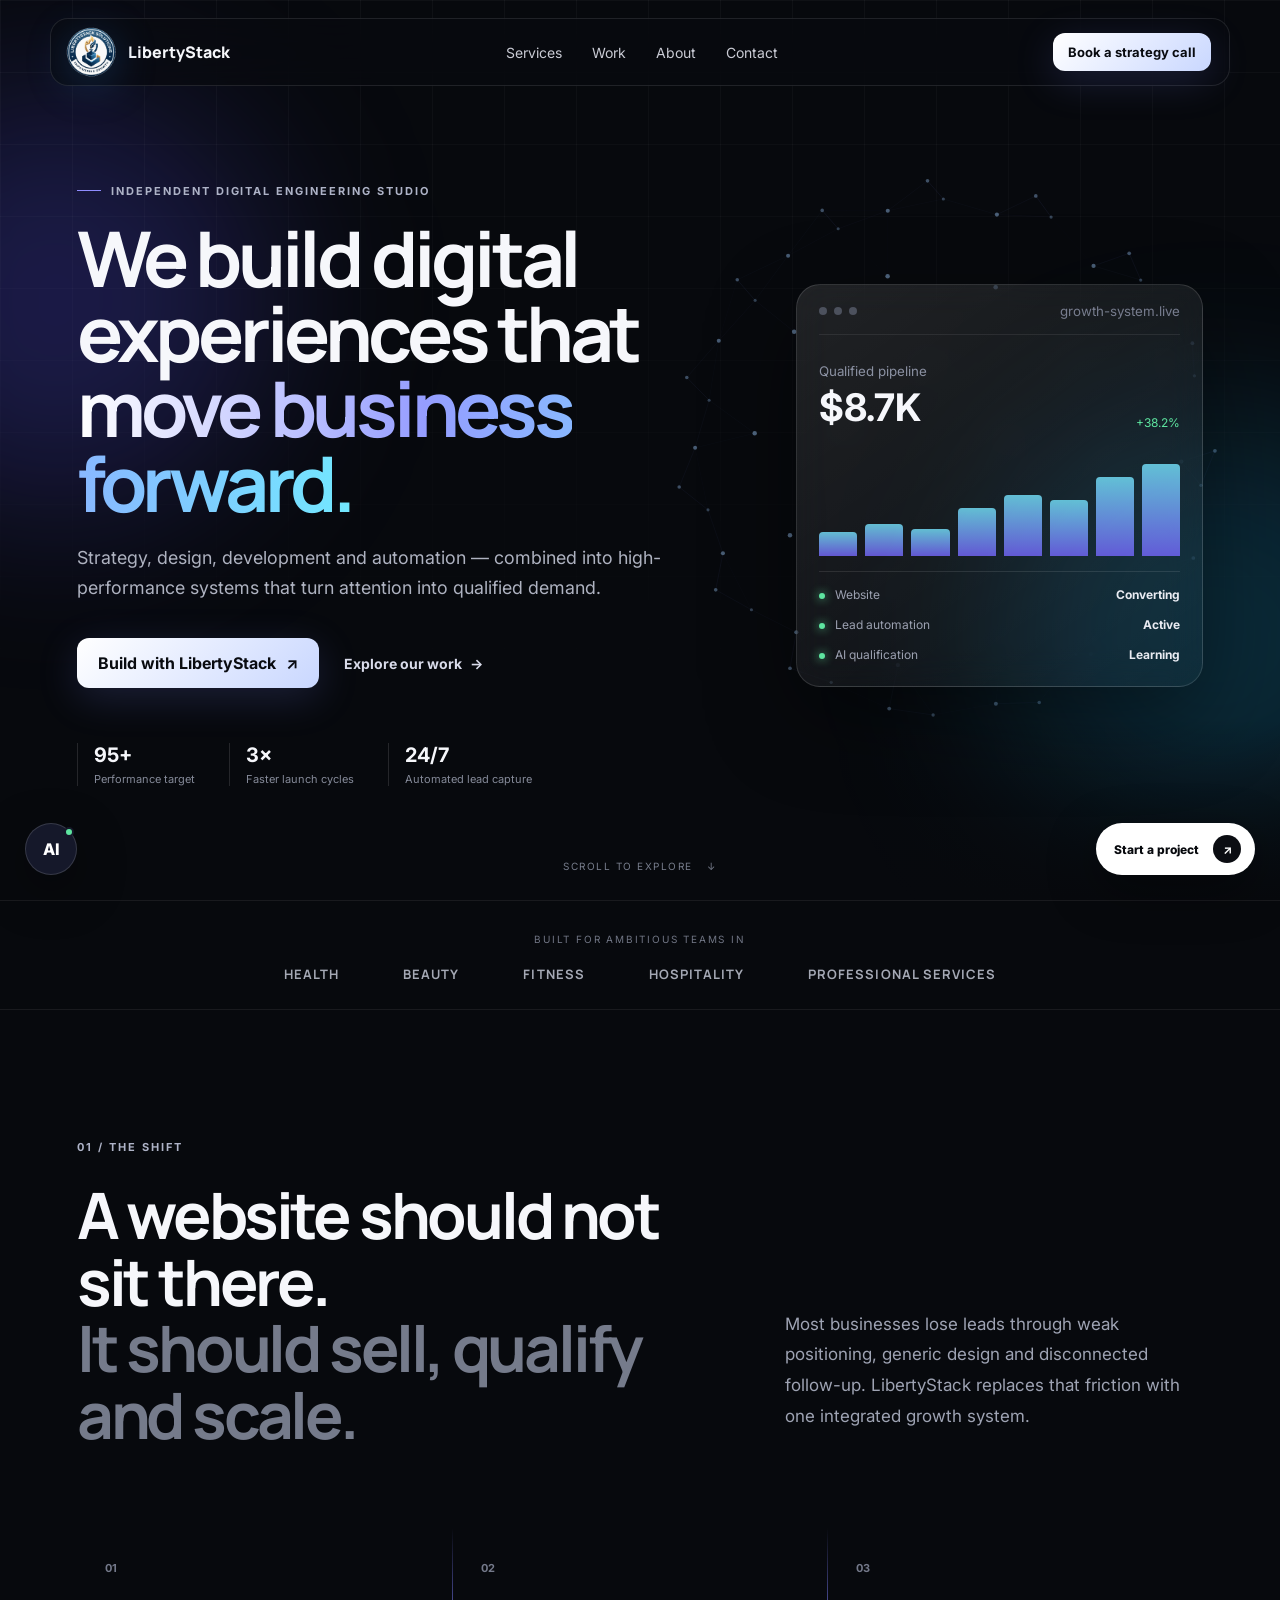
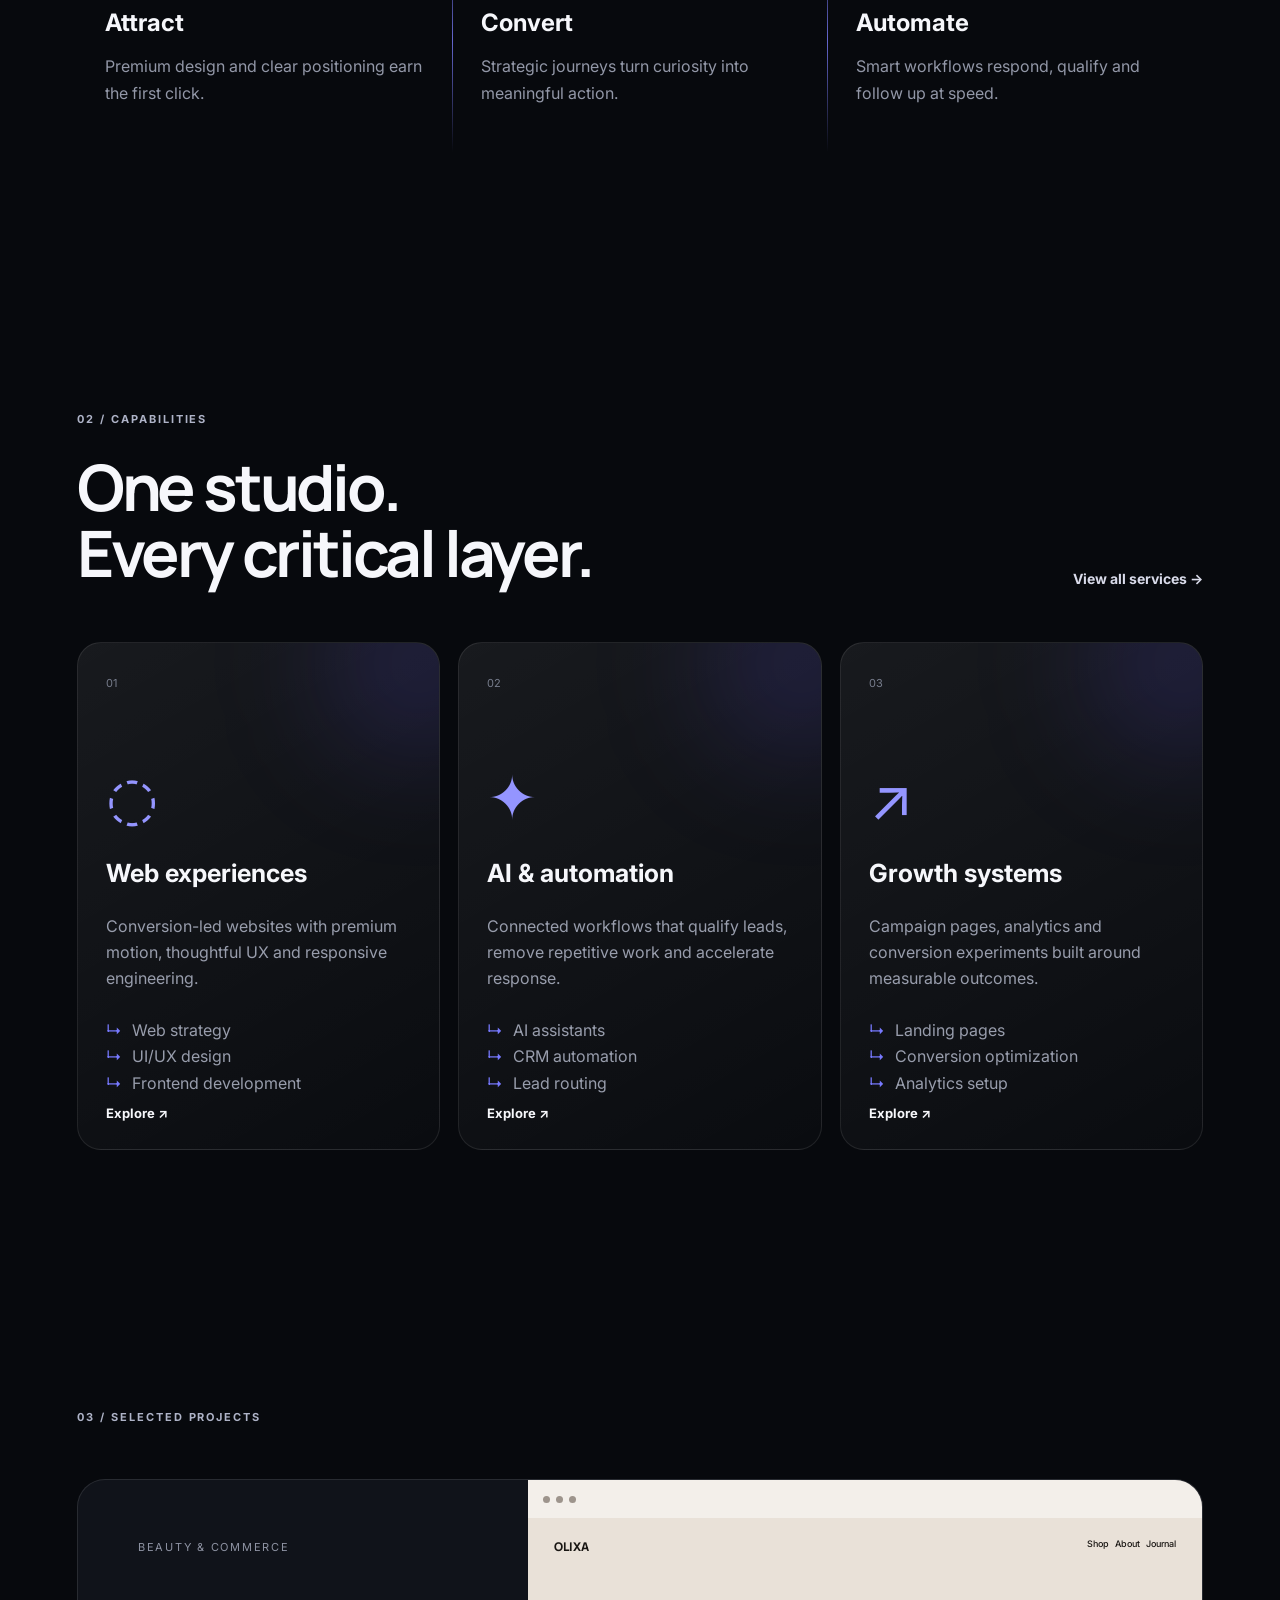
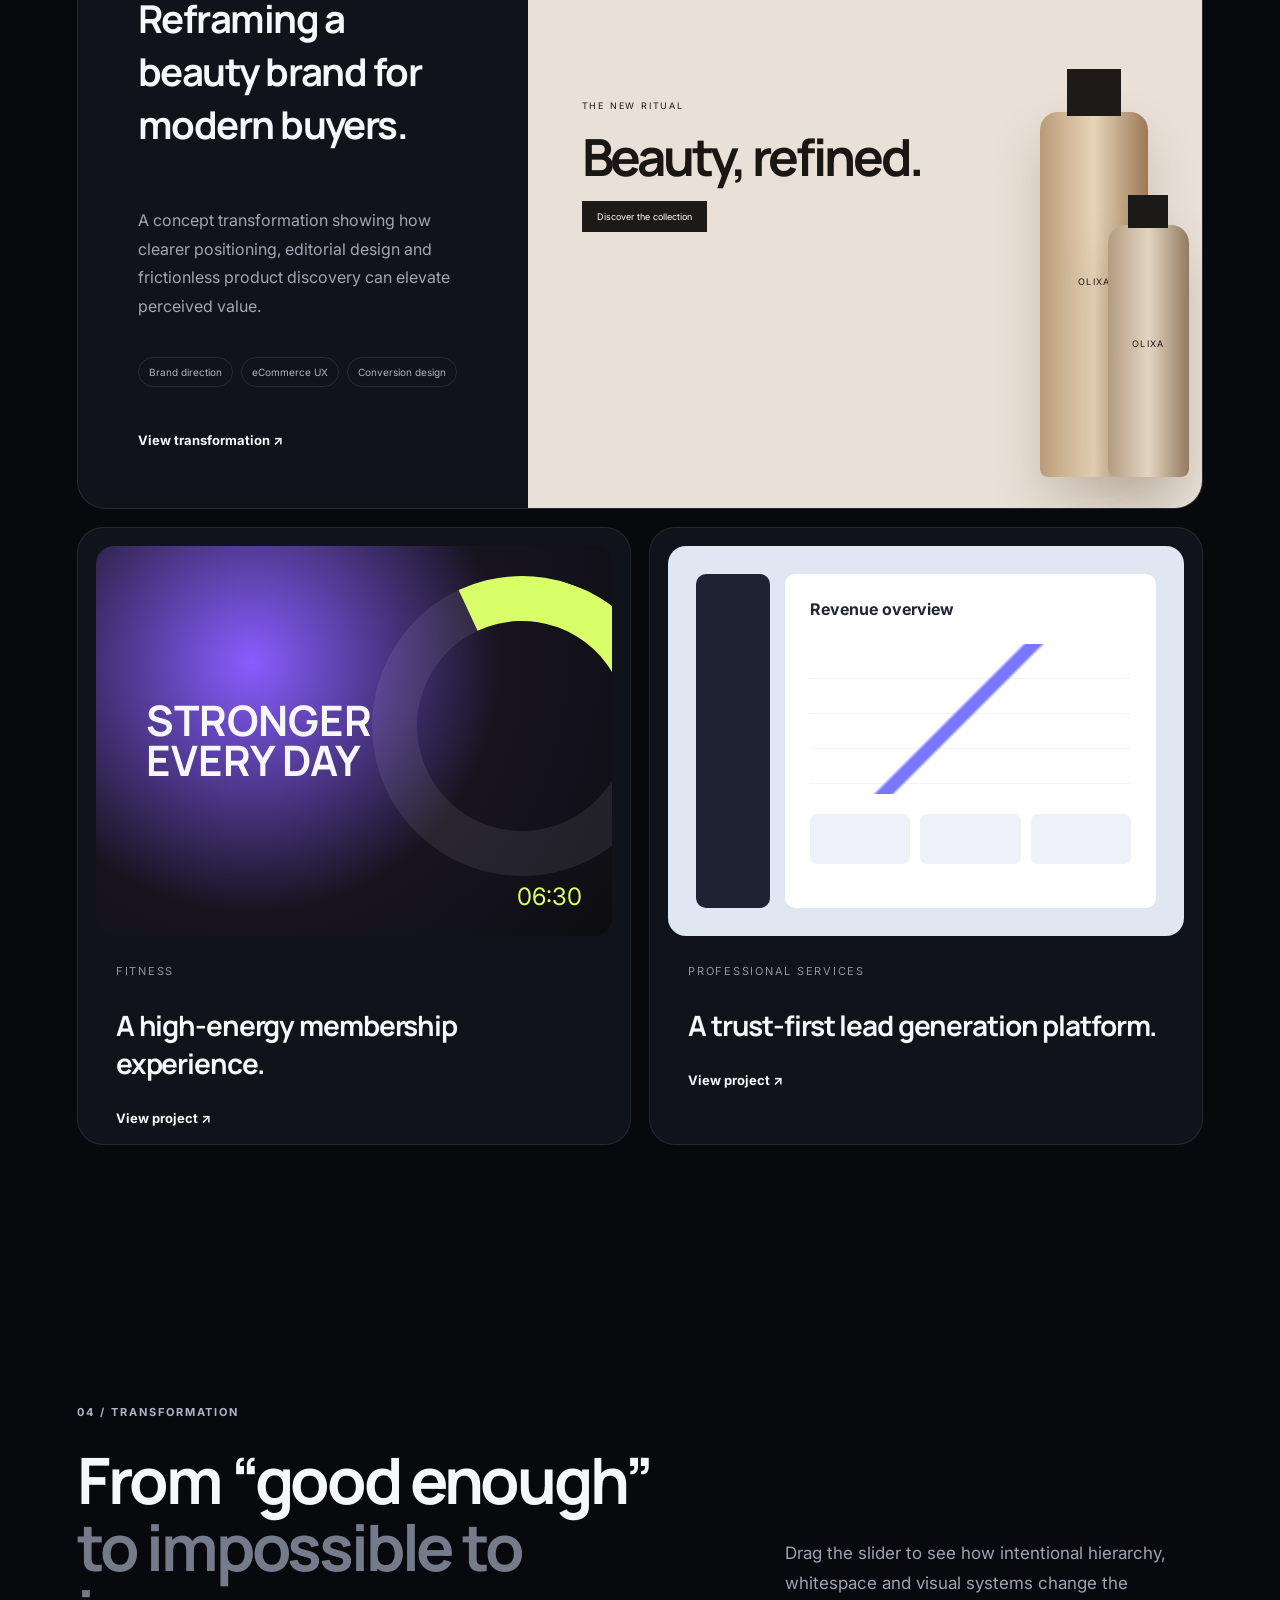
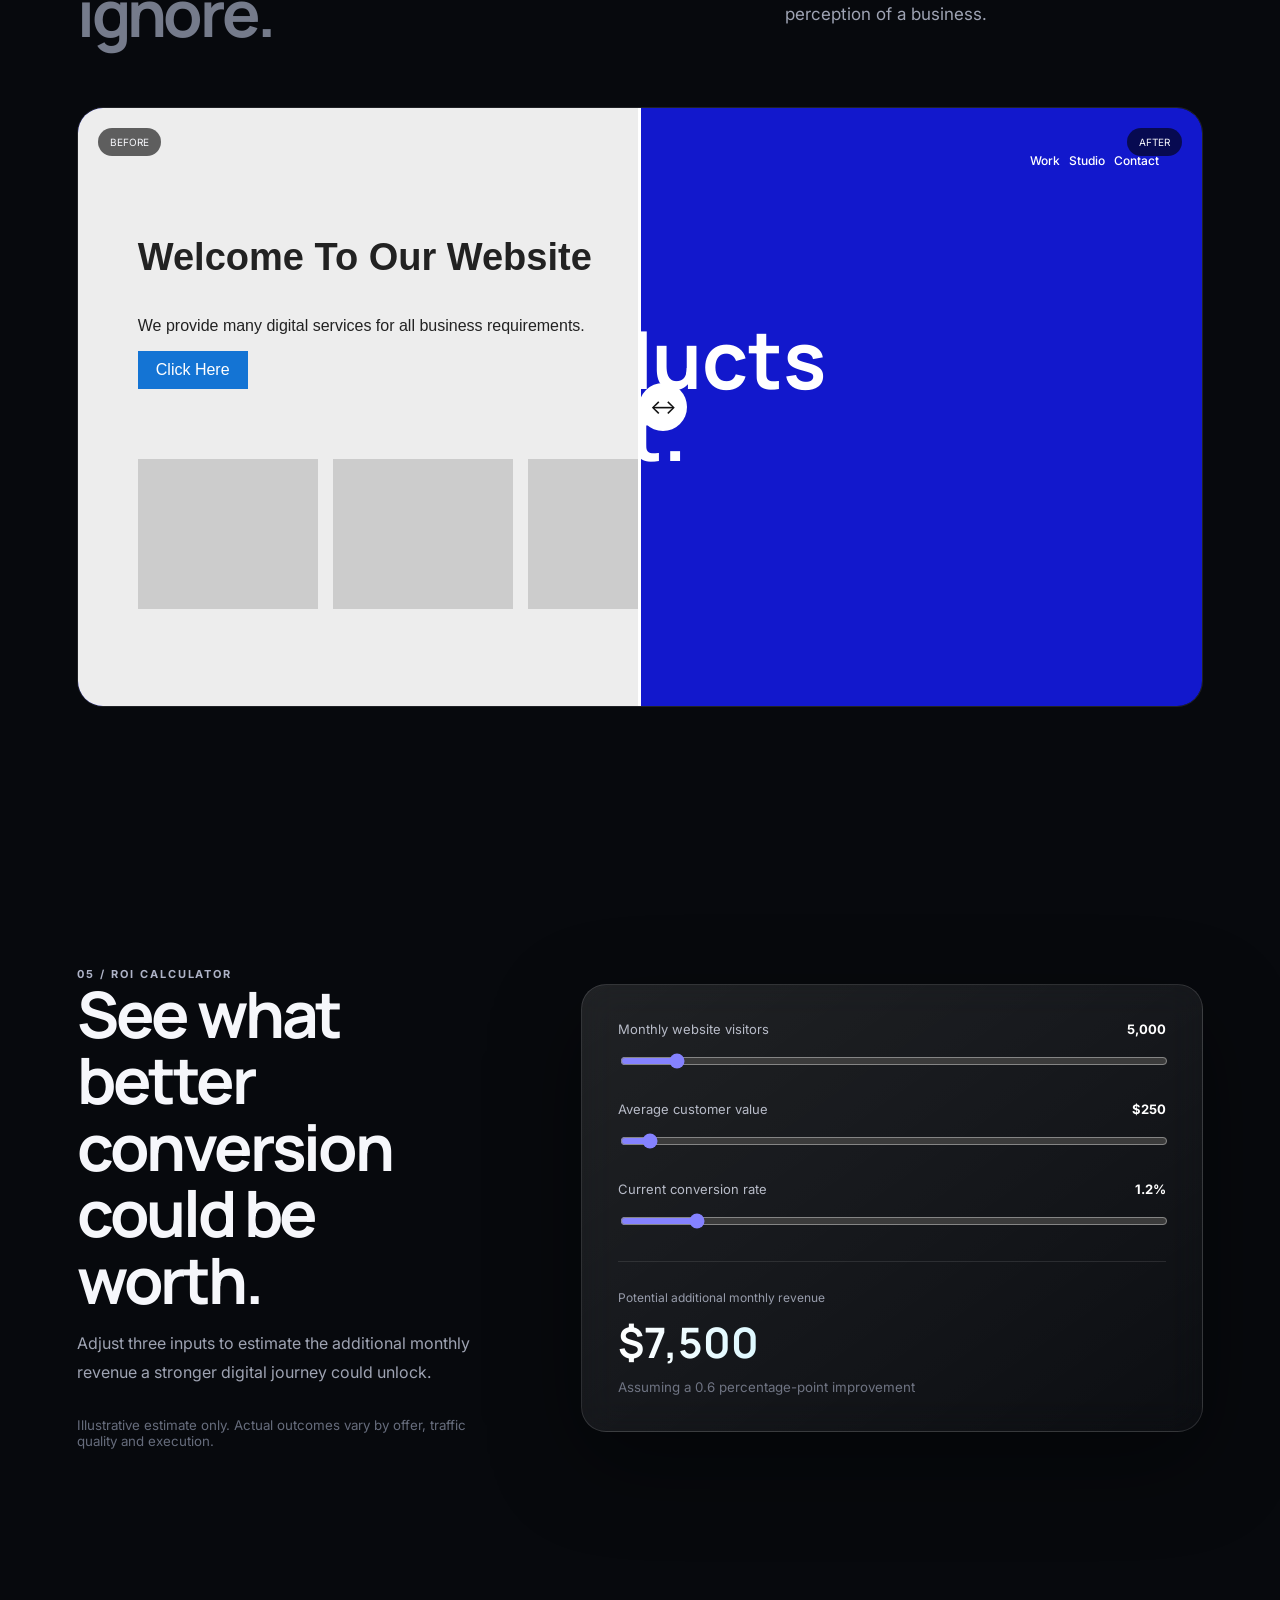
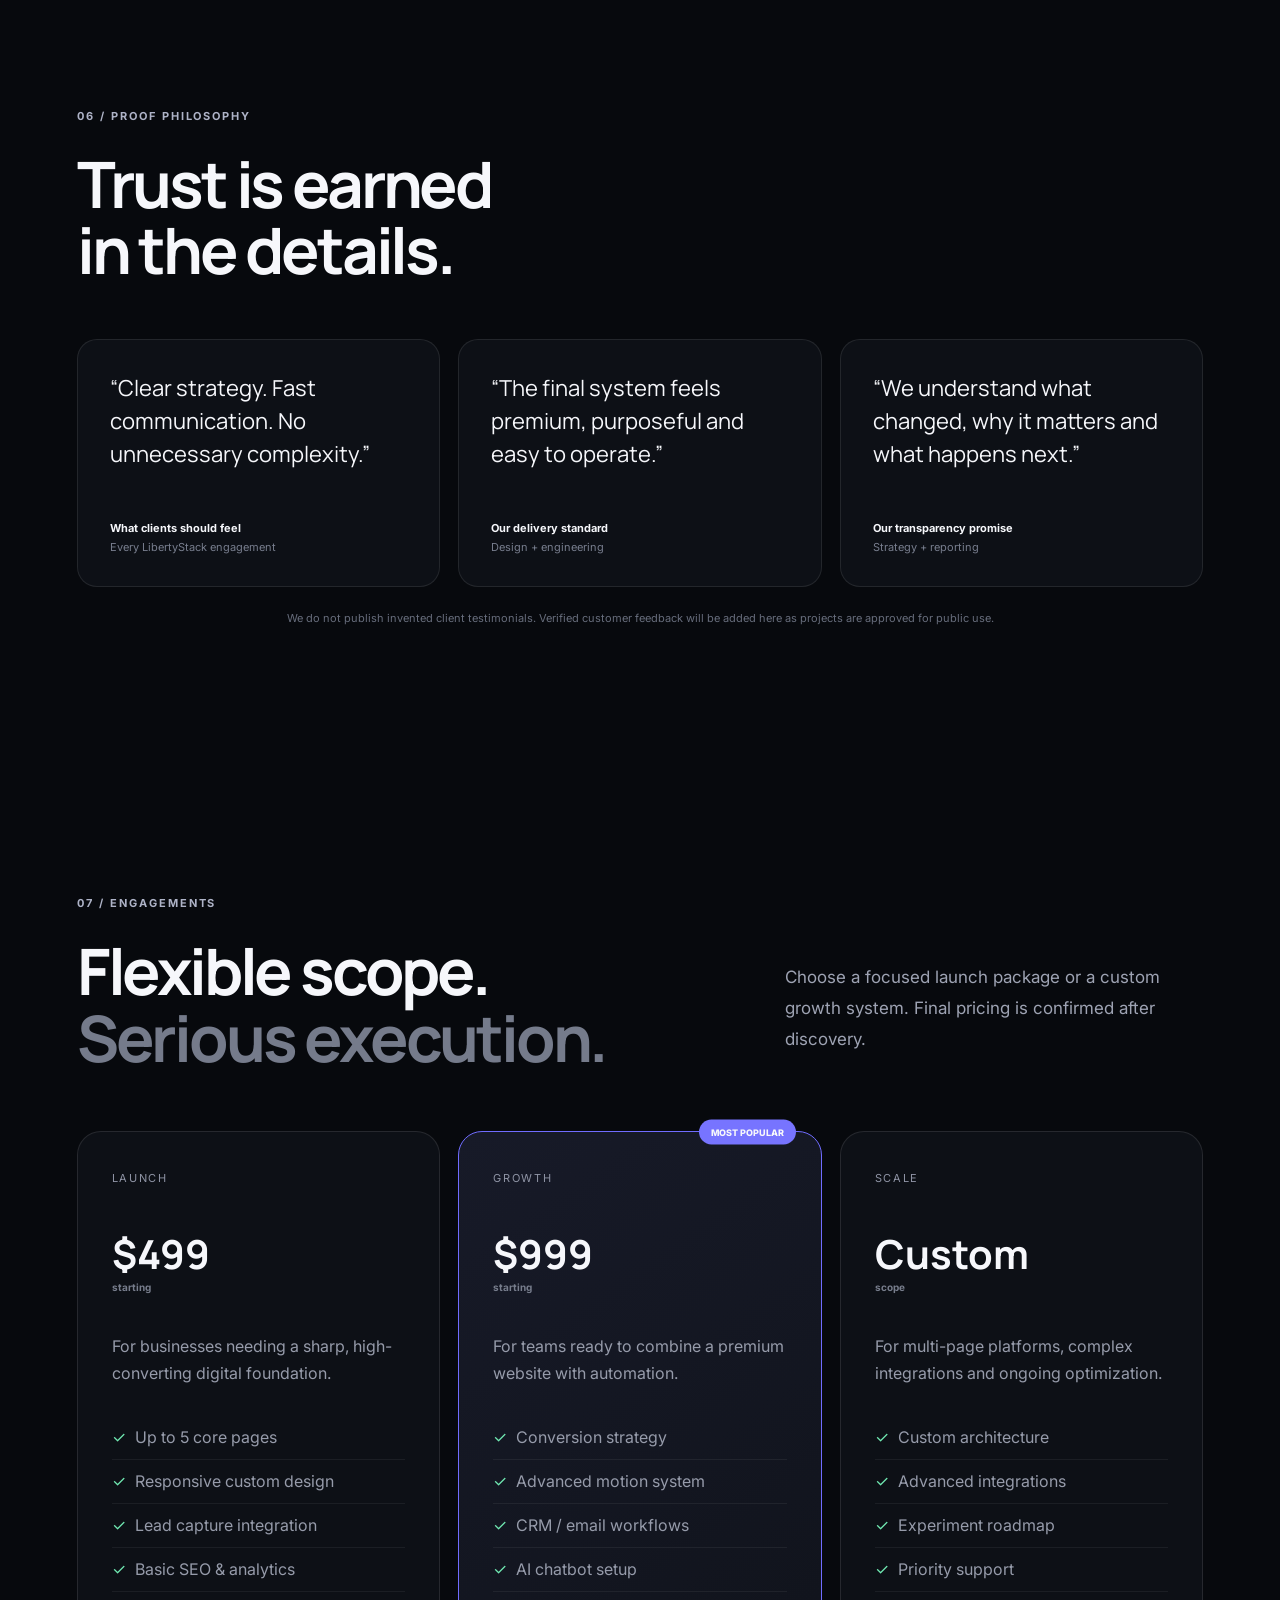
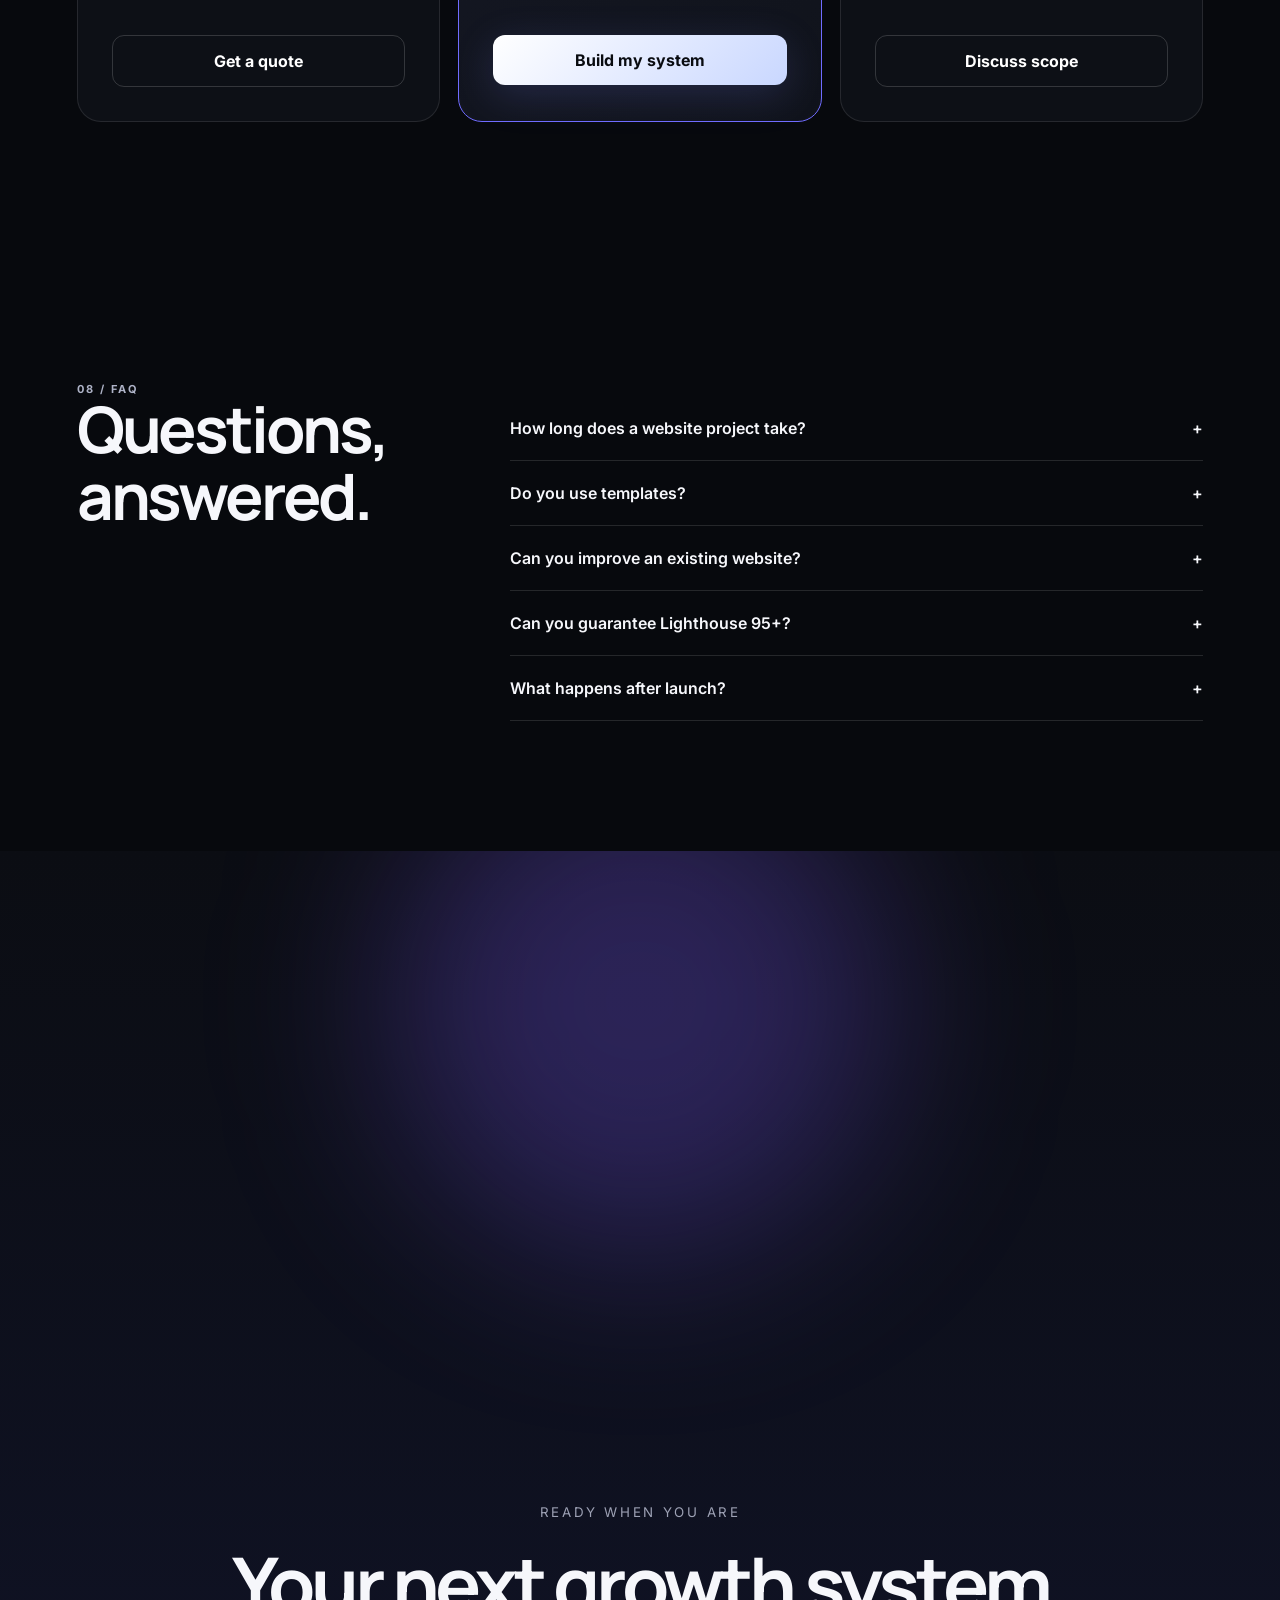
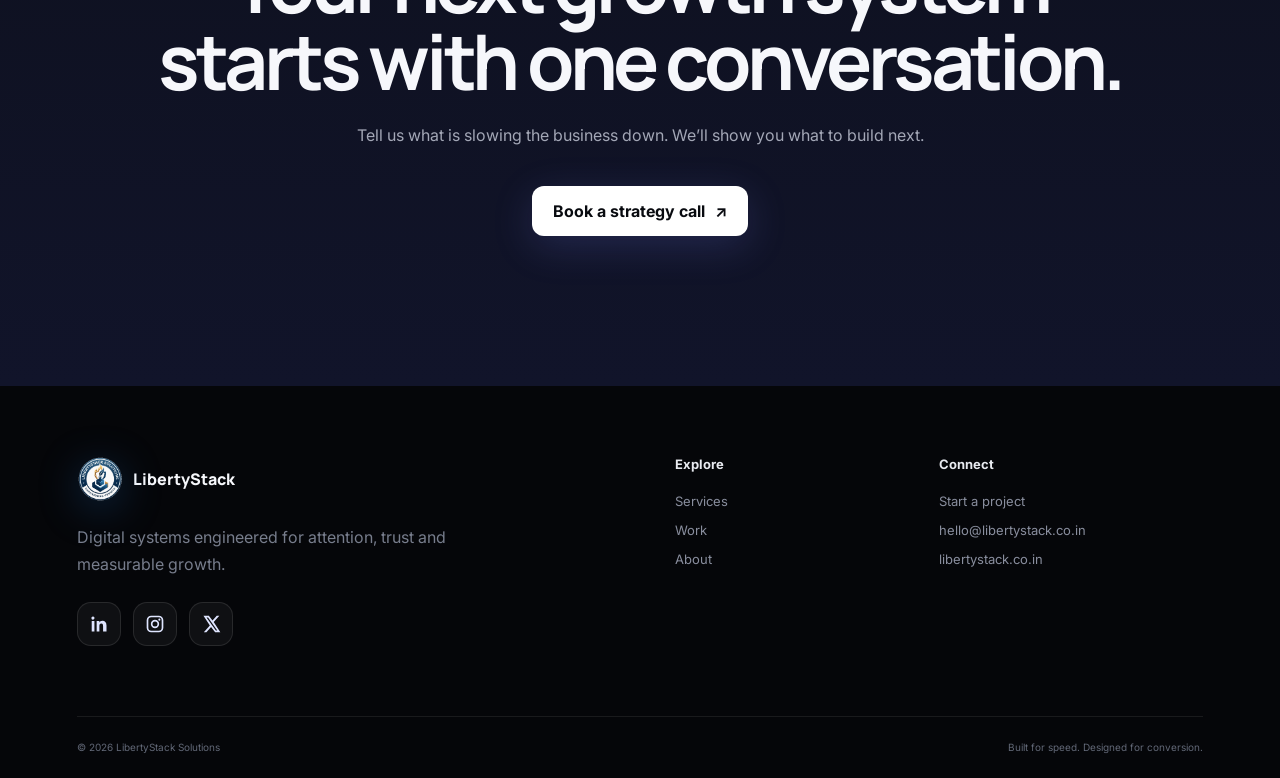
==== commit 40102b4e: "Add files via upload" ====
--- a/index.html
+++ b/index.html
@@ -6,6 +6,9 @@
     })(window, document, "clarity", "script", "xpqdxh5vmo");
 </script>
 
+
+<link rel="icon" type="image/png" sizes="32x32" href="/favicon.png">
+<link rel="apple-touch-icon" href="/favicon.png">
 </head><body><div class="page-transition"></div><header class="site-header" id="siteHeader"><a class="brand" href="index.html" aria-label="LibertyStack Solutions home"><img class="brand-logo" src="assets/libertystack-logo.png" alt="LibertyStack Solutions logo" width="52" height="52"><span>LibertyStack</span></a><nav class="desktop-nav" aria-label="Primary"><a href="services.html">Services</a><a href="work.html">Work</a><a href="about.html">About</a><a href="contact.html">Contact</a></nav><a class="button button-small desktop-cta calendly-link" href="https://calendly.com/ishant-libertystack/new-meeting" target="_blank" rel="noopener noreferrer">Book a strategy call</a><button class="menu-toggle" aria-label="Open menu" aria-expanded="false"><span></span><span></span></button></header><div class="mobile-menu" aria-hidden="true"><a href="services.html">Services</a><a href="work.html">Work</a><a href="about.html">About</a><a href="contact.html">Contact</a><a class="button calendly-link" href="https://calendly.com/ishant-libertystack/new-meeting" target="_blank" rel="noopener noreferrer">Book a strategy call</a></div><main>
 <section class="hero"><canvas id="networkGlobe" aria-hidden="true"></canvas><div class="gradient-orb orb-one"></div><div class="gradient-orb orb-two"></div><div class="hero-grid"></div><div class="hero-copy reveal"><div class="eyebrow"><span></span>Independent digital engineering studio</div><h1>We build digital experiences that <em>move business forward.</em></h1><p>Strategy, design, development and automation — combined into high-performance systems that turn attention into qualified demand.</p><div class="hero-actions"><a class="button" href="contact.html#book">Build with LibertyStack <span>↗</span></a><a class="text-link" href="work.html">Explore our work <span>→</span></a></div><div class="hero-proof"><div><b>95+</b><span>Performance target</span></div><div><b>3×</b><span>Faster launch cycles</span></div><div><b>24/7</b><span>Automated lead capture</span></div></div></div><div class="hero-console glass-card tilt reveal"><div class="console-top"><span></span><span></span><span></span><small>growth-system.live</small></div><div class="console-metric"><small>Qualified pipeline</small><b>$8.7K</b><span class="positive">+38.2%</span></div><div class="mini-chart"><i style="--h:24%"></i><i style="--h:32%"></i><i style="--h:27%"></i><i style="--h:48%"></i><i style="--h:61%"></i><i style="--h:56%"></i><i style="--h:79%"></i><i style="--h:92%"></i></div><div class="console-row"><span><i class="status-dot"></i> Website</span><b>Converting</b></div><div class="console-row"><span><i class="status-dot"></i> Lead automation</span><b>Active</b></div><div class="console-row"><span><i class="status-dot"></i> AI qualification</span><b>Learning</b></div></div><div class="scroll-note">Scroll to explore <span>↓</span></div></section>
 <section class="logo-strip"><span>Built for ambitious teams in</span><div><b>HEALTH</b><b>BEAUTY</b><b>FITNESS</b><b>HOSPITALITY</b><b>PROFESSIONAL SERVICES</b></div></section>
